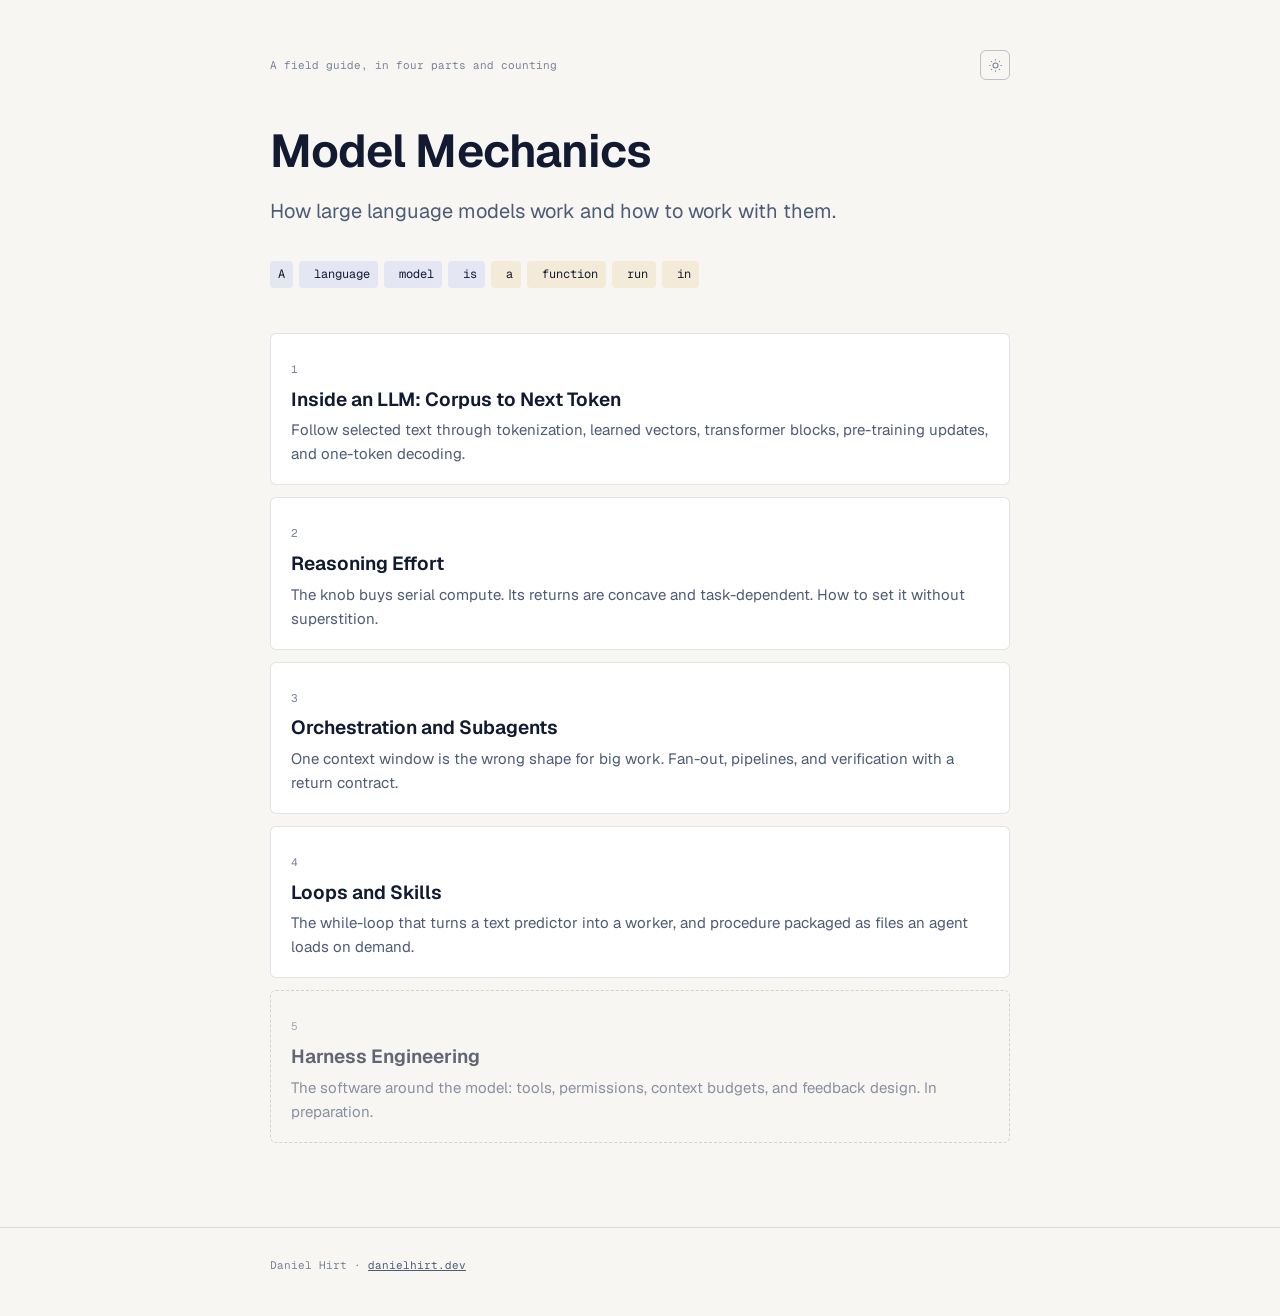
==== index.html @ 6f91107b "Model Mechanics: four animated LLM explainers and landing page Static site with self-contained HTML " ====
<!doctype html>
<html lang="en">
<head>
<meta charset="utf-8">
<meta name="viewport" content="width=device-width, initial-scale=1">
<title>Model Mechanics</title>
<link rel="icon" href="data:image/svg+xml,%3Csvg%20xmlns=%22http://www.w3.org/2000/svg%22%20viewBox=%220%200%2032%2032%22%3E%3Crect%20width=%2232%22%20height=%2232%22%20rx=%228%22%20fill=%22%230a1020%22/%3E%3Ccircle%20cx=%2210%22%20cy=%2216%22%20r=%223%22%20fill=%22%235d7cff%22/%3E%3Ccircle%20cx=%2218%22%20cy=%2210%22%20r=%223%22%20fill=%22%23ee755f%22/%3E%3Ccircle%20cx=%2222%22%20cy=%2221%22%20r=%223%22%20fill=%22%23efb44d%22/%3E%3Cpath%20d=%22M12%2015L16%2012M19%2013L21%2018M13%2018L19%2020%22%20stroke=%22%23f7f5ef%22%20stroke-width=%221.5%22/%3E%3C/svg%3E">
<meta name="description" content="A field guide to working with large language models. Animated explainers on transformers, reasoning effort, orchestration, and agent loops.">
<style>
@font-face { font-family: "Geist"; src: url("fonts/Geist-Variable.woff2") format("woff2"); font-weight: 100 900; font-style: normal; font-display: swap; }
@font-face { font-family: "Geist"; src: url("fonts/Geist-VariableItalic.woff2") format("woff2"); font-weight: 100 900; font-style: italic; font-display: swap; }
@font-face { font-family: "Geist Mono"; src: url("fonts/GeistMono-Variable.woff2") format("woff2"); font-weight: 100 900; font-style: normal; font-display: swap; }

:root,
[data-theme="light"] {
  --page: #f7f6f2;
  --surface: #ffffff;
  --ink: #111a31;
  --ink-body: #2b3550;
  --ink-soft: #4e5b76;
  --ink-faint: #78839a;
  --line: rgba(17, 26, 49, 0.12);
  --line-strong: rgba(17, 26, 49, 0.24);
  --accent: #4e6ff2;
  --accent-soft: rgba(78, 111, 242, 0.11);
  --gold-soft: rgba(217, 152, 45, 0.13);
}

[data-theme="dark"] {
  --page: #0d1322;
  --surface: #161f34;
  --ink: #f4f4ef;
  --ink-body: #ced3e2;
  --ink-soft: #b2bace;
  --ink-faint: #8792aa;
  --line: rgba(234, 239, 255, 0.10);
  --line-strong: rgba(234, 239, 255, 0.20);
  --accent: #7f98ff;
  --accent-soft: rgba(127, 152, 255, 0.13);
  --gold-soft: rgba(240, 182, 77, 0.13);
}

@media (prefers-color-scheme: dark) {
  :root:not([data-theme]) {
    --page: #0d1322;
    --surface: #161f34;
    --ink: #f4f4ef;
    --ink-body: #ced3e2;
    --ink-soft: #b2bace;
    --ink-faint: #8792aa;
    --line: rgba(234, 239, 255, 0.10);
    --line-strong: rgba(234, 239, 255, 0.20);
    --accent: #7f98ff;
    --accent-soft: rgba(127, 152, 255, 0.13);
    --gold-soft: rgba(240, 182, 77, 0.13);
  }
}

* { box-sizing: border-box; }

body {
  margin: 0;
  min-width: 320px;
  background: var(--page);
  color: var(--ink-body);
  font-family: "Geist", "Avenir Next", sans-serif;
  font-size: 18px;
  line-height: 1.7;
  text-rendering: optimizeLegibility;
}

.col { width: min(740px, calc(100% - 48px)); margin: 0 auto; }

header.masthead { padding: 50px 0 0; }

.mast-row {
  display: flex;
  align-items: center;
  gap: 12px;
  margin-bottom: 46px;
  color: var(--ink-faint);
  font-family: "Geist Mono", monospace;
  font-size: 11px;
}

.theme-toggle {
  width: 30px;
  height: 30px;
  margin-left: auto;
  display: grid;
  place-items: center;
  border: 1px solid var(--line-strong);
  border-radius: 6px;
  background: transparent;
  color: inherit;
  cursor: pointer;
  transition: border-color 160ms ease;
}

.theme-toggle:hover { border-color: var(--accent); }

.theme-toggle svg { width: 15px; height: 15px; fill: none; stroke: currentColor; stroke-width: 1.8; }

h1 {
  margin: 0;
  color: var(--ink);
  font-size: clamp(34px, 5vw, 46px);
  font-weight: 640;
  line-height: 1.12;
  letter-spacing: -0.02em;
}

.dek {
  max-width: 62ch;
  margin: 18px 0 0;
  color: var(--ink-soft);
  font-size: 20px;
  line-height: 1.58;
}

#strip { display: flex; flex-wrap: wrap; gap: 6px; margin: 34px 0 0; min-height: 2rem; align-items: flex-start; }

.chip {
  display: inline-block;
  font-family: "Geist Mono", monospace;
  font-size: 12px;
  padding: 3px 8px;
  border-radius: 4px;
  background: var(--accent-soft);
  color: var(--ink);
  white-space: pre;
}

.chip.warm { background: var(--gold-soft); }

main { padding: 40px 0 0; }

.toc { display: flex; flex-direction: column; gap: 12px; margin: 0; padding: 0; list-style: none; }

.toc a.card {
  display: block;
  text-decoration: none;
  color: inherit;
  background: var(--surface);
  border: 1px solid var(--line);
  border-radius: 6px;
  padding: 18px 20px;
  transition: border-color 0.25s;
}

.toc a.card:hover { border-color: var(--accent); }
.toc a.card:focus-visible { outline: 2px solid var(--accent); outline-offset: 2px; }

.card-no { font-family: "Geist Mono", monospace; font-size: 11px; color: var(--ink-faint); }

.card h2 { font-size: 19px; font-weight: 630; color: var(--ink); margin: 5px 0 6px; line-height: 1.3; }

.card p { margin: 0; color: var(--ink-soft); font-size: 15px; line-height: 1.6; }

.card.pending {
  opacity: 0.65;
  background: none;
  padding: 18px 20px;
  border: 1px dashed var(--line-strong);
  border-radius: 6px;
}

footer.site {
  margin: 84px 0 0;
  border-top: 1px solid var(--line);
  padding: 28px 0 42px;
  font-family: "Geist Mono", monospace;
  font-size: 11px;
  color: var(--ink-faint);
}

footer.site a { color: var(--ink-soft); }
footer.site a:hover { color: var(--accent); }

:focus-visible { outline: 2px solid var(--accent); outline-offset: 3px; }

@media (max-width: 680px) {
  body { font-size: 17px; }
  .col { width: min(740px, calc(100% - 32px)); }
  header.masthead { padding-top: 28px; }
  .mast-row { margin-bottom: 34px; }
  h1 { font-size: clamp(30px, 9vw, 36px); }
  .dek { font-size: 18px; }
}

@media (prefers-reduced-motion: reduce) { * { transition-duration: 0.01ms !important; animation-duration: 0.01ms !important; } }
</style>
</head>
<body>

<header class="masthead">
  <div class="col">
    <div class="mast-row">
      <span>A field guide, in four parts and counting</span>
      <button class="theme-toggle" id="theme-toggle" type="button" aria-label="Toggle color theme">
        <svg viewBox="0 0 24 24" aria-hidden="true"><circle cx="12" cy="12" r="4"></circle><path d="M12 2v2M12 20v2M4.9 4.9l1.4 1.4M17.7 17.7l1.4 1.4M2 12h2M20 12h2M4.9 19.1l1.4-1.4M17.7 6.3l1.4-1.4"></path></svg>
      </button>
    </div>
    <h1>Model Mechanics</h1>
    <p class="dek">How large language models work and how to work with them.</p>
    <div id="strip" aria-hidden="true"></div>
  </div>
</header>

<main>
  <div class="col">
    <ol class="toc">
      <li>
        <a class="card" href="articles/how-llms-work.html">
          <span class="card-no">1</span>
          <h2>Inside an LLM: Corpus to Next Token</h2>
          <p>Follow selected text through tokenization, learned vectors, transformer blocks, pre-training updates, and one-token decoding.</p>
        </a>
      </li>
      <li>
        <a class="card" href="articles/effort-levels.html">
          <span class="card-no">2</span>
          <h2>Reasoning Effort</h2>
          <p>The knob buys serial compute. Its returns are concave and task-dependent. How to set it without superstition.</p>
        </a>
      </li>
      <li>
        <a class="card" href="articles/orchestration-and-subagents.html">
          <span class="card-no">3</span>
          <h2>Orchestration and Subagents</h2>
          <p>One context window is the wrong shape for big work. Fan-out, pipelines, and verification with a return contract.</p>
        </a>
      </li>
      <li>
        <a class="card" href="articles/loops-and-skills.html">
          <span class="card-no">4</span>
          <h2>Loops and Skills</h2>
          <p>The while-loop that turns a text predictor into a worker, and procedure packaged as files an agent loads on demand.</p>
        </a>
      </li>
      <li>
        <div class="card pending">
          <span class="card-no">5</span>
          <h2>Harness Engineering</h2>
          <p>The software around the model: tools, permissions, context budgets, and feedback design. In preparation.</p>
        </div>
      </li>
    </ol>
  </div>
</main>

<footer class="site">
  <div class="col">
    <span>Daniel Hirt · <a href="https://danielhirt.dev">danielhirt.dev</a></span>
  </div>
</footer>

<script>
(function () {
  var root = document.documentElement;
  var toggle = document.getElementById('theme-toggle');
  var saved = null;
  try { saved = localStorage.getItem('model-mechanics-theme'); } catch (error) {}
  if (saved === 'light' || saved === 'dark') root.setAttribute('data-theme', saved);
  toggle.addEventListener('click', function () {
    var current = root.getAttribute('data-theme');
    if (!current) current = window.matchMedia('(prefers-color-scheme: dark)').matches ? 'dark' : 'light';
    var next = current === 'dark' ? 'light' : 'dark';
    root.setAttribute('data-theme', next);
    try { localStorage.setItem('model-mechanics-theme', next); } catch (error) {}
  });
})();
</script>
<script>
(function () {
'use strict';
if (window.matchMedia('(prefers-reduced-motion: reduce)').matches) {
  var strip = document.getElementById('strip');
  ['A', ' language', ' model', ' is', ' a', ' function', ' run', ' in', ' a', ' loop', '.'].forEach(function (w, i) {
    var s = document.createElement('span');
    s.className = 'chip' + (i > 5 ? ' warm' : '');
    s.textContent = w;
    strip.appendChild(s);
  });
  return;
}
var PROMPT = ['A', ' language', ' model', ' is'];
var GEN = [' a', ' function', ' run', ' in', ' a', ' loop', '.'];
var strip = document.getElementById('strip');
function reset() {
  strip.innerHTML = '';
  PROMPT.forEach(function (w) {
    var s = document.createElement('span');
    s.className = 'chip';
    s.textContent = w;
    strip.appendChild(s);
  });
}
function emit(i) {
  if (i >= GEN.length) { setTimeout(function () { reset(); emit(0); }, 3200); return; }
  var s = document.createElement('span');
  s.className = 'chip warm';
  s.textContent = GEN[i];
  strip.appendChild(s);
  setTimeout(function () { emit(i + 1); }, 420);
}
reset();
emit(0);
})();
</script>
</body>
</html>
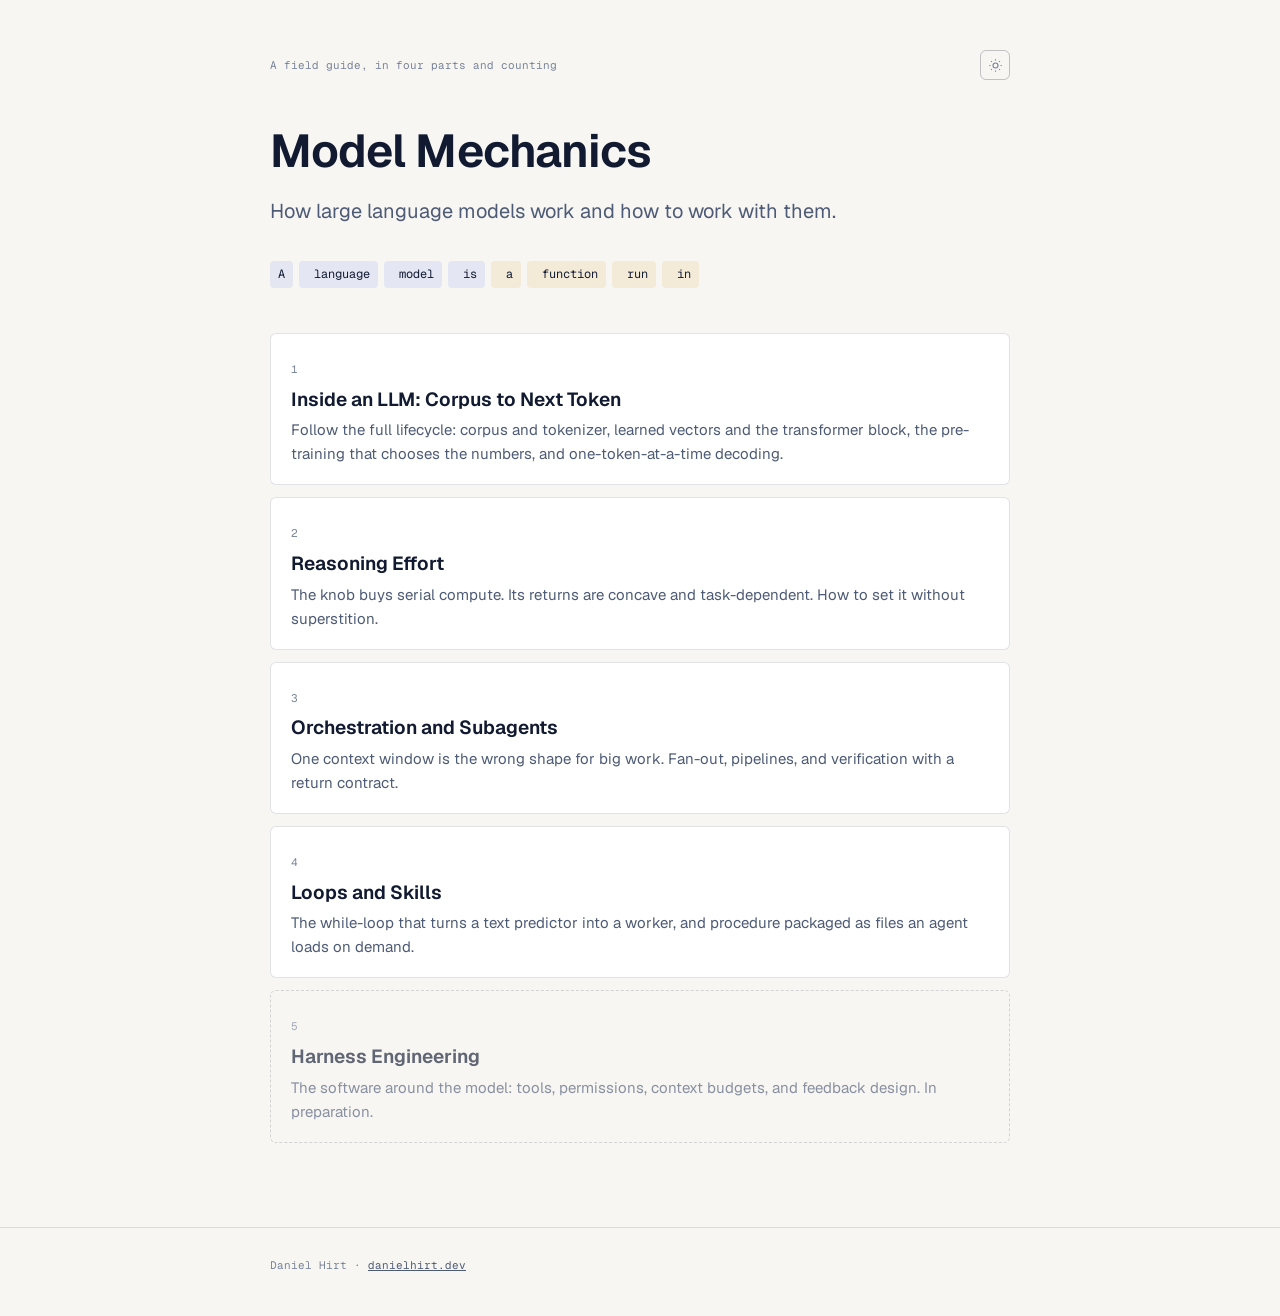
==== commit 82b53961: "Rebuild flagship with pixel/voxel scene engine, lifecycle-first order" ====
--- a/index.html
+++ b/index.html
@@ -214,7 +214,7 @@
         <a class="card" href="articles/how-llms-work.html">
           <span class="card-no">1</span>
           <h2>Inside an LLM: Corpus to Next Token</h2>
-          <p>Follow selected text through tokenization, learned vectors, transformer blocks, pre-training updates, and one-token decoding.</p>
+          <p>Follow the full lifecycle: corpus and tokenizer, learned vectors and the transformer block, the pre-training that chooses the numbers, and one-token-at-a-time decoding.</p>
         </a>
       </li>
       <li>
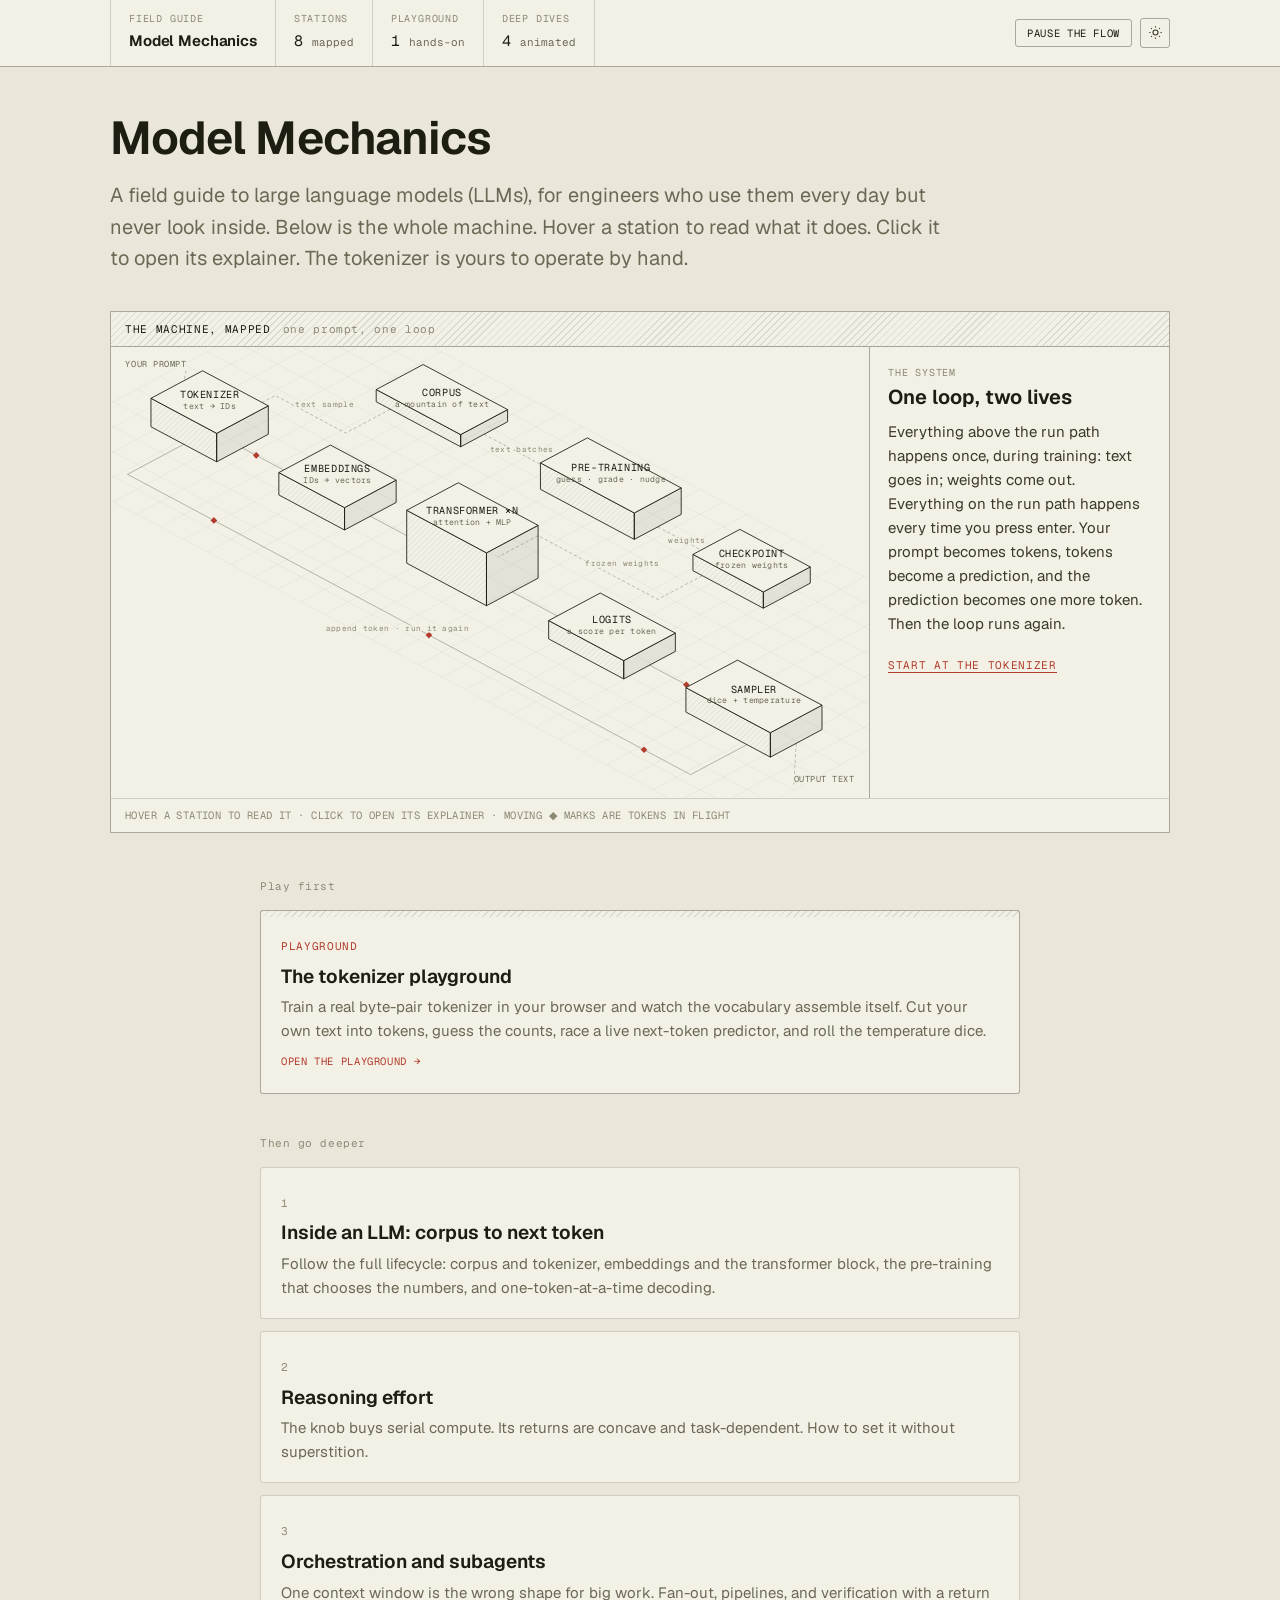
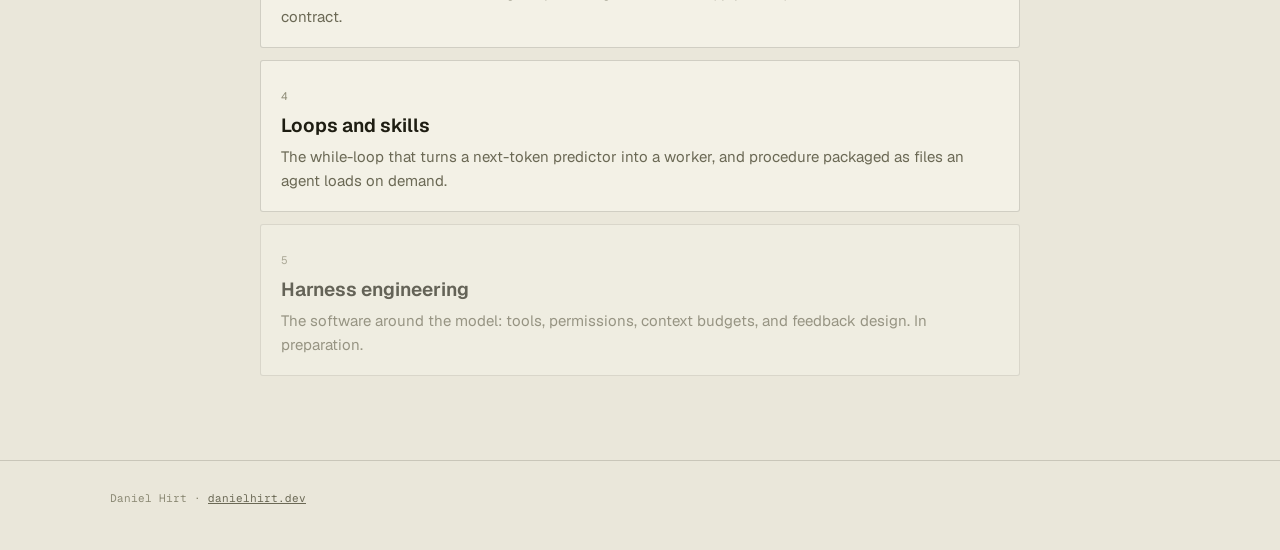
==== commit 6591d43a: "rework and token game" ====
--- a/index.html
+++ b/index.html
@@ -4,8 +4,8 @@
 <meta charset="utf-8">
 <meta name="viewport" content="width=device-width, initial-scale=1">
 <title>Model Mechanics</title>
-<link rel="icon" href="data:image/svg+xml,%3Csvg%20xmlns=%22http://www.w3.org/2000/svg%22%20viewBox=%220%200%2032%2032%22%3E%3Crect%20width=%2232%22%20height=%2232%22%20rx=%228%22%20fill=%22%230a1020%22/%3E%3Ccircle%20cx=%2210%22%20cy=%2216%22%20r=%223%22%20fill=%22%235d7cff%22/%3E%3Ccircle%20cx=%2218%22%20cy=%2210%22%20r=%223%22%20fill=%22%23ee755f%22/%3E%3Ccircle%20cx=%2222%22%20cy=%2221%22%20r=%223%22%20fill=%22%23efb44d%22/%3E%3Cpath%20d=%22M12%2015L16%2012M19%2013L21%2018M13%2018L19%2020%22%20stroke=%22%23f7f5ef%22%20stroke-width=%221.5%22/%3E%3C/svg%3E">
-<meta name="description" content="A field guide to working with large language models. Animated explainers on transformers, reasoning effort, orchestration, and agent loops.">
+<link rel="icon" href="data:image/svg+xml,%3Csvg%20xmlns=%22http://www.w3.org/2000/svg%22%20viewBox=%220%200%2032%2032%22%3E%3Crect%20width=%2232%22%20height=%2232%22%20fill=%22%23eae7da%22/%3E%3Crect%20x=%221%22%20y=%221%22%20width=%2230%22%20height=%2230%22%20fill=%22none%22%20stroke=%22%231e1d12%22%20stroke-width=%222%22/%3E%3Crect%20x=%226%22%20y=%2218%22%20width=%228%22%20height=%228%22%20fill=%22%233b55c4%22/%3E%3Crect%20x=%2218%22%20y=%2218%22%20width=%228%22%20height=%228%22%20fill=%22%23a8801c%22/%3E%3Cpath%20d=%22M16%206l5%205-5%205-5-5z%22%20fill=%22%23b23b2b%22/%3E%3C/svg%3E">
+<meta name="description" content="A field guide to large language models: an interactive map of the machine, a hands-on tokenizer playground, and animated deep dives on transformers, reasoning effort, orchestration, and agent loops.">
 <style>
 @font-face { font-family: "Geist"; src: url("fonts/Geist-Variable.woff2") format("woff2"); font-weight: 100 900; font-style: normal; font-display: swap; }
 @font-face { font-family: "Geist"; src: url("fonts/Geist-VariableItalic.woff2") format("woff2"); font-weight: 100 900; font-style: italic; font-display: swap; }
@@ -13,46 +13,61 @@
 
 :root,
 [data-theme="light"] {
-  --page: #f7f6f2;
-  --surface: #ffffff;
-  --ink: #111a31;
-  --ink-body: #2b3550;
-  --ink-soft: #4e5b76;
-  --ink-faint: #78839a;
-  --line: rgba(17, 26, 49, 0.12);
-  --line-strong: rgba(17, 26, 49, 0.24);
-  --accent: #4e6ff2;
-  --accent-soft: rgba(78, 111, 242, 0.11);
-  --gold-soft: rgba(217, 152, 45, 0.13);
+  --page: #eae7da;
+  --surface: #f3f1e6;
+  --ink: #1e1d12;
+  --ink-body: #3b392a;
+  --ink-soft: #6b6955;
+  --ink-faint: #8c8a75;
+  --line: rgba(30, 29, 18, 0.16);
+  --line-strong: rgba(30, 29, 18, 0.34);
+  --accent: #b23b2b;
+  --accent-soft: rgba(178, 59, 43, 0.10);
+  --cobalt: #3b55c4;
+  --gold: #a8801c;
+  --gold-soft: rgba(168, 128, 28, 0.14);
+  --hatch: rgba(30, 29, 18, 0.10);
+  --face-shade: rgba(30, 29, 18, 0.07);
+  --grid-line: rgba(30, 29, 18, 0.05);
 }
 
 [data-theme="dark"] {
-  --page: #0d1322;
-  --surface: #161f34;
-  --ink: #f4f4ef;
-  --ink-body: #ced3e2;
-  --ink-soft: #b2bace;
-  --ink-faint: #8792aa;
-  --line: rgba(234, 239, 255, 0.10);
-  --line-strong: rgba(234, 239, 255, 0.20);
-  --accent: #7f98ff;
-  --accent-soft: rgba(127, 152, 255, 0.13);
-  --gold-soft: rgba(240, 182, 77, 0.13);
+  --page: #14130d;
+  --surface: #1d1c14;
+  --ink: #ece9d8;
+  --ink-body: #cdcab6;
+  --ink-soft: #a3a08b;
+  --ink-faint: #7f7d69;
+  --line: rgba(236, 233, 216, 0.13);
+  --line-strong: rgba(236, 233, 216, 0.30);
+  --accent: #e06a50;
+  --accent-soft: rgba(224, 106, 80, 0.13);
+  --cobalt: #8fa2ff;
+  --gold: #d9a83c;
+  --gold-soft: rgba(217, 168, 60, 0.14);
+  --hatch: rgba(236, 233, 216, 0.10);
+  --face-shade: rgba(0, 0, 0, 0.22);
+  --grid-line: rgba(236, 233, 216, 0.05);
 }
 
 @media (prefers-color-scheme: dark) {
   :root:not([data-theme]) {
-    --page: #0d1322;
-    --surface: #161f34;
-    --ink: #f4f4ef;
-    --ink-body: #ced3e2;
-    --ink-soft: #b2bace;
-    --ink-faint: #8792aa;
-    --line: rgba(234, 239, 255, 0.10);
-    --line-strong: rgba(234, 239, 255, 0.20);
-    --accent: #7f98ff;
-    --accent-soft: rgba(127, 152, 255, 0.13);
-    --gold-soft: rgba(240, 182, 77, 0.13);
+    --page: #14130d;
+    --surface: #1d1c14;
+    --ink: #ece9d8;
+    --ink-body: #cdcab6;
+    --ink-soft: #a3a08b;
+    --ink-faint: #7f7d69;
+    --line: rgba(236, 233, 216, 0.13);
+    --line-strong: rgba(236, 233, 216, 0.30);
+    --accent: #e06a50;
+    --accent-soft: rgba(224, 106, 80, 0.13);
+    --cobalt: #8fa2ff;
+    --gold: #d9a83c;
+    --gold-soft: rgba(217, 168, 60, 0.14);
+    --hatch: rgba(236, 233, 216, 0.10);
+    --face-shade: rgba(0, 0, 0, 0.22);
+    --grid-line: rgba(236, 233, 216, 0.05);
   }
 }
 
@@ -69,37 +84,71 @@
   text-rendering: optimizeLegibility;
 }
 
-.col { width: min(740px, calc(100% - 48px)); margin: 0 auto; }
-
-header.masthead { padding: 50px 0 0; }
-
-.mast-row {
+.col { width: min(1060px, calc(100% - 48px)); margin: 0 auto; }
+.col-narrow { width: min(760px, calc(100% - 48px)); margin: 0 auto; }
+
+/* Atlas topbar */
+.topbar {
+  border-bottom: 1px solid var(--line-strong);
+  background: var(--surface);
+}
+
+.topbar-inner {
   display: flex;
-  align-items: center;
-  gap: 12px;
-  margin-bottom: 46px;
-  color: var(--ink-faint);
-  font-family: "Geist Mono", monospace;
-  font-size: 11px;
-}
+  flex-wrap: wrap;
+  align-items: stretch;
+  width: min(1060px, 100%);
+  margin: 0 auto;
+}
+
+.top-cell {
+  padding: 10px 18px 12px;
+  border-right: 1px solid var(--line);
+  font-family: "Geist Mono", monospace;
+}
+
+.top-cell .k { display: block; font-size: 10px; letter-spacing: 0.08em; text-transform: uppercase; color: var(--ink-faint); }
+.top-cell .v { display: block; margin-top: 1px; font-size: 15px; color: var(--ink); }
+.top-cell .v small { font-size: 11px; color: var(--ink-soft); }
+
+.top-cell.brand-cell { border-left: 1px solid var(--line); }
+.brand-cell .v { font-family: "Geist", sans-serif; font-weight: 640; letter-spacing: -0.01em; }
+
+.top-actions { margin-left: auto; display: flex; align-items: center; gap: 8px; padding: 8px 0 8px 12px; }
+
+.btn {
+  font-family: "Geist Mono", monospace;
+  font-size: 10.5px;
+  letter-spacing: 0.06em;
+  text-transform: uppercase;
+  color: var(--ink);
+  background: transparent;
+  border: 1px solid var(--line-strong);
+  border-radius: 3px;
+  padding: 6px 11px;
+  cursor: pointer;
+  transition: background 120ms ease, color 120ms ease;
+}
+
+.btn:hover { background: var(--ink); color: var(--page); }
+.btn[aria-pressed="true"] { background: var(--ink); color: var(--page); }
 
 .theme-toggle {
   width: 30px;
   height: 30px;
-  margin-left: auto;
   display: grid;
   place-items: center;
   border: 1px solid var(--line-strong);
-  border-radius: 6px;
+  border-radius: 3px;
   background: transparent;
   color: inherit;
   cursor: pointer;
-  transition: border-color 160ms ease;
 }
 
 .theme-toggle:hover { border-color: var(--accent); }
-
 .theme-toggle svg { width: 15px; height: 15px; fill: none; stroke: currentColor; stroke-width: 1.8; }
+
+header.masthead { padding: 46px 0 0; }
 
 h1 {
   margin: 0;
@@ -111,39 +160,116 @@
 }
 
 .dek {
-  max-width: 62ch;
-  margin: 18px 0 0;
+  max-width: 64ch;
+  margin: 16px 0 0;
   color: var(--ink-soft);
   font-size: 20px;
   line-height: 1.58;
 }
 
-#strip { display: flex; flex-wrap: wrap; gap: 6px; margin: 34px 0 0; min-height: 2rem; align-items: flex-start; }
-
-.chip {
-  display: inline-block;
-  font-family: "Geist Mono", monospace;
-  font-size: 12px;
-  padding: 3px 8px;
-  border-radius: 4px;
-  background: var(--accent-soft);
+/* The map board */
+.atlas {
+  margin: 36px 0 0;
+  border: 1px solid var(--line-strong);
+  background: var(--surface);
+}
+
+.atlas-head {
+  display: flex;
+  align-items: center;
+  gap: 12px;
+  padding: 8px 14px;
+  border-bottom: 1px solid var(--line-strong);
+  background: repeating-linear-gradient(-45deg, transparent 0 4px, var(--hatch) 4px 5px);
+  font-family: "Geist Mono", monospace;
+  font-size: 11px;
+  letter-spacing: 0.06em;
   color: var(--ink);
-  white-space: pre;
-}
-
-.chip.warm { background: var(--gold-soft); }
-
-main { padding: 40px 0 0; }
+}
+
+.atlas-head .tag { color: var(--ink-faint); }
+
+.atlas-grid { display: grid; grid-template-columns: minmax(0, 1fr) 300px; }
+
+.map-scroll { overflow-x: auto; }
+
+#map { display: block; width: 100%; min-width: 680px; height: auto; }
+
+.side-panel {
+  border-left: 1px solid var(--line-strong);
+  padding: 18px 18px 16px;
+  min-height: 300px;
+}
+
+.side-panel .kicker {
+  margin: 0 0 4px;
+  font-family: "Geist Mono", monospace;
+  font-size: 10px;
+  letter-spacing: 0.08em;
+  text-transform: uppercase;
+  color: var(--ink-faint);
+}
+
+.side-panel h2 { margin: 0 0 10px; color: var(--ink); font-size: 20px; font-weight: 640; line-height: 1.25; }
+.side-panel p { margin: 0 0 12px; font-size: 15px; line-height: 1.6; color: var(--ink-body); }
+
+.side-panel .open-link {
+  font-family: "Geist Mono", monospace;
+  font-size: 11px;
+  letter-spacing: 0.06em;
+  text-transform: uppercase;
+  color: var(--accent);
+  text-decoration: none;
+  border-bottom: 1px solid currentColor;
+}
+
+.side-panel .open-link:hover { color: var(--ink); }
+
+.atlas-foot {
+  padding: 8px 14px;
+  border-top: 1px solid var(--line);
+  font-family: "Geist Mono", monospace;
+  font-size: 10.5px;
+  letter-spacing: 0.04em;
+  color: var(--ink-faint);
+}
+
+/* SVG map pieces */
+.blk { cursor: pointer; }
+.blk .face-top { fill: var(--surface); stroke: var(--ink); stroke-width: 1.1; }
+.blk .face-left { fill: url(#hatch-pat); stroke: var(--ink); stroke-width: 1.1; }
+.blk .face-right { fill: var(--face-shade); stroke: var(--ink); stroke-width: 1.1; }
+.blk.hot .face-top, .blk:hover .face-top, a:focus-visible .blk .face-top { fill: var(--gold-soft); }
+.blk .blk-name { font-family: "Geist Mono", monospace; font-size: 13px; letter-spacing: 0.06em; fill: var(--ink); text-anchor: middle; }
+.blk .blk-sub { font-family: "Geist Mono", monospace; font-size: 10.5px; letter-spacing: 0.03em; fill: var(--ink-soft); text-anchor: middle; }
+
+.edge { stroke: var(--line-strong); stroke-width: 1.1; fill: none; }
+.edge.dashed { stroke-dasharray: 4 3; stroke-width: 1; }
+.edge-label { font-family: "Geist Mono", monospace; font-size: 10px; letter-spacing: 0.04em; fill: var(--ink-faint); paint-order: stroke; stroke: var(--surface); stroke-width: 4px; stroke-linejoin: round; }
+.ext-label { font-family: "Geist Mono", monospace; font-size: 11px; letter-spacing: 0.06em; fill: var(--ink-soft); paint-order: stroke; stroke: var(--surface); stroke-width: 4px; stroke-linejoin: round; }
+.flow-dot { fill: var(--accent); }
+.grid-line { stroke: var(--grid-line); stroke-width: 1; }
+
+/* Cards */
+main { padding: 44px 0 0; }
+
+.section-kicker {
+  margin: 0 0 14px;
+  font-family: "Geist Mono", monospace;
+  font-size: 11px;
+  letter-spacing: 0.05em;
+  color: var(--ink-faint);
+}
 
 .toc { display: flex; flex-direction: column; gap: 12px; margin: 0; padding: 0; list-style: none; }
 
-.toc a.card {
+.toc a.card, .toc .card.pending {
   display: block;
   text-decoration: none;
   color: inherit;
   background: var(--surface);
   border: 1px solid var(--line);
-  border-radius: 6px;
+  border-radius: 3px;
   padding: 18px 20px;
   transition: border-color 0.25s;
 }
@@ -151,18 +277,41 @@
 .toc a.card:hover { border-color: var(--accent); }
 .toc a.card:focus-visible { outline: 2px solid var(--accent); outline-offset: 2px; }
 
-.card-no { font-family: "Geist Mono", monospace; font-size: 11px; color: var(--ink-faint); }
+.card-no { font-family: "Geist Mono", monospace; font-size: 11px; color: var(--ink-faint); letter-spacing: 0.06em; }
 
 .card h2 { font-size: 19px; font-weight: 630; color: var(--ink); margin: 5px 0 6px; line-height: 1.3; }
 
 .card p { margin: 0; color: var(--ink-soft); font-size: 15px; line-height: 1.6; }
+
+a.card.featured {
+  border: 1px solid var(--line-strong);
+  position: relative;
+}
+
+a.card.featured::before {
+  content: "";
+  position: absolute;
+  inset: 0 0 auto 0;
+  height: 6px;
+  background: repeating-linear-gradient(-45deg, transparent 0 4px, var(--hatch) 4px 5px);
+}
+
+a.card.featured .card-no { color: var(--accent); }
+
+.card .go {
+  display: inline-block;
+  margin-top: 10px;
+  font-family: "Geist Mono", monospace;
+  font-size: 10.5px;
+  letter-spacing: 0.06em;
+  text-transform: uppercase;
+  color: var(--accent);
+}
 
 .card.pending {
   opacity: 0.65;
   background: none;
-  padding: 18px 20px;
   border: 1px dashed var(--line-strong);
-  border-radius: 6px;
 }
 
 footer.site {
@@ -179,13 +328,19 @@
 
 :focus-visible { outline: 2px solid var(--accent); outline-offset: 3px; }
 
+@media (max-width: 940px) {
+  .atlas-grid { grid-template-columns: 1fr; }
+  .side-panel { border-left: 0; border-top: 1px solid var(--line-strong); min-height: 0; }
+}
+
 @media (max-width: 680px) {
   body { font-size: 17px; }
-  .col { width: min(740px, calc(100% - 32px)); }
-  header.masthead { padding-top: 28px; }
-  .mast-row { margin-bottom: 34px; }
+  .col, .col-narrow { width: calc(100% - 32px); }
+  header.masthead { padding-top: 30px; }
   h1 { font-size: clamp(30px, 9vw, 36px); }
   .dek { font-size: 18px; }
+  .top-cell { padding: 8px 12px 10px; }
+  .top-cell.hide-s { display: none; }
 }
 
 @media (prefers-reduced-motion: reduce) { * { transition-duration: 0.01ms !important; animation-duration: 0.01ms !important; } }
@@ -193,55 +348,99 @@
 </head>
 <body>
 
-<header class="masthead">
-  <div class="col">
-    <div class="mast-row">
-      <span>A field guide, in four parts and counting</span>
+<div class="topbar">
+  <div class="topbar-inner">
+    <div class="top-cell brand-cell"><span class="k">Field guide</span><span class="v">Model Mechanics</span></div>
+    <div class="top-cell"><span class="k">Stations</span><span class="v">8 <small>mapped</small></span></div>
+    <div class="top-cell hide-s"><span class="k">Playground</span><span class="v">1 <small>hands-on</small></span></div>
+    <div class="top-cell hide-s"><span class="k">Deep dives</span><span class="v">4 <small>animated</small></span></div>
+    <div class="top-actions">
+      <button class="btn" id="flow-toggle" type="button" aria-pressed="false">Pause the flow</button>
       <button class="theme-toggle" id="theme-toggle" type="button" aria-label="Toggle color theme">
         <svg viewBox="0 0 24 24" aria-hidden="true"><circle cx="12" cy="12" r="4"></circle><path d="M12 2v2M12 20v2M4.9 4.9l1.4 1.4M17.7 17.7l1.4 1.4M2 12h2M20 12h2M4.9 19.1l1.4-1.4M17.7 6.3l1.4-1.4"></path></svg>
       </button>
     </div>
+  </div>
+</div>
+
+<header class="masthead">
+  <div class="col">
     <h1>Model Mechanics</h1>
-    <p class="dek">How large language models work and how to work with them.</p>
-    <div id="strip" aria-hidden="true"></div>
+    <p class="dek">A field guide to large language models (LLMs), for engineers who use them every day but never look inside. Below is the whole machine. Hover a station to read what it does. Click it to open its explainer. The tokenizer is yours to operate by hand.</p>
+
+    <figure class="atlas" role="group" aria-label="Interactive map of a language model">
+      <div class="atlas-head"><span>THE MACHINE, MAPPED</span><span class="tag">one prompt, one loop</span></div>
+      <div class="atlas-grid">
+        <div class="map-scroll">
+          <svg id="map" xmlns="http://www.w3.org/2000/svg" role="img" aria-label="Isometric map: corpus, pre-training, and checkpoint above; tokenizer, embeddings, transformer, logits, and sampler on the run path, with a loop back from sampler to tokenizer">
+            <defs>
+              <pattern id="hatch-pat" width="5" height="5" patternTransform="rotate(45)" patternUnits="userSpaceOnUse">
+                <rect width="5" height="5" fill="var(--surface)"></rect>
+                <line x1="0" y1="0" x2="0" y2="5" stroke="var(--hatch)" stroke-width="1.6"></line>
+              </pattern>
+            </defs>
+          </svg>
+        </div>
+        <aside class="side-panel" id="panel" aria-live="polite">
+          <p class="kicker" id="panel-kicker">The system</p>
+          <h2 id="panel-title">One loop, two lives</h2>
+          <p id="panel-body">Everything above the run path happens once, during training: text goes in; weights come out. Everything on the run path happens every time you press enter. Your prompt becomes tokens, tokens become a prediction, and the prediction becomes one more token. Then the loop runs again.</p>
+          <a class="open-link" id="panel-link" href="articles/tokenizer.html">Start at the tokenizer</a>
+        </aside>
+      </div>
+      <div class="atlas-foot">HOVER A STATION TO READ IT · CLICK TO OPEN ITS EXPLAINER · MOVING ◆ MARKS ARE TOKENS IN FLIGHT</div>
+    </figure>
   </div>
 </header>
 
 <main>
-  <div class="col">
+  <div class="col-narrow">
+    <p class="section-kicker">Play first</p>
+    <ol class="toc" style="margin-bottom:40px">
+      <li>
+        <a class="card featured" href="articles/tokenizer.html">
+          <span class="card-no">PLAYGROUND</span>
+          <h2>The tokenizer playground</h2>
+          <p>Train a real byte-pair tokenizer in your browser and watch the vocabulary assemble itself. Cut your own text into tokens, guess the counts, race a live next-token predictor, and roll the temperature dice.</p>
+          <span class="go">Open the playground →</span>
+        </a>
+      </li>
+    </ol>
+
+    <p class="section-kicker">Then go deeper</p>
     <ol class="toc">
       <li>
         <a class="card" href="articles/how-llms-work.html">
           <span class="card-no">1</span>
-          <h2>Inside an LLM: Corpus to Next Token</h2>
-          <p>Follow the full lifecycle: corpus and tokenizer, learned vectors and the transformer block, the pre-training that chooses the numbers, and one-token-at-a-time decoding.</p>
+          <h2>Inside an LLM: corpus to next token</h2>
+          <p>Follow the full lifecycle: corpus and tokenizer, embeddings and the transformer block, the pre-training that chooses the numbers, and one-token-at-a-time decoding.</p>
         </a>
       </li>
       <li>
         <a class="card" href="articles/effort-levels.html">
           <span class="card-no">2</span>
-          <h2>Reasoning Effort</h2>
+          <h2>Reasoning effort</h2>
           <p>The knob buys serial compute. Its returns are concave and task-dependent. How to set it without superstition.</p>
         </a>
       </li>
       <li>
         <a class="card" href="articles/orchestration-and-subagents.html">
           <span class="card-no">3</span>
-          <h2>Orchestration and Subagents</h2>
+          <h2>Orchestration and subagents</h2>
           <p>One context window is the wrong shape for big work. Fan-out, pipelines, and verification with a return contract.</p>
         </a>
       </li>
       <li>
         <a class="card" href="articles/loops-and-skills.html">
           <span class="card-no">4</span>
-          <h2>Loops and Skills</h2>
-          <p>The while-loop that turns a text predictor into a worker, and procedure packaged as files an agent loads on demand.</p>
+          <h2>Loops and skills</h2>
+          <p>The while-loop that turns a next-token predictor into a worker, and procedure packaged as files an agent loads on demand.</p>
         </a>
       </li>
       <li>
         <div class="card pending">
           <span class="card-no">5</span>
-          <h2>Harness Engineering</h2>
+          <h2>Harness engineering</h2>
           <p>The software around the model: tools, permissions, context budgets, and feedback design. In preparation.</p>
         </div>
       </li>
@@ -274,38 +473,206 @@
 <script>
 (function () {
 'use strict';
-if (window.matchMedia('(prefers-reduced-motion: reduce)').matches) {
-  var strip = document.getElementById('strip');
-  ['A', ' language', ' model', ' is', ' a', ' function', ' run', ' in', ' a', ' loop', '.'].forEach(function (w, i) {
-    var s = document.createElement('span');
-    s.className = 'chip' + (i > 5 ? ' warm' : '');
-    s.textContent = w;
-    strip.appendChild(s);
-  });
-  return;
-}
-var PROMPT = ['A', ' language', ' model', ' is'];
-var GEN = [' a', ' function', ' run', ' in', ' a', ' loop', '.'];
-var strip = document.getElementById('strip');
-function reset() {
-  strip.innerHTML = '';
-  PROMPT.forEach(function (w) {
-    var s = document.createElement('span');
-    s.className = 'chip';
-    s.textContent = w;
-    strip.appendChild(s);
-  });
-}
-function emit(i) {
-  if (i >= GEN.length) { setTimeout(function () { reset(); emit(0); }, 3200); return; }
-  var s = document.createElement('span');
-  s.className = 'chip warm';
-  s.textContent = GEN[i];
-  strip.appendChild(s);
-  setTimeout(function () { emit(i + 1); }, 420);
-}
-reset();
-emit(0);
+
+var SVG = "http://www.w3.org/2000/svg";
+var K1 = 30, K2 = 16, K3 = 26;
+
+function px(gx, gy, h) { return (gx - gy) * K1; }
+function py(gx, gy, h) { return (gx + gy) * K2 - (h || 0) * K3; }
+function pt(gx, gy, h) { return px(gx, gy, h) + "," + py(gx, gy, h); }
+
+var STATIONS = [
+  { id: "corpus", name: "CORPUS", sub: "a mountain of text", gx: 4.6, gy: 0.4, w: 3.6, d: 2, h: 0.6,
+    kicker: "Build lane · station A", title: "The corpus",
+    body: "Billions of pages of raw text. No one labels it by hand. The text itself is the teacher, because every position in it hides a next token to guess.",
+    link: "articles/how-llms-work.html#corpus", linkLabel: "Read: the corpus" },
+  { id: "pretrain", name: "PRE-TRAINING", sub: "guess · grade · nudge", gx: 11.6, gy: 0.4, w: 4, d: 2, h: 1.3,
+    kicker: "Build lane · station B", title: "Pre-training",
+    body: "The guessing game at industrial scale: predict the next token, grade the guess, and nudge billions of weights a tiny step. Repeat for months of GPU time.",
+    link: "articles/how-llms-work.html#training", linkLabel: "Read: pre-training" },
+  { id: "checkpoint", name: "CHECKPOINT", sub: "frozen weights", gx: 18.1, gy: 0.4, w: 3, d: 2, h: 0.8,
+    kicker: "Build lane · station C", title: "The checkpoint",
+    body: "The finished weights in one large file. Everything the model will ever know sits frozen in these numbers before you type a single word. Inference only reads them.",
+    link: "articles/how-llms-work.html#overview", linkLabel: "Read: the lifecycle" },
+  { id: "tokenizer", name: "TOKENIZER", sub: "text → IDs", gx: 0.8, gy: 6, w: 2.8, d: 2.2, h: 1.4,
+    kicker: "Run path · station 1", title: "The tokenizer",
+    body: "The tokenizer cuts your text into tokens and looks up an integer ID for each. It learned its rules from data. No one designed it by hand. This is the station you can operate yourself.",
+    link: "articles/tokenizer.html", linkLabel: "Play: the tokenizer" },
+  { id: "embeddings", name: "EMBEDDINGS", sub: "IDs → vectors", gx: 6.25, gy: 6, w: 2.8, d: 2.2, h: 1.1,
+    kicker: "Run path · station 2", title: "Embeddings",
+    body: "Each token ID selects one row of a giant learned table: a vector of a few thousand numbers. From here on the model computes with geometry, not letters.",
+    link: "articles/how-llms-work.html#geometry", linkLabel: "Read: embeddings" },
+  { id: "transformer", name: "TRANSFORMER ×N", sub: "attention + MLP", gx: 11.7, gy: 6, w: 3.4, d: 2.2, h: 2.6,
+    kicker: "Run path · station 3", title: "The transformer stack",
+    body: "Dozens of identical layers. In each one, every position looks back at the tokens before it (attention), then thinks on its own (the multilayer perceptron, or MLP). This is where the checkpoint's weights do their work.",
+    link: "articles/how-llms-work.html#transformer", linkLabel: "Read: the transformer" },
+  { id: "logits", name: "LOGITS", sub: "a score per token", gx: 17.75, gy: 6, w: 3.2, d: 2.2, h: 0.9,
+    kicker: "Run path · station 4", title: "Logits",
+    body: "One raw score for every token in the vocabulary, tens of thousands of them. A softmax turns the scores into a probability distribution over what comes next.",
+    link: "articles/how-llms-work.html#generation", linkLabel: "Read: generation" },
+  { id: "sampler", name: "SAMPLER", sub: "dice + temperature", gx: 23.6, gy: 6, w: 3.6, d: 2.2, h: 1.2,
+    kicker: "Run path · station 5", title: "The sampler",
+    body: "The sampler rolls the dice on that distribution. Temperature reshapes the odds before the roll. The chosen token joins the context, and the whole run path executes again.",
+    link: "articles/tokenizer.html#sample", linkLabel: "Play: temperature and dice", loop: true }
+];
+
+var EDGES = [
+  { pts: [[8.2, 1.4], [11.6, 1.4]], dashed: true, label: "text batches", lx: 9.7, ly: 1.3 },
+  { pts: [[15.6, 1.4], [18.1, 1.4]], dashed: true, label: "weights", lx: 16.85, ly: 1.4 },
+  { pts: [[5.2, 2.4], [5.2, 4.3], [2.2, 4.3], [2.2, 6]], dashed: true, label: "text sample", lx: 3.7, ly: 3.7 },
+  { pts: [[18.5, 2.4], [18.5, 4.3], [13.4, 4.3], [13.4, 6]], dashed: true, label: "frozen weights", lx: 16.4, ly: 3.7 },
+  { pts: [[3.6, 7.1], [6.25, 7.1]] },
+  { pts: [[9.05, 7.1], [11.7, 7.1]] },
+  { pts: [[15.1, 7.1], [17.75, 7.1]] },
+  { pts: [[20.95, 7.1], [23.6, 7.1]] },
+  { pts: [[26.2, 8.2], [26.2, 10.6], [2.2, 10.6], [2.2, 8.2]], label: "append token · run it again", lx: 14.2, ly: 11.1 }
+];
+
+var CIRCUIT = [[2.2, 7.1], [26.2, 7.1], [26.2, 10.6], [2.2, 10.6], [2.2, 7.1]];
+
+var EXTERNALS = [
+  { text: "YOUR PROMPT", anchor: [0.8, 7.1], label: [-0.7, 5.2], align: "end" },
+  { text: "OUTPUT TEXT", anchor: [27.2, 7.1], label: [28.8, 8.8], align: "start" }
+];
+
+var svg = document.getElementById("map");
+
+function mk(tag, attrs, cls) {
+  var n = document.createElementNS(SVG, tag);
+  for (var k in attrs) n.setAttribute(k, attrs[k]);
+  if (cls) n.setAttribute("class", cls);
+  return n;
+}
+
+/* ground grid */
+var gridG = mk("g", {});
+for (var gi = -1; gi <= 29; gi += 1) {
+  gridG.appendChild(mk("line", { x1: px(gi, -1), y1: py(gi, -1), x2: px(gi, 12), y2: py(gi, 12) }, "grid-line"));
+}
+for (var gj = -1; gj <= 12; gj += 1) {
+  gridG.appendChild(mk("line", { x1: px(-1, gj), y1: py(-1, gj), x2: px(29, gj), y2: py(29, gj) }, "grid-line"));
+}
+svg.appendChild(gridG);
+
+/* edges (ground level, under blocks); labels go in a group drawn above blocks */
+var labelsG = mk("g", {});
+EDGES.forEach(function (e) {
+  var d = e.pts.map(function (p, i) { return (i ? "L" : "M") + pt(p[0], p[1], 0); }).join(" ");
+  svg.appendChild(mk("path", { d: d }, "edge" + (e.dashed ? " dashed" : "")));
+  if (e.label) {
+    var t = mk("text", { x: px(e.lx, e.ly), y: py(e.lx, e.ly), "text-anchor": "middle" }, "edge-label");
+    t.textContent = e.label;
+    labelsG.appendChild(t);
+  }
+});
+
+/* the animated circuit path (invisible, dots ride it) */
+var circuitPath = mk("path", { d: CIRCUIT.map(function (p, i) { return (i ? "L" : "M") + pt(p[0], p[1], 0); }).join(" "), fill: "none", stroke: "none" });
+svg.appendChild(circuitPath);
+
+var dotsG = mk("g", {});
+svg.appendChild(dotsG);
+
+/* externals */
+EXTERNALS.forEach(function (x) {
+  svg.appendChild(mk("path", { d: "M" + pt(x.label[0], x.label[1], 0) + " L" + pt(x.anchor[0], x.anchor[1], 0) }, "edge dashed"));
+  var t = mk("text", { x: px(x.label[0], x.label[1]), y: py(x.label[0], x.label[1]) - 4, "text-anchor": x.align }, "ext-label");
+  t.textContent = x.text;
+  svg.appendChild(t);
+});
+
+/* blocks, painter-sorted */
+var panel = {
+  kicker: document.getElementById("panel-kicker"),
+  title: document.getElementById("panel-title"),
+  body: document.getElementById("panel-body"),
+  link: document.getElementById("panel-link")
+};
+var defaultPanel = {
+  kicker: panel.kicker.textContent,
+  title: panel.title.textContent,
+  body: panel.body.textContent,
+  link: panel.link.getAttribute("href"),
+  linkLabel: panel.link.textContent
+};
+
+function setPanel(s) {
+  panel.kicker.textContent = s.kicker;
+  panel.title.textContent = s.title;
+  panel.body.textContent = s.body;
+  panel.link.setAttribute("href", s.link);
+  panel.link.textContent = s.linkLabel;
+}
+
+STATIONS.slice().sort(function (a, b) { return (a.gx + a.gy) - (b.gx + b.gy); }).forEach(function (s) {
+  var a = mk("a", { href: s.link });
+  var g = mk("g", {}, "blk");
+  var x0 = s.gx, y0 = s.gy, x1 = s.gx + s.w, y1 = s.gy + s.d, h = s.h;
+
+  g.appendChild(mk("polygon", { points: [pt(x0, y1, h), pt(x1, y1, h), pt(x1, y1, 0), pt(x0, y1, 0)].join(" ") }, "face-left"));
+  g.appendChild(mk("polygon", { points: [pt(x1, y0, h), pt(x1, y1, h), pt(x1, y1, 0), pt(x1, y0, 0)].join(" ") }, "face-right"));
+  g.appendChild(mk("polygon", { points: [pt(x0, y0, h), pt(x1, y0, h), pt(x1, y1, h), pt(x0, y1, h)].join(" ") }, "face-top"));
+
+  var cx = px((x0 + x1) / 2, (y0 + y1) / 2, h);
+  var cy = py((x0 + x1) / 2, (y0 + y1) / 2, h);
+  var name = mk("text", { x: cx, y: cy - 5 }, "blk-name");
+  name.textContent = s.name;
+  g.appendChild(name);
+  var sub = mk("text", { x: cx, y: cy + 9 }, "blk-sub");
+  sub.textContent = s.sub;
+  g.appendChild(sub);
+
+  a.appendChild(g);
+  a.addEventListener("mouseenter", function () { setPanel(s); g.classList.add("hot"); });
+  a.addEventListener("mouseleave", function () { g.classList.remove("hot"); });
+  a.addEventListener("focus", function () { setPanel(s); });
+  a.addEventListener("blur", function () { setPanel(defaultPanel); });
+  svg.appendChild(a);
+});
+
+svg.appendChild(labelsG);
+
+/* fit viewBox to content, ignoring the ground grid */
+gridG.style.display = "none";
+var bb = svg.getBBox();
+gridG.style.display = "";
+svg.setAttribute("viewBox", (bb.x - 16) + " " + (bb.y - 16) + " " + (bb.width + 32) + " " + (bb.height + 32));
+
+/* flow dots */
+var REDUCED = window.matchMedia("(prefers-reduced-motion: reduce)").matches;
+var totalLen = circuitPath.getTotalLength();
+var DOTS = 6;
+var dots = [];
+for (var i = 0; i < DOTS; i++) {
+  var d = mk("rect", { width: 6, height: 6 }, "flow-dot");
+  dotsG.appendChild(d);
+  dots.push(d);
+}
+var paused = false;
+var offset = 0;
+function place() {
+  for (var i = 0; i < DOTS; i++) {
+    var l = (offset + (i / DOTS) * totalLen) % totalLen;
+    var p = circuitPath.getPointAtLength(l);
+    dots[i].setAttribute("transform", "translate(" + p.x + "," + p.y + ") rotate(45) translate(-3,-3)");
+  }
+}
+var last = null;
+function tick(ts) {
+  if (last !== null && !paused) offset = (offset + (ts - last) * 0.045) % totalLen;
+  last = ts;
+  place();
+  if (!REDUCED) requestAnimationFrame(tick);
+}
+if (REDUCED) { place(); } else { requestAnimationFrame(tick); }
+
+var flowBtn = document.getElementById("flow-toggle");
+flowBtn.addEventListener("click", function () {
+  paused = !paused;
+  flowBtn.setAttribute("aria-pressed", String(paused));
+  flowBtn.textContent = paused ? "Resume the flow" : "Pause the flow";
+  if (REDUCED && !paused) { offset = (offset + 40) % totalLen; place(); paused = true; flowBtn.setAttribute("aria-pressed", "true"); flowBtn.textContent = "Resume the flow"; }
+});
 })();
 </script>
 </body>
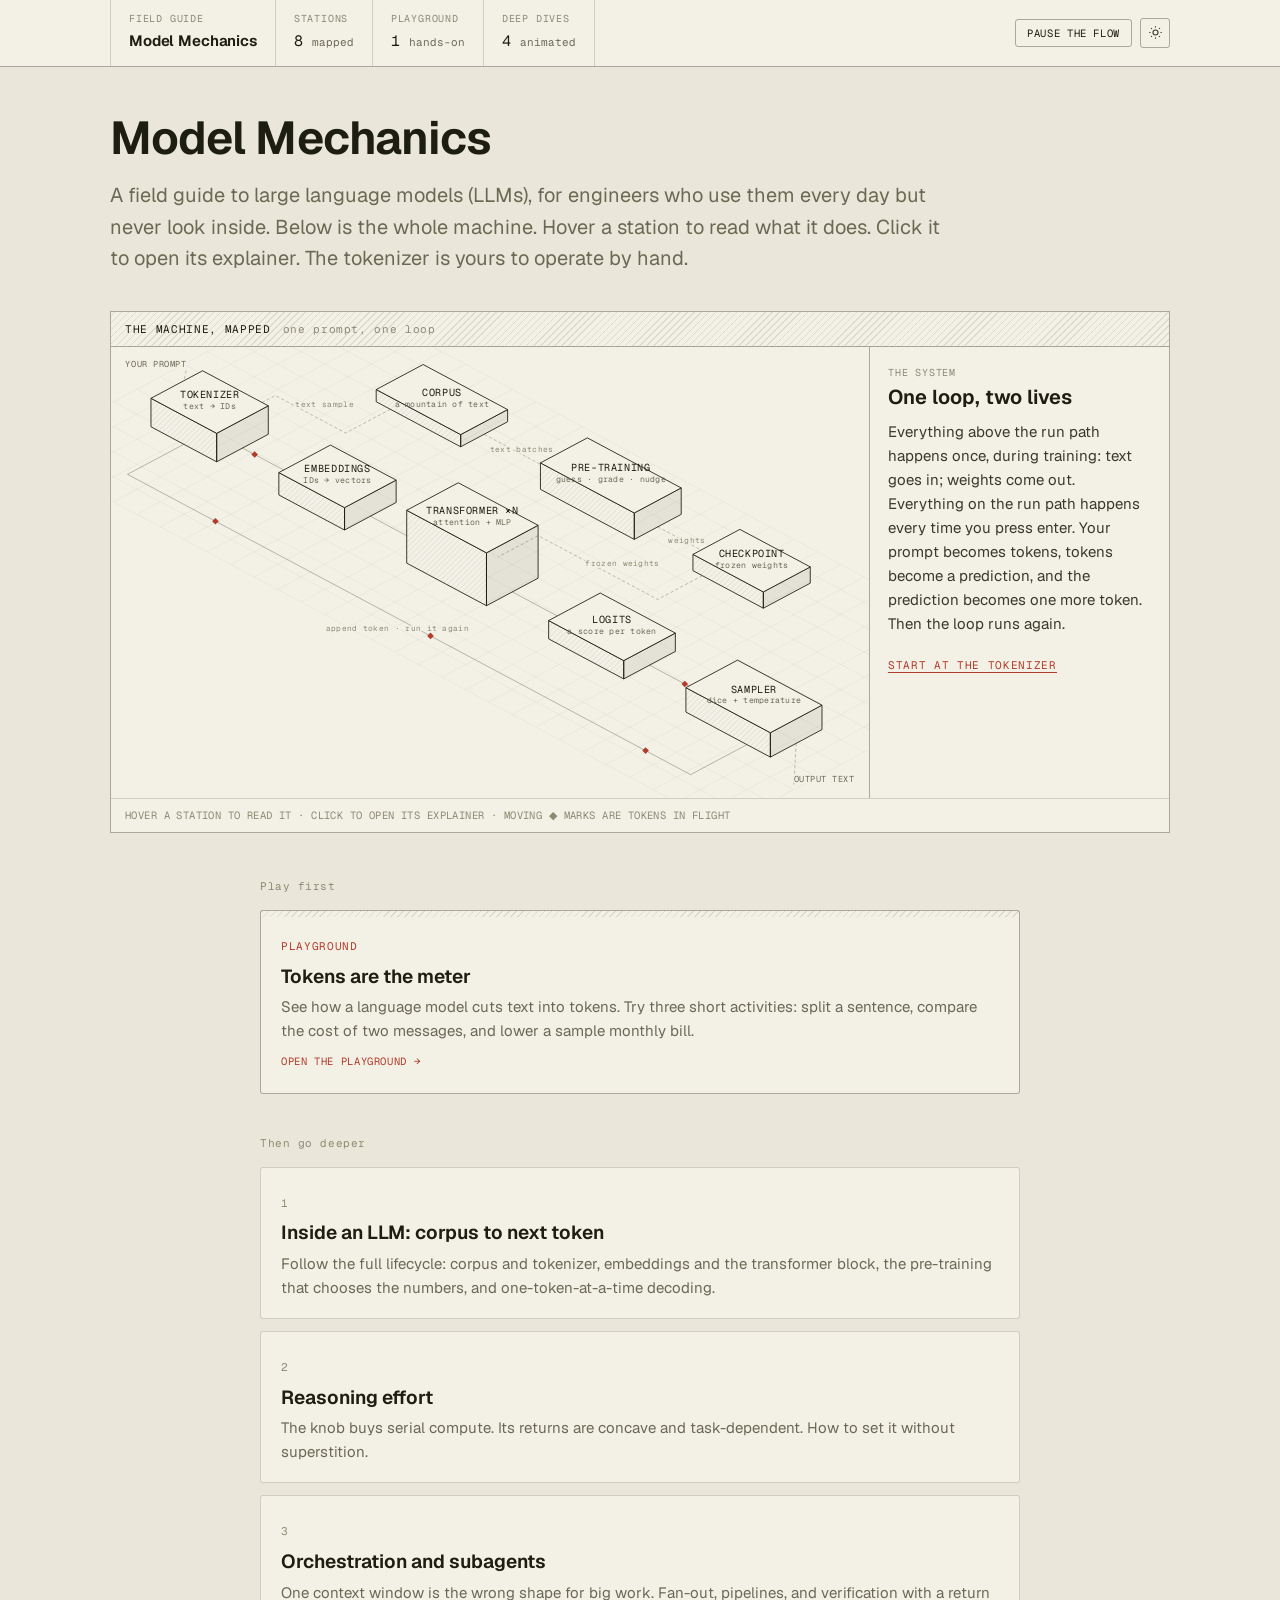
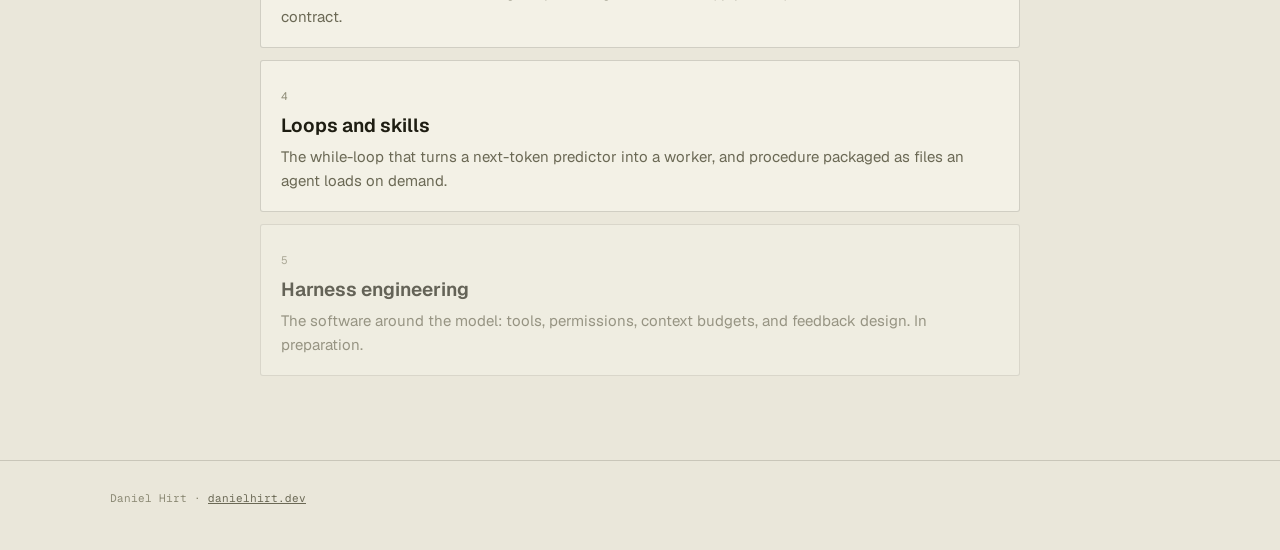
==== commit 4a7ef462: "Replace tokenizer playground with talk-friendly exercises" ====
--- a/index.html
+++ b/index.html
@@ -400,8 +400,8 @@
       <li>
         <a class="card featured" href="articles/tokenizer.html">
           <span class="card-no">PLAYGROUND</span>
-          <h2>The tokenizer playground</h2>
-          <p>Train a real byte-pair tokenizer in your browser and watch the vocabulary assemble itself. Cut your own text into tokens, guess the counts, race a live next-token predictor, and roll the temperature dice.</p>
+          <h2>Tokens are the meter</h2>
+          <p>See how a language model cuts text into tokens. Try three short activities: split a sentence, compare the cost of two messages, and lower a sample monthly bill.</p>
           <span class="go">Open the playground →</span>
         </a>
       </li>
@@ -513,7 +513,7 @@
   { id: "sampler", name: "SAMPLER", sub: "dice + temperature", gx: 23.6, gy: 6, w: 3.6, d: 2.2, h: 1.2,
     kicker: "Run path · station 5", title: "The sampler",
     body: "The sampler rolls the dice on that distribution. Temperature reshapes the odds before the roll. The chosen token joins the context, and the whole run path executes again.",
-    link: "articles/tokenizer.html#sample", linkLabel: "Play: temperature and dice", loop: true }
+    link: "articles/how-llms-work.html#generation", linkLabel: "Read: generation", loop: true }
 ];
 
 var EDGES = [
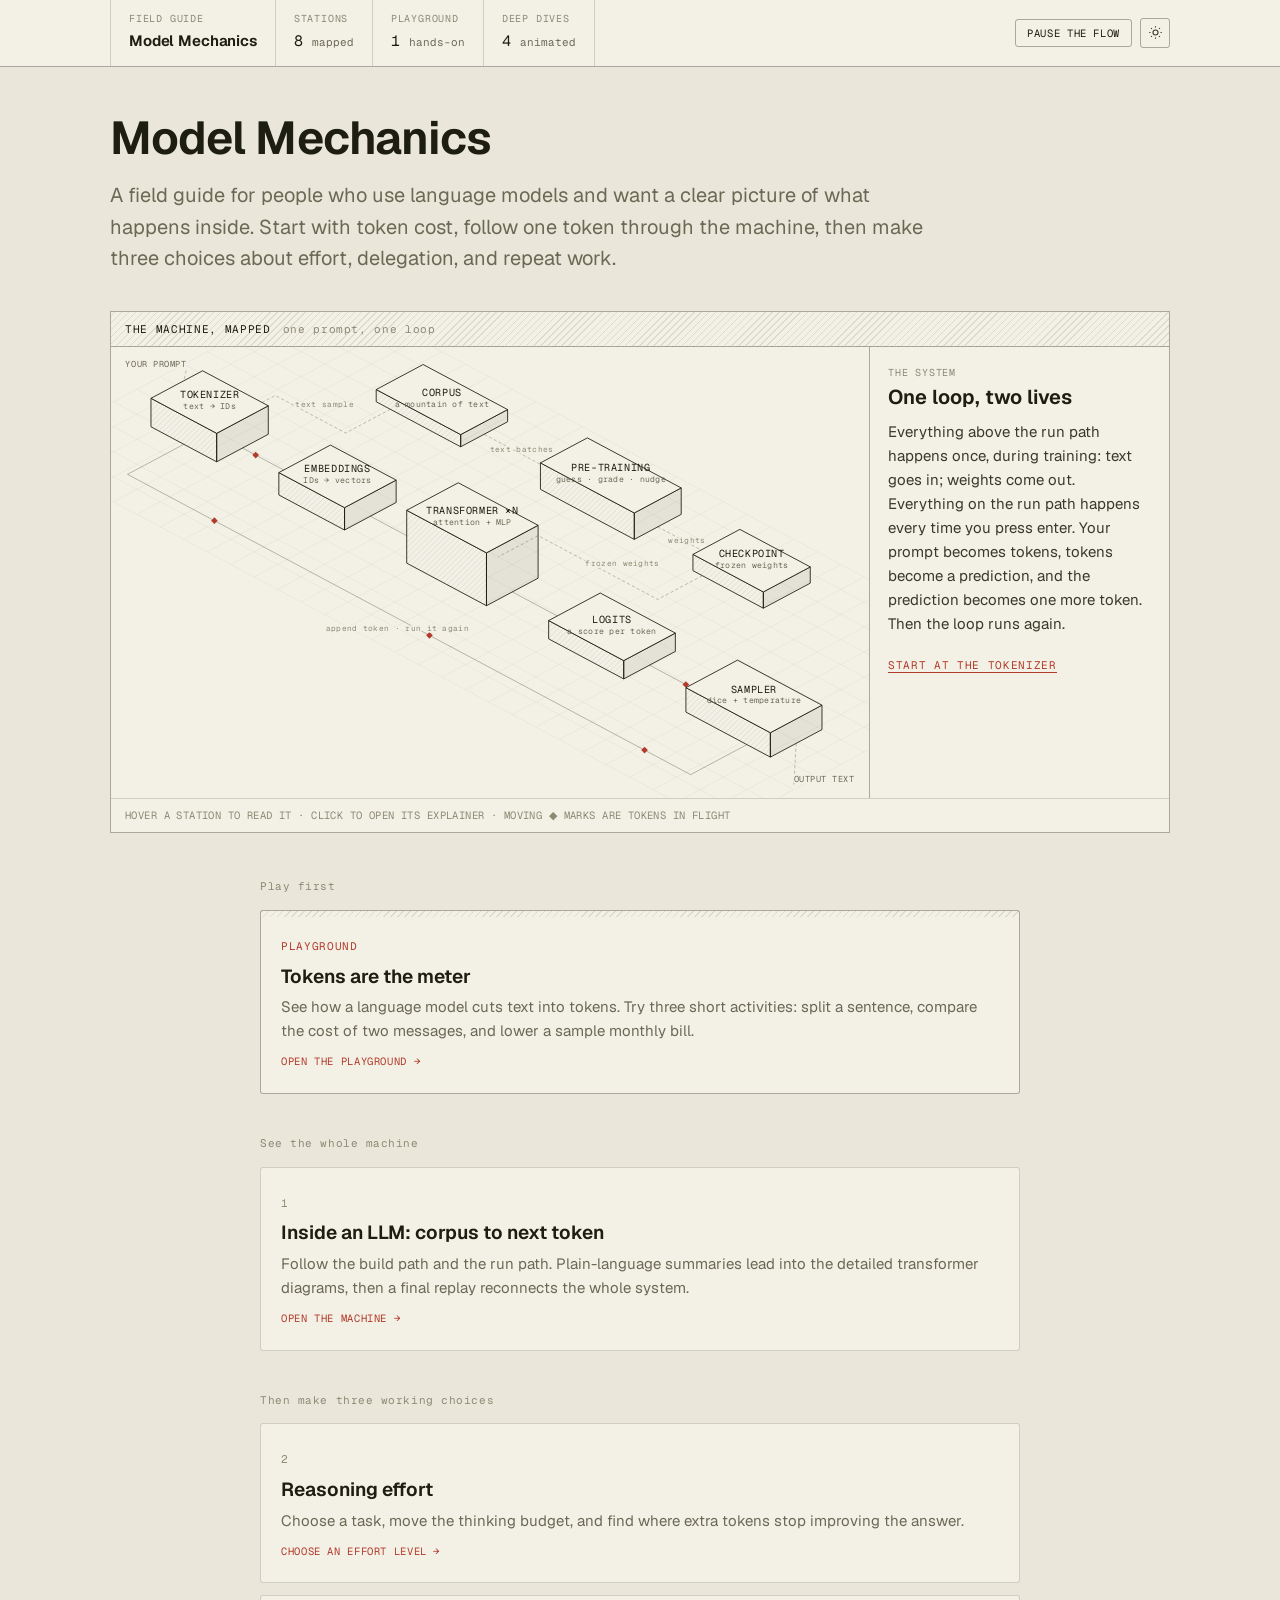
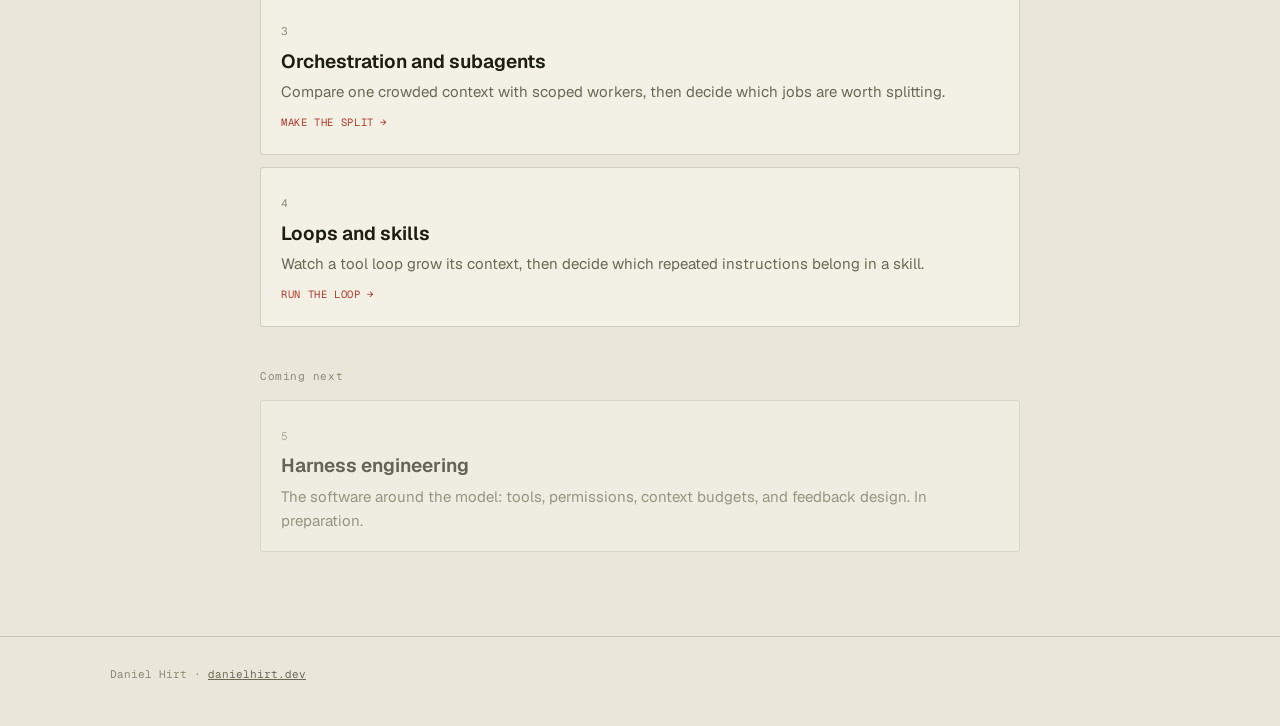
==== commit a3f7f29c: "Guide the full explainer learning path" ====
--- a/index.html
+++ b/index.html
@@ -262,6 +262,7 @@
 }
 
 .toc { display: flex; flex-direction: column; gap: 12px; margin: 0; padding: 0; list-style: none; }
+.toc + .section-kicker { margin-top: 40px; }
 
 .toc a.card, .toc .card.pending {
   display: block;
@@ -366,7 +367,7 @@
 <header class="masthead">
   <div class="col">
     <h1>Model Mechanics</h1>
-    <p class="dek">A field guide to large language models (LLMs), for engineers who use them every day but never look inside. Below is the whole machine. Hover a station to read what it does. Click it to open its explainer. The tokenizer is yours to operate by hand.</p>
+    <p class="dek">A field guide for people who use language models and want a clear picture of what happens inside. Start with token cost, follow one token through the machine, then make three choices about effort, delegation, and repeat work.</p>
 
     <figure class="atlas" role="group" aria-label="Interactive map of a language model">
       <div class="atlas-head"><span>THE MACHINE, MAPPED</span><span class="tag">one prompt, one loop</span></div>
@@ -396,7 +397,7 @@
 <main>
   <div class="col-narrow">
     <p class="section-kicker">Play first</p>
-    <ol class="toc" style="margin-bottom:40px">
+    <ol class="toc">
       <li>
         <a class="card featured" href="articles/tokenizer.html">
           <span class="card-no">PLAYGROUND</span>
@@ -407,36 +408,48 @@
       </li>
     </ol>
 
-    <p class="section-kicker">Then go deeper</p>
+    <p class="section-kicker">See the whole machine</p>
     <ol class="toc">
       <li>
         <a class="card" href="articles/how-llms-work.html">
           <span class="card-no">1</span>
           <h2>Inside an LLM: corpus to next token</h2>
-          <p>Follow the full lifecycle: corpus and tokenizer, embeddings and the transformer block, the pre-training that chooses the numbers, and one-token-at-a-time decoding.</p>
+          <p>Follow the build path and the run path. Plain-language summaries lead into the detailed transformer diagrams, then a final replay reconnects the whole system.</p>
+          <span class="go">Open the machine →</span>
         </a>
       </li>
+    </ol>
+
+    <p class="section-kicker">Then make three working choices</p>
+    <ol class="toc">
       <li>
         <a class="card" href="articles/effort-levels.html">
           <span class="card-no">2</span>
           <h2>Reasoning effort</h2>
-          <p>The knob buys serial compute. Its returns are concave and task-dependent. How to set it without superstition.</p>
+          <p>Choose a task, move the thinking budget, and find where extra tokens stop improving the answer.</p>
+          <span class="go">Choose an effort level →</span>
         </a>
       </li>
       <li>
         <a class="card" href="articles/orchestration-and-subagents.html">
           <span class="card-no">3</span>
           <h2>Orchestration and subagents</h2>
-          <p>One context window is the wrong shape for big work. Fan-out, pipelines, and verification with a return contract.</p>
+          <p>Compare one crowded context with scoped workers, then decide which jobs are worth splitting.</p>
+          <span class="go">Make the split →</span>
         </a>
       </li>
       <li>
         <a class="card" href="articles/loops-and-skills.html">
           <span class="card-no">4</span>
           <h2>Loops and skills</h2>
-          <p>The while-loop that turns a next-token predictor into a worker, and procedure packaged as files an agent loads on demand.</p>
+          <p>Watch a tool loop grow its context, then decide which repeated instructions belong in a skill.</p>
+          <span class="go">Run the loop →</span>
         </a>
       </li>
+    </ol>
+
+    <p class="section-kicker">Coming next</p>
+    <ol class="toc">
       <li>
         <div class="card pending">
           <span class="card-no">5</span>
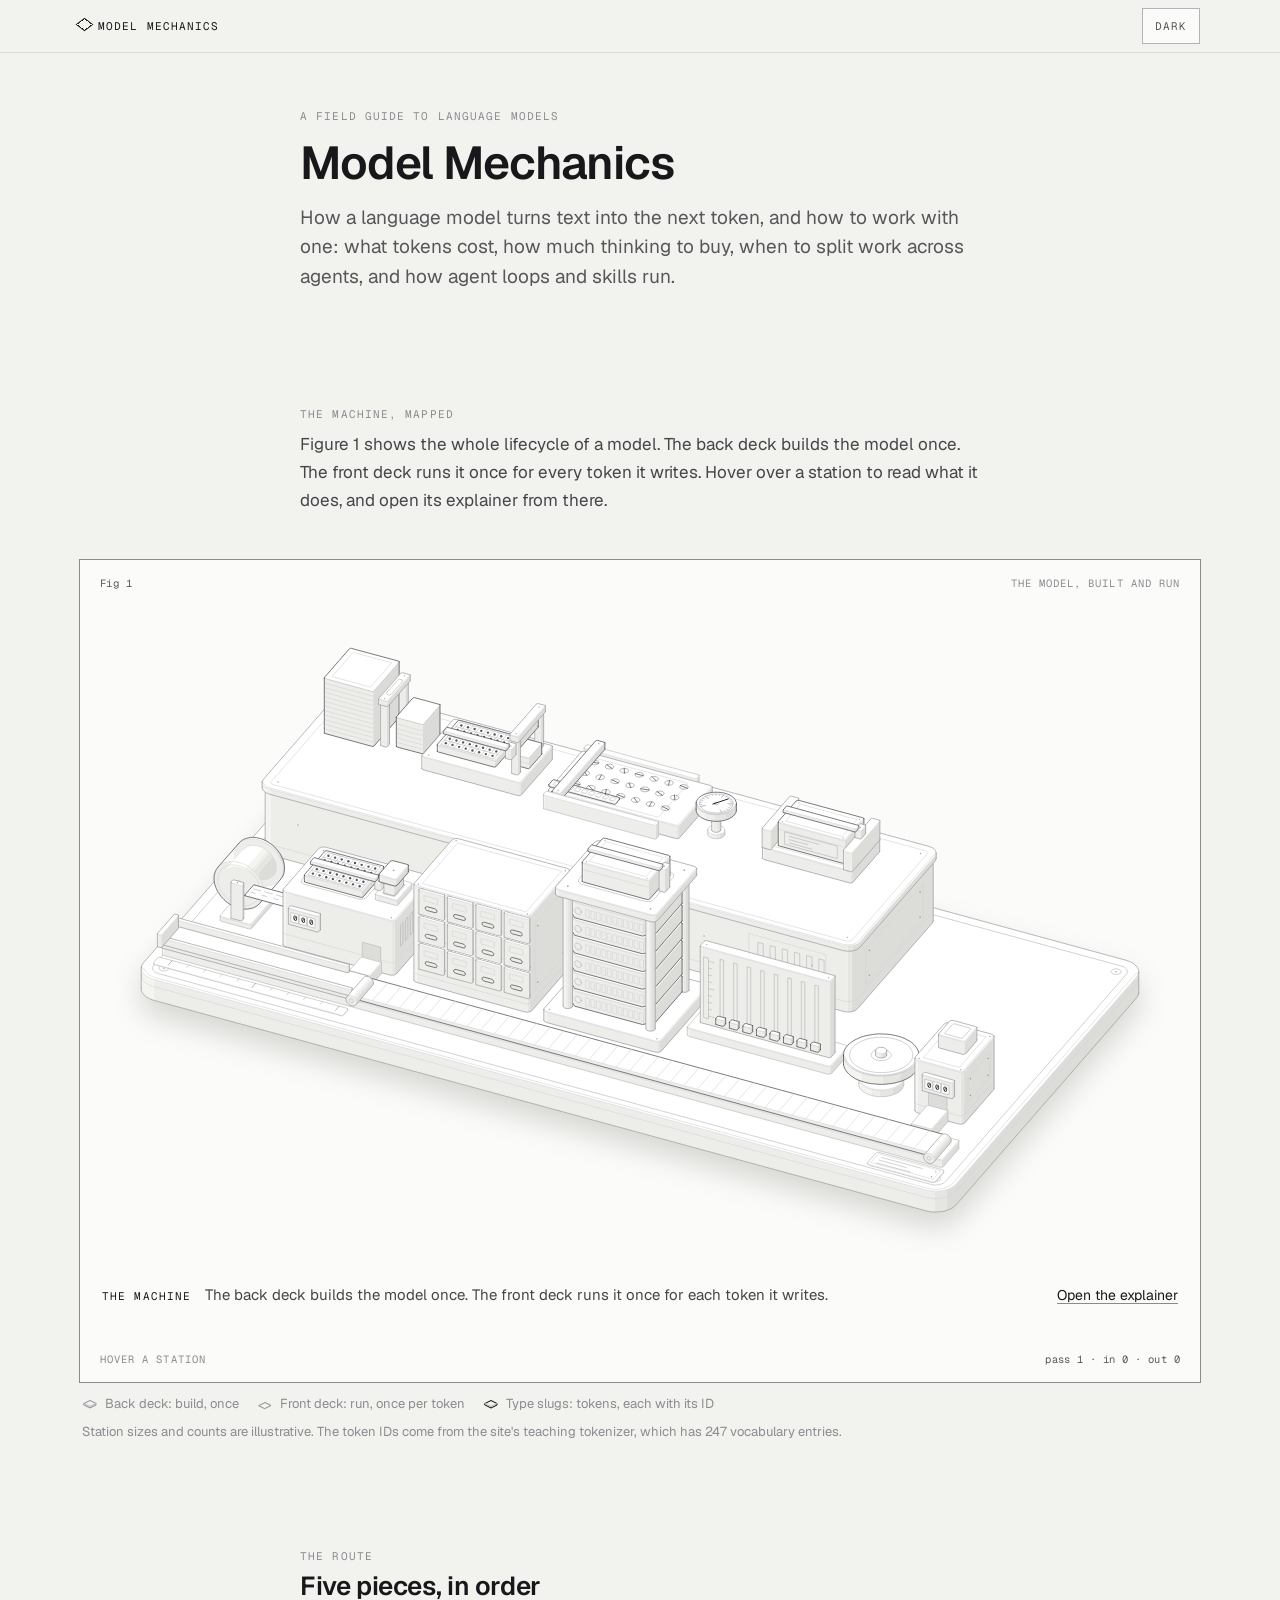
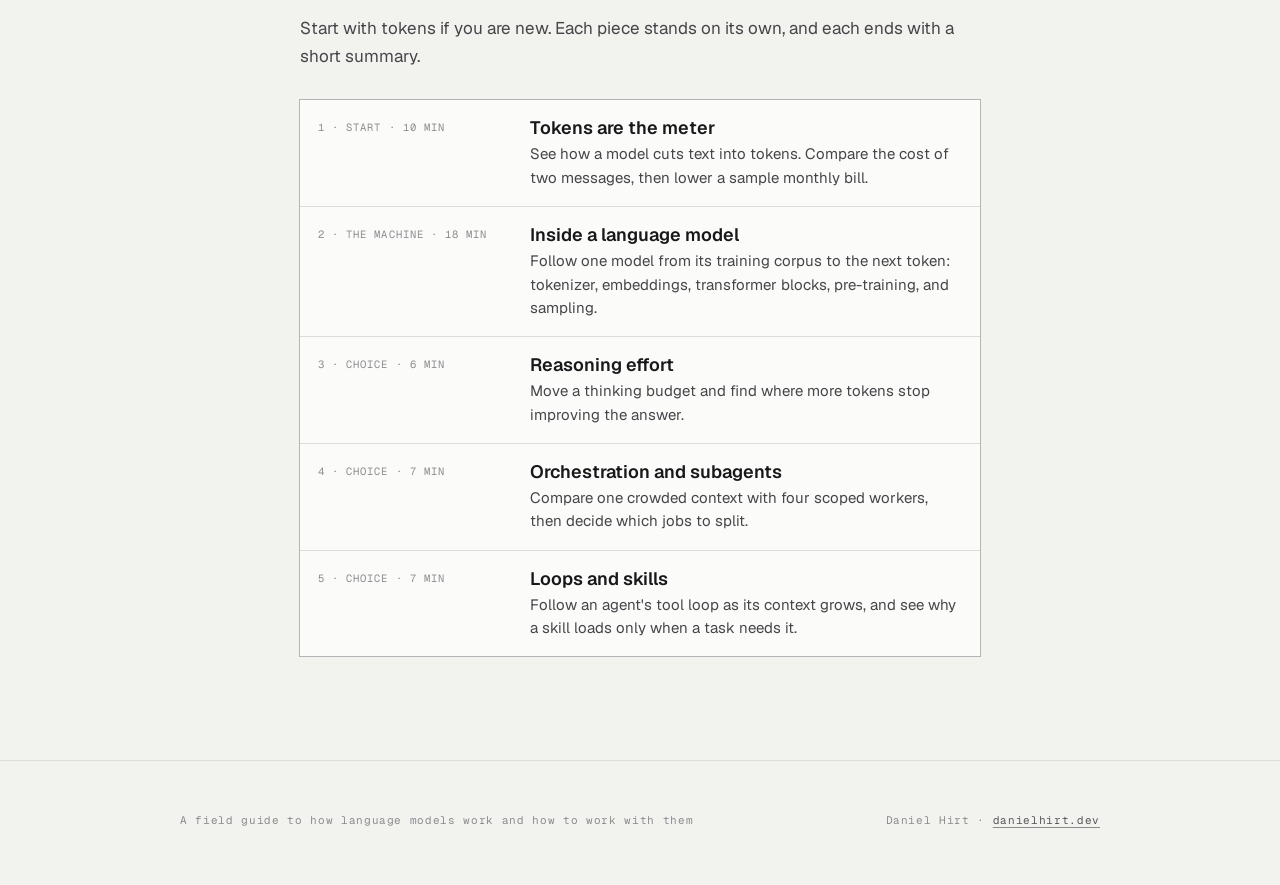
==== commit 1775e963: "Rework the site in the Anatomy design language Every figure is now an invented machine drawn with th" ====
--- a/index.html
+++ b/index.html
@@ -1,692 +1,2910 @@
 <!doctype html>
-<html lang="en">
+<html lang="en" class="iso" data-theme="light">
 <head>
 <meta charset="utf-8">
 <meta name="viewport" content="width=device-width, initial-scale=1">
 <title>Model Mechanics</title>
-<link rel="icon" href="data:image/svg+xml,%3Csvg%20xmlns=%22http://www.w3.org/2000/svg%22%20viewBox=%220%200%2032%2032%22%3E%3Crect%20width=%2232%22%20height=%2232%22%20fill=%22%23eae7da%22/%3E%3Crect%20x=%221%22%20y=%221%22%20width=%2230%22%20height=%2230%22%20fill=%22none%22%20stroke=%22%231e1d12%22%20stroke-width=%222%22/%3E%3Crect%20x=%226%22%20y=%2218%22%20width=%228%22%20height=%228%22%20fill=%22%233b55c4%22/%3E%3Crect%20x=%2218%22%20y=%2218%22%20width=%228%22%20height=%228%22%20fill=%22%23a8801c%22/%3E%3Cpath%20d=%22M16%206l5%205-5%205-5-5z%22%20fill=%22%23b23b2b%22/%3E%3C/svg%3E">
-<meta name="description" content="A field guide to large language models: an interactive map of the machine, a hands-on tokenizer playground, and animated deep dives on transformers, reasoning effort, orchestration, and agent loops.">
+<meta name="description" content="A field guide to language models: a working model of the whole machine, a hands-on token exercise, and interactive explainers on transformers, reasoning effort, orchestration, and agent loops.">
+<meta property="og:title" content="Model Mechanics">
+<meta property="og:description" content="A field guide to language models: a working model of the whole machine, a hands-on token exercise, and interactive explainers on transformers, reasoning effort, orchestration, and agent loops.">
+<meta name="theme-color" content="#f2f2ef" media="(prefers-color-scheme: light)">
+<meta name="theme-color" content="#0b0b0b" media="(prefers-color-scheme: dark)">
+<link rel="icon" href="data:image/svg+xml,%3Csvg%20xmlns%3D%22http%3A%2F%2Fwww.w3.org%2F2000%2Fsvg%22%20viewBox%3D%220%200%2032%2032%22%3E%3Crect%20width%3D%2232%22%20height%3D%2232%22%20fill%3D%22%23f2f2ef%22%2F%3E%3Cpath%20d%3D%22M16%204%2027%2010v12l-11%206-11-6V10z%22%20fill%3D%22%23fbfbfa%22%20stroke%3D%22%2318181a%22%20stroke-width%3D%221.6%22%20stroke-linejoin%3D%22round%22%2F%3E%3Cpath%20d%3D%22M5%2010l11%206%2011-6M16%2016v12%22%20fill%3D%22none%22%20stroke%3D%22%2318181a%22%20stroke-width%3D%221.6%22%20stroke-linejoin%3D%22round%22%2F%3E%3Cpath%20d%3D%22M16%2016%2027%2010v12l-11%206z%22%20fill%3D%22%23dcdcd9%22%2F%3E%3Cpath%20d%3D%22M16%2016%2027%2010v12l-11%206zM5%2010l11%206%2011-6M16%2016v12%22%20fill%3D%22none%22%20stroke%3D%22%2318181a%22%20stroke-width%3D%221.6%22%20stroke-linejoin%3D%22round%22%2F%3E%3C%2Fsvg%3E">
+<link rel="preload" href="fonts/Geist-Variable.woff2" as="font" type="font/woff2" crossorigin>
+<link rel="preload" href="fonts/GeistMono-Variable.woff2" as="font" type="font/woff2" crossorigin>
+<script>(function(){var d=document.documentElement,t=null;try{t=localStorage.getItem("model-mechanics-theme")}catch(e){}if(t!=="light"&&t!=="dark")t=matchMedia("(prefers-color-scheme: dark)").matches?"dark":"light";d.setAttribute("data-theme",t)})();</script>
 <style>
-@font-face { font-family: "Geist"; src: url("fonts/Geist-Variable.woff2") format("woff2"); font-weight: 100 900; font-style: normal; font-display: swap; }
-@font-face { font-family: "Geist"; src: url("fonts/Geist-VariableItalic.woff2") format("woff2"); font-weight: 100 900; font-style: italic; font-display: swap; }
-@font-face { font-family: "Geist Mono"; src: url("fonts/GeistMono-Variable.woff2") format("woff2"); font-weight: 100 900; font-style: normal; font-display: swap; }
-
-:root,
-[data-theme="light"] {
-  --page: #eae7da;
-  --surface: #f3f1e6;
-  --ink: #1e1d12;
-  --ink-body: #3b392a;
-  --ink-soft: #6b6955;
-  --ink-faint: #8c8a75;
-  --line: rgba(30, 29, 18, 0.16);
-  --line-strong: rgba(30, 29, 18, 0.34);
-  --accent: #b23b2b;
-  --accent-soft: rgba(178, 59, 43, 0.10);
-  --cobalt: #3b55c4;
-  --gold: #a8801c;
-  --gold-soft: rgba(168, 128, 28, 0.14);
-  --hatch: rgba(30, 29, 18, 0.10);
-  --face-shade: rgba(30, 29, 18, 0.07);
-  --grid-line: rgba(30, 29, 18, 0.05);
-}
-
-[data-theme="dark"] {
-  --page: #14130d;
-  --surface: #1d1c14;
-  --ink: #ece9d8;
-  --ink-body: #cdcab6;
-  --ink-soft: #a3a08b;
-  --ink-faint: #7f7d69;
-  --line: rgba(236, 233, 216, 0.13);
-  --line-strong: rgba(236, 233, 216, 0.30);
-  --accent: #e06a50;
-  --accent-soft: rgba(224, 106, 80, 0.13);
-  --cobalt: #8fa2ff;
-  --gold: #d9a83c;
-  --gold-soft: rgba(217, 168, 60, 0.14);
-  --hatch: rgba(236, 233, 216, 0.10);
-  --face-shade: rgba(0, 0, 0, 0.22);
-  --grid-line: rgba(236, 233, 216, 0.05);
-}
-
-@media (prefers-color-scheme: dark) {
-  :root:not([data-theme]) {
-    --page: #14130d;
-    --surface: #1d1c14;
-    --ink: #ece9d8;
-    --ink-body: #cdcab6;
-    --ink-soft: #a3a08b;
-    --ink-faint: #7f7d69;
-    --line: rgba(236, 233, 216, 0.13);
-    --line-strong: rgba(236, 233, 216, 0.30);
-    --accent: #e06a50;
-    --accent-soft: rgba(224, 106, 80, 0.13);
-    --cobalt: #8fa2ff;
-    --gold: #d9a83c;
-    --gold-soft: rgba(217, 168, 60, 0.14);
-    --hatch: rgba(236, 233, 216, 0.10);
-    --face-shade: rgba(0, 0, 0, 0.22);
-    --grid-line: rgba(236, 233, 216, 0.05);
-  }
-}
-
-* { box-sizing: border-box; }
-
-body {
-  margin: 0;
-  min-width: 320px;
-  background: var(--page);
-  color: var(--ink-body);
-  font-family: "Geist", "Avenir Next", sans-serif;
-  font-size: 18px;
-  line-height: 1.7;
-  text-rendering: optimizeLegibility;
-}
-
-.col { width: min(1060px, calc(100% - 48px)); margin: 0 auto; }
-.col-narrow { width: min(760px, calc(100% - 48px)); margin: 0 auto; }
-
-/* Atlas topbar */
-.topbar {
-  border-bottom: 1px solid var(--line-strong);
-  background: var(--surface);
-}
-
-.topbar-inner {
-  display: flex;
-  flex-wrap: wrap;
-  align-items: stretch;
-  width: min(1060px, 100%);
-  margin: 0 auto;
-}
-
-.top-cell {
-  padding: 10px 18px 12px;
-  border-right: 1px solid var(--line);
-  font-family: "Geist Mono", monospace;
-}
-
-.top-cell .k { display: block; font-size: 10px; letter-spacing: 0.08em; text-transform: uppercase; color: var(--ink-faint); }
-.top-cell .v { display: block; margin-top: 1px; font-size: 15px; color: var(--ink); }
-.top-cell .v small { font-size: 11px; color: var(--ink-soft); }
-
-.top-cell.brand-cell { border-left: 1px solid var(--line); }
-.brand-cell .v { font-family: "Geist", sans-serif; font-weight: 640; letter-spacing: -0.01em; }
-
-.top-actions { margin-left: auto; display: flex; align-items: center; gap: 8px; padding: 8px 0 8px 12px; }
-
-.btn {
-  font-family: "Geist Mono", monospace;
-  font-size: 10.5px;
-  letter-spacing: 0.06em;
-  text-transform: uppercase;
-  color: var(--ink);
-  background: transparent;
-  border: 1px solid var(--line-strong);
-  border-radius: 3px;
-  padding: 6px 11px;
-  cursor: pointer;
-  transition: background 120ms ease, color 120ms ease;
-}
-
-.btn:hover { background: var(--ink); color: var(--page); }
-.btn[aria-pressed="true"] { background: var(--ink); color: var(--page); }
-
-.theme-toggle {
-  width: 30px;
-  height: 30px;
-  display: grid;
-  place-items: center;
-  border: 1px solid var(--line-strong);
-  border-radius: 3px;
-  background: transparent;
-  color: inherit;
-  cursor: pointer;
-}
-
-.theme-toggle:hover { border-color: var(--accent); }
-.theme-toggle svg { width: 15px; height: 15px; fill: none; stroke: currentColor; stroke-width: 1.8; }
-
-header.masthead { padding: 46px 0 0; }
-
-h1 {
-  margin: 0;
-  color: var(--ink);
-  font-size: clamp(34px, 5vw, 46px);
-  font-weight: 640;
-  line-height: 1.12;
-  letter-spacing: -0.02em;
-}
-
-.dek {
-  max-width: 64ch;
-  margin: 16px 0 0;
-  color: var(--ink-soft);
-  font-size: 20px;
-  line-height: 1.58;
-}
-
-/* The map board */
-.atlas {
-  margin: 36px 0 0;
-  border: 1px solid var(--line-strong);
-  background: var(--surface);
-}
-
-.atlas-head {
-  display: flex;
-  align-items: center;
-  gap: 12px;
-  padding: 8px 14px;
-  border-bottom: 1px solid var(--line-strong);
-  background: repeating-linear-gradient(-45deg, transparent 0 4px, var(--hatch) 4px 5px);
-  font-family: "Geist Mono", monospace;
-  font-size: 11px;
-  letter-spacing: 0.06em;
-  color: var(--ink);
-}
-
-.atlas-head .tag { color: var(--ink-faint); }
-
-.atlas-grid { display: grid; grid-template-columns: minmax(0, 1fr) 300px; }
-
-.map-scroll { overflow-x: auto; }
-
-#map { display: block; width: 100%; min-width: 680px; height: auto; }
-
-.side-panel {
-  border-left: 1px solid var(--line-strong);
-  padding: 18px 18px 16px;
-  min-height: 300px;
-}
-
-.side-panel .kicker {
-  margin: 0 0 4px;
-  font-family: "Geist Mono", monospace;
-  font-size: 10px;
-  letter-spacing: 0.08em;
-  text-transform: uppercase;
-  color: var(--ink-faint);
-}
-
-.side-panel h2 { margin: 0 0 10px; color: var(--ink); font-size: 20px; font-weight: 640; line-height: 1.25; }
-.side-panel p { margin: 0 0 12px; font-size: 15px; line-height: 1.6; color: var(--ink-body); }
-
-.side-panel .open-link {
-  font-family: "Geist Mono", monospace;
-  font-size: 11px;
-  letter-spacing: 0.06em;
-  text-transform: uppercase;
-  color: var(--accent);
-  text-decoration: none;
-  border-bottom: 1px solid currentColor;
-}
-
-.side-panel .open-link:hover { color: var(--ink); }
-
-.atlas-foot {
-  padding: 8px 14px;
-  border-top: 1px solid var(--line);
-  font-family: "Geist Mono", monospace;
-  font-size: 10.5px;
-  letter-spacing: 0.04em;
-  color: var(--ink-faint);
-}
-
-/* SVG map pieces */
-.blk { cursor: pointer; }
-.blk .face-top { fill: var(--surface); stroke: var(--ink); stroke-width: 1.1; }
-.blk .face-left { fill: url(#hatch-pat); stroke: var(--ink); stroke-width: 1.1; }
-.blk .face-right { fill: var(--face-shade); stroke: var(--ink); stroke-width: 1.1; }
-.blk.hot .face-top, .blk:hover .face-top, a:focus-visible .blk .face-top { fill: var(--gold-soft); }
-.blk .blk-name { font-family: "Geist Mono", monospace; font-size: 13px; letter-spacing: 0.06em; fill: var(--ink); text-anchor: middle; }
-.blk .blk-sub { font-family: "Geist Mono", monospace; font-size: 10.5px; letter-spacing: 0.03em; fill: var(--ink-soft); text-anchor: middle; }
-
-.edge { stroke: var(--line-strong); stroke-width: 1.1; fill: none; }
-.edge.dashed { stroke-dasharray: 4 3; stroke-width: 1; }
-.edge-label { font-family: "Geist Mono", monospace; font-size: 10px; letter-spacing: 0.04em; fill: var(--ink-faint); paint-order: stroke; stroke: var(--surface); stroke-width: 4px; stroke-linejoin: round; }
-.ext-label { font-family: "Geist Mono", monospace; font-size: 11px; letter-spacing: 0.06em; fill: var(--ink-soft); paint-order: stroke; stroke: var(--surface); stroke-width: 4px; stroke-linejoin: round; }
-.flow-dot { fill: var(--accent); }
-.grid-line { stroke: var(--grid-line); stroke-width: 1; }
-
-/* Cards */
-main { padding: 44px 0 0; }
-
-.section-kicker {
-  margin: 0 0 14px;
-  font-family: "Geist Mono", monospace;
-  font-size: 11px;
-  letter-spacing: 0.05em;
-  color: var(--ink-faint);
-}
-
-.toc { display: flex; flex-direction: column; gap: 12px; margin: 0; padding: 0; list-style: none; }
-.toc + .section-kicker { margin-top: 40px; }
-
-.toc a.card, .toc .card.pending {
-  display: block;
-  text-decoration: none;
-  color: inherit;
-  background: var(--surface);
-  border: 1px solid var(--line);
-  border-radius: 3px;
-  padding: 18px 20px;
-  transition: border-color 0.25s;
-}
-
-.toc a.card:hover { border-color: var(--accent); }
-.toc a.card:focus-visible { outline: 2px solid var(--accent); outline-offset: 2px; }
-
-.card-no { font-family: "Geist Mono", monospace; font-size: 11px; color: var(--ink-faint); letter-spacing: 0.06em; }
-
-.card h2 { font-size: 19px; font-weight: 630; color: var(--ink); margin: 5px 0 6px; line-height: 1.3; }
-
-.card p { margin: 0; color: var(--ink-soft); font-size: 15px; line-height: 1.6; }
-
-a.card.featured {
-  border: 1px solid var(--line-strong);
-  position: relative;
-}
-
-a.card.featured::before {
-  content: "";
-  position: absolute;
-  inset: 0 0 auto 0;
-  height: 6px;
-  background: repeating-linear-gradient(-45deg, transparent 0 4px, var(--hatch) 4px 5px);
-}
-
-a.card.featured .card-no { color: var(--accent); }
-
-.card .go {
-  display: inline-block;
-  margin-top: 10px;
-  font-family: "Geist Mono", monospace;
-  font-size: 10.5px;
-  letter-spacing: 0.06em;
-  text-transform: uppercase;
-  color: var(--accent);
-}
-
-.card.pending {
-  opacity: 0.65;
-  background: none;
-  border: 1px dashed var(--line-strong);
-}
-
-footer.site {
-  margin: 84px 0 0;
-  border-top: 1px solid var(--line);
-  padding: 28px 0 42px;
-  font-family: "Geist Mono", monospace;
-  font-size: 11px;
-  color: var(--ink-faint);
-}
-
-footer.site a { color: var(--ink-soft); }
-footer.site a:hover { color: var(--accent); }
-
-:focus-visible { outline: 2px solid var(--accent); outline-offset: 3px; }
-
-@media (max-width: 940px) {
-  .atlas-grid { grid-template-columns: 1fr; }
-  .side-panel { border-left: 0; border-top: 1px solid var(--line-strong); min-height: 0; }
-}
-
-@media (max-width: 680px) {
-  body { font-size: 17px; }
-  .col, .col-narrow { width: calc(100% - 32px); }
-  header.masthead { padding-top: 30px; }
-  h1 { font-size: clamp(30px, 9vw, 36px); }
-  .dek { font-size: 18px; }
-  .top-cell { padding: 8px 12px 10px; }
-  .top-cell.hide-s { display: none; }
-}
-
-@media (prefers-reduced-motion: reduce) { * { transition-duration: 0.01ms !important; animation-duration: 0.01ms !important; } }
+.iso{
+  --anatomy-page:#0b0b0b;--anatomy-card:#131313;--anatomy-text:#a3a3a3;--anatomy-strong:#e6e6e6;--anatomy-muted:#6e6e6e;
+  --anatomy-paper:#131313;--anatomy-face:#1b1b1b;--anatomy-top:#1c1c1c;
+  --anatomy-shade-0:#0f0f0f;--anatomy-shade-1:#121212;--anatomy-shade-2:#151515;--anatomy-shade-3:#181818;
+  --anatomy-lit-top:#262626;--anatomy-lit-shade:#1d1d1d;
+  --anatomy-hi:#d4d4d4;--anatomy-mid:#6a6a6a;--anatomy-lo:#3e3e3e;--anatomy-faint:#2a2a2a;--anatomy-lit:#ffffff;
+  --anatomy-halo:#050505;--anatomy-halo-opacity:.9;--anatomy-dot:#e6e6e6;
+  --anatomy-red:#ff6b6b;--anatomy-green:#6be0a0;--anatomy-blue:#6b9bff;
+  --anatomy-weight:.6px;--anatomy-ease:cubic-bezier(.32,.72,0,1);
+  --anatomy-mono:ui-monospace,"SF Mono",Menlo,Consolas,monospace;
+  --anatomy-lift:inset 0 1px 0 0 #ffffff0a,inset 0 0 0 1px #ffffff06,0 0 0 1px #00000026,0 1px 1px -.5px #00000014,0 3px 3px -1.5px #00000014,0 6px 6px -3px #00000014,0 12px 12px -6px #00000014;
+}
+.iso[data-theme="light"]{
+  --anatomy-page:#f2f2ef;--anatomy-card:#fbfbfa;--anatomy-text:#57575a;--anatomy-strong:#18181a;--anatomy-muted:#8c8c90;
+  --anatomy-paper:#fbfbfa;--anatomy-face:#ffffff;--anatomy-top:#ffffff;
+  --anatomy-shade-0:#dcdcd9;--anatomy-shade-1:#e5e5e2;--anatomy-shade-2:#ededea;--anatomy-shade-3:#f4f4f1;
+  --anatomy-lit-top:#ffffff;--anatomy-lit-shade:#eeeeeb;
+  --anatomy-hi:#26262a;--anatomy-mid:#8a8a8f;--anatomy-lo:#b4b4b8;--anatomy-faint:#d4d4d6;--anatomy-lit:#000000;
+  --anatomy-halo:#8a8a80;--anatomy-halo-opacity:.32;--anatomy-dot:#3a3a3e;
+  --anatomy-red:#e5484d;--anatomy-green:#30a46c;--anatomy-blue:#3e63dd;
+  --anatomy-lift:inset 0 1px 0 0 #ffffff,0 0 0 1px #0000000f,0 1px 1px -.5px #0000000a,0 3px 3px -1.5px #0000000a,0 6px 6px -3px #0000000a,0 12px 12px -6px #0000000a;
+}
+.iso-svg{display:block;width:100%;height:auto;overflow:visible}
+.iso-svg path,.iso-svg circle{vector-effect:non-scaling-stroke}
+.iso-fill{fill:var(--anatomy-paper);stroke:none}
+.iso-solid[data-lit]>.iso-fill{fill:var(--anatomy-face)}
+.iso-shade,.iso-top{stroke:none}
+.iso-shade[data-shade="0"]{fill:var(--anatomy-shade-0)}
+.iso-shade[data-shade="1"]{fill:var(--anatomy-shade-1)}
+.iso-shade[data-shade="2"]{fill:var(--anatomy-shade-2)}
+.iso-shade[data-shade="3"]{fill:var(--anatomy-shade-3)}
+.iso-top{fill:var(--anatomy-top)}
+.iso-solid[data-lit]>.iso-top{fill:var(--anatomy-lit-top)}
+.iso-solid[data-lit]>.iso-shade{fill:var(--anatomy-lit-shade)}
+.iso-solid[data-seamless]>.iso-shade,.iso-solid[data-seamless]>.iso-top{stroke-width:.4;stroke-linejoin:round}
+.iso-solid[data-seamless]>.iso-shade[data-shade="0"]{stroke:var(--anatomy-shade-0)}
+.iso-solid[data-seamless]>.iso-shade[data-shade="1"]{stroke:var(--anatomy-shade-1)}
+.iso-solid[data-seamless]>.iso-shade[data-shade="2"]{stroke:var(--anatomy-shade-2)}
+.iso-solid[data-seamless]>.iso-shade[data-shade="3"]{stroke:var(--anatomy-shade-3)}
+.iso-solid[data-seamless]>.iso-top{stroke:var(--anatomy-top)}
+.iso-solid[data-seamless][data-lit]>.iso-top{stroke:var(--anatomy-lit-top)}
+.iso-solid[data-seamless][data-lit]>.iso-shade{stroke:var(--anatomy-lit-shade)}
+.iso-solid[data-lit]>.iso-edge{stroke:var(--anatomy-lit)}
+.iso-halo{fill:var(--anatomy-halo);stroke:none;filter:blur(9px);opacity:var(--anatomy-halo-opacity);transform:translateY(3px)}
+.iso-line{fill:none;stroke:var(--anatomy-lo);stroke-width:var(--anatomy-weight);stroke-linecap:round;stroke-linejoin:round}
+.iso-line[data-tone="hi"]{stroke:var(--anatomy-hi)}
+.iso-line[data-tone="mid"]{stroke:var(--anatomy-mid)}
+.iso-line[data-tone="lo"]{stroke:var(--anatomy-lo)}
+.iso-line[data-tone="faint"]{stroke:var(--anatomy-faint)}
+.iso-line[data-tone="lit"]{stroke:var(--anatomy-lit)}
+.iso-line[data-tone="red"]{stroke:var(--anatomy-red)}
+.iso-line[data-tone="green"]{stroke:var(--anatomy-green)}
+.iso-line[data-tone="blue"]{stroke:var(--anatomy-blue)}
+.iso-line[data-dotted]{stroke-dasharray:.01 3.5;stroke-width:1}
+.iso-line[data-dashed]{stroke-dasharray:3 3}
+.iso-line[data-flow]{stroke-dasharray:2 6}
+.iso-wire-end{fill:var(--anatomy-paper);stroke:var(--anatomy-lo);stroke-width:var(--anatomy-weight)}
+.iso-wire[data-tone="hi"] .iso-wire-end{stroke:var(--anatomy-hi)}
+.iso-wire[data-tone="mid"] .iso-wire-end{stroke:var(--anatomy-mid)}
+.iso-wire[data-tone="faint"] .iso-wire-end{stroke:var(--anatomy-faint)}
+.iso-wire[data-tone="lit"] .iso-wire-end{stroke:var(--anatomy-lit)}
+.iso-dots circle{fill:var(--anatomy-dot);stroke:none;opacity:.32}
+.iso-dots[data-tone="hi"] circle{opacity:.85}
+.iso-dots[data-tone="mid"] circle{opacity:.45}
+.iso-dots[data-tone="lo"] circle{opacity:.22}
+.iso-dots[data-tone="faint"] circle{opacity:.12}
+.iso-face-text{fill:var(--anatomy-mid);font-family:var(--anatomy-mono);letter-spacing:.04em}
+.iso-face-text[data-tone="hi"]{fill:var(--anatomy-hi)}
+.iso-face-text[data-tone="lo"]{fill:var(--anatomy-lo)}
+.iso-face-text[data-tone="faint"]{fill:var(--anatomy-faint)}
+.tb-body{fill:var(--anatomy-shade-2);stroke:none}
+.tb-shine{fill:var(--anatomy-top);stroke:none}
+.tb-shade{fill:var(--anatomy-shade-0);stroke:none}
+.tb-ring{fill:none;stroke:var(--anatomy-lo);stroke-width:.45;stroke-linecap:butt;stroke-linejoin:round}
+.tb-ring[data-tone="mid"]{stroke:var(--anatomy-mid)}
+.tb-ring[data-tone="faint"]{stroke:var(--anatomy-faint)}
+.tb-ring[data-tone="hi"]{stroke:var(--anatomy-hi)}
+@keyframes iso-flow{to{stroke-dashoffset:-32}}
+@keyframes iso-pulse{0%,100%{opacity:.18}12%{opacity:1}40%{opacity:.18}}
+.iso-line[data-flow]{animation:iso-flow 1600ms linear infinite}
+.iso-dots circle[data-pulse]{animation:iso-pulse 1600ms steps(1,end) infinite;animation-delay:var(--pulse-at,0ms)}
+.iso-figure{margin:32px 0 36px}
+.iso-plate{position:relative;padding:52px 24px;border-radius:0;background:var(--anatomy-card);box-shadow:0 0 0 1px var(--anatomy-mid);--anatomy-paper:var(--anatomy-card)}
+.iso-plate-corners{position:absolute;inset:18px 20px;pointer-events:none}
+.iso-plate-corner{position:absolute;color:var(--anatomy-muted);font-family:var(--anatomy-mono);font-size:10.5px;line-height:1;letter-spacing:.04em;white-space:nowrap}
+.iso-plate-corner[data-corner="fig"]{top:0;left:0;color:var(--anatomy-text)}
+.iso-plate-corner[data-corner="title"]{top:0;right:0;text-transform:uppercase;letter-spacing:.1em}
+.iso-plate-corner[data-corner="hint"]{bottom:0;left:0;text-transform:uppercase;letter-spacing:.1em}
+.iso-plate-corner[data-corner="readout"]{right:0;bottom:0;color:var(--anatomy-text);font-variant-numeric:tabular-nums}
+.iso-plate .iso-svg{margin:0 auto}
+.iso-legend{display:grid;gap:8px;margin-top:12px;color:var(--anatomy-muted);font-size:13px;line-height:1.55}
+.iso-keys{display:flex;flex-wrap:wrap;gap:6px 18px}
+.iso-key{display:inline-flex;align-items:center;gap:7px}
+.iso-swatch{width:16px;height:10px;flex:none;overflow:visible}
+.iso-swatch path{fill:none;stroke:var(--anatomy-hi);stroke-width:1;vector-effect:non-scaling-stroke;stroke-linejoin:round;stroke-linecap:round}
+.iso-swatch[data-mark="raised"] path,.iso-swatch[data-mark="flat"] path{stroke:var(--anatomy-mid)}
+.iso-swatch[data-mark="lit"] path{stroke:var(--anatomy-lit)}
+.iso-swatch[data-mark="dim"] path{stroke:var(--anatomy-lo)}
+.iso-swatch[data-mark="dotted"] path{stroke-dasharray:.01 3;stroke-width:1.4}
+.iso-swatch[data-mark="dashed"] path{stroke-dasharray:3 2.5}
+.iso-swatch[data-mark="red"] path{stroke:var(--anatomy-red)}
+.iso-swatch[data-mark="green"] path{stroke:var(--anatomy-green)}
+.iso-swatch[data-mark="blue"] path{stroke:var(--anatomy-blue)}
+.iso-swatch-crease{stroke:var(--anatomy-lo)!important}
+@media (max-width:560px){.iso-plate{padding:48px 12px 70px}.iso-plate-corner[data-corner="hint"]{bottom:18px}}
+@media (prefers-reduced-motion:reduce){.iso-line[data-flow],.iso-dots circle[data-pulse]{animation:none}}
+
+/* Model Mechanics site styles. Layered on ISO_CSS: every colour reads an --anatomy-* token,
+   so the page, the cards and the figures switch theme together. */
+@font-face{font-family:"Geist";src:url("fonts/Geist-Variable.woff2") format("woff2");font-weight:100 900;font-style:normal;font-display:swap}
+@font-face{font-family:"Geist";src:url("fonts/Geist-VariableItalic.woff2") format("woff2");font-weight:100 900;font-style:italic;font-display:swap}
+@font-face{font-family:"Geist Mono";src:url("fonts/GeistMono-Variable.woff2") format("woff2");font-weight:100 900;font-style:normal;font-display:swap}
+
+.iso{
+  --anatomy-mono:"Geist Mono",ui-monospace,"SF Mono",Menlo,Consolas,monospace;
+  --site-sans:"Geist",ui-sans-serif,system-ui,-apple-system,"Segoe UI",sans-serif;
+  --site-text:#b4b4b4;--site-rule:#262626;--site-rule-strong:#3e3e3e;--site-wash:#161616;--site-mark:#2a2a2a;
+  --site-text-width:680px;--site-wide-width:920px;--site-hero-width:1120px;
+}
+.iso[data-theme="light"]{
+  --site-text:#46464a;--site-rule:#dcdcda;--site-rule-strong:#b4b4b8;--site-wash:#f7f7f5;--site-mark:#e4e4e1;
+}
+html{color-scheme:dark}
+html[data-theme="light"]{color-scheme:light}
+*{box-sizing:border-box}
+html,body{margin:0}
+body{min-width:320px;background:var(--anatomy-page);color:var(--site-text);font:17px/1.65 var(--site-sans);-webkit-font-smoothing:antialiased;text-rendering:optimizeLegibility}
+::selection{background:var(--anatomy-strong);color:var(--anatomy-page)}
+a{color:var(--anatomy-strong);text-decoration:underline;text-decoration-color:var(--anatomy-mid);text-decoration-thickness:1px;text-underline-offset:3px}
+a:hover{text-decoration-color:var(--anatomy-strong)}
+:focus-visible{outline:1px solid var(--anatomy-muted);outline-offset:4px}
+.skip{position:absolute;left:16px;top:-48px;z-index:10;padding:6px 10px;background:var(--anatomy-card);box-shadow:0 0 0 1px var(--anatomy-mid);font:11px/1.2 var(--anatomy-mono);letter-spacing:.08em;text-transform:uppercase}
+.skip:focus{top:12px}
+.label,.kicker{font-family:var(--anatomy-mono);font-size:11px;line-height:1.3;letter-spacing:.1em;text-transform:uppercase;color:var(--anatomy-muted)}
+
+/* Mast */
+.mast{border-bottom:1px solid var(--site-rule);background:var(--anatomy-page)}
+.mast-inner{display:flex;align-items:center;gap:18px;width:min(var(--site-hero-width),100% - 32px);min-height:52px;margin:0 auto;font-family:var(--anatomy-mono);font-size:11px;letter-spacing:.1em;text-transform:uppercase}
+.mast-brand{color:var(--anatomy-strong);text-decoration:none;white-space:nowrap}
+.mast-brand::before{content:"";display:inline-block;width:9px;height:9px;margin-right:9px;box-shadow:0 0 0 1px var(--anatomy-strong);transform:translateY(-1px) rotate(45deg) skew(-8deg,-8deg)}
+.mast-crumb{color:var(--anatomy-muted);white-space:nowrap;overflow:hidden;text-overflow:ellipsis;min-width:0}
+.mast-theme{margin-left:auto}
+
+/* Buttons and inputs, shared by the mast, figures and exercises */
+.btn{display:inline-flex;align-items:center;justify-content:center;gap:8px;min-height:36px;padding:0 13px;border:0;border-radius:0;background:var(--anatomy-card);box-shadow:inset 0 0 0 1px var(--site-rule-strong);color:var(--anatomy-text);font:11px/1 var(--anatomy-mono);letter-spacing:.08em;text-transform:uppercase;cursor:pointer;touch-action:manipulation;transition:box-shadow .16s,color .16s,background .16s}
+.btn:hover{box-shadow:inset 0 0 0 1px var(--anatomy-mid);color:var(--anatomy-strong)}
+.btn[aria-pressed="true"],.btn[data-on]{box-shadow:inset 0 0 0 1px var(--anatomy-strong);color:var(--anatomy-strong);background:var(--anatomy-face)}
+.btn[aria-pressed="true"]::before,.btn[data-on]::before{content:"";width:5px;height:5px;background:var(--anatomy-strong)}
+.btn:disabled{opacity:.45;cursor:default}
+.btn-primary{background:var(--anatomy-strong);color:var(--anatomy-page);box-shadow:none}
+.btn-primary:hover{color:var(--anatomy-page);box-shadow:inset 0 0 0 1px var(--anatomy-strong);background:var(--anatomy-hi)}
+.field{display:block;width:100%;min-height:42px;padding:9px 12px;border:0;border-radius:0;background:var(--anatomy-card);box-shadow:inset 0 0 0 1px var(--site-rule-strong);color:var(--anatomy-strong);font:15px/1.4 var(--anatomy-mono)}
+.field:focus{outline:none;box-shadow:inset 0 0 0 1px var(--anatomy-strong)}
+textarea.field{resize:vertical;min-height:84px}
+.range{-webkit-appearance:none;appearance:none;width:100%;height:28px;margin:0;background:transparent;cursor:pointer;touch-action:pan-y}
+.range:focus{outline:none}
+.range::-webkit-slider-runnable-track{height:1px;background:var(--anatomy-mid)}
+.range::-moz-range-track{height:1px;background:var(--anatomy-mid)}
+.range::-webkit-slider-thumb{-webkit-appearance:none;width:13px;height:13px;margin-top:-6px;border:0;border-radius:0;background:var(--anatomy-card);box-shadow:inset 0 0 0 1px var(--anatomy-strong),0 0 0 3px var(--anatomy-card)}
+.range::-moz-range-thumb{width:13px;height:13px;border:0;border-radius:0;background:var(--anatomy-card);box-shadow:inset 0 0 0 1px var(--anatomy-strong),0 0 0 3px var(--anatomy-card)}
+.range:focus-visible::-webkit-slider-thumb{background:var(--anatomy-strong)}
+.range:focus-visible::-moz-range-thumb{background:var(--anatomy-strong)}
+
+/* Page grid: text column, wide column for figures, hero column for the map */
+.page{display:grid;grid-template-columns:[full-start] minmax(16px,1fr) [hero-start] minmax(0,calc((var(--site-hero-width) - var(--site-wide-width)) / 2)) [wide-start] minmax(0,calc((var(--site-wide-width) - var(--site-text-width)) / 2)) [text-start] min(var(--site-text-width),100% - 32px) [text-end] minmax(0,calc((var(--site-wide-width) - var(--site-text-width)) / 2)) [wide-end] minmax(0,calc((var(--site-hero-width) - var(--site-wide-width)) / 2)) [hero-end] minmax(16px,1fr) [full-end];padding:56px 0 24px}
+.page>*{grid-column:text}
+.page>.wide,.page>.iso-figure{grid-column:wide}
+.page>.hero{grid-column:hero}
+.page>.full{grid-column:full}
+
+/* Intro */
+.intro{margin-bottom:28px}
+.intro h1{margin:14px 0 14px;color:var(--anatomy-strong);font-size:clamp(34px,5.4vw,46px);line-height:1.08;font-weight:600;letter-spacing:-.025em;text-wrap:balance}
+.standfirst{margin:0;color:var(--anatomy-text);font-size:19px;line-height:1.55;text-wrap:pretty}
+.spec{display:grid;grid-template-columns:repeat(3,minmax(0,1fr));margin:30px 0 0;background:var(--anatomy-card);box-shadow:0 0 0 1px var(--site-rule-strong)}
+.spec>div{padding:14px 16px 15px;border-left:1px solid var(--site-rule)}
+.spec>div:first-child{border-left:0}
+.spec dt{font-family:var(--anatomy-mono);font-size:10.5px;letter-spacing:.1em;text-transform:uppercase;color:var(--anatomy-muted)}
+.spec dd{margin:5px 0 0;color:var(--anatomy-strong);font-size:15px;line-height:1.4}
+
+/* Prose */
+.page h2{margin:56px 0 12px;color:var(--anatomy-strong);font-size:26px;line-height:1.2;font-weight:600;letter-spacing:-.015em;text-wrap:balance;scroll-margin-top:24px}
+.page h3{margin:30px 0 6px;color:var(--anatomy-strong);font-size:18px;line-height:1.3;font-weight:600;letter-spacing:-.005em}
+.page p{margin:0 0 16px;text-wrap:pretty}
+.page ul,.page ol{margin:0 0 18px;padding-left:22px}
+.page li{margin:0 0 7px;padding-left:4px}
+.page li::marker{color:var(--anatomy-muted);font-family:var(--anatomy-mono);font-size:.82em}
+.page strong{color:var(--anatomy-strong);font-weight:600}
+.page code,.page kbd{padding:1px 5px;background:var(--site-mark);color:var(--anatomy-strong);font:.84em/1 var(--anatomy-mono)}
+.page sub,.page sup{font-size:.72em;line-height:0}
+.page .section-label{margin:72px 0 8px}
+.page .section-label+h2{margin-top:0}
+.page .steps{display:grid;grid-template-columns:repeat(4,minmax(0,1fr));gap:1px;margin:26px 0 14px;padding:0;list-style:none;background:var(--site-rule);box-shadow:0 0 0 1px var(--site-rule-strong)}
+.page .steps li{margin:0;padding:0;background:var(--anatomy-card)}
+.page .steps a{display:block;height:100%;padding:11px 13px 12px;color:var(--anatomy-strong);text-decoration:none;font-size:14.5px;line-height:1.4}
+.page .steps a:hover{background:var(--anatomy-face)}
+.page .steps b{display:block;margin-bottom:4px;font:10.5px/1.2 var(--anatomy-mono);letter-spacing:.1em;text-transform:uppercase;color:var(--anatomy-muted);font-weight:400}
+.one-line{margin:0 0 18px;padding:12px 16px;background:var(--anatomy-card);box-shadow:inset 2px 0 0 var(--anatomy-strong),0 0 0 1px var(--site-rule);color:var(--anatomy-strong);font-size:16px;line-height:1.55}
+.one-line .label{display:block;margin-bottom:3px}
+
+/* Notes, recall and asides */
+.note{margin:6px 0 22px;padding:14px 16px 15px;background:var(--anatomy-card);box-shadow:0 0 0 1px var(--site-rule-strong);font-size:15.5px;line-height:1.6}
+.note .label{display:block;margin-bottom:5px;color:var(--anatomy-strong)}
+.note p:last-child{margin-bottom:0}
+.recall{margin:48px 0 8px;padding:18px 20px 6px;background:var(--anatomy-card);box-shadow:0 0 0 1px var(--anatomy-mid)}
+.recall .label{display:block;margin-bottom:10px;color:var(--anatomy-strong)}
+.recall h2{margin:0 0 10px;font-size:20px}
+.recall ul{padding-left:20px}
+.fine{color:var(--anatomy-muted);font-size:14.5px;line-height:1.6}
+
+/* Try lines: the action and time before a figure */
+.try{display:grid;grid-template-columns:auto 1fr;gap:4px 14px;align-items:baseline;margin:26px 0 -14px;padding:0 0 12px;border-bottom:1px solid var(--site-rule)}
+.try .label{color:var(--anatomy-strong);white-space:nowrap}
+.try p{margin:0;font-size:15.5px;line-height:1.55}
+
+/* Figures: plates from the kit, with controls inside the card */
+.page>.iso-figure{margin:30px 0 34px}
+.iso-figure .iso-legend{padding:0 2px}
+.iso-caption{color:var(--anatomy-muted)}
+.iso-plate{padding:46px 22px 50px}
+.iso-stage{position:relative;touch-action:pan-y;outline:none}
+.iso-stage:focus-visible{outline:1px solid var(--anatomy-muted);outline-offset:6px}
+.fig-controls{display:flex;flex-wrap:wrap;align-items:center;gap:8px;margin:14px 0 0}
+.fig-controls .label{margin-right:4px}
+.fig-controls .spacer{flex:1}
+.fig-row{display:grid;grid-template-columns:auto 1fr auto;align-items:center;gap:12px;margin:12px 0 0}
+.fig-row output{font:12px/1 var(--anatomy-mono);color:var(--anatomy-strong);font-variant-numeric:tabular-nums;min-width:8ch;text-align:right}
+.fig-meter{display:grid;grid-template-columns:repeat(auto-fit,minmax(120px,1fr));gap:1px;margin:14px 0 0;background:var(--site-rule);box-shadow:0 0 0 1px var(--site-rule)}
+.fig-meter>div{padding:9px 12px 10px;background:var(--anatomy-card)}
+.fig-meter dt{font:10px/1.3 var(--anatomy-mono);letter-spacing:.1em;text-transform:uppercase;color:var(--anatomy-muted)}
+.fig-meter dd{margin:3px 0 0;color:var(--anatomy-strong);font:15px/1.3 var(--anatomy-mono);font-variant-numeric:tabular-nums}
+.fig-status{margin:12px 0 0;min-height:3.1em;color:var(--anatomy-strong);font-size:15px;line-height:1.55;text-wrap:pretty}
+.sr-only{position:absolute;width:1px;height:1px;margin:-1px;padding:0;overflow:hidden;clip:rect(0 0 0 0);white-space:nowrap;border:0}
+
+/* Formula and detail disclosures */
+details.more{margin:4px 0 20px;background:var(--anatomy-card);box-shadow:0 0 0 1px var(--site-rule)}
+details.more>summary{display:flex;align-items:center;gap:10px;min-height:40px;padding:0 14px;list-style:none;cursor:pointer;font:11px/1.2 var(--anatomy-mono);letter-spacing:.08em;text-transform:uppercase;color:var(--anatomy-text)}
+details.more>summary::-webkit-details-marker{display:none}
+details.more>summary::before{content:"+";width:10px;color:var(--anatomy-strong);font-size:14px;letter-spacing:0}
+details.more[open]>summary::before{content:"−"}
+details.more>summary:hover{color:var(--anatomy-strong)}
+details.more>.more-body{padding:4px 16px 4px;border-top:1px solid var(--site-rule)}
+details.more .more-body>:first-child{margin-top:12px}
+.formula{margin:10px 0 14px;padding:12px 14px;overflow-x:auto;background:var(--site-wash);box-shadow:inset 1px 0 0 var(--anatomy-mid);color:var(--anatomy-strong);font:15px/1.9 var(--anatomy-mono);white-space:nowrap}
+.formula .label{display:block;margin-bottom:2px;white-space:normal}
+pre.code{margin:10px 0 14px;padding:12px 14px;overflow-x:auto;background:var(--site-wash);box-shadow:inset 1px 0 0 var(--anatomy-mid);color:var(--anatomy-strong);font:13.5px/1.7 var(--anatomy-mono)}
+pre.code .c{color:var(--anatomy-muted)}
+
+/* Tables */
+.table-wrap{margin:8px 0 22px;overflow-x:auto}
+table{width:100%;border-collapse:collapse;font-size:15px;line-height:1.5}
+caption{padding:0 0 8px;text-align:left;color:var(--anatomy-strong);font-weight:600}
+th{padding:8px 12px 8px 0;border-bottom:1px solid var(--site-rule-strong);text-align:left;vertical-align:bottom;font:10.5px/1.3 var(--anatomy-mono);letter-spacing:.1em;text-transform:uppercase;color:var(--anatomy-muted);font-weight:400}
+td{padding:10px 12px 10px 0;border-bottom:1px solid var(--site-rule);vertical-align:top}
+td:first-child{color:var(--anatomy-strong);font-family:var(--anatomy-mono);font-size:13.5px;white-space:nowrap}
+
+/* Decision rounds */
+.rounds{margin:30px 0 34px;padding:46px 22px 22px;position:relative;background:var(--anatomy-card);box-shadow:0 0 0 1px var(--anatomy-mid)}
+.rounds-head{position:absolute;inset:18px 20px auto;display:flex;justify-content:space-between;gap:12px;font:10.5px/1 var(--anatomy-mono);letter-spacing:.1em;text-transform:uppercase;color:var(--anatomy-muted)}
+.rounds-head span:first-child{color:var(--anatomy-text);letter-spacing:.04em;text-transform:none}
+.rounds-q{margin:6px 0 16px;color:var(--anatomy-strong);font-size:19px;line-height:1.45}
+.rounds-choices{display:grid;grid-template-columns:repeat(auto-fit,minmax(200px,1fr));gap:8px}
+.rounds-choices .btn{min-height:46px;justify-content:flex-start;padding:0 14px;text-align:left}
+.rounds-reveal{margin:16px 0 0;padding:12px 14px;background:var(--site-wash);box-shadow:inset 2px 0 0 var(--anatomy-strong);font-size:15.5px;line-height:1.6}
+.rounds-reveal strong{display:block;margin-bottom:2px}
+.rounds-foot{display:flex;flex-wrap:wrap;justify-content:space-between;align-items:center;gap:10px;margin-top:16px}
+.rounds-score{font:11px/1 var(--anatomy-mono);letter-spacing:.08em;text-transform:uppercase;color:var(--anatomy-muted)}
+
+/* Patterns grid */
+.grid-2{display:grid;grid-template-columns:repeat(2,minmax(0,1fr));gap:1px;margin:10px 0 22px;background:var(--site-rule);box-shadow:0 0 0 1px var(--site-rule)}
+.grid-2>div{padding:14px 16px 4px;background:var(--anatomy-card)}
+.grid-2 h3{margin:0 0 6px;font-size:16px}
+.grid-2 p{font-size:15.5px}
+
+/* Landing route */
+.page .route-list{display:grid;gap:1px;margin:14px 0 8px;padding:0;list-style:none;background:var(--site-rule);box-shadow:0 0 0 1px var(--site-rule-strong)}
+.page .route-list li{margin:0;padding:0;background:var(--anatomy-card)}
+.page .route-list a{display:grid;grid-template-columns:190px 1fr;gap:2px 22px;padding:16px 18px 17px;color:var(--site-text);text-decoration:none}
+.page .route-list a:hover{background:var(--anatomy-face)}
+.page .route-list b{grid-row:span 2;padding-top:4px;font:10.5px/1.4 var(--anatomy-mono);letter-spacing:.1em;text-transform:uppercase;color:var(--anatomy-muted);font-weight:400}
+.page .route-list strong{color:var(--anatomy-strong);font-size:18px;line-height:1.35}
+.page .route-list span{font-size:15px;line-height:1.55}
+@media (max-width:640px){.page .route-list a{grid-template-columns:1fr}.page .route-list b{grid-row:auto;padding:0}}
+
+/* References */
+.page .refs{margin:0;padding:0;list-style:none}
+.page .refs li{display:grid;grid-template-columns:minmax(0,1fr);gap:2px;margin:0;padding:11px 0 12px;border-top:1px solid var(--site-rule)}
+.page .refs li::marker{content:none}
+.page .refs span{color:var(--anatomy-muted);font-size:14.5px;line-height:1.5}
+
+/* Footer route */
+.foot{margin-top:72px;border-top:1px solid var(--site-rule)}
+.foot-inner{width:min(var(--site-wide-width),100% - 32px);margin:0 auto;padding:30px 0 56px}
+.foot .label{display:block;margin-bottom:12px}
+.route{display:grid;grid-template-columns:repeat(5,minmax(0,1fr));gap:1px;margin:0;padding:0;list-style:none;background:var(--site-rule);box-shadow:0 0 0 1px var(--site-rule)}
+.route li{margin:0;padding:0;background:var(--anatomy-card)}
+.route a,.route span{display:block;height:100%;padding:12px 14px 14px;text-decoration:none;color:var(--anatomy-text);font-size:14px;line-height:1.4}
+.route b{display:block;margin-bottom:4px;font:10.5px/1.2 var(--anatomy-mono);letter-spacing:.1em;text-transform:uppercase;color:var(--anatomy-muted);font-weight:400}
+.route a:hover{background:var(--anatomy-face);color:var(--anatomy-strong)}
+.route [aria-current="page"]{background:var(--site-wash);color:var(--anatomy-strong)}
+.route [aria-current="page"] b{color:var(--anatomy-strong)}
+.foot-meta{display:flex;flex-wrap:wrap;justify-content:space-between;gap:10px;margin-top:22px;font:11px/1.4 var(--anatomy-mono);letter-spacing:.06em;color:var(--anatomy-muted)}
+.foot-meta a{color:var(--anatomy-text)}
+
+@media (max-width:760px){
+  body{font-size:16.5px}
+  .page{padding-top:40px}
+  .spec{grid-template-columns:1fr}
+  .spec>div{border-left:0;border-top:1px solid var(--site-rule)}
+  .spec>div:first-child{border-top:0}
+  .route{grid-template-columns:1fr}
+  .page .steps{grid-template-columns:repeat(2,minmax(0,1fr))}
+  .grid-2{grid-template-columns:1fr}
+  .mast-crumb{display:none}
+  .try{grid-template-columns:1fr}
+}
+@media (max-width:560px){
+  .iso-plate{padding:42px 10px 64px}
+  .rounds{padding:44px 14px 18px}
+}
+@media (prefers-reduced-motion:reduce){*{scroll-behavior:auto!important}.btn{transition:none}}
+
+
+[data-fig="machine-map"] .iso-stage{--mx-hi:var(--anatomy-hi);--mx-mid:var(--anatomy-mid);--mx-lo:var(--anatomy-lo);--mx-faint:var(--anatomy-faint);--mx-lit:var(--anatomy-lit);--mx-s3:var(--anatomy-shade-3);--mx-top:var(--anatomy-top)}
+[data-fig="machine-map"] [data-dim]{--anatomy-hi:var(--mx-mid);--anatomy-mid:var(--mx-lo);--anatomy-lo:var(--mx-faint);--anatomy-lit:var(--mx-mid);--anatomy-dot:var(--mx-lo)}
+[data-fig="machine-map"] [data-dim="2"]{--anatomy-hi:var(--mx-lo);--anatomy-mid:var(--mx-faint);--anatomy-lo:var(--mx-faint);--anatomy-lit:var(--mx-lo)}
+[data-fig="machine-map"] [data-on]{--anatomy-hi:var(--mx-lit);--anatomy-mid:var(--mx-hi);--anatomy-lo:var(--mx-mid)}
+[data-fig="machine-map"] .iso-line,[data-fig="machine-map"] .iso-edge{transition:stroke .3s var(--anatomy-ease)}
+[data-fig="machine-map"] [data-station]{cursor:default}
+[data-fig="machine-map"].mx-map [data-station]{cursor:pointer}
+[data-fig="machine-map"] .mx-hole{fill:var(--anatomy-shade-0);stroke:none}
+[data-fig="machine-map"] .mx-window{fill:var(--anatomy-paper);stroke:none}
+[data-fig="machine-map"] .mx-digit{fill:var(--anatomy-hi);font-family:var(--anatomy-mono);font-weight:500}
+[data-fig="machine-map"] .mx-card{fill:var(--anatomy-mid);stroke:none}
+[data-fig="machine-map"] .mx-lamp{fill:var(--anatomy-lit);stroke:none}
+[data-fig="machine-map"] .mx-ball{fill:var(--anatomy-shade-1);stroke:var(--anatomy-hi);stroke-width:.6px;vector-effect:non-scaling-stroke}
+[data-fig="machine-map"] .mx-shine{fill:var(--anatomy-top);stroke:none}
+[data-fig="machine-map"] .mx-slug>.iso-top{fill:var(--anatomy-lit)}
+[data-fig="machine-map"] .mx-slug>.iso-shade{fill:var(--anatomy-hi)}
+[data-fig="machine-map"] .mx-slug>.iso-fill{fill:var(--anatomy-hi)}
+[data-fig="machine-map"] .mx-slug>.iso-edge{stroke:var(--anatomy-lit)}
+[data-fig="machine-map"] .mx-slug>.iso-crease,[data-fig="machine-map"] .mx-slug>.iso-bevel{stroke:var(--anatomy-mid)}
+[data-fig="machine-map"] .mx-id{fill:var(--anatomy-paper);font-family:var(--anatomy-mono);font-weight:600;letter-spacing:0}
+[data-fig="machine-map"] .mx-note{display:grid;grid-template-columns:auto 1fr auto;gap:4px 14px;align-items:baseline;margin:14px 0 0;min-height:3.2em;font-size:15px;line-height:1.5}
+[data-fig="machine-map"] .mx-note .label{color:var(--anatomy-strong);white-space:nowrap}
+[data-fig="machine-map"] .mx-note a{white-space:nowrap;font-size:14px}
+[data-fig="machine-map"] .mx-phase{margin-left:auto}
+@media (max-width:640px){[data-fig="machine-map"] .mx-note{grid-template-columns:1fr}}
 </style>
 </head>
 <body>
-
-<div class="topbar">
-  <div class="topbar-inner">
-    <div class="top-cell brand-cell"><span class="k">Field guide</span><span class="v">Model Mechanics</span></div>
-    <div class="top-cell"><span class="k">Stations</span><span class="v">8 <small>mapped</small></span></div>
-    <div class="top-cell hide-s"><span class="k">Playground</span><span class="v">1 <small>hands-on</small></span></div>
-    <div class="top-cell hide-s"><span class="k">Deep dives</span><span class="v">4 <small>animated</small></span></div>
-    <div class="top-actions">
-      <button class="btn" id="flow-toggle" type="button" aria-pressed="false">Pause the flow</button>
-      <button class="theme-toggle" id="theme-toggle" type="button" aria-label="Toggle color theme">
-        <svg viewBox="0 0 24 24" aria-hidden="true"><circle cx="12" cy="12" r="4"></circle><path d="M12 2v2M12 20v2M4.9 4.9l1.4 1.4M17.7 17.7l1.4 1.4M2 12h2M20 12h2M4.9 19.1l1.4-1.4M17.7 6.3l1.4-1.4"></path></svg>
-      </button>
-    </div>
-  </div>
-</div>
-
-<header class="masthead">
-  <div class="col">
-    <h1>Model Mechanics</h1>
-    <p class="dek">A field guide for people who use language models and want a clear picture of what happens inside. Start with token cost, follow one token through the machine, then make three choices about effort, delegation, and repeat work.</p>
-
-    <figure class="atlas" role="group" aria-label="Interactive map of a language model">
-      <div class="atlas-head"><span>THE MACHINE, MAPPED</span><span class="tag">one prompt, one loop</span></div>
-      <div class="atlas-grid">
-        <div class="map-scroll">
-          <svg id="map" xmlns="http://www.w3.org/2000/svg" role="img" aria-label="Isometric map: corpus, pre-training, and checkpoint above; tokenizer, embeddings, transformer, logits, and sampler on the run path, with a loop back from sampler to tokenizer">
-            <defs>
-              <pattern id="hatch-pat" width="5" height="5" patternTransform="rotate(45)" patternUnits="userSpaceOnUse">
-                <rect width="5" height="5" fill="var(--surface)"></rect>
-                <line x1="0" y1="0" x2="0" y2="5" stroke="var(--hatch)" stroke-width="1.6"></line>
-              </pattern>
-            </defs>
-          </svg>
-        </div>
-        <aside class="side-panel" id="panel" aria-live="polite">
-          <p class="kicker" id="panel-kicker">The system</p>
-          <h2 id="panel-title">One loop, two lives</h2>
-          <p id="panel-body">Everything above the run path happens once, during training: text goes in; weights come out. Everything on the run path happens every time you press enter. Your prompt becomes tokens, tokens become a prediction, and the prediction becomes one more token. Then the loop runs again.</p>
-          <a class="open-link" id="panel-link" href="articles/tokenizer.html">Start at the tokenizer</a>
-        </aside>
-      </div>
-      <div class="atlas-foot">HOVER A STATION TO READ IT · CLICK TO OPEN ITS EXPLAINER · MOVING ◆ MARKS ARE TOKENS IN FLIGHT</div>
-    </figure>
-  </div>
+<a class="skip" href="#main">Skip to content</a>
+<header class="mast"><div class="mast-inner"><a class="mast-brand" href="index.html">Model Mechanics</a><button class="btn mast-theme" type="button" data-theme-toggle>Theme</button></div></header>
+<main id="main" class="page">
+<header class="intro">
+  <p class="kicker">A field guide to language models</p>
+  <h1>Model Mechanics</h1>
+  <p class="standfirst">How a language model turns text into the next token, and how to work with one: what tokens cost, how much thinking to buy, when to split work across agents, and how agent loops and skills run.</p>
 </header>
 
-<main>
-  <div class="col-narrow">
-    <p class="section-kicker">Play first</p>
-    <ol class="toc">
-      <li>
-        <a class="card featured" href="articles/tokenizer.html">
-          <span class="card-no">PLAYGROUND</span>
-          <h2>Tokens are the meter</h2>
-          <p>See how a language model cuts text into tokens. Try three short activities: split a sentence, compare the cost of two messages, and lower a sample monthly bill.</p>
-          <span class="go">Open the playground →</span>
-        </a>
-      </li>
-    </ol>
-
-    <p class="section-kicker">See the whole machine</p>
-    <ol class="toc">
-      <li>
-        <a class="card" href="articles/how-llms-work.html">
-          <span class="card-no">1</span>
-          <h2>Inside an LLM: corpus to next token</h2>
-          <p>Follow the build path and the run path. Plain-language summaries lead into the detailed transformer diagrams, then a final replay reconnects the whole system.</p>
-          <span class="go">Open the machine →</span>
-        </a>
-      </li>
-    </ol>
-
-    <p class="section-kicker">Then make three working choices</p>
-    <ol class="toc">
-      <li>
-        <a class="card" href="articles/effort-levels.html">
-          <span class="card-no">2</span>
-          <h2>Reasoning effort</h2>
-          <p>Choose a task, move the thinking budget, and find where extra tokens stop improving the answer.</p>
-          <span class="go">Choose an effort level →</span>
-        </a>
-      </li>
-      <li>
-        <a class="card" href="articles/orchestration-and-subagents.html">
-          <span class="card-no">3</span>
-          <h2>Orchestration and subagents</h2>
-          <p>Compare one crowded context with scoped workers, then decide which jobs are worth splitting.</p>
-          <span class="go">Make the split →</span>
-        </a>
-      </li>
-      <li>
-        <a class="card" href="articles/loops-and-skills.html">
-          <span class="card-no">4</span>
-          <h2>Loops and skills</h2>
-          <p>Watch a tool loop grow its context, then decide which repeated instructions belong in a skill.</p>
-          <span class="go">Run the loop →</span>
-        </a>
-      </li>
-    </ol>
-
-    <p class="section-kicker">Coming next</p>
-    <ol class="toc">
-      <li>
-        <div class="card pending">
-          <span class="card-no">5</span>
-          <h2>Harness engineering</h2>
-          <p>The software around the model: tools, permissions, context budgets, and feedback design. In preparation.</p>
-        </div>
-      </li>
-    </ol>
-  </div>
+<p class="label section-label">The machine, mapped</p>
+<p>Figure 1 shows the whole lifecycle of a model. The back deck builds the model once. The front deck runs it once for every token it writes. Hover over a station to read what it does, and open its explainer from there.</p>
+<figure class="iso-figure hero mx-map" data-fig="machine-map"><div class="iso-plate"><div class="iso-plate-corners" aria-hidden="true"><span class="iso-plate-corner" data-corner="fig">Fig 1</span><span class="iso-plate-corner" data-corner="title">The model, built and run</span><span class="iso-plate-corner" data-corner="hint">Hover a station</span><span class="iso-plate-corner" data-corner="readout" data-readout>pass 1 · in 0 · out 0</span></div><div class="iso-stage" tabindex="0" role="slider" aria-label="The machine, mapped. Arrow keys move between the eight stations. Enter opens the explainer for the station." aria-valuemin="1" aria-valuemax="8" aria-valuenow="1" aria-valuetext="No station chosen"><svg xmlns="http://www.w3.org/2000/svg" class="iso-svg" viewBox="0 0 680 420" role="img" aria-label="A workbench with two decks. On the raised back deck, the build line: a stack of corpus documents with a filter gate, a tokenizer that casts a type case, a training rig with a board of trim screws and a loss gauge, and a checkpoint cartridge in a cradle. On the front deck, the run line: a prompt tape feeds a tokenizer that cuts it into numbered type slugs, an embedding cabinet of drawers, a stack of six transformer units with a cache rack on each, a logits board of gauge columns, a sampler wheel and a caster. A conveyor carries each new slug back to the row of slugs that holds the context. A counter on the tokenizer counts input tokens and a counter on the caster counts output tokens."><defs><clipPath id="machine-map-exit"><path d="M123 260.4L164.7 212.5L176.1 215.6L176.1 225.4L134.4 273.2L123 270.1Z"/></clipPath><clipPath id="machine-map-outlet"><path d="M480.8 354L522.6 306.2L534 309.3L534 319L492.3 366.9L480.8 363.8Z"/></clipPath><clipPath id="machine-map-d0"><path d="M158.9 225.6L200.6 177.8L217.2 182.3L217.2 198.3L175.4 246.2L158.9 241.7Z"/></clipPath><clipPath id="machine-map-d1"><path d="M176.9 230.5L218.6 182.7L235.1 187.2L235.1 203.2L193.4 251.1L176.9 246.6Z"/></clipPath><clipPath id="machine-map-d2"><path d="M194.8 235.4L236.6 187.6L253.1 192.1L253.1 208.1L211.4 256L194.8 251.5Z"/></clipPath><clipPath id="machine-map-d3"><path d="M212.8 240.3L254.5 192.5L271.1 197L271.1 213.1L229.3 260.9L212.8 256.4Z"/></clipPath><clipPath id="machine-map-d4"><path d="M158.9 243L200.6 195.2L217.2 199.7L217.2 215.7L175.4 263.6L158.9 259Z"/></clipPath><clipPath id="machine-map-d5"><path d="M176.9 247.9L218.6 200.1L235.1 204.6L235.1 220.6L193.4 268.5L176.9 263.9Z"/></clipPath><clipPath id="machine-map-d6"><path d="M194.8 252.8L236.6 205L253.1 209.5L253.1 225.5L211.4 273.4L194.8 268.9Z"/></clipPath><clipPath id="machine-map-d7"><path d="M212.8 257.7L254.5 209.9L271.1 214.4L271.1 230.4L229.3 278.3L212.8 273.8Z"/></clipPath><clipPath id="machine-map-d8"><path d="M158.9 260.4L200.6 212.5L217.2 217L217.2 233.1L175.4 280.9L158.9 276.4Z"/></clipPath><clipPath id="machine-map-d9"><path d="M176.9 265.3L218.6 217.4L235.1 221.9L235.1 238L193.4 285.8L176.9 281.3Z"/></clipPath><clipPath id="machine-map-d10"><path d="M194.8 270.2L236.6 222.3L253.1 226.8L253.1 242.9L211.4 290.7L194.8 286.2Z"/></clipPath><clipPath id="machine-map-d11"><path d="M212.8 275.1L254.5 227.2L271.1 231.7L271.1 247.8L229.3 295.6L212.8 291.1Z"/></clipPath></defs><path class="iso-halo" d="M24.8 234.9L25.3 233.4L26.3 231.9L140.3 101.1L141.8 99.8L143.7 98.7L146 97.8L148.5 97.1L151.2 96.7L154 96.7L156.8 96.9L159.4 97.5L647.2 230.5L649.5 231.3L651.6 232.4L653.2 233.6L654.4 235.1L655.1 236.6L655.2 238.2L655.2 251.3L654.7 252.9L653.7 254.3L539.7 385.1L538.2 386.4L536.3 387.6L534 388.5L531.5 389.2L528.8 389.5L526 389.6L523.2 389.3L520.6 388.8L32.8 255.8L30.5 254.9L28.4 253.9L26.8 252.6L25.6 251.2L24.9 249.7L24.8 248.1Z"/><g class="iso-solid"><path class="iso-fill" d="M150.2 122.3L150.4 120.9L151.2 119.6L152.6 118.4L154.4 117.5L156.6 116.9L159.1 116.6L161.6 116.7L163.9 117.1L166 117.9L167.6 118.9L168.7 120.2L169.2 121.5L169.2 128.1L169.1 129.5L168.3 130.8L166.9 132L165.1 132.9L162.8 133.5L160.4 133.8L157.9 133.7L155.6 133.3L153.5 132.5L151.9 131.5L150.7 130.2L150.2 128.9Z"/><path class="iso-shade" data-shade="0" d="M168.3 130.8L166.9 132L166.9 125.4L168.3 124.2ZM166.9 132L165.1 132.9L165.1 126.3L166.9 125.4ZM169.2 128.1L169.1 129.5L169.1 122.9L169.2 121.5ZM169.1 129.5L168.3 130.8L168.3 124.2L169.1 122.9Z"/><path class="iso-shade" data-shade="1" d="M165.1 132.9L162.8 133.5L162.8 126.9L165.1 126.3ZM162.8 133.5L160.4 133.8L160.4 127.2L162.8 126.9Z"/><path class="iso-shade" data-shade="2" d="M160.4 133.8L157.9 133.7L157.9 127.1L160.4 127.2ZM157.9 133.7L155.6 133.3L155.6 126.7L157.9 127.1Z"/><path class="iso-shade" data-shade="3" d="M155.6 133.3L153.5 132.5L153.5 125.9L155.6 126.7ZM153.5 132.5L151.9 131.5L151.9 124.9L153.5 125.9ZM151.9 131.5L150.7 130.2L150.7 123.6L151.9 124.9ZM150.7 130.2L150.2 128.9L150.2 122.3L150.7 123.6Z"/><path class="iso-top" d="M168.3 124.2L166.9 125.4L165.1 126.3L162.8 126.9L160.4 127.2L157.9 127.1L155.6 126.7L153.5 125.9L151.9 124.9L150.7 123.6L150.2 122.3L150.4 120.9L151.2 119.6L152.6 118.4L154.4 117.5L156.6 116.9L159.1 116.6L161.6 116.7L163.9 117.1L166 117.9L167.6 118.9L168.7 120.2L169.2 121.5L169.1 122.9Z"/><path class="iso-line iso-crease" data-tone="faint" d="M169.2 121.5L169.1 122.9L168.3 124.2L166.9 125.4L165.1 126.3L162.8 126.9L160.4 127.2L157.9 127.1L155.6 126.7L153.5 125.9L151.9 124.9L150.7 123.6L150.2 122.3"/><path class="iso-line iso-bevel" data-tone="faint" d="M169.2 121.5L168.5 122.9L167.7 124.1L166.4 125.2L164.7 126L162.6 126.6L160.4 126.9L158 126.8L155.8 126.4L153.9 125.7L152.4 124.7L151.3 123.5L150.2 122.3"/><path class="iso-line iso-edge" data-tone="lo" d="M150.2 122.3L150.4 120.9L151.2 119.6L152.6 118.4L154.4 117.5L156.6 116.9L159.1 116.6L161.6 116.7L163.9 117.1L166 117.9L167.6 118.9L168.7 120.2L169.2 121.5M169.2 128.1L169.1 129.5L168.3 130.8L166.9 132L165.1 132.9L162.8 133.5L160.4 133.8L157.9 133.7L155.6 133.3L153.5 132.5L151.9 131.5L150.7 130.2L150.2 128.9M150.2 122.3L150.2 128.9M169.2 121.5L169.2 128.1"/></g><g class="iso-solid"><path class="iso-fill" d="M48.7 238.7L48.8 237.3L49.6 236L51 234.8L52.9 233.9L55.1 233.3L57.5 233L60 233.1L62.4 233.6L64.4 234.3L66.1 235.4L67.2 236.6L67.7 238L67.7 244.5L67.5 245.9L66.7 247.2L65.4 248.4L63.5 249.3L61.3 249.9L58.9 250.2L56.4 250.1L54 249.7L51.9 248.9L50.3 247.9L49.2 246.6L48.7 245.3Z"/><path class="iso-shade" data-shade="0" d="M66.7 247.2L65.4 248.4L65.4 241.8L66.7 240.7ZM65.4 248.4L63.5 249.3L63.5 242.7L65.4 241.8ZM67.7 244.5L67.5 245.9L67.5 239.4L67.7 238ZM67.5 245.9L66.7 247.2L66.7 240.7L67.5 239.4Z"/><path class="iso-shade" data-shade="1" d="M63.5 249.3L61.3 249.9L61.3 243.4L63.5 242.7ZM61.3 249.9L58.9 250.2L58.9 243.6L61.3 243.4Z"/><path class="iso-shade" data-shade="2" d="M58.9 250.2L56.4 250.1L56.4 243.6L58.9 243.6ZM56.4 250.1L54 249.7L54 243.1L56.4 243.6Z"/><path class="iso-shade" data-shade="3" d="M54 249.7L51.9 248.9L51.9 242.4L54 243.1ZM51.9 248.9L50.3 247.9L50.3 241.3L51.9 242.4ZM50.3 247.9L49.2 246.6L49.2 240.1L50.3 241.3ZM49.2 246.6L48.7 245.3L48.7 238.7L49.2 240.1Z"/><path class="iso-top" d="M66.7 240.7L65.4 241.8L63.5 242.7L61.3 243.4L58.9 243.6L56.4 243.6L54 243.1L51.9 242.4L50.3 241.3L49.2 240.1L48.7 238.7L48.8 237.3L49.6 236L51 234.8L52.9 233.9L55.1 233.3L57.5 233L60 233.1L62.4 233.6L64.4 234.3L66.1 235.4L67.2 236.6L67.7 238L67.5 239.4Z"/><path class="iso-line iso-crease" data-tone="faint" d="M67.7 238L67.5 239.4L66.7 240.7L65.4 241.8L63.5 242.7L61.3 243.4L58.9 243.6L56.4 243.6L54 243.1L51.9 242.4L50.3 241.3L49.2 240.1L48.7 238.7"/><path class="iso-line iso-bevel" data-tone="faint" d="M67.7 238L66.9 239.3L66.2 240.5L64.9 241.6L63.2 242.5L61.1 243L58.8 243.3L56.5 243.2L54.3 242.8L52.4 242.1L50.8 241.1L49.8 240L48.7 238.7"/><path class="iso-line iso-edge" data-tone="lo" d="M48.7 238.7L48.8 237.3L49.6 236L51 234.8L52.9 233.9L55.1 233.3L57.5 233L60 233.1L62.4 233.6L64.4 234.3L66.1 235.4L67.2 236.6L67.7 238M67.7 244.5L67.5 245.9L66.7 247.2L65.4 248.4L63.5 249.3L61.3 249.9L58.9 250.2L56.4 250.1L54 249.7L51.9 248.9L50.3 247.9L49.2 246.6L48.7 245.3M48.7 238.7L48.7 245.3M67.7 238L67.7 244.5"/></g><g class="iso-solid"><path class="iso-fill" d="M612.3 248.3L612.5 246.9L613.3 245.6L614.6 244.4L616.5 243.5L618.7 242.9L621.1 242.6L623.6 242.7L626 243.1L628.1 243.9L629.7 244.9L630.8 246.2L631.3 247.6L631.3 254.1L631.2 255.5L630.4 256.8L629 258L627.1 258.9L624.9 259.5L622.5 259.8L620 259.7L617.6 259.3L615.6 258.5L613.9 257.5L612.8 256.2L612.3 254.9Z"/><path class="iso-shade" data-shade="0" d="M630.4 256.8L629 258L629 251.4L630.4 250.3ZM629 258L627.1 258.9L627.1 252.3L629 251.4ZM631.3 254.1L631.2 255.5L631.2 248.9L631.3 247.6ZM631.2 255.5L630.4 256.8L630.4 250.3L631.2 248.9Z"/><path class="iso-shade" data-shade="1" d="M627.1 258.9L624.9 259.5L624.9 253L627.1 252.3ZM624.9 259.5L622.5 259.8L622.5 253.2L624.9 253Z"/><path class="iso-shade" data-shade="2" d="M622.5 259.8L620 259.7L620 253.2L622.5 253.2ZM620 259.7L617.6 259.3L617.6 252.7L620 253.2Z"/><path class="iso-shade" data-shade="3" d="M617.6 259.3L615.6 258.5L615.6 251.9L617.6 252.7ZM615.6 258.5L613.9 257.5L613.9 250.9L615.6 251.9ZM613.9 257.5L612.8 256.2L612.8 249.7L613.9 250.9ZM612.8 256.2L612.3 254.9L612.3 248.3L612.8 249.7Z"/><path class="iso-top" d="M630.4 250.3L629 251.4L627.1 252.3L624.9 253L622.5 253.2L620 253.2L617.6 252.7L615.6 251.9L613.9 250.9L612.8 249.7L612.3 248.3L612.5 246.9L613.3 245.6L614.6 244.4L616.5 243.5L618.7 242.9L621.1 242.6L623.6 242.7L626 243.1L628.1 243.9L629.7 244.9L630.8 246.2L631.3 247.6L631.2 248.9Z"/><path class="iso-line iso-crease" data-tone="faint" d="M631.3 247.6L631.2 248.9L630.4 250.3L629 251.4L627.1 252.3L624.9 253L622.5 253.2L620 253.2L617.6 252.7L615.6 251.9L613.9 250.9L612.8 249.7L612.3 248.3"/><path class="iso-line iso-bevel" data-tone="faint" d="M631.3 247.6L630.5 248.9L629.8 250.1L628.5 251.2L626.8 252L624.7 252.6L622.4 252.9L620.1 252.8L617.9 252.4L616 251.7L614.4 250.7L613.4 249.5L612.3 248.3"/><path class="iso-line iso-edge" data-tone="lo" d="M612.3 248.3L612.5 246.9L613.3 245.6L614.6 244.4L616.5 243.5L618.7 242.9L621.1 242.6L623.6 242.7L626 243.1L628.1 243.9L629.7 244.9L630.8 246.2L631.3 247.6M631.3 254.1L631.2 255.5L630.4 256.8L629 258L627.1 258.9L624.9 259.5L622.5 259.8L620 259.7L617.6 259.3L615.6 258.5L613.9 257.5L612.8 256.2L612.3 254.9M612.3 248.3L612.3 254.9M631.3 247.6L631.3 254.1"/></g><g class="iso-solid"><path class="iso-fill" d="M510.8 364.7L510.9 363.3L511.7 362L513.1 360.9L514.9 359.9L517.2 359.3L519.6 359L522.1 359.1L524.4 359.6L526.5 360.3L528.1 361.4L529.3 362.6L529.8 364L529.8 370.6L529.6 372L528.8 373.3L527.4 374.4L525.6 375.3L523.4 376L520.9 376.2L518.4 376.2L516.1 375.7L514 375L512.4 373.9L511.3 372.7L510.8 371.3Z"/><path class="iso-shade" data-shade="0" d="M528.8 373.3L527.4 374.4L527.4 367.9L528.8 366.7ZM527.4 374.4L525.6 375.3L525.6 368.8L527.4 367.9ZM529.8 370.6L529.6 372L529.6 365.4L529.8 364ZM529.6 372L528.8 373.3L528.8 366.7L529.6 365.4Z"/><path class="iso-shade" data-shade="1" d="M525.6 375.3L523.4 376L523.4 369.4L525.6 368.8ZM523.4 376L520.9 376.2L520.9 369.7L523.4 369.4Z"/><path class="iso-shade" data-shade="2" d="M520.9 376.2L518.4 376.2L518.4 369.6L520.9 369.7ZM518.4 376.2L516.1 375.7L516.1 369.1L518.4 369.6Z"/><path class="iso-shade" data-shade="3" d="M516.1 375.7L514 375L514 368.4L516.1 369.1ZM514 375L512.4 373.9L512.4 367.3L514 368.4ZM512.4 373.9L511.3 372.7L511.3 366.1L512.4 367.3ZM511.3 372.7L510.8 371.3L510.8 364.7L511.3 366.1Z"/><path class="iso-top" d="M528.8 366.7L527.4 367.9L525.6 368.8L523.4 369.4L520.9 369.7L518.4 369.6L516.1 369.1L514 368.4L512.4 367.3L511.3 366.1L510.8 364.7L510.9 363.3L511.7 362L513.1 360.9L514.9 359.9L517.2 359.3L519.6 359L522.1 359.1L524.4 359.6L526.5 360.3L528.1 361.4L529.3 362.6L529.8 364L529.6 365.4Z"/><path class="iso-line iso-crease" data-tone="faint" d="M529.8 364L529.6 365.4L528.8 366.7L527.4 367.9L525.6 368.8L523.4 369.4L520.9 369.7L518.4 369.6L516.1 369.1L514 368.4L512.4 367.3L511.3 366.1L510.8 364.7"/><path class="iso-line iso-bevel" data-tone="faint" d="M529.8 364L529 365.3L528.2 366.5L527 367.6L525.2 368.5L523.1 369.1L520.9 369.3L518.6 369.2L516.4 368.8L514.4 368.1L512.9 367.1L511.9 366L510.8 364.7"/><path class="iso-line iso-edge" data-tone="lo" d="M510.8 364.7L510.9 363.3L511.7 362L513.1 360.9L514.9 359.9L517.2 359.3L519.6 359L522.1 359.1L524.4 359.6L526.5 360.3L528.1 361.4L529.3 362.6L529.8 364M529.8 370.6L529.6 372L528.8 373.3L527.4 374.4L525.6 375.3L523.4 376L520.9 376.2L518.4 376.2L516.1 375.7L514 375L512.4 373.9L511.3 372.7L510.8 371.3M510.8 364.7L510.8 371.3M529.8 364L529.8 370.6"/></g><g class="iso-solid"><path class="iso-fill" d="M24.8 228.4L25.3 226.8L26.3 225.4L140.3 94.6L141.8 93.2L143.7 92.1L146 91.2L148.5 90.5L151.2 90.2L154 90.1L156.8 90.3L159.4 90.9L647.2 223.9L649.5 224.7L651.6 225.8L653.2 227.1L654.4 228.5L655.1 230L655.2 231.6L655.2 244.7L654.7 246.3L653.7 247.8L539.7 378.5L538.2 379.9L536.3 381L534 381.9L531.5 382.6L528.8 382.9L526 383L523.2 382.8L520.6 382.2L32.8 249.2L30.5 248.4L28.4 247.3L26.8 246L25.6 244.6L24.9 243.1L24.8 241.5Z"/><path class="iso-shade" data-shade="0" d="M655.2 244.7L654.7 246.3L654.7 233.1L655.2 231.6ZM654.7 246.3L653.7 247.8L653.7 234.6L654.7 233.1ZM653.7 247.8L539.7 378.5L539.7 365.4L653.7 234.6ZM539.7 378.5L538.2 379.9L538.2 366.7L539.7 365.4ZM538.2 379.9L536.3 381L536.3 367.9L538.2 366.7ZM536.3 381L534 381.9L534 368.8L536.3 367.9Z"/><path class="iso-shade" data-shade="1" d="M534 381.9L531.5 382.6L531.5 369.4L534 368.8ZM531.5 382.6L528.8 382.9L528.8 369.8L531.5 369.4ZM528.8 382.9L526 383L526 369.9L528.8 369.8Z"/><path class="iso-shade" data-shade="2" d="M526 383L523.2 382.8L523.2 369.6L526 369.9ZM523.2 382.8L520.6 382.2L520.6 369.1L523.2 369.6ZM520.6 382.2L32.8 249.2L32.8 236L520.6 369.1Z"/><path class="iso-shade" data-shade="3" d="M32.8 249.2L30.5 248.4L30.5 235.2L32.8 236ZM30.5 248.4L28.4 247.3L28.4 234.2L30.5 235.2ZM28.4 247.3L26.8 246L26.8 232.9L28.4 234.2ZM26.8 246L25.6 244.6L25.6 231.5L26.8 232.9ZM25.6 244.6L24.9 243.1L24.9 229.9L25.6 231.5ZM24.9 243.1L24.8 241.5L24.8 228.4L24.9 229.9Z"/><path class="iso-top" d="M647.2 223.9L649.5 224.7L651.6 225.8L653.2 227.1L654.4 228.5L655.1 230L655.2 231.6L654.7 233.1L653.7 234.6L539.7 365.4L538.2 366.7L536.3 367.9L534 368.8L531.5 369.4L528.8 369.8L526 369.9L523.2 369.6L520.6 369.1L32.8 236L30.5 235.2L28.4 234.2L26.8 232.9L25.6 231.5L24.9 229.9L24.8 228.4L25.3 226.8L26.3 225.4L140.3 94.6L141.8 93.2L143.7 92.1L146 91.2L148.5 90.5L151.2 90.2L154 90.1L156.8 90.3L159.4 90.9Z"/><path class="iso-line iso-crease" data-tone="faint" d="M655.2 231.6L654.7 233.1L653.7 234.6L539.7 365.4L538.2 366.7L536.3 367.9L534 368.8L531.5 369.4L528.8 369.8L526 369.9L523.2 369.6L520.6 369.1L32.8 236L30.5 235.2L28.4 234.2L26.8 232.9L25.6 231.5L24.9 229.9L24.8 228.4"/><path class="iso-line iso-bevel" data-tone="faint" d="M655.2 231.6L652.6 232.8L651.7 234.1L537.7 364.8L536.4 366L534.8 366.9L532.9 367.7L530.8 368.3L528.5 368.6L526.1 368.6L523.8 368.4L521.4 367.9L33.9 234.9L31.8 234.2L30.1 233.3L28.7 232.3L27.7 231.1L27.1 229.8L24.8 228.4"/><path class="iso-line" data-tone="faint" d="M655.2 236.2L654.7 237.7L653.7 239.2L539.7 370L538.2 371.3L536.3 372.5L534 373.4L531.5 374L528.8 374.4L526 374.5L523.2 374.2L520.6 373.7L32.8 240.6L30.5 239.8L28.4 238.8L26.8 237.5L25.6 236.1L24.9 234.5L24.8 233"/><path class="iso-line iso-edge" data-tone="mid" d="M24.8 228.4L25.3 226.8L26.3 225.4L140.3 94.6L141.8 93.2L143.7 92.1L146 91.2L148.5 90.5L151.2 90.2L154 90.1L156.8 90.3L159.4 90.9L647.2 223.9L649.5 224.7L651.6 225.8L653.2 227.1L654.4 228.5L655.1 230L655.2 231.6M655.2 244.7L654.7 246.3L653.7 247.8L539.7 378.5L538.2 379.9L536.3 381L534 381.9L531.5 382.6L528.8 382.9L526 383L523.2 382.8L520.6 382.2L32.8 249.2L30.5 248.4L28.4 247.3L26.8 246L25.6 244.6L24.9 243.1L24.8 241.5M655.2 231.6L655.2 244.7M24.8 228.4L24.8 241.5"/></g><path class="iso-line" data-tone="lo" d="M644 227.5L645.2 227.9L646.3 228.4L647.1 229.1L647.7 229.8L648 230.6L648 231.3L647.8 232.1L647.3 232.8L533.2 363.6L532.5 364.3L531.6 364.9L530.4 365.3L529.2 365.7L527.8 365.8L526.4 365.9L525 365.7L523.7 365.5L36 232.4L34.8 232L33.7 231.5L32.9 230.9L32.3 230.2L32 229.4L32 228.6L32.2 227.8L32.7 227.1L146.8 96.3L147.5 95.7L148.4 95.1L149.6 94.6L150.8 94.3L152.2 94.1L153.6 94.1L155 94.2L156.3 94.5Z"/><path class="iso-line" data-tone="lo" d="M156 98.8L155.3 99.4L154.2 99.7L153 99.8L151.8 99.7L150.8 99.2L150.2 98.6L150 98L150.3 97.3L151.1 96.7L152.1 96.4L153.4 96.3L154.6 96.5L155.5 96.9L156.2 97.5L156.3 98.2ZM643.8 231.9L643 232.4L641.9 232.8L640.7 232.9L639.5 232.7L638.5 232.3L637.9 231.7L637.7 231L638.1 230.3L638.8 229.8L639.9 229.4L641.1 229.3L642.3 229.5L643.3 229.9L643.9 230.5L644.1 231.2ZM41.9 229.6L41.2 230.2L40.1 230.5L38.9 230.6L37.7 230.5L36.7 230L36.1 229.4L35.9 228.8L36.2 228.1L37 227.5L38.1 227.2L39.3 227.1L40.5 227.3L41.5 227.7L42.1 228.3L42.3 229ZM529.7 362.7L528.9 363.2L527.9 363.6L526.6 363.7L525.4 363.5L524.5 363.1L523.8 362.5L523.7 361.8L524 361.1L524.7 360.6L525.8 360.2L527 360.1L528.2 360.3L529.2 360.7L529.8 361.3L530 362Z"/><g class="iso-dots" data-tone="mid"><circle cx="153.2" cy="98.1" r="0.5"/><circle cx="640.9" cy="231.1" r="0.5"/><circle cx="39.1" cy="228.9" r="0.5"/><circle cx="526.8" cy="361.9" r="0.5"/></g><g class="iso-solid"><path class="iso-fill" d="M483.9 351.7L484.1 351.3L489 345.7L489.5 345.3L490.3 345.2L491.1 345.3L531 356.2L531.6 356.5L531.9 356.9L531.9 357.8L531.7 358.3L526.9 363.9L526.3 364.2L525.6 364.4L524.7 364.3L484.8 353.4L484.2 353.1L483.9 352.6Z"/><path class="iso-shade" data-shade="0" d="M531.9 357.8L531.7 358.3L531.7 357.4L531.9 356.9ZM531.7 358.3L526.9 363.9L526.9 362.9L531.7 357.4ZM526.9 363.9L526.3 364.2L526.3 363.3L526.9 362.9Z"/><path class="iso-shade" data-shade="1" d="M526.3 364.2L525.6 364.4L525.6 363.4L526.3 363.3Z"/><path class="iso-shade" data-shade="2" d="M525.6 364.4L524.7 364.3L524.7 363.4L525.6 363.4ZM524.7 364.3L484.8 353.4L484.8 352.5L524.7 363.4Z"/><path class="iso-shade" data-shade="3" d="M484.8 353.4L484.2 353.1L484.2 352.2L484.8 352.5ZM484.2 353.1L483.9 352.6L483.9 351.7L484.2 352.2Z"/><path class="iso-top" d="M531 356.2L531.6 356.5L531.9 356.9L531.7 357.4L526.9 362.9L526.3 363.3L525.6 363.4L524.7 363.4L484.8 352.5L484.2 352.2L483.9 351.7L484.1 351.3L489 345.7L489.5 345.3L490.3 345.2L491.1 345.3Z"/><path class="iso-line iso-edge" data-tone="lo" d="M483.9 351.7L484.1 351.3L489 345.7L489.5 345.3L490.3 345.2L491.1 345.3L531 356.2L531.6 356.5L531.9 356.9M531.9 357.8L531.7 358.3L526.9 363.9L526.3 364.2L525.6 364.4L524.7 364.3L484.8 353.4L484.2 353.1L483.9 352.6M531.9 356.9L531.9 357.8M483.9 351.7L483.9 352.6"/></g><path class="iso-line" data-tone="faint" d="M529.9 357.1L525.3 362.3L485.9 351.6L490.5 346.3Z"/><path class="iso-line" data-tone="lo" data-free="" d="M492.7 348.5L518.4 355.5M491.2 350.2L508.3 354.9M489.6 352L511 357.8"/><g class="iso-dots" data-tone="mid"><circle cx="526.9" cy="357.6" r="0.4"/><circle cx="524.3" cy="360.7" r="0.4"/></g><g data-part="back"><g class="iso-solid"><path class="iso-fill" d="M103.1 114.6L103.7 113.2L151 59L152.5 57.9L154.7 57.2L157.1 57L159.5 57.4L521.8 156.2L523.7 157L525 158.2L525.3 159.6L525.3 199L524.7 200.4L477.4 254.6L475.9 255.7L473.8 256.4L471.3 256.6L468.9 256.3L106.7 157.5L104.7 156.6L103.5 155.4L103.1 154Z"/><path class="iso-shade" data-shade="0" d="M525.3 199L524.7 200.4L524.7 160.9L525.3 159.6ZM524.7 200.4L477.4 254.6L477.4 215.2L524.7 160.9ZM477.4 254.6L475.9 255.7L475.9 216.3L477.4 215.2ZM475.9 255.7L473.8 256.4L473.8 217L475.9 216.3Z"/><path class="iso-shade" data-shade="1" d="M473.8 256.4L471.3 256.6L471.3 217.1L473.8 217Z"/><path class="iso-shade" data-shade="2" d="M471.3 256.6L468.9 256.3L468.9 216.8L471.3 217.1ZM468.9 256.3L106.7 157.5L106.7 118L468.9 216.8Z"/><path class="iso-shade" data-shade="3" d="M106.7 157.5L104.7 156.6L104.7 117.2L106.7 118ZM104.7 156.6L103.5 155.4L103.5 116L104.7 117.2ZM103.5 155.4L103.1 154L103.1 114.6L103.5 116Z"/><path class="iso-top" d="M521.8 156.2L523.7 157L525 158.2L525.3 159.6L524.7 160.9L477.4 215.2L475.9 216.3L473.8 217L471.3 217.1L468.9 216.8L106.7 118L104.7 117.2L103.5 116L103.1 114.6L103.7 113.2L151 59L152.5 57.9L154.7 57.2L157.1 57L159.5 57.4Z"/><path class="iso-line iso-crease" data-tone="faint" d="M525.3 159.6L524.7 160.9L477.4 215.2L475.9 216.3L473.8 217L471.3 217.1L468.9 216.8L106.7 118L104.7 117.2L103.5 116L103.1 114.6"/><path class="iso-line iso-bevel" data-tone="faint" d="M525.3 159.6L523.8 160.7L476.6 214.9L475.3 215.9L473.4 216.4L471.4 216.6L469.2 216.3L107.2 117.5L105.4 116.8L104.4 115.8L103.1 114.6"/><path class="iso-line" data-tone="faint" d="M525.3 192.5L524.7 193.8L477.4 248L475.9 249.1L473.8 249.8L471.3 250L468.9 249.7L106.7 150.9L104.7 150L103.5 148.8L103.1 147.5"/><path class="iso-line iso-edge" data-tone="mid" d="M103.1 114.6L103.7 113.2L151 59L152.5 57.9L154.7 57.2L157.1 57L159.5 57.4L521.8 156.2L523.7 157L525 158.2L525.3 159.6M525.3 199L524.7 200.4L477.4 254.6L475.9 255.7L473.8 256.4L471.3 256.6L468.9 256.3L106.7 157.5L104.7 156.6L103.5 155.4L103.1 154M525.3 159.6L525.3 199M103.1 114.6L103.1 154"/></g><g class="iso-solid"><path class="iso-fill" d="M101.2 111.2L102 109.5L149.3 55.3L151.3 53.8L154.1 52.9L157.3 52.7L160.4 53.1L522.6 151.9L525.2 153L526.8 154.6L527.2 156.4L527.2 159.6L526.4 161.4L479.1 215.6L477.2 217.1L474.4 218L471.2 218.2L468.1 217.7L105.8 118.9L103.3 117.9L101.7 116.3L101.2 114.5Z"/><path class="iso-shade" data-shade="0" d="M527.2 159.6L526.4 161.4L526.4 158.1L527.2 156.4ZM526.4 161.4L479.1 215.6L479.1 212.3L526.4 158.1ZM479.1 215.6L477.2 217.1L477.2 213.8L479.1 212.3ZM477.2 217.1L474.4 218L474.4 214.7L477.2 213.8Z"/><path class="iso-shade" data-shade="1" d="M474.4 218L471.2 218.2L471.2 214.9L474.4 214.7Z"/><path class="iso-shade" data-shade="2" d="M471.2 218.2L468.1 217.7L468.1 214.5L471.2 214.9ZM468.1 217.7L105.8 118.9L105.8 115.7L468.1 214.5Z"/><path class="iso-shade" data-shade="3" d="M105.8 118.9L103.3 117.9L103.3 114.6L105.8 115.7ZM103.3 117.9L101.7 116.3L101.7 113L103.3 114.6ZM101.7 116.3L101.2 114.5L101.2 111.2L101.7 113Z"/><path class="iso-top" d="M522.6 151.9L525.2 153L526.8 154.6L527.2 156.4L526.4 158.1L479.1 212.3L477.2 213.8L474.4 214.7L471.2 214.9L468.1 214.5L105.8 115.7L103.3 114.6L101.7 113L101.2 111.2L102 109.5L149.3 55.3L151.3 53.8L154.1 52.9L157.3 52.7L160.4 53.1Z"/><path class="iso-line iso-crease" data-tone="faint" d="M527.2 156.4L526.4 158.1L479.1 212.3L477.2 213.8L474.4 214.7L471.2 214.9L468.1 214.5L105.8 115.7L103.3 114.6L101.7 113L101.2 111.2"/><path class="iso-line iso-bevel" data-tone="faint" d="M527.2 156.4L525.2 157.9L478 212L476.3 213.2L474 214L471.3 214.2L468.5 213.8L106.5 115.1L104.2 114.1L102.9 112.8L101.2 111.2"/><path class="iso-line iso-edge" data-tone="mid" d="M101.2 111.2L102 109.5L149.3 55.3L151.3 53.8L154.1 52.9L157.3 52.7L160.4 53.1L522.6 151.9L525.2 153L526.8 154.6L527.2 156.4M527.2 159.6L526.4 161.4L479.1 215.6L477.2 217.1L474.4 218L471.2 218.2L468.1 217.7L105.8 118.9L103.3 117.9L101.7 116.3L101.2 114.5M527.2 156.4L527.2 159.6M101.2 111.2L101.2 114.5"/></g><path class="iso-line" data-tone="faint" d="M520.2 154.7L521 155.1L521.5 155.6L521.7 156.2L521.4 156.7L474.1 211L473.5 211.4L472.6 211.7L471.5 211.8L470.5 211.7L108.3 112.9L107.4 112.5L106.9 112L106.8 111.4L107 110.9L154.3 56.6L155 56.2L155.9 55.9L156.9 55.8L157.9 55.9Z"/><g class="iso-dots" data-tone="mid"><circle cx="157.3" cy="58.2" r="0.45"/><circle cx="517.3" cy="156.4" r="0.45"/><circle cx="111.2" cy="111.2" r="0.45"/><circle cx="471.1" cy="209.4" r="0.45"/></g><g class="iso-dots" data-tone="mid"><circle cx="123.8" cy="138.4" r="0.45"/><circle cx="209.4" cy="161.8" r="0.45"/><circle cx="294.9" cy="185.1" r="0.45"/><circle cx="380.5" cy="208.5" r="0.45"/><circle cx="448.9" cy="227.1" r="0.45"/></g><g transform="matrix(1.426 0.389 0 1.315 537.361 274.92)"><path class="iso-line" data-tone="faint" d="M-90 -25h34v17h-34Z"/><path class="iso-line" data-tone="lo" d="M-86 -22h2.2v11h-2.2ZM-80.6 -22h2.2v11h-2.2ZM-75.2 -22h2.2v11h-2.2ZM-69.8 -22h2.2v11h-2.2ZM-64.4 -22h2.2v11h-2.2ZM-59 -22h2.2v11h-2.2Z"/></g><g transform="matrix(0.696 -0.797 0 1.315 482.959 248.236)"><path class="iso-line" data-tone="faint" d="M0 -24h52v17h-52Z"/></g><g class="iso-dots" data-tone="mid"><circle cx="485" cy="233.3" r="0.45"/><circle cx="517" cy="196.7" r="0.45"/><circle cx="485" cy="217.6" r="0.45"/><circle cx="517" cy="180.9" r="0.45"/></g><g data-station="corpus"><g class="iso-solid"><path class="iso-fill" d="M140.5 45.6L140.5 45.2L156.4 27L156.9 26.7L157.7 26.8L187.3 34.8L187.8 35.2L187.8 69.9L187.8 70.3L171.9 88.5L171.4 88.7L170.6 88.7L141 80.6L140.5 80.3Z"/><path class="iso-shade" data-shade="0" d="M187.8 69.9L187.8 70.3L187.8 35.6L187.8 35.2ZM187.8 70.3L171.9 88.5L171.9 53.7L187.8 35.6ZM171.9 88.5L171.4 88.7L171.4 54L171.9 53.7Z"/><path class="iso-shade" data-shade="2" d="M171.4 88.7L170.6 88.7L170.6 54L171.4 54ZM170.6 88.7L141 80.6L141 45.9L170.6 54Z"/><path class="iso-shade" data-shade="3" d="M141 80.6L140.5 80.3L140.5 45.6L141 45.9Z"/><path class="iso-top" d="M187.3 34.8L187.8 35.2L187.8 35.6L171.9 53.7L171.4 54L170.6 54L141 45.9L140.5 45.6L140.5 45.2L156.4 27L156.9 26.7L157.7 26.8Z"/><path class="iso-line iso-crease" data-tone="lo" d="M187.8 35.2L187.8 35.6L171.9 53.7L171.4 54L170.6 54L141 45.9L140.5 45.6"/><path class="iso-line" data-tone="faint" d="M187.8 67L187.8 67.4L171.9 85.6L171.4 85.8L170.6 85.8L141 77.7L140.5 77.4M187.8 64.1L187.8 64.5L171.9 82.7L171.4 83L170.6 82.9L141 74.8L140.5 74.5M187.8 61.2L187.8 61.6L171.9 79.8L171.4 80.1L170.6 80L141 71.9L140.5 71.6M187.8 58.3L187.8 58.7L171.9 76.9L171.4 77.2L170.6 77.1L141 69L140.5 68.7M187.8 55.4L187.8 55.8L171.9 74L171.4 74.3L170.6 74.2L141 66.2L140.5 65.8M187.8 52.5L187.8 52.9L171.9 71.1L171.4 71.4L170.6 71.4L141 63.3L140.5 63M187.8 49.6L187.8 50L171.9 68.2L171.4 68.5L170.6 68.5L141 60.4L140.5 60.1M187.8 46.7L187.8 47.1L171.9 65.3L171.4 65.6L170.6 65.6L141 57.5L140.5 57.2M187.8 43.8L187.8 44.2L171.9 62.4L171.4 62.7L170.6 62.7L141 54.6L140.5 54.3M187.8 40.9L187.8 41.3L171.9 59.5L171.4 59.8L170.6 59.8L141 51.7L140.5 51.4M187.8 38L187.8 38.5L171.9 56.6L171.4 56.9L170.6 56.9L141 48.8L140.5 48.5"/><path class="iso-line iso-edge" data-tone="hi" d="M140.5 45.6L140.5 45.2L156.4 27L156.9 26.7L157.7 26.8L187.3 34.8L187.8 35.2M187.8 69.9L187.8 70.3L171.9 88.5L171.4 88.7L170.6 88.7L141 80.6L140.5 80.3M187.8 35.2L187.8 69.9M140.5 45.6L140.5 80.3"/></g><path class="iso-line" data-tone="faint" d="M182.9 36.1L169.7 51.3L145.4 44.6L158.6 29.5Z"/><g class="iso-solid"><path class="iso-fill" d="M187.9 48.2L188 47.8L189.2 46.4L189.8 46.1L190.5 46.1L193.1 46.8L193.6 47.1L193.6 73.4L193.5 73.8L192.3 75.3L191.7 75.5L191 75.5L188.4 74.8L187.9 74.5Z"/><path class="iso-shade" data-shade="0" d="M193.6 73.4L193.5 73.8L193.5 47.5L193.6 47.1ZM193.5 73.8L192.3 75.3L192.3 49L193.5 47.5ZM192.3 75.3L191.7 75.5L191.7 49.2L192.3 49Z"/><path class="iso-shade" data-shade="2" d="M191.7 75.5L191 75.5L191 49.2L191.7 49.2ZM191 75.5L188.4 74.8L188.4 48.5L191 49.2Z"/><path class="iso-shade" data-shade="3" d="M188.4 74.8L187.9 74.5L187.9 48.2L188.4 48.5Z"/><path class="iso-top" d="M193.1 46.8L193.6 47.1L193.5 47.5L192.3 49L191.7 49.2L191 49.2L188.4 48.5L187.9 48.2L188 47.8L189.2 46.4L189.8 46.1L190.5 46.1Z"/><path class="iso-line iso-crease" data-tone="faint" d="M193.6 47.1L193.5 47.5L192.3 49L191.7 49.2L191 49.2L188.4 48.5L187.9 48.2"/><path class="iso-line iso-edge" data-tone="mid" d="M187.9 48.2L188 47.8L189.2 46.4L189.8 46.1L190.5 46.1L193.1 46.8L193.6 47.1M193.6 73.4L193.5 73.8L192.3 75.3L191.7 75.5L191 75.5L188.4 74.8L187.9 74.5M193.6 47.1L193.6 73.4M187.9 48.2L187.9 74.5"/></g><g data-part="selected"><g class="iso-solid"><path class="iso-fill" d="M186 82.2L186 81.9L196.5 69.9L196.9 69.7L197.5 69.7L213.2 74L213.6 74.3L213.6 80.8L213.6 81.2L203.2 93.1L202.7 93.4L202.1 93.3L186.4 89.1L186 88.8Z"/><path class="iso-shade" data-shade="0" d="M213.6 80.8L213.6 81.2L213.6 74.6L213.6 74.3ZM213.6 81.2L203.2 93.1L203.2 86.6L213.6 74.6ZM203.2 93.1L202.7 93.4L202.7 86.8L203.2 86.6Z"/><path class="iso-shade" data-shade="2" d="M202.7 93.4L202.1 93.3L202.1 86.8L202.7 86.8ZM202.1 93.3L186.4 89.1L186.4 82.5L202.1 86.8Z"/><path class="iso-shade" data-shade="3" d="M186.4 89.1L186 88.8L186 82.2L186.4 82.5Z"/><path class="iso-top" d="M213.2 74L213.6 74.3L213.6 74.6L203.2 86.6L202.7 86.8L202.1 86.8L186.4 82.5L186 82.2L186 81.9L196.5 69.9L196.9 69.7L197.5 69.7Z"/><path class="iso-line iso-crease" data-tone="lo" d="M213.6 74.3L213.6 74.6L203.2 86.6L202.7 86.8L202.1 86.8L186.4 82.5L186 82.2"/><path class="iso-line" data-tone="faint" d="M213.6 77.9L213.6 78.3L203.2 90.2L202.7 90.5L202.1 90.4L186.4 86.2L186 85.9"/><path class="iso-line iso-edge" data-tone="hi" d="M186 82.2L186 81.9L196.5 69.9L196.9 69.7L197.5 69.7L213.2 74L213.6 74.3M213.6 80.8L213.6 81.2L203.2 93.1L202.7 93.4L202.1 93.3L186.4 89.1L186 88.8M213.6 74.3L213.6 80.8M186 82.2L186 88.8"/></g></g><g data-part="sheet" style="opacity:0"><g class="iso-solid"><path class="iso-fill" d="M148.8 43L159.5 30.7L160.2 30.6L179.3 35.8L179.5 36.2L179.5 37L168.8 49.2L168.2 49.4L149 44.1L148.8 43.8Z"/><path class="iso-shade" data-shade="0" d="M179.5 37L168.8 49.2L168.8 48.4L179.5 36.2Z"/><path class="iso-shade" data-shade="1" d="M168.8 49.2L168.2 49.4L168.2 48.6L168.8 48.4Z"/><path class="iso-shade" data-shade="2" d="M168.2 49.4L149 44.1L149 43.4L168.2 48.6Z"/><path class="iso-shade" data-shade="3" d="M149 44.1L148.8 43.8L148.8 43L149 43.4Z"/><path class="iso-top" d="M179.3 35.8L179.5 36.2L168.8 48.4L168.2 48.6L149 43.4L148.8 43L159.5 30.7L160.2 30.6Z"/><path class="iso-line iso-edge" data-tone="hi" d="M148.8 43L159.5 30.7L160.2 30.6L179.3 35.8L179.5 36.2M179.5 37L168.8 49.2L168.2 49.4L149 44.1L148.8 43.8M179.5 36.2L179.5 37M148.8 43L148.8 43.8"/></g></g><g class="iso-solid"><path class="iso-fill" d="M176.1 61.8L176.2 61.3L177.4 59.9L178 59.6L178.7 59.7L181.3 60.4L181.7 60.7L181.7 87L181.7 87.4L180.4 88.8L179.9 89.1L179.2 89.1L176.6 88.4L176.1 88.1Z"/><path class="iso-shade" data-shade="0" d="M181.7 87L181.7 87.4L181.7 61.1L181.7 60.7ZM181.7 87.4L180.4 88.8L180.4 62.5L181.7 61.1ZM180.4 88.8L179.9 89.1L179.9 62.8L180.4 62.5Z"/><path class="iso-shade" data-shade="2" d="M179.9 89.1L179.2 89.1L179.2 62.8L179.9 62.8ZM179.2 89.1L176.6 88.4L176.6 62.1L179.2 62.8Z"/><path class="iso-shade" data-shade="3" d="M176.6 88.4L176.1 88.1L176.1 61.8L176.6 62.1Z"/><path class="iso-top" d="M181.3 60.4L181.7 60.7L181.7 61.1L180.4 62.5L179.9 62.8L179.2 62.8L176.6 62.1L176.1 61.8L176.2 61.3L177.4 59.9L178 59.6L178.7 59.7Z"/><path class="iso-line iso-crease" data-tone="faint" d="M181.7 60.7L181.7 61.1L180.4 62.5L179.9 62.8L179.2 62.8L176.6 62.1L176.1 61.8"/><path class="iso-line iso-edge" data-tone="mid" d="M176.1 61.8L176.2 61.3L177.4 59.9L178 59.6L178.7 59.7L181.3 60.4L181.7 60.7M181.7 87L181.7 87.4L180.4 88.8L179.9 89.1L179.2 89.1L176.6 88.4L176.1 88.1M181.7 60.7L181.7 87M176.1 61.8L176.1 88.1"/></g><g class="iso-solid"><path class="iso-fill" d="M174.8 58.8L174.9 58.4L188.8 42.5L189.3 42.2L190.1 42.2L194.4 43.4L194.8 43.7L194.8 46.9L194.8 47.3L180.9 63.2L180.3 63.5L179.6 63.5L175.3 62.3L174.8 62Z"/><path class="iso-shade" data-shade="0" d="M194.8 46.9L194.8 47.3L194.8 44.1L194.8 43.7ZM194.8 47.3L180.9 63.2L180.9 60.1L194.8 44.1ZM180.9 63.2L180.3 63.5L180.3 60.3L180.9 60.1Z"/><path class="iso-shade" data-shade="2" d="M180.3 63.5L179.6 63.5L179.6 60.3L180.3 60.3ZM179.6 63.5L175.3 62.3L175.3 59.1L179.6 60.3Z"/><path class="iso-shade" data-shade="3" d="M175.3 62.3L174.8 62L174.8 58.8L175.3 59.1Z"/><path class="iso-top" d="M194.4 43.4L194.8 43.7L194.8 44.1L180.9 60.1L180.3 60.3L179.6 60.3L175.3 59.1L174.8 58.8L174.9 58.4L188.8 42.5L189.3 42.2L190.1 42.2Z"/><path class="iso-line iso-crease" data-tone="faint" d="M194.8 43.7L194.8 44.1L180.9 60.1L180.3 60.3L179.6 60.3L175.3 59.1L174.8 58.8"/><path class="iso-line iso-bevel" data-tone="faint" d="M194.8 43.7L194.3 44L180.5 59.9L180.2 60.1L179.7 60.1L175.6 58.9L174.8 58.8"/><path class="iso-line iso-edge" data-tone="mid" d="M174.8 58.8L174.9 58.4L188.8 42.5L189.3 42.2L190.1 42.2L194.4 43.4L194.8 43.7M194.8 46.9L194.8 47.3L180.9 63.2L180.3 63.5L179.6 63.5L175.3 62.3L174.8 62M194.8 43.7L194.8 46.9M174.8 58.8L174.8 62"/></g><path class="iso-line" data-tone="lo" d="M189.2 46.5L189.8 46.8L190 47.3L189.9 47.7L182.9 55.7L182.4 56L181.6 56.2L180.8 56.1L180.5 56L179.9 55.7L179.6 55.3L179.8 54.8L186.8 46.9L187.3 46.5L188.1 46.4L188.9 46.5Z"/><g class="iso-dots" data-tone="mid"><circle cx="191.1" cy="44.1" r="0.4"/><circle cx="178.6" cy="58.5" r="0.4"/></g></g><g data-station="tokenizer"><g class="iso-solid"><path class="iso-fill" d="M202.1 94.8L202.3 94.4L221.7 72L222.3 71.7L223 71.6L223.8 71.6L283.7 88L284.4 88.3L284.6 88.7L284.6 96.6L284.5 97.1L265 119.4L264.5 119.7L263.7 119.9L262.9 119.8L203 103.5L202.4 103.2L202.1 102.7Z"/><path class="iso-shade" data-shade="0" d="M284.6 96.6L284.5 97.1L284.5 89.2L284.6 88.7ZM284.5 97.1L265 119.4L265 111.5L284.5 89.2ZM265 119.4L264.5 119.7L264.5 111.8L265 111.5Z"/><path class="iso-shade" data-shade="1" d="M264.5 119.7L263.7 119.9L263.7 112L264.5 111.8Z"/><path class="iso-shade" data-shade="2" d="M263.7 119.9L262.9 119.8L262.9 111.9L263.7 112ZM262.9 119.8L203 103.5L203 95.6L262.9 111.9Z"/><path class="iso-shade" data-shade="3" d="M203 103.5L202.4 103.2L202.4 95.3L203 95.6ZM202.4 103.2L202.1 102.7L202.1 94.8L202.4 95.3Z"/><path class="iso-top" d="M283.7 88L284.4 88.3L284.6 88.7L284.5 89.2L265 111.5L264.5 111.8L263.7 112L262.9 111.9L203 95.6L202.4 95.3L202.1 94.8L202.3 94.4L221.7 72L222.3 71.7L223 71.6L223.8 71.6Z"/><path class="iso-line iso-crease" data-tone="faint" d="M284.6 88.7L284.5 89.2L265 111.5L264.5 111.8L263.7 112L262.9 111.9L203 95.6L202.4 95.3L202.1 94.8"/><path class="iso-line iso-bevel" data-tone="faint" d="M284.6 88.7L283.7 89L264.3 111.2L264 111.5L263.6 111.5L263.1 111.5L203.4 95.2L203 95L202.1 94.8"/><path class="iso-line iso-edge" data-tone="mid" d="M202.1 94.8L202.3 94.4L221.7 72L222.3 71.7L223 71.6L223.8 71.6L283.7 88L284.4 88.3L284.6 88.7M284.6 96.6L284.5 97.1L265 119.4L264.5 119.7L263.7 119.9L262.9 119.8L203 103.5L202.4 103.2L202.1 102.7M284.6 88.7L284.6 96.6M202.1 94.8L202.1 102.7"/></g><g class="iso-dots" data-tone="mid"><circle cx="224.2" cy="74.1" r="0.45"/><circle cx="206.6" cy="94.2" r="0.45"/></g><g class="iso-solid"><path class="iso-fill" d="M211.9 87.9L212 87.4L224.8 72.7L225.5 72.3L226.5 72.4L261.3 81.9L261.9 82.3L261.9 86.2L261.9 86.7L249.1 101.4L248.3 101.8L247.4 101.7L212.6 92.3L211.9 91.9Z"/><path class="iso-shade" data-shade="0" d="M261.9 86.2L261.9 86.7L261.9 82.8L261.9 82.3ZM261.9 86.7L249.1 101.4L249.1 97.5L261.9 82.8ZM249.1 101.4L248.3 101.8L248.3 97.8L249.1 97.5Z"/><path class="iso-shade" data-shade="2" d="M248.3 101.8L247.4 101.7L247.4 97.8L248.3 97.8ZM247.4 101.7L212.6 92.3L212.6 88.3L247.4 97.8Z"/><path class="iso-shade" data-shade="3" d="M212.6 92.3L211.9 91.9L211.9 87.9L212.6 88.3Z"/><path class="iso-top" d="M261.3 81.9L261.9 82.3L261.9 82.8L249.1 97.5L248.3 97.8L247.4 97.8L212.6 88.3L211.9 87.9L212 87.4L224.8 72.7L225.5 72.3L226.5 72.4Z"/><path class="iso-line iso-crease" data-tone="faint" d="M261.9 82.3L261.9 82.8L249.1 97.5L248.3 97.8L247.4 97.8L212.6 88.3L211.9 87.9"/><path class="iso-line iso-bevel" data-tone="faint" d="M261.9 82.3L261.3 82.7L248.6 97.3L248.1 97.5L247.5 97.5L213 88L211.9 87.9"/><path class="iso-line" data-tone="lo" d="M230.4 74.6L218.2 88.7M234.6 75.8L222.4 89.8M238.8 76.9L226.6 91M243.1 78.1L230.8 92.1M247.3 79.2L235 93.2M251.5 80.4L239.2 94.4M255.7 81.5L243.4 95.5M223.8 76.3L257.4 85.5M221.3 79.1L255 88.3M218.9 81.9L252.5 91.1M216.4 84.7L250.1 93.9M259.9 82.7L247.6 96.7L214 87.5L226.2 73.5Z"/><path class="iso-line iso-edge" data-tone="hi" d="M211.9 87.9L212 87.4L224.8 72.7L225.5 72.3L226.5 72.4L261.3 81.9L261.9 82.3M261.9 86.2L261.9 86.7L249.1 101.4L248.3 101.8L247.4 101.7L212.6 92.3L211.9 91.9M261.9 82.3L261.9 86.2M211.9 87.9L211.9 91.9"/></g><g class="iso-solid"><path class="iso-fill" d="M273.5 67.9L273.5 67.5L274.8 66.1L275.3 65.8L276.1 65.8L278.6 66.5L279.1 66.8L279.1 87.9L279.1 88.3L277.8 89.7L277.3 90L276.5 90L274 89.3L273.5 89Z"/><path class="iso-shade" data-shade="0" d="M279.1 87.9L279.1 88.3L279.1 67.2L279.1 66.8ZM279.1 88.3L277.8 89.7L277.8 68.7L279.1 67.2ZM277.8 89.7L277.3 90L277.3 68.9L277.8 68.7Z"/><path class="iso-shade" data-shade="2" d="M277.3 90L276.5 90L276.5 68.9L277.3 68.9ZM276.5 90L274 89.3L274 68.2L276.5 68.9Z"/><path class="iso-shade" data-shade="3" d="M274 89.3L273.5 89L273.5 67.9L274 68.2Z"/><path class="iso-top" d="M278.6 66.5L279.1 66.8L279.1 67.2L277.8 68.7L277.3 68.9L276.5 68.9L274 68.2L273.5 67.9L273.5 67.5L274.8 66.1L275.3 65.8L276.1 65.8Z"/><path class="iso-line iso-crease" data-tone="faint" d="M279.1 66.8L279.1 67.2L277.8 68.7L277.3 68.9L276.5 68.9L274 68.2L273.5 67.9"/><path class="iso-line iso-edge" data-tone="mid" d="M273.5 67.9L273.5 67.5L274.8 66.1L275.3 65.8L276.1 65.8L278.6 66.5L279.1 66.8M279.1 87.9L279.1 88.3L277.8 89.7L277.3 90L276.5 90L274 89.3L273.5 89M279.1 66.8L279.1 87.9M273.5 67.9L273.5 89"/></g><g class="iso-solid"><path class="iso-fill" d="M260.1 93.6L260.1 93.3L267.9 84.4L268.3 84.2L268.8 84.2L277.6 86.6L277.9 86.8L277.9 93.4L277.9 93.7L270.1 102.6L269.7 102.8L269.2 102.8L260.4 100.4L260.1 100.2Z"/><path class="iso-shade" data-shade="0" d="M277.9 93.4L277.9 93.7L277.9 87.1L277.9 86.8ZM277.9 93.7L270.1 102.6L270.1 96L277.9 87.1ZM270.1 102.6L269.7 102.8L269.7 96.2L270.1 96Z"/><path class="iso-shade" data-shade="2" d="M269.7 102.8L269.2 102.8L269.2 96.2L269.7 96.2ZM269.2 102.8L260.4 100.4L260.4 93.8L269.2 96.2Z"/><path class="iso-shade" data-shade="3" d="M260.4 100.4L260.1 100.2L260.1 93.6L260.4 93.8Z"/><path class="iso-top" d="M277.6 86.6L277.9 86.8L277.9 87.1L270.1 96L269.7 96.2L269.2 96.2L260.4 93.8L260.1 93.6L260.1 93.3L267.9 84.4L268.3 84.2L268.8 84.2Z"/><path class="iso-line iso-crease" data-tone="lo" d="M277.9 86.8L277.9 87.1L270.1 96L269.7 96.2L269.2 96.2L260.4 93.8L260.1 93.6"/><path class="iso-line" data-tone="faint" d="M277.9 90.1L277.9 90.4L270.1 99.3L269.7 99.5L269.2 99.5L260.4 97.1L260.1 96.9"/><path class="iso-line iso-edge" data-tone="hi" d="M260.1 93.6L260.1 93.3L267.9 84.4L268.3 84.2L268.8 84.2L277.6 86.6L277.9 86.8M277.9 93.4L277.9 93.7L270.1 102.6L269.7 102.8L269.2 102.8L260.4 100.4L260.1 100.2M277.9 86.8L277.9 93.4M260.1 93.6L260.1 100.2"/></g><g data-part="sorts"></g><g data-part="blade"><g class="iso-solid"><path class="iso-fill" d="M262.3 84.6L262.3 84.2L274 70.8L274.5 70.5L275.3 70.5L275.7 70.8L275.7 76.1L275.7 76.5L264 89.9L263.5 90.2L262.7 90.2L262.3 89.8Z"/><path class="iso-shade" data-shade="0" d="M275.7 76.1L275.7 76.5L275.7 71.2L275.7 70.8ZM275.7 76.5L264 89.9L264 84.6L275.7 71.2ZM264 89.9L263.5 90.2L263.5 84.9L264 84.6Z"/><path class="iso-shade" data-shade="2" d="M263.5 90.2L262.7 90.2L262.7 84.9L263.5 84.9Z"/><path class="iso-shade" data-shade="3" d="M262.7 90.2L262.3 89.8L262.3 84.6L262.7 84.9Z"/><path class="iso-top" d="M275.3 70.5L275.7 70.8L275.7 71.2L264 84.6L263.5 84.9L262.7 84.9L262.7 84.9L262.3 84.6L262.3 84.2L274 70.8L274.5 70.5L275.3 70.5Z"/><path class="iso-line iso-crease" data-tone="faint" d="M275.7 70.8L275.7 71.2L264 84.6L263.5 84.9L262.7 84.9M262.7 84.9L262.3 84.6"/><path class="iso-line iso-edge" data-tone="hi" d="M262.7 84.9L262.7 84.9M262.3 84.6L262.3 84.2L274 70.8L274.5 70.5L275.3 70.5L275.3 70.5L275.7 70.8M275.7 76.1L275.7 76.5L264 89.9L263.5 90.2L262.7 90.2M262.7 90.2L262.3 89.8M275.7 70.8L275.7 76.1M262.7 84.9L262.7 90.2M262.7 84.9L262.7 90.2M262.3 84.6L262.3 89.8"/></g></g><g class="iso-solid"><path class="iso-fill" d="M258.9 84.7L258.9 84.2L260.2 82.8L260.7 82.5L261.5 82.6L264 83.3L264.5 83.6L264.5 104.6L264.5 105L263.2 106.5L262.7 106.7L261.9 106.7L259.4 106L258.9 105.7Z"/><path class="iso-shade" data-shade="0" d="M264.5 104.6L264.5 105L264.5 84L264.5 83.6ZM264.5 105L263.2 106.5L263.2 85.4L264.5 84ZM263.2 106.5L262.7 106.7L262.7 85.7L263.2 85.4Z"/><path class="iso-shade" data-shade="2" d="M262.7 106.7L261.9 106.7L261.9 85.7L262.7 85.7ZM261.9 106.7L259.4 106L259.4 85L261.9 85.7Z"/><path class="iso-shade" data-shade="3" d="M259.4 106L258.9 105.7L258.9 84.7L259.4 85Z"/><path class="iso-top" d="M264 83.3L264.5 83.6L264.5 84L263.2 85.4L262.7 85.7L261.9 85.7L259.4 85L258.9 84.7L258.9 84.2L260.2 82.8L260.7 82.5L261.5 82.6Z"/><path class="iso-line iso-crease" data-tone="faint" d="M264.5 83.6L264.5 84L263.2 85.4L262.7 85.7L261.9 85.7L259.4 85L258.9 84.7"/><path class="iso-line iso-edge" data-tone="mid" d="M258.9 84.7L258.9 84.2L260.2 82.8L260.7 82.5L261.5 82.6L264 83.3L264.5 83.6M264.5 104.6L264.5 105L263.2 106.5L262.7 106.7L261.9 106.7L259.4 106L258.9 105.7M264.5 83.6L264.5 104.6M258.9 84.7L258.9 105.7"/></g><g class="iso-solid"><path class="iso-fill" d="M257.8 81.5L257.8 81.1L274.5 62L275 61.7L275.8 61.7L279.8 62.8L280.2 63.1L280.2 66.5L280.2 66.9L263.5 86.1L263 86.4L262.2 86.3L258.2 85.2L257.8 84.9Z"/><path class="iso-shade" data-shade="0" d="M280.2 66.5L280.2 66.9L280.2 63.5L280.2 63.1ZM280.2 66.9L263.5 86.1L263.5 82.7L280.2 63.5ZM263.5 86.1L263 86.4L263 82.9L263.5 82.7Z"/><path class="iso-shade" data-shade="2" d="M263 86.4L262.2 86.3L262.2 82.9L263 82.9ZM262.2 86.3L258.2 85.2L258.2 81.8L262.2 82.9Z"/><path class="iso-shade" data-shade="3" d="M258.2 85.2L257.8 84.9L257.8 81.5L258.2 81.8Z"/><path class="iso-top" d="M279.8 62.8L280.2 63.1L280.2 63.5L263.5 82.7L263 82.9L262.2 82.9L258.2 81.8L257.8 81.5L257.8 81.1L274.5 62L275 61.7L275.8 61.7Z"/><path class="iso-line iso-crease" data-tone="faint" d="M280.2 63.1L280.2 63.5L263.5 82.7L263 82.9L262.2 82.9L258.2 81.8L257.8 81.5"/><path class="iso-line iso-bevel" data-tone="faint" d="M280.2 63.1L279.7 63.5L263.1 82.5L262.8 82.7L262.4 82.7L258.5 81.6L257.8 81.5"/><path class="iso-line iso-edge" data-tone="mid" d="M257.8 81.5L257.8 81.1L274.5 62L275 61.7L275.8 61.7L279.8 62.8L280.2 63.1M280.2 66.5L280.2 66.9L263.5 86.1L263 86.4L262.2 86.3L258.2 85.2L257.8 84.9M280.2 63.1L280.2 66.5M257.8 81.5L257.8 84.9"/></g><g class="iso-dots" data-tone="mid"><circle cx="276.3" cy="63.9" r="0.4"/><circle cx="261.7" cy="80.7" r="0.4"/></g><g class="iso-solid"><path class="iso-fill" d="M255 89.9L255 89.5L257.6 86.5L258.1 86.3L258.7 86.3L261.3 87L261.7 87.2L261.7 93.6L261.6 93.9L259 96.9L258.5 97.1L257.9 97.1L255.4 96.4L255 96.2Z"/><path class="iso-shade" data-shade="0" d="M261.7 93.6L261.6 93.9L261.6 87.6L261.7 87.2ZM261.6 93.9L259 96.9L259 90.6L261.6 87.6ZM259 96.9L258.5 97.1L258.5 90.8L259 90.6Z"/><path class="iso-shade" data-shade="2" d="M258.5 97.1L257.9 97.1L257.9 90.8L258.5 90.8ZM257.9 97.1L255.4 96.4L255.4 90.1L257.9 90.8Z"/><path class="iso-shade" data-shade="3" d="M255.4 96.4L255 96.2L255 89.9L255.4 90.1Z"/><path class="iso-top" d="M261.3 87L261.7 87.2L261.6 87.6L259 90.6L258.5 90.8L257.9 90.8L255.4 90.1L255 89.9L255 89.5L257.6 86.5L258.1 86.3L258.7 86.3Z"/><path class="iso-line iso-crease" data-tone="faint" d="M261.7 87.2L261.6 87.6L259 90.6L258.5 90.8L257.9 90.8L255.4 90.1L255 89.9"/><path class="iso-line iso-edge" data-tone="mid" d="M255 89.9L255 89.5L257.6 86.5L258.1 86.3L258.7 86.3L261.3 87L261.7 87.2M261.7 93.6L261.6 93.9L259 96.9L258.5 97.1L257.9 97.1L255.4 96.4L255 96.2M261.7 87.2L261.7 93.6M255 89.9L255 96.2"/></g><g class="iso-dots" data-tone="mid"><circle cx="258.3" cy="88.5" r="0.45"/></g><g data-part="hasp-case"><g class="iso-solid"><path class="iso-fill" d="M215.9 79L218 76.6L257.4 87.3L257.4 89.2L255.3 91.6L215.9 80.8Z"/><path class="iso-shade" data-shade="0" d="M257.4 89.2L255.3 91.6L255.3 89.7L257.4 87.3Z"/><path class="iso-shade" data-shade="2" d="M255.3 91.6L255.3 89.7L215.9 79L215.9 80.8Z"/><path class="iso-top" d="M255.3 89.7L257.4 87.3L218 76.6L215.9 79Z"/><path class="iso-line iso-crease" data-tone="faint" d="M255.3 91.6L255.3 89.7M255.3 89.7L215.9 79M255.3 89.7L257.4 87.3"/><path class="iso-line iso-edge" data-tone="hi" d="M215.9 79L218 76.6L257.4 87.3L257.4 89.2L255.3 91.6L215.9 80.8Z"/></g></g></g><g data-station="training"><g class="iso-solid"><path class="iso-fill" d="M304.7 89.8L304.8 89.4L306 87.9L306.6 87.7L307.3 87.7L376.9 106.7L377.4 107L377.4 115.7L377.3 116.1L376.1 117.5L375.6 117.8L374.8 117.7L305.2 98.8L304.7 98.5Z"/><path class="iso-shade" data-shade="0" d="M377.4 115.7L377.3 116.1L377.3 107.4L377.4 107ZM377.3 116.1L376.1 117.5L376.1 108.8L377.3 107.4ZM376.1 117.5L375.6 117.8L375.6 109.1L376.1 108.8Z"/><path class="iso-shade" data-shade="2" d="M375.6 117.8L374.8 117.7L374.8 109.1L375.6 109.1ZM374.8 117.7L305.2 98.8L305.2 90.1L374.8 109.1Z"/><path class="iso-shade" data-shade="3" d="M305.2 98.8L304.7 98.5L304.7 89.8L305.2 90.1Z"/><path class="iso-top" d="M376.9 106.7L377.4 107L377.3 107.4L376.1 108.8L375.6 109.1L374.8 109.1L305.2 90.1L304.7 89.8L304.8 89.4L306 87.9L306.6 87.7L307.3 87.7Z"/><path class="iso-line iso-crease" data-tone="faint" d="M377.4 107L377.3 107.4L376.1 108.8L375.6 109.1L374.8 109.1L305.2 90.1L304.7 89.8"/><path class="iso-line iso-edge" data-tone="lo" d="M304.7 89.8L304.8 89.4L306 87.9L306.6 87.7L307.3 87.7L376.9 106.7L377.4 107M377.4 115.7L377.3 116.1L376.1 117.5L375.6 117.8L374.8 117.7L305.2 98.8L304.7 98.5M377.4 107L377.4 115.7M304.7 89.8L304.7 98.5"/></g><g class="iso-solid"><path class="iso-fill" d="M282.1 116.5L282.3 116L302.8 92.4L303.5 92L304.4 91.8L305.4 91.9L384.7 113.5L385.4 113.9L385.7 114.4L385.7 122.3L385.6 122.8L365 146.5L364.3 146.9L363.4 147L362.4 146.9L283.1 125.3L282.4 125L282.1 124.4Z"/><path class="iso-shade" data-shade="0" d="M385.7 122.3L385.6 122.8L385.6 115L385.7 114.4ZM385.6 122.8L365 146.5L365 138.6L385.6 115ZM365 146.5L364.3 146.9L364.3 139L365 138.6Z"/><path class="iso-shade" data-shade="1" d="M364.3 146.9L363.4 147L363.4 139.2L364.3 139Z"/><path class="iso-shade" data-shade="2" d="M363.4 147L362.4 146.9L362.4 139.1L363.4 139.2ZM362.4 146.9L283.1 125.3L283.1 117.4L362.4 139.1Z"/><path class="iso-shade" data-shade="3" d="M283.1 125.3L282.4 125L282.4 117.1L283.1 117.4ZM282.4 125L282.1 124.4L282.1 116.5L282.4 117.1Z"/><path class="iso-top" d="M384.7 113.5L385.4 113.9L385.7 114.4L385.6 115L365 138.6L364.3 139L363.4 139.2L362.4 139.1L283.1 117.4L282.4 117.1L282.1 116.5L282.3 116L302.8 92.4L303.5 92L304.4 91.8L305.4 91.9Z"/><path class="iso-line iso-crease" data-tone="faint" d="M385.7 114.4L385.6 115L365 138.6L364.3 139L363.4 139.2L362.4 139.1L283.1 117.4L282.4 117.1L282.1 116.5"/><path class="iso-line iso-bevel" data-tone="faint" d="M385.7 114.4L384.7 114.8L364.2 138.3L363.8 138.5L363.3 138.6L362.7 138.5L283.7 117L283.2 116.8L282.1 116.5"/><path class="iso-line iso-edge" data-tone="mid" d="M282.1 116.5L282.3 116L302.8 92.4L303.5 92L304.4 91.8L305.4 91.9L384.7 113.5L385.4 113.9L385.7 114.4M385.7 122.3L385.6 122.8L365 146.5L364.3 146.9L363.4 147L362.4 146.9L283.1 125.3L282.4 125L282.1 124.4M385.7 114.4L385.7 122.3M282.1 116.5L282.1 124.4"/></g><path class="iso-line" data-tone="faint" d="M369 111.7L369.6 112L369.9 112.4L369.7 112.9L352.3 132.8L351.8 133.2L351 133.3L350.2 133.2L288.9 116.5L288.2 116.2L288 115.8L288.1 115.3L305.5 95.4L306.1 95L306.8 94.9L307.6 95Z"/><path class="iso-line" data-tone="mid" d="M313.7 99.6L312.9 100.1L311.8 100.4L310.6 100.4L309.6 100.1L308.8 99.6L308.6 98.9L308.8 98.3L309.6 97.8L310.7 97.5L311.9 97.5L313 97.8L313.7 98.3L314 98.9ZM323.1 102.2L322.3 102.7L321.3 103L320.1 103L319 102.7L318.2 102.2L318 101.5L318.2 100.8L319 100.3L320.1 100L321.3 100L322.4 100.3L323.1 100.9L323.4 101.5ZM332.5 104.7L331.8 105.3L330.7 105.5L329.5 105.5L328.4 105.2L327.6 104.7L327.4 104.1L327.7 103.4L328.4 102.9L329.5 102.6L330.7 102.6L331.8 102.9L332.5 103.4L332.8 104.1ZM341.9 107.3L341.2 107.8L340.1 108.1L338.9 108.1L337.8 107.8L337.1 107.3L336.8 106.6L337.1 106L337.8 105.5L338.9 105.2L340.1 105.2L341.2 105.5L341.9 106L342.2 106.6ZM351.3 109.9L350.6 110.4L349.5 110.7L348.3 110.7L347.2 110.4L346.5 109.9L346.2 109.2L346.5 108.5L347.2 108L348.3 107.7L349.5 107.7L350.6 108L351.3 108.6L351.6 109.2ZM360.7 112.4L360 113L358.9 113.2L357.7 113.2L356.6 112.9L355.9 112.4L355.6 111.8L355.9 111.1L356.7 110.6L357.7 110.3L358.9 110.3L360 110.6L360.8 111.1L361 111.8ZM370.2 115L369.4 115.5L368.3 115.8L367.1 115.8L366 115.5L365.3 115L365 114.3L365.3 113.7L366.1 113.2L367.1 112.9L368.3 112.9L369.4 113.2L370.2 113.7L370.4 114.3ZM307.8 106.3L307.1 106.8L306 107.1L304.8 107.1L303.7 106.8L303 106.3L302.7 105.6L303 105L303.7 104.5L304.8 104.2L306 104.2L307.1 104.5L307.9 105L308.1 105.6ZM317.3 108.9L316.5 109.4L315.4 109.7L314.2 109.7L313.1 109.4L312.4 108.8L312.1 108.2L312.4 107.5L313.2 107L314.2 106.7L315.4 106.7L316.5 107L317.3 107.6L317.5 108.2ZM326.7 111.4L325.9 112L324.8 112.2L323.6 112.2L322.6 111.9L321.8 111.4L321.5 110.8L321.8 110.1L322.6 109.6L323.7 109.3L324.9 109.3L325.9 109.6L326.7 110.1L326.9 110.8ZM336.1 114L335.3 114.5L334.2 114.8L333 114.8L332 114.5L331.2 114L331 113.3L331.2 112.7L332 112.2L333.1 111.9L334.3 111.9L335.3 112.2L336.1 112.7L336.4 113.3ZM345.5 116.6L344.7 117.1L343.7 117.4L342.5 117.4L341.4 117.1L340.6 116.6L340.4 115.9L340.6 115.2L341.4 114.7L342.5 114.4L343.7 114.4L344.8 114.7L345.5 115.3L345.8 115.9ZM354.9 119.1L354.2 119.7L353.1 119.9L351.9 119.9L350.8 119.6L350 119.1L349.8 118.5L350.1 117.8L350.8 117.3L351.9 117L353.1 117L354.2 117.3L354.9 117.8L355.2 118.5ZM364.3 121.7L363.6 122.2L362.5 122.5L361.3 122.5L360.2 122.2L359.5 121.7L359.2 121L359.5 120.4L360.2 119.9L361.3 119.6L362.5 119.6L363.6 119.9L364.3 120.4L364.6 121ZM302 113L301.2 113.5L300.2 113.8L299 113.8L297.9 113.5L297.1 113L296.9 112.3L297.2 111.7L297.9 111.1L299 110.9L300.2 110.9L301.3 111.2L302 111.7L302.3 112.3ZM311.4 115.6L310.7 116.1L309.6 116.4L308.4 116.4L307.3 116.1L306.6 115.5L306.3 114.9L306.6 114.2L307.3 113.7L308.4 113.4L309.6 113.4L310.7 113.7L311.4 114.3L311.7 114.9ZM320.8 118.1L320.1 118.7L319 118.9L317.8 118.9L316.7 118.6L316 118.1L315.7 117.5L316 116.8L316.7 116.3L317.8 116L319 116L320.1 116.3L320.8 116.8L321.1 117.5ZM330.2 120.7L329.5 121.2L328.4 121.5L327.2 121.5L326.1 121.2L325.4 120.7L325.1 120L325.4 119.4L326.1 118.9L327.2 118.6L328.4 118.6L329.5 118.9L330.2 119.4L330.5 120ZM339.6 123.3L338.9 123.8L337.8 124.1L336.6 124.1L335.5 123.8L334.8 123.2L334.5 122.6L334.8 121.9L335.6 121.4L336.6 121.1L337.8 121.1L338.9 121.4L339.7 122L339.9 122.6ZM349.1 125.8L348.3 126.4L347.2 126.6L346 126.6L344.9 126.3L344.2 125.8L343.9 125.2L344.2 124.5L345 124L346.1 123.7L347.3 123.7L348.3 124L349.1 124.5L349.3 125.2ZM358.5 128.4L357.7 128.9L356.6 129.2L355.4 129.2L354.4 128.9L353.6 128.4L353.4 127.7L353.6 127.1L354.4 126.6L355.5 126.3L356.7 126.3L357.7 126.6L358.5 127.1L358.7 127.7Z"/><g data-part="strip"><g class="iso-solid"><path class="iso-fill" d="M214 94.1L216.5 91.2L217.1 91.1L258.3 102.3L258.5 102.7L258.5 103.7L256 106.6L255.4 106.7L214.2 95.5L214 95.1Z"/><path class="iso-shade" data-shade="0" d="M258.5 103.7L256 106.6L256 105.5L258.5 102.7Z"/><path class="iso-shade" data-shade="1" d="M256 106.6L255.4 106.7L255.4 105.7L256 105.5Z"/><path class="iso-shade" data-shade="2" d="M255.4 106.7L214.2 95.5L214.2 94.4L255.4 105.7Z"/><path class="iso-shade" data-shade="3" d="M214.2 95.5L214 95.1L214 94.1L214.2 94.4Z"/><path class="iso-top" d="M258.3 102.3L258.5 102.7L256 105.5L255.4 105.7L214.2 94.4L214 94.1L216.5 91.2L217.1 91.1Z"/><path class="iso-line" data-tone="lo" d="M220.8 93.1L221 93.3L219.6 94.9L219.2 95L216.9 94.4L216.7 94.1L218.1 92.5L218.6 92.4ZM225.3 94.3L225.4 94.5L224 96.1L223.6 96.2L221.3 95.6L221.2 95.3L222.6 93.7L223 93.6ZM229.7 95.5L229.8 95.7L228.4 97.3L228 97.4L225.7 96.8L225.6 96.5L227 94.9L227.4 94.9ZM234.1 96.7L234.2 96.9L232.9 98.5L232.4 98.6L230.2 98L230 97.7L231.4 96.1L231.8 96.1ZM238.5 97.9L238.7 98.1L237.3 99.7L236.9 99.8L234.6 99.2L234.4 98.9L235.8 97.3L236.2 97.3ZM242.9 99.1L243.1 99.3L241.7 100.9L241.3 101L239 100.4L238.8 100.1L240.2 98.6L240.7 98.5ZM247.4 100.3L247.5 100.5L246.1 102.1L245.7 102.2L243.4 101.6L243.3 101.4L244.7 99.8L245.1 99.7ZM251.8 101.5L251.9 101.7L250.5 103.3L250.1 103.4L247.8 102.8L247.7 102.6L249.1 101L249.5 100.9ZM256.2 102.7L256.4 102.9L255 104.5L254.5 104.6L252.3 104L252.1 103.8L253.5 102.2L253.9 102.1Z"/><path class="iso-line iso-edge" data-tone="hi" d="M214 94.1L216.5 91.2L217.1 91.1L258.3 102.3L258.5 102.7M258.5 103.7L256 106.6L255.4 106.7L214.2 95.5L214 95.1M258.5 102.7L258.5 103.7M214 94.1L214 95.1"/></g></g><g data-part="slots"><path class="iso-line" data-tone="hi" d="M309.9 97.6L312.6 100.2M319.3 100.2L322 102.8M328.8 102.8L331.4 105.4M338.2 105.3L340.8 107.9M347.6 107.9L350.2 110.5M357 110.5L359.7 113.1M366.4 113L369.1 115.6M304.1 104.3L306.8 106.9M313.5 106.9L316.2 109.5M322.9 109.5L325.6 112.1M332.3 112L335 114.6M341.7 114.6L344.4 117.2M351.1 117.2L353.8 119.8M360.6 119.7L363.2 122.3M298.2 111L300.9 113.6M307.7 113.6L310.3 116.2M317.1 116.2L319.7 118.8M326.5 118.7L329.1 121.3M335.9 121.3L338.6 123.9M345.3 123.9L348 126.5M354.7 126.4L357.4 129"/></g><g data-part="bridge"><g class="iso-solid"><path class="iso-fill" d="M284.4 117.2L284.5 116.8L312 85.2L312.6 85L313.3 85L317.3 86.1L317.8 86.4L317.8 90.3L317.7 90.7L290.2 122.3L289.6 122.6L288.9 122.6L284.9 121.5L284.4 121.2Z"/><path class="iso-shade" data-shade="0" d="M317.8 90.3L317.7 90.7L317.7 86.8L317.8 86.4ZM317.7 90.7L290.2 122.3L290.2 118.4L317.7 86.8ZM290.2 122.3L289.6 122.6L289.6 118.6L290.2 118.4Z"/><path class="iso-shade" data-shade="2" d="M289.6 122.6L288.9 122.6L288.9 118.6L289.6 118.6ZM288.9 122.6L284.9 121.5L284.9 117.5L288.9 118.6Z"/><path class="iso-shade" data-shade="3" d="M284.9 121.5L284.4 121.2L284.4 117.2L284.9 117.5Z"/><path class="iso-top" d="M317.3 86.1L317.8 86.4L317.7 86.8L290.2 118.4L289.6 118.6L288.9 118.6L284.9 117.5L284.4 117.2L284.5 116.8L312 85.2L312.6 85L313.3 85Z"/><path class="iso-line iso-crease" data-tone="faint" d="M317.8 86.4L317.7 86.8L290.2 118.4L289.6 118.6L288.9 118.6L284.9 117.5L284.4 117.2"/><path class="iso-line iso-bevel" data-tone="faint" d="M317.8 86.4L317.3 86.7L289.8 118.2L289.5 118.4L289 118.4L285.2 117.3L284.4 117.2"/><path class="iso-line iso-edge" data-tone="hi" d="M284.4 117.2L284.5 116.8L312 85.2L312.6 85L313.3 85L317.3 86.1L317.8 86.4M317.8 90.3L317.7 90.7L290.2 122.3L289.6 122.6L288.9 122.6L284.9 121.5L284.4 121.2M317.8 86.4L317.8 90.3M284.4 117.2L284.4 121.2"/></g><g class="iso-dots" data-tone="mid"><circle cx="314" cy="87" r="0.45"/><circle cx="288.2" cy="116.6" r="0.45"/></g></g><g class="iso-solid"><path class="iso-fill" d="M279 119.3L279.1 118.9L280.3 117.4L280.9 117.2L281.6 117.2L351.2 136.2L351.7 136.5L351.7 145.2L351.6 145.6L350.4 147L349.8 147.3L349.1 147.3L279.5 128.3L279 128Z"/><path class="iso-shade" data-shade="0" d="M351.7 145.2L351.6 145.6L351.6 136.9L351.7 136.5ZM351.6 145.6L350.4 147L350.4 138.3L351.6 136.9ZM350.4 147L349.8 147.3L349.8 138.6L350.4 138.3Z"/><path class="iso-shade" data-shade="2" d="M349.8 147.3L349.1 147.3L349.1 138.6L349.8 138.6ZM349.1 147.3L279.5 128.3L279.5 119.6L349.1 138.6Z"/><path class="iso-shade" data-shade="3" d="M279.5 128.3L279 128L279 119.3L279.5 119.6Z"/><path class="iso-top" d="M351.2 136.2L351.7 136.5L351.6 136.9L350.4 138.3L349.8 138.6L349.1 138.6L279.5 119.6L279 119.3L279.1 118.9L280.3 117.4L280.9 117.2L281.6 117.2Z"/><path class="iso-line iso-crease" data-tone="faint" d="M351.7 136.5L351.6 136.9L350.4 138.3L349.8 138.6L349.1 138.6L279.5 119.6L279 119.3"/><path class="iso-line iso-edge" data-tone="lo" d="M279 119.3L279.1 118.9L280.3 117.4L280.9 117.2L281.6 117.2L351.2 136.2L351.7 136.5M351.7 145.2L351.6 145.6L350.4 147L349.8 147.3L349.1 147.3L279.5 128.3L279 128M351.7 136.5L351.7 145.2M279 119.3L279 128"/></g><g class="iso-solid"><path class="iso-fill" d="M382.8 141.2L383.4 140.1L384.5 139.3L386 138.7L387.8 138.5L389.7 138.6L391.4 139L392.7 139.8L393.4 140.7L393.6 141.8L393.6 144.4L393.1 145.4L392 146.3L390.4 146.9L388.6 147.1L386.7 147L385 146.5L383.7 145.8L383 144.8L382.8 143.8Z"/><path class="iso-shade" data-shade="0" d="M393.1 145.4L392 146.3L392 143.6L393.1 142.8ZM392 146.3L390.4 146.9L390.4 144.2L392 143.6ZM393.6 144.4L393.1 145.4L393.1 142.8L393.6 141.8Z"/><path class="iso-shade" data-shade="1" d="M390.4 146.9L388.6 147.1L388.6 144.5L390.4 144.2Z"/><path class="iso-shade" data-shade="2" d="M388.6 147.1L386.7 147L386.7 144.4L388.6 144.5ZM386.7 147L385 146.5L385 143.9L386.7 144.4Z"/><path class="iso-shade" data-shade="3" d="M385 146.5L383.7 145.8L383.7 143.2L385 143.9ZM383.7 145.8L383 144.8L383 142.2L383.7 143.2ZM383 144.8L382.8 143.8L382.8 141.2L383 142.2Z"/><path class="iso-top" d="M393.1 142.8L392 143.6L390.4 144.2L388.6 144.5L386.7 144.4L385 143.9L383.7 143.2L383 142.2L382.8 141.2L383.4 140.1L384.5 139.3L386 138.7L387.8 138.5L389.7 138.6L391.4 139L392.7 139.8L393.4 140.7L393.6 141.8Z"/><path class="iso-line iso-crease" data-tone="faint" d="M393.6 141.8L393.1 142.8L392 143.6L390.4 144.2L388.6 144.5L386.7 144.4L385 143.9L383.7 143.2L383 142.2L382.8 141.2"/><path class="iso-line iso-edge" data-tone="lo" d="M382.8 141.2L383.4 140.1L384.5 139.3L386 138.7L387.8 138.5L389.7 138.6L391.4 139L392.7 139.8L393.4 140.7L393.6 141.8M393.6 144.4L393.1 145.4L392 146.3L390.4 146.9L388.6 147.1L386.7 147L385 146.5L383.7 145.8L383 144.8L382.8 143.8M382.8 141.2L382.8 143.8M393.6 141.8L393.6 144.4"/></g><g class="iso-solid"><path class="iso-fill" d="M385.3 129L385.6 128.3L386.4 127.7L387.6 127.4L388.9 127.4L390 127.7L390.8 128.3L391.1 129L391.1 141.5L390.8 142.2L390 142.7L388.8 143L387.6 143L386.4 142.7L385.6 142.2L385.3 141.5Z"/><path class="iso-shade" data-shade="0" d="M390.8 142.2L390 142.7L390 130.2L390.8 129.7ZM391.1 141.5L390.8 142.2L390.8 129.7L391.1 129Z"/><path class="iso-shade" data-shade="1" d="M390 142.7L388.8 143L388.8 130.5L390 130.2Z"/><path class="iso-shade" data-shade="2" d="M388.8 143L387.6 143L387.6 130.5L388.8 130.5ZM387.6 143L386.4 142.7L386.4 130.2L387.6 130.5Z"/><path class="iso-shade" data-shade="3" d="M386.4 142.7L385.6 142.2L385.6 129.7L386.4 130.2ZM385.6 142.2L385.3 141.5L385.3 129L385.6 129.7Z"/><path class="iso-top" d="M390.8 129.7L390 130.2L388.8 130.5L387.6 130.5L386.4 130.2L385.6 129.7L385.3 129L385.6 128.3L386.4 127.7L387.6 127.4L388.9 127.4L390 127.7L390.8 128.3L391.1 129Z"/><path class="iso-line iso-crease" data-tone="faint" d="M391.1 129L390.8 129.7L390 130.2L388.8 130.5L387.6 130.5L386.4 130.2L385.6 129.7L385.3 129"/><path class="iso-line iso-edge" data-tone="mid" d="M385.3 129L385.6 128.3L386.4 127.7L387.6 127.4L388.9 127.4L390 127.7L390.8 128.3L391.1 129M391.1 141.5L390.8 142.2L390 142.7L388.8 143L387.6 143L386.4 142.7L385.6 142.2L385.3 141.5M385.3 129L385.3 141.5M391.1 129L391.1 141.5"/></g><g class="iso-solid"><path class="iso-fill" d="M375.5 124.3L375.7 123.4L376.2 122.5L376.8 121.7L377.6 120.8L378.6 120.1L379.8 119.4L381.1 118.9L382.5 118.4L384.1 118.1L385.7 117.8L387.3 117.7L389 117.7L390.6 117.8L392.2 118L393.8 118.4L395.2 118.8L396.5 119.4L397.7 120.1L398.7 120.8L399.6 121.6L400.2 122.5L400.6 123.4L400.9 124.3L400.9 125.2L400.9 129.4L400.7 130.3L400.2 131.2L399.6 132.1L398.8 132.9L397.8 133.6L396.6 134.3L395.3 134.9L393.9 135.3L392.3 135.7L390.7 135.9L389.1 136.1L387.4 136.1L385.8 135.9L384.2 135.7L382.6 135.4L381.2 134.9L379.9 134.3L378.7 133.7L377.7 132.9L376.8 132.1L376.2 131.3L375.8 130.4L375.5 129.5L375.5 128.5Z"/><path class="iso-shade" data-shade="0" d="M399.6 132.1L398.8 132.9L398.8 128.7L399.6 127.9ZM398.8 132.9L397.8 133.6L397.8 129.4L398.8 128.7ZM397.8 133.6L396.6 134.3L396.6 130.1L397.8 129.4ZM396.6 134.3L395.3 134.9L395.3 130.7L396.6 130.1ZM395.3 134.9L393.9 135.3L393.9 131.1L395.3 130.7ZM400.9 129.4L400.7 130.3L400.7 126.1L400.9 125.2ZM400.7 130.3L400.2 131.2L400.2 127L400.7 126.1ZM400.2 131.2L399.6 132.1L399.6 127.9L400.2 127Z"/><path class="iso-shade" data-shade="1" d="M393.9 135.3L392.3 135.7L392.3 131.5L393.9 131.1ZM392.3 135.7L390.7 135.9L390.7 131.7L392.3 131.5ZM390.7 135.9L389.1 136.1L389.1 131.8L390.7 131.7ZM389.1 136.1L387.4 136.1L387.4 131.9L389.1 131.8Z"/><path class="iso-shade" data-shade="2" d="M387.4 136.1L385.8 135.9L385.8 131.7L387.4 131.9ZM385.8 135.9L384.2 135.7L384.2 131.5L385.8 131.7ZM384.2 135.7L382.6 135.4L382.6 131.1L384.2 131.5ZM382.6 135.4L381.2 134.9L381.2 130.7L382.6 131.1Z"/><path class="iso-shade" data-shade="3" d="M381.2 134.9L379.9 134.3L379.9 130.1L381.2 130.7ZM379.9 134.3L378.7 133.7L378.7 129.5L379.9 130.1ZM378.7 133.7L377.7 132.9L377.7 128.7L378.7 129.5ZM377.7 132.9L376.8 132.1L376.8 127.9L377.7 128.7ZM376.8 132.1L376.2 131.3L376.2 127.1L376.8 127.9ZM376.2 131.3L375.8 130.4L375.8 126.2L376.2 127.1ZM375.8 130.4L375.5 129.5L375.5 125.3L375.8 126.2ZM375.5 129.5L375.5 128.5L375.5 124.3L375.5 125.3Z"/><path class="iso-top" d="M399.6 127.9L398.8 128.7L397.8 129.4L396.6 130.1L395.3 130.7L393.9 131.1L392.3 131.5L390.7 131.7L389.1 131.8L387.4 131.9L385.8 131.7L384.2 131.5L382.6 131.1L381.2 130.7L379.9 130.1L378.7 129.5L377.7 128.7L376.8 127.9L376.2 127.1L375.8 126.2L375.5 125.3L375.5 124.3L375.7 123.4L376.2 122.5L376.8 121.7L377.6 120.8L378.6 120.1L379.8 119.4L381.1 118.9L382.5 118.4L384.1 118.1L385.7 117.8L387.3 117.7L389 117.7L390.6 117.8L392.2 118L393.8 118.4L395.2 118.8L396.5 119.4L397.7 120.1L398.7 120.8L399.6 121.6L400.2 122.5L400.6 123.4L400.9 124.3L400.9 125.2L400.7 126.1L400.2 127Z"/><path class="iso-line iso-crease" data-tone="lo" d="M400.9 125.2L400.7 126.1L400.2 127L399.6 127.9L398.8 128.7L397.8 129.4L396.6 130.1L395.3 130.7L393.9 131.1L392.3 131.5L390.7 131.7L389.1 131.8L387.4 131.9L385.8 131.7L384.2 131.5L382.6 131.1L381.2 130.7L379.9 130.1L378.7 129.5L377.7 128.7L376.8 127.9L376.2 127.1L375.8 126.2L375.5 125.3L375.5 124.3"/><path class="iso-line iso-bevel" data-tone="lo" d="M400.9 125.2L399.9 126L399.5 126.9L398.9 127.7L398.1 128.4L397.2 129.1L396.1 129.7L394.9 130.3L393.5 130.7L392.1 131.1L390.6 131.3L389 131.4L387.5 131.4L385.9 131.3L384.4 131.1L383 130.7L381.6 130.3L380.4 129.8L379.3 129.2L378.3 128.5L377.6 127.7L377 126.9L376.5 126.1L376.3 125.2L375.5 124.3"/><path class="iso-line iso-edge" data-tone="hi" d="M375.5 124.3L375.7 123.4L376.2 122.5L376.8 121.7L377.6 120.8L378.6 120.1L379.8 119.4L381.1 118.9L382.5 118.4L384.1 118.1L385.7 117.8L387.3 117.7L389 117.7L390.6 117.8L392.2 118L393.8 118.4L395.2 118.8L396.5 119.4L397.7 120.1L398.7 120.8L399.6 121.6L400.2 122.5L400.6 123.4L400.9 124.3L400.9 125.2M400.9 129.4L400.7 130.3L400.2 131.2L399.6 132.1L398.8 132.9L397.8 133.6L396.6 134.3L395.3 134.9L393.9 135.3L392.3 135.7L390.7 135.9L389.1 136.1L387.4 136.1L385.8 135.9L384.2 135.7L382.6 135.4L381.2 134.9L379.9 134.3L378.7 133.7L377.7 132.9L376.8 132.1L376.2 131.3L375.8 130.4L375.5 129.5L375.5 128.5M375.5 124.3L375.5 128.5M400.9 125.2L400.9 129.4"/></g><path class="iso-line" data-tone="lo" d="M397.8 127.4L397.1 128L396.2 128.7L395.2 129.2L394.1 129.7L392.9 130.1L391.7 130.4L390.3 130.6L388.9 130.7L387.6 130.7L386.2 130.6L384.8 130.4L383.5 130.1L382.3 129.7L381.2 129.3L380.2 128.7L379.4 128.1L378.7 127.4L378.2 126.7L377.8 126L377.6 125.2L377.6 124.4L377.8 123.6L378.1 122.9L378.6 122.2L379.3 121.5L380.2 120.9L381.2 120.3L382.3 119.8L383.5 119.4L384.7 119.1L386.1 118.9L387.5 118.8L388.9 118.8L390.2 118.9L391.6 119.1L392.9 119.4L394.1 119.8L395.2 120.3L396.2 120.8L397 121.4L397.7 122.1L398.3 122.8L398.6 123.6L398.8 124.4L398.8 125.1L398.6 125.9L398.3 126.7Z"/><path class="iso-line" data-tone="lo" d="M379.2 125.3L377.6 125.3M379.2 124.1L377.7 123.9M379.8 122.9L378.3 122.6M380.8 121.9L379.5 121.4M384 120.3L383.2 119.5M385.9 119.9L385.5 119M388 119.7L388 118.8M390.2 119.8L390.5 119M394 120.9L395 120.2M395.4 121.7L396.7 121.2M396.5 122.7L398 122.4M397.1 123.9L398.7 123.7M396.9 126.2L398.4 126.5M396 127.3L397.4 127.8M394.7 128.3L395.9 128.9M393.1 129L393.9 129.8"/><path class="iso-line" data-tone="mid" d="M381.2 126.1L378.2 126.7M383.3 121.6L381.2 120.3M391.5 121L392.9 119.4M395.6 125L398.8 125.1M390.6 128.7L391.7 130.4"/><path class="iso-line" data-tone="mid" d="M389.5 125.1L389 125.4L388.3 125.6L387.6 125.5L387 125.2L386.8 124.8L386.9 124.4L387.4 124.1L388.1 124L388.8 124L389.4 124.3L389.6 124.7Z"/><path data-part="needle" class="iso-line" data-tone="hi" data-free="start" d="M389.4 125.8L384 120.1" style="stroke-width:1"/></g><g data-station="checkpoint"><g class="iso-solid"><path class="iso-fill" d="M417.4 152.2L417.6 151.8L434.3 132.6L434.8 132.3L435.6 132.1L436.4 132.2L490.6 147L491.2 147.3L491.5 147.8L491.5 155L491.3 155.4L474.6 174.6L474.1 174.9L473.3 175.1L472.5 175L418.3 160.2L417.7 159.9L417.4 159.5Z"/><path class="iso-shade" data-shade="0" d="M491.5 155L491.3 155.4L491.3 148.2L491.5 147.8ZM491.3 155.4L474.6 174.6L474.6 167.3L491.3 148.2ZM474.6 174.6L474.1 174.9L474.1 167.7L474.6 167.3Z"/><path class="iso-shade" data-shade="1" d="M474.1 174.9L473.3 175.1L473.3 167.8L474.1 167.7Z"/><path class="iso-shade" data-shade="2" d="M473.3 175.1L472.5 175L472.5 167.8L473.3 167.8ZM472.5 175L418.3 160.2L418.3 153L472.5 167.8Z"/><path class="iso-shade" data-shade="3" d="M418.3 160.2L417.7 159.9L417.7 152.7L418.3 153ZM417.7 159.9L417.4 159.5L417.4 152.2L417.7 152.7Z"/><path class="iso-top" d="M490.6 147L491.2 147.3L491.5 147.8L491.3 148.2L474.6 167.3L474.1 167.7L473.3 167.8L472.5 167.8L418.3 153L417.7 152.7L417.4 152.2L417.6 151.8L434.3 132.6L434.8 132.3L435.6 132.1L436.4 132.2Z"/><path class="iso-line iso-crease" data-tone="faint" d="M491.5 147.8L491.3 148.2L474.6 167.3L474.1 167.7L473.3 167.8L472.5 167.8L418.3 153L417.7 152.7L417.4 152.2"/><path class="iso-line iso-bevel" data-tone="faint" d="M491.5 147.8L490.5 148.1L473.9 167.1L473.6 167.3L473.2 167.4L472.7 167.3L418.7 152.6L418.3 152.4L417.4 152.2"/><path class="iso-line iso-edge" data-tone="mid" d="M417.4 152.2L417.6 151.8L434.3 132.6L434.8 132.3L435.6 132.1L436.4 132.2L490.6 147L491.2 147.3L491.5 147.8M491.5 155L491.3 155.4L474.6 174.6L474.1 174.9L473.3 175.1L472.5 175L418.3 160.2L417.7 159.9L417.4 159.5M491.5 147.8L491.5 155M417.4 152.2L417.4 159.5"/></g><path class="iso-line" data-tone="faint" d="M485.6 148.6L471.7 164.6L423.2 151.4L437.1 135.4Z"/><g class="iso-solid"><path class="iso-fill" d="M417.2 140.7L417.3 140.3L434.5 120.5L435.1 120.2L435.8 120.2L439.8 121.3L440.3 121.6L440.3 133.5L440.2 133.9L423 153.7L422.4 153.9L421.7 153.9L417.7 152.8L417.2 152.5Z"/><path class="iso-shade" data-shade="0" d="M440.3 133.5L440.2 133.9L440.2 122L440.3 121.6ZM440.2 133.9L423 153.7L423 141.8L440.2 122ZM423 153.7L422.4 153.9L422.4 142.1L423 141.8Z"/><path class="iso-shade" data-shade="2" d="M422.4 153.9L421.7 153.9L421.7 142.1L422.4 142.1ZM421.7 153.9L417.7 152.8L417.7 141L421.7 142.1Z"/><path class="iso-shade" data-shade="3" d="M417.7 152.8L417.2 152.5L417.2 140.7L417.7 141Z"/><path class="iso-top" d="M439.8 121.3L440.3 121.6L440.2 122L423 141.8L422.4 142.1L421.7 142.1L417.7 141L417.2 140.7L417.3 140.3L434.5 120.5L435.1 120.2L435.8 120.2Z"/><path class="iso-line iso-crease" data-tone="faint" d="M440.3 121.6L440.2 122L423 141.8L422.4 142.1L421.7 142.1L417.7 141L417.2 140.7"/><path class="iso-line iso-edge" data-tone="mid" d="M417.2 140.7L417.3 140.3L434.5 120.5L435.1 120.2L435.8 120.2L439.8 121.3L440.3 121.6M440.3 133.5L440.2 133.9L423 153.7L422.4 153.9L421.7 153.9L417.7 152.8L417.2 152.5M440.3 121.6L440.3 133.5M417.2 140.7L417.2 152.5"/></g><g data-part="cart"><g class="iso-solid"><path class="iso-fill" d="M427.4 136.7L427.5 136.1L438.6 123.3L439.5 122.9L440.7 122.9L480.7 133.8L481.5 134.3L481.5 148.8L481.4 149.4L470.3 162.2L469.3 162.7L468.1 162.6L428.2 151.7L427.4 151.2Z"/><path class="iso-shade" data-shade="0" d="M481.5 148.8L481.4 149.4L481.4 135L481.5 134.3ZM481.4 149.4L470.3 162.2L470.3 147.7L481.4 135ZM470.3 162.2L469.3 162.7L469.3 148.2L470.3 147.7Z"/><path class="iso-shade" data-shade="2" d="M469.3 162.7L468.1 162.6L468.1 148.1L469.3 148.2ZM468.1 162.6L428.2 151.7L428.2 137.3L468.1 148.1Z"/><path class="iso-shade" data-shade="3" d="M428.2 151.7L427.4 151.2L427.4 136.7L428.2 137.3Z"/><path class="iso-top" d="M480.7 133.8L481.5 134.3L481.4 135L470.3 147.7L469.3 148.2L468.1 148.1L428.2 137.3L427.4 136.7L427.5 136.1L438.6 123.3L439.5 122.9L440.7 122.9Z"/><path class="iso-line iso-crease" data-tone="faint" d="M481.5 134.3L481.4 135L470.3 147.7L469.3 148.2L468.1 148.1L428.2 137.3L427.4 136.7"/><path class="iso-line iso-bevel" data-tone="faint" d="M481.5 134.3L480.6 134.9L469.6 147.5L469.1 147.8L468.3 147.7L428.7 136.9L427.4 136.7"/><path class="iso-line" data-tone="faint" d="M481.5 138.2L481.4 138.9L470.3 151.7L469.3 152.1L468.1 152.1L428.2 141.2L427.4 140.7"/><path class="iso-line iso-edge" data-tone="hi" d="M427.4 136.7L427.5 136.1L438.6 123.3L439.5 122.9L440.7 122.9L480.7 133.8L481.5 134.3M481.5 148.8L481.4 149.4L470.3 162.2L469.3 162.7L468.1 162.6L428.2 151.7L427.4 151.2M481.5 134.3L481.5 148.8M427.4 136.7L427.4 151.2"/></g><path class="iso-line" data-tone="faint" d="M477 135.2L467.8 145.7L431.9 135.9L441.1 125.4Z"/><g class="iso-dots" data-tone="mid"><circle cx="440.5" cy="124.4" r="0.4"/><circle cx="478.7" cy="134.8" r="0.4"/><circle cx="430.2" cy="136.2" r="0.4"/><circle cx="468.4" cy="146.6" r="0.4"/></g><g transform="matrix(1.426 0.389 0 1.315 567.932 239.871)"><path class="iso-line" data-tone="lo" d="M-95.6 -45.6h23.2v6h-23.2Z"/></g><g data-part="label"><path class="iso-line" data-tone="lo" data-free="" d="M434.4 145.6L453 150.6M434.4 147.7L445.9 150.8M434.4 149.8L448.7 153.7"/></g></g><g class="iso-solid"><path class="iso-fill" d="M468.6 154.7L468.6 154.3L485.9 134.5L486.4 134.2L487.1 134.2L491.1 135.3L491.6 135.6L491.6 147.5L491.6 147.9L474.3 167.7L473.8 167.9L473.1 167.9L469.1 166.8L468.6 166.5Z"/><path class="iso-shade" data-shade="0" d="M491.6 147.5L491.6 147.9L491.6 136L491.6 135.6ZM491.6 147.9L474.3 167.7L474.3 155.8L491.6 136ZM474.3 167.7L473.8 167.9L473.8 156.1L474.3 155.8Z"/><path class="iso-shade" data-shade="2" d="M473.8 167.9L473.1 167.9L473.1 156.1L473.8 156.1ZM473.1 167.9L469.1 166.8L469.1 155L473.1 156.1Z"/><path class="iso-shade" data-shade="3" d="M469.1 166.8L468.6 166.5L468.6 154.7L469.1 155Z"/><path class="iso-top" d="M491.1 135.3L491.6 135.6L491.6 136L474.3 155.8L473.8 156.1L473.1 156.1L469.1 155L468.6 154.7L468.6 154.3L485.9 134.5L486.4 134.2L487.1 134.2Z"/><path class="iso-line iso-crease" data-tone="faint" d="M491.6 135.6L491.6 136L474.3 155.8L473.8 156.1L473.1 156.1L469.1 155L468.6 154.7"/><path class="iso-line iso-edge" data-tone="mid" d="M468.6 154.7L468.6 154.3L485.9 134.5L486.4 134.2L487.1 134.2L491.1 135.3L491.6 135.6M491.6 147.5L491.6 147.9L474.3 167.7L473.8 167.9L473.1 167.9L469.1 166.8L468.6 166.5M491.6 135.6L491.6 147.5M468.6 154.7L468.6 166.5"/></g><g class="iso-solid"><path class="iso-fill" d="M475.9 141.2L475.9 140.9L478.6 137.9L479 137.6L479.6 137.7L482.2 138.4L482.6 138.6L482.6 143.6L482.6 144L479.9 147L479.5 147.2L478.9 147.2L476.3 146.5L475.9 146.2Z"/><path class="iso-shade" data-shade="0" d="M482.6 143.6L482.6 144L482.6 139L482.6 138.6ZM482.6 144L479.9 147L479.9 142L482.6 139ZM479.9 147L479.5 147.2L479.5 142.2L479.9 142Z"/><path class="iso-shade" data-shade="2" d="M479.5 147.2L478.9 147.2L478.9 142.2L479.5 142.2ZM478.9 147.2L476.3 146.5L476.3 141.5L478.9 142.2Z"/><path class="iso-shade" data-shade="3" d="M476.3 146.5L475.9 146.2L475.9 141.2L476.3 141.5Z"/><path class="iso-top" d="M482.2 138.4L482.6 138.6L482.6 139L479.9 142L479.5 142.2L478.9 142.2L476.3 141.5L475.9 141.2L475.9 140.9L478.6 137.9L479 137.6L479.6 137.7Z"/><path class="iso-line iso-crease" data-tone="faint" d="M482.6 138.6L482.6 139L479.9 142L479.5 142.2L478.9 142.2L476.3 141.5L475.9 141.2"/><path class="iso-line iso-edge" data-tone="mid" d="M475.9 141.2L475.9 140.9L478.6 137.9L479 137.6L479.6 137.7L482.2 138.4L482.6 138.6M482.6 143.6L482.6 144L479.9 147L479.5 147.2L478.9 147.2L476.3 146.5L475.9 146.2M482.6 138.6L482.6 143.6M475.9 141.2L475.9 146.2"/></g><g class="iso-dots" data-tone="mid"><circle cx="479.2" cy="139.9" r="0.45"/></g><g data-part="hasp-cart"><g class="iso-solid"><path class="iso-fill" d="M430.6 128.7L432.7 126.3L478.3 138.7L478.3 140.6L476.2 142.9L430.6 130.5Z"/><path class="iso-shade" data-shade="0" d="M478.3 140.6L476.2 142.9L476.2 141.1L478.3 138.7Z"/><path class="iso-shade" data-shade="2" d="M476.2 142.9L476.2 141.1L430.6 128.7L430.6 130.5Z"/><path class="iso-top" d="M476.2 141.1L478.3 138.7L432.7 126.3L430.6 128.7Z"/><path class="iso-line iso-crease" data-tone="faint" d="M476.2 142.9L476.2 141.1M476.2 141.1L430.6 128.7M476.2 141.1L478.3 138.7"/><path class="iso-line iso-edge" data-tone="hi" d="M430.6 128.7L432.7 126.3L478.3 138.7L478.3 140.6L476.2 142.9L430.6 130.5Z"/></g></g></g></g><g data-part="front"><g data-station="tokenizer"><g class="iso-solid"><path class="iso-fill" d="M74.7 196.2L74.7 195.5L91.4 176.3L92.3 175.9L93.6 175.9L110.7 180.6L111.5 181.1L111.5 183.7L111.4 184.4L94.7 203.6L93.8 204L92.6 204L75.5 199.3L74.7 198.8Z"/><path class="iso-shade" data-shade="0" d="M111.5 183.7L111.4 184.4L111.4 181.8L111.5 181.1ZM111.4 184.4L94.7 203.6L94.7 200.9L111.4 181.8ZM94.7 203.6L93.8 204L93.8 201.4L94.7 200.9Z"/><path class="iso-shade" data-shade="2" d="M93.8 204L92.6 204L92.6 201.3L93.8 201.4ZM92.6 204L75.5 199.3L75.5 196.7L92.6 201.3Z"/><path class="iso-shade" data-shade="3" d="M75.5 199.3L74.7 198.8L74.7 196.2L75.5 196.7Z"/><path class="iso-top" d="M110.7 180.6L111.5 181.1L111.4 181.8L94.7 200.9L93.8 201.4L92.6 201.3L75.5 196.7L74.7 196.2L74.7 195.5L91.4 176.3L92.3 175.9L93.6 175.9Z"/><path class="iso-line iso-crease" data-tone="faint" d="M111.5 181.1L111.4 181.8L94.7 200.9L93.8 201.4L92.6 201.3L75.5 196.7L74.7 196.2"/><path class="iso-line iso-bevel" data-tone="faint" d="M111.5 181.1L110.9 181.7L94.3 200.8L93.6 201.1L92.7 201.1L75.8 196.5L74.7 196.2"/><path class="iso-line iso-edge" data-tone="lo" d="M74.7 196.2L74.7 195.5L91.4 176.3L92.3 175.9L93.6 175.9L110.7 180.6L111.5 181.1M111.5 183.7L111.4 184.4L94.7 203.6L93.8 204L92.6 204L75.5 199.3L74.7 198.8M111.5 181.1L111.5 183.7M74.7 196.2L74.7 198.8"/></g><g class="iso-solid"><path class="iso-fill" d="M96.6 157.6L96.6 157.2L97.4 156.2L98 155.9L98.7 156L104.1 157.4L104.6 157.7L104.6 180.1L104.6 180.5L103.7 181.5L103.2 181.7L102.5 181.7L97 180.2L96.6 179.9Z"/><path class="iso-shade" data-shade="0" d="M104.6 180.1L104.6 180.5L104.6 158.1L104.6 157.7ZM104.6 180.5L103.7 181.5L103.7 159.1L104.6 158.1ZM103.7 181.5L103.2 181.7L103.2 159.4L103.7 159.1Z"/><path class="iso-shade" data-shade="2" d="M103.2 181.7L102.5 181.7L102.5 159.3L103.2 159.4ZM102.5 181.7L97 180.2L97 157.9L102.5 159.3Z"/><path class="iso-shade" data-shade="3" d="M97 180.2L96.6 179.9L96.6 157.6L97 157.9Z"/><path class="iso-top" d="M104.1 157.4L104.6 157.7L104.6 158.1L103.7 159.1L103.2 159.4L102.5 159.3L97 157.9L96.6 157.6L96.6 157.2L97.4 156.2L98 155.9L98.7 156Z"/><path class="iso-line iso-crease" data-tone="faint" d="M104.6 157.7L104.6 158.1L103.7 159.1L103.2 159.4L102.5 159.3L97 157.9L96.6 157.6"/><path class="iso-line iso-edge" data-tone="mid" d="M96.6 157.6L96.6 157.2L97.4 156.2L98 155.9L98.7 156L104.1 157.4L104.6 157.7M104.6 180.1L104.6 180.5L103.7 181.5L103.2 181.7L102.5 181.7L97 180.2L96.6 179.9M104.6 157.7L104.6 180.1M96.6 157.6L96.6 179.9"/></g><g class="iso-solid"><path class="iso-fill" d="M70.8 172.2L70.8 171L71 169.8L71.3 168.7L71.7 167.6L72.2 166.6L72.8 165.7L73.5 164.8L86.7 149.7L87.5 148.9L88.4 148.2L89.3 147.6L90.4 147.1L91.5 146.8L92.6 146.5L93.8 146.3L95.1 146.2L96.4 146.3L97.7 146.4L99 146.7L100.3 147L101.7 147.5L103 148.1L104.3 148.7L105.5 149.5L106.7 150.3L107.9 151.2L109 152.2L110 153.3L111 154.4L111.9 155.6L112.7 156.8L113.4 158L114 159.3L114.5 160.5L114.9 161.8L115.1 163.1L115.3 164.4L115.4 165.6L115.3 166.8L115.1 168L114.9 169.1L114.5 170.2L114 171.2L113.4 172.1L112.7 173L99.5 188.1L98.7 188.9L97.8 189.6L96.8 190.2L95.8 190.7L94.7 191L93.5 191.3L92.3 191.5L91.1 191.6L89.8 191.5L88.5 191.4L87.1 191.1L85.8 190.7L84.5 190.3L83.2 189.7L81.9 189.1L80.6 188.3L79.4 187.5L78.2 186.6L77.1 185.6L76.1 184.5L75.1 183.4L74.3 182.2L73.5 181L72.8 179.8L72.2 178.5L71.7 177.3L71.3 176L71 174.7L70.8 173.4Z"/><path class="iso-shade" data-shade="0" d="M112.1 155.9L113.3 157.8L114.2 159.7L114.8 161.7L115.2 163.7L115.4 165.6L115.2 167.5L114.8 169.2L114.2 170.8L113.3 172.3L112.4 173.2L113.3 171.8L114 170.2L114.4 168.4L114.5 166.6L114.4 164.6L114 162.7L113.3 160.7L112.4 158.7L111.3 156.9ZM107.9 158.3L108.7 159.7L109.4 161.1L109.9 162.6L110.2 164L110.3 165.4L110.2 166.7L109.9 168L109.4 169.2L108.7 170.2L97.2 183.5L97.8 182.4L98.3 181.2L98.6 180L98.7 178.6L98.6 177.2L98.3 175.8L97.8 174.4L97.2 172.9L96.4 171.6ZM99.7 170.1L100.9 172L101.8 173.9L102.5 175.9L102.9 177.9L103 179.8L102.9 181.6L102.5 183.4L101.8 185L100.9 186.5L100.1 187.4L101 186L101.6 184.4L102 182.6L102.2 180.8L102 178.8L101.6 176.9L101 174.9L100.1 172.9L98.9 171.1Z"/><path class="iso-shade" data-shade="1" d="M109.2 152.4L110.8 154.1L112.1 155.9L111.3 156.9L109.9 155.1L108.4 153.4ZM105.8 155.8L106.9 157L107.9 158.3L96.4 171.6L95.4 170.3L94.2 169.1ZM96.9 166.6L98.4 168.3L99.7 170.1L98.9 171.1L97.6 169.3L96 167.6Z"/><path class="iso-shade" data-shade="2" d="M107.5 150.9L109.2 152.4L108.4 153.4L106.7 151.9ZM83.2 158L83.3 156.1L83.7 154.4L84.4 152.8L85.3 151.3L86.4 150.1L87.8 149L89.3 148.2L91 147.6L92.8 147.3L94.8 147.2L96.8 147.4L98.8 147.8L100.9 148.5L102.9 149.4L104.9 150.5L106.7 151.9L108.4 153.4L109.9 155.1L111.3 156.9L112.4 158.7L113.3 160.7L114 162.7L114.4 164.6L114.5 166.6L114.4 168.4L114 170.2L113.3 171.8L112.4 173.2L111.3 174.5L109.9 175.5L108.4 176.4L106.7 176.9L104.9 177.3L102.9 177.4L100.9 177.2L98.8 176.7L96.8 176.1L94.8 175.1L92.8 174L91 172.7L89.3 171.2L87.8 169.5L86.4 167.7L85.3 165.8L84.4 163.9L83.7 161.9L83.3 159.9L83.2 158L87.4 159.2L87.5 160.6L87.8 162L88.3 163.4L89 164.8L89.8 166.2L90.8 167.5L91.9 168.7L93.1 169.8L94.5 170.8L95.9 171.6L97.4 172.3L98.8 172.8L100.3 173.1L101.8 173.2L103.2 173.2L104.6 172.9L105.8 172.5L106.9 171.9L107.9 171.2L108.7 170.2L109.4 169.2L109.9 168L110.2 166.7L110.3 165.4L110.2 164L109.9 162.6L109.4 161.1L108.7 159.7L107.9 158.3L106.9 157L105.8 155.8L104.6 154.7L103.2 153.7L101.8 152.9L100.3 152.3L98.8 151.8L97.4 151.4L95.9 151.3L94.5 151.4L93.1 151.6L91.9 152L90.8 152.6L89.8 153.4L89 154.3L88.3 155.4L87.8 156.5L87.5 157.8L87.4 159.2ZM104.6 154.7L105.8 155.8L94.2 169.1L93 168ZM95.1 165.1L96.9 166.6L96 167.6L94.3 166.1ZM70.8 172.2L70.9 170.3L71.3 168.6L72 167L72.9 165.5L74 164.3L75.4 163.2L76.9 162.4L78.6 161.8L80.5 161.5L82.4 161.4L84.4 161.6L86.5 162L88.5 162.7L90.5 163.6L92.5 164.7L94.3 166.1L96 167.6L97.6 169.3L98.9 171.1L100.1 172.9L101 174.9L101.6 176.9L102 178.8L102.2 180.8L102 182.6L101.6 184.4L101 186L100.1 187.4L98.9 188.7L97.6 189.7L96 190.6L94.3 191.1L92.5 191.5L90.5 191.6L88.5 191.4L86.5 190.9L84.4 190.3L82.4 189.3L80.5 188.2L78.6 186.9L76.9 185.3L75.4 183.7L74 181.9L72.9 180L72 178.1L71.3 176.1L70.9 174.1L70.8 172.2L86.5 176.5L86.5 176.5L86.5 176.5L86.5 176.5L86.5 176.5L86.5 176.5L86.5 176.5L86.5 176.5L86.5 176.5L86.5 176.5L86.5 176.5L86.5 176.5L86.5 176.5L86.5 176.5L86.5 176.5L86.5 176.5L86.5 176.5L86.5 176.5L86.5 176.5L86.5 176.5L86.5 176.5L86.5 176.5L86.5 176.5L86.5 176.5L86.5 176.5L86.5 176.5L86.5 176.5L86.5 176.5L86.5 176.5L86.5 176.5L86.5 176.5L86.5 176.5L86.5 176.5L86.5 176.5L86.5 176.5L86.5 176.5L86.5 176.5L86.5 176.5L86.5 176.5L86.5 176.5L86.5 176.5L86.5 176.5L86.5 176.5L86.5 176.5L86.5 176.5L86.5 176.5L86.5 176.5L86.5 176.5L86.5 176.5Z"/><path class="iso-shade" data-shade="3" d="M103.7 148.5L105.7 149.6L107.5 150.9L106.7 151.9L104.9 150.5L102.9 149.4ZM101.8 152.9L103.2 153.7L104.6 154.7L93 168L91.7 167L90.3 166.2ZM91.4 162.6L93.3 163.8L95.1 165.1L94.3 166.1L92.5 164.7L90.5 163.6Z"/><path class="iso-top" d="M86.1 150.4L87.2 149.1L88.6 148.1L90.1 147.2L91.8 146.7L93.7 146.3L95.6 146.2L97.6 146.4L99.7 146.9L101.7 147.5L103.7 148.5L102.9 149.4L100.9 148.5L98.8 147.8L96.8 147.4L94.8 147.2L92.8 147.3L91 147.6L89.3 148.2L87.8 149L86.4 150.1L85.3 151.3ZM89 154.3L89.8 153.4L90.8 152.6L91.9 152L93.1 151.6L94.5 151.4L95.9 151.3L97.4 151.4L98.8 151.8L100.3 152.3L101.8 152.9L90.3 166.2L88.8 165.5L87.3 165L85.8 164.7L84.3 164.5L82.9 164.6L81.6 164.8L80.4 165.3L79.2 165.9L78.2 166.6L77.4 167.6ZM73.7 164.6L74.9 163.3L76.2 162.3L77.8 161.4L79.5 160.8L81.3 160.5L83.2 160.4L85.3 160.6L87.3 161L89.3 161.7L91.4 162.6L90.5 163.6L88.5 162.7L86.5 162L84.4 161.6L82.4 161.4L80.5 161.5L78.6 161.8L76.9 162.4L75.4 163.2L74 164.3L72.9 165.5Z"/><path class="iso-line iso-crease" data-tone="faint" d="M85.7 150.8L86.5 150L87.3 149.3L88.3 148.7L89.3 148.2L90.4 147.8L91.5 147.5L92.7 147.3L94 147.2L95.3 147.2L96.6 147.3L97.9 147.6L99.2 147.9L100.6 148.4L101.9 148.9L103.2 149.5L104.4 150.3L105.7 151.1L106.8 152L107.9 153L109 154L110 155.1L110.9 156.3L111.7 157.5L112.4 158.7L113 159.9L113.5 161.2L114 162.5L114.3 163.8L114.5 165L114.5 166.3L114.5 167.5L114.4 168.7L114.1 169.8L113.7 170.9L113.3 171.9L112.7 172.9L112 173.8M89.3 153.9L90.1 153.2L91 152.5L92 152L93.1 151.6L94.3 151.4L95.5 151.3L96.8 151.4L98.1 151.6L99.4 151.9L100.8 152.4L102.1 153.1L103.3 153.8L104.5 154.7L105.6 155.6L106.6 156.7L107.5 157.8L108.3 159L109 160.3L109.5 161.5L109.9 162.8L110.2 164.1L110.3 165.3L110.2 166.5L110 167.7L109.6 168.8L109.1 169.7L108.4 170.6M73.3 165L74.1 164.2L74.9 163.5L75.9 162.9L76.9 162.4L78 162L79.2 161.7L80.4 161.5L81.6 161.4L82.9 161.4L84.2 161.5L85.5 161.8L86.8 162.1L88.2 162.6L89.5 163.1L90.8 163.7L92.1 164.5L93.3 165.3L94.4 166.2L95.6 167.2L96.6 168.2L97.6 169.3L98.5 170.5L99.3 171.7L100 172.9L100.6 174.1L101.2 175.4L101.6 176.7L101.9 178L102.1 179.2L102.2 180.5L102.1 181.7L102 182.9L101.7 184L101.3 185.1L100.9 186.1L100.3 187.1L99.6 187.9"/><path class="iso-line iso-edge" data-tone="hi" d="M70.8 172.2L70.8 171L71 169.8L71.3 168.7L71.7 167.6L72.2 166.6L72.8 165.7L73.5 164.8L86.7 149.7L87.5 148.9L88.4 148.2L89.3 147.6L90.4 147.1L91.5 146.8L92.6 146.5L93.8 146.3L95.1 146.2L96.4 146.3L97.7 146.4L99 146.7L100.3 147L101.7 147.5L103 148.1L104.3 148.7L105.5 149.5L106.7 150.3L107.9 151.2L109 152.2L110 153.3L111 154.4L111.9 155.6L112.7 156.8L113.4 158L114 159.3L114.5 160.5L114.9 161.8L115.1 163.1L115.3 164.4L115.4 165.6L115.3 166.8L115.1 168L114.9 169.1L114.5 170.2L114 171.2L113.4 172.1L112.7 173L99.5 188.1L98.7 188.9L97.8 189.6L96.8 190.2L95.8 190.7L94.7 191L93.5 191.3L92.3 191.5L91.1 191.6L89.8 191.5L88.5 191.4L87.1 191.1L85.8 190.7L84.5 190.3L83.2 189.7L81.9 189.1L80.6 188.3L79.4 187.5L78.2 186.6L77.1 185.6L76.1 184.5L75.1 183.4L74.3 182.2L73.5 181L72.8 179.8L72.2 178.5L71.7 177.3L71.3 176L71 174.7L70.8 173.4Z"/></g><path class="iso-line" data-tone="lo" d="M83.3 175.6L83.5 174.8L83.9 174.1L84.6 173.6L85.5 173.5L86.5 173.6L87.4 174L88.3 174.6L89 175.5L89.5 176.4L89.6 177.3L89.5 178.2L89 178.9L88.3 179.3L87.4 179.5L86.5 179.4L85.5 179L84.6 178.3L83.9 177.5L83.5 176.6Z"/><path class="iso-line" data-tone="faint" d="M73.1 172.8L73.2 170.9L73.7 169.2L74.5 167.6L75.6 166.2L77 165.1L78.6 164.3L80.4 163.8L82.3 163.6L84.4 163.7L86.5 164.1L88.6 164.8L90.6 165.8L92.6 167.1L94.3 168.6L95.9 170.3L97.3 172.2L98.4 174.1L99.2 176.1L99.7 178.2L99.9 180.1L99.7 182L99.2 183.8L98.4 185.3L97.3 186.7L95.9 187.8L94.3 188.6L92.6 189.2L90.6 189.4L88.6 189.3L86.5 188.8L84.4 188.1L82.3 187.1L80.4 185.8L78.6 184.3L77 182.6L75.6 180.8L74.5 178.8L73.7 176.8L73.2 174.8Z"/><g class="iso-solid"><path class="iso-fill" d="M90.3 182.6L95.9 176.2L128.7 185.2L128.7 185.7L123.1 192.1L90.3 183.1Z"/><path class="iso-shade" data-shade="0" d="M128.7 185.7L123.1 192.1L123.1 191.6L128.7 185.2Z"/><path class="iso-shade" data-shade="2" d="M123.1 192.1L90.3 183.1L90.3 182.6L123.1 191.6Z"/><path class="iso-top" d="M128.7 185.2L123.1 191.6L90.3 182.6L95.9 176.2Z"/><path class="iso-line iso-edge" data-tone="hi" d="M90.3 182.6L95.9 176.2L128.7 185.2M128.7 185.7L123.1 192.1L90.3 183.1M128.7 185.2L128.7 185.7M90.3 182.6L90.3 183.1"/></g><path data-part="tape" class="iso-line" data-tone="lo" data-free="" d="M95.8 178.8L100.3 180M94 180.8L96.8 181.6M102.9 180.7L107.7 182M101.1 182.8L104.2 183.6M110.3 182.7L115.2 184.1M108.5 184.8L111.6 185.7M117.7 184.8L122.6 186.1M115.9 186.8L119.1 187.7"/><g class="iso-solid"><path class="iso-fill" d="M81.5 174.8L81.6 174.4L82.4 173.4L83 173.2L83.7 173.2L89.1 174.7L89.6 175L89.6 197.3L89.5 197.7L88.7 198.7L88.2 199L87.4 198.9L82 197.5L81.5 197.2Z"/><path class="iso-shade" data-shade="0" d="M89.6 197.3L89.5 197.7L89.5 175.4L89.6 175ZM89.5 197.7L88.7 198.7L88.7 176.3L89.5 175.4ZM88.7 198.7L88.2 199L88.2 176.6L88.7 176.3Z"/><path class="iso-shade" data-shade="2" d="M88.2 199L87.4 198.9L87.4 176.6L88.2 176.6ZM87.4 198.9L82 197.5L82 175.1L87.4 176.6Z"/><path class="iso-shade" data-shade="3" d="M82 197.5L81.5 197.2L81.5 174.8L82 175.1Z"/><path class="iso-top" d="M89.1 174.7L89.6 175L89.5 175.4L88.7 176.3L88.2 176.6L87.4 176.6L82 175.1L81.5 174.8L81.6 174.4L82.4 173.4L83 173.2L83.7 173.2Z"/><path class="iso-line iso-crease" data-tone="faint" d="M89.6 175L89.5 175.4L88.7 176.3L88.2 176.6L87.4 176.6L82 175.1L81.5 174.8"/><path class="iso-line iso-edge" data-tone="mid" d="M81.5 174.8L81.6 174.4L82.4 173.4L83 173.2L83.7 173.2L89.1 174.7L89.6 175M89.6 197.3L89.5 197.7L88.7 198.7L88.2 199L87.4 198.9L82 197.5L81.5 197.2M89.6 175L89.6 197.3M81.5 174.8L81.5 197.2"/></g><g class="iso-dots" data-tone="mid"><circle cx="85.6" cy="174.9" r="0.45"/></g><g class="iso-solid"><path class="iso-fill" d="M114.4 179.7L114.7 178.8L137 153.2L138.1 152.6L139.6 152.3L141.2 152.4L206.8 170.3L208.1 170.9L208.6 171.8L208.6 206L208.3 206.9L186.1 232.4L185 233.1L183.4 233.4L181.8 233.2L116.2 215.3L115 214.7L114.4 213.9Z"/><path class="iso-shade" data-shade="0" d="M208.6 206L208.3 206.9L208.3 172.7L208.6 171.8ZM208.3 206.9L186.1 232.4L186.1 198.2L208.3 172.7ZM186.1 232.4L185 233.1L185 198.9L186.1 198.2Z"/><path class="iso-shade" data-shade="1" d="M185 233.1L183.4 233.4L183.4 199.2L185 198.9Z"/><path class="iso-shade" data-shade="2" d="M183.4 233.4L181.8 233.2L181.8 199L183.4 199.2ZM181.8 233.2L116.2 215.3L116.2 181.1L181.8 199Z"/><path class="iso-shade" data-shade="3" d="M116.2 215.3L115 214.7L115 180.5L116.2 181.1ZM115 214.7L114.4 213.9L114.4 179.7L115 180.5Z"/><path class="iso-top" d="M206.8 170.3L208.1 170.9L208.6 171.8L208.3 172.7L186.1 198.2L185 198.9L183.4 199.2L181.8 199L116.2 181.1L115 180.5L114.4 179.7L114.7 178.8L137 153.2L138.1 152.6L139.6 152.3L141.2 152.4Z"/><path class="iso-line iso-crease" data-tone="faint" d="M208.6 171.8L208.3 172.7L186.1 198.2L185 198.9L183.4 199.2L181.8 199L116.2 181.1L115 180.5L114.4 179.7"/><path class="iso-line iso-bevel" data-tone="faint" d="M208.6 171.8L207.4 172.5L185.3 197.9L184.4 198.5L183.4 198.7L182.1 198.5L116.7 180.7L115.8 180.2L114.4 179.7"/><path class="iso-line" data-tone="faint" d="M208.6 198.1L208.3 199L186.1 224.5L185 225.2L183.4 225.5L181.8 225.3L116.2 207.4L115 206.8L114.4 206"/><path class="iso-line iso-edge" data-tone="mid" d="M114.4 179.7L114.7 178.8L137 153.2L138.1 152.6L139.6 152.3L141.2 152.4L206.8 170.3L208.1 170.9L208.6 171.8M208.6 206L208.3 206.9L186.1 232.4L185 233.1L183.4 233.4L181.8 233.2L116.2 215.3L115 214.7L114.4 213.9M208.6 171.8L208.6 206M114.4 179.7L114.4 213.9"/></g><path class="iso-line" data-tone="lo" d="M178.3 167.1L180 168.2L179.9 169.7L167.1 184.3L165.1 185.3L162.4 185.2L127.6 175.8L125.8 174.6L126 173.1L138.8 158.5L140.8 157.5L143.5 157.6Z"/><g transform="matrix(1.426 0.389 0 1.315 498.409 319.579)"><path class="mx-hole" d="M-234 -12.2h8v7.4h-8Z"/><path class="iso-line" data-tone="lo" d="M-234 -12.2h8v7.4h-8Z"/></g><g class="iso-dots" data-tone="mid"><circle cx="140.1" cy="154.5" r="0.45"/><circle cx="204.6" cy="172.1" r="0.45"/><circle cx="182.9" cy="197" r="0.45"/></g><g class="iso-solid"><path class="iso-fill" d="M172.8 182.3L172.9 181.8L181.5 171.9L182.3 171.5L183.2 171.6L195.2 174.8L195.8 175.3L195.8 178.4L195.8 179L187.2 188.8L186.4 189.2L185.5 189.2L173.5 185.9L172.8 185.5Z"/><path class="iso-shade" data-shade="0" d="M195.8 178.4L195.8 179L195.8 175.8L195.8 175.3ZM195.8 179L187.2 188.8L187.2 185.7L195.8 175.8ZM187.2 188.8L186.4 189.2L186.4 186L187.2 185.7Z"/><path class="iso-shade" data-shade="2" d="M186.4 189.2L185.5 189.2L185.5 186L186.4 186ZM185.5 189.2L173.5 185.9L173.5 182.7L185.5 186Z"/><path class="iso-shade" data-shade="3" d="M173.5 185.9L172.8 185.5L172.8 182.3L173.5 182.7Z"/><path class="iso-top" d="M195.2 174.8L195.8 175.3L195.8 175.8L187.2 185.7L186.4 186L185.5 186L173.5 182.7L172.8 182.3L172.9 181.8L181.5 171.9L182.3 171.5L183.2 171.6Z"/><path class="iso-line iso-crease" data-tone="faint" d="M195.8 175.3L195.8 175.8L187.2 185.7L186.4 186L185.5 186L173.5 182.7L172.8 182.3"/><path class="iso-line iso-bevel" data-tone="faint" d="M195.8 175.3L195.3 175.7L186.8 185.5L186.3 185.8L185.6 185.8L173.8 182.5L172.8 182.3"/><path class="iso-line iso-edge" data-tone="lo" d="M172.8 182.3L172.9 181.8L181.5 171.9L182.3 171.5L183.2 171.6L195.2 174.8L195.8 175.3M195.8 178.4L195.8 179L187.2 188.8L186.4 189.2L185.5 189.2L173.5 185.9L172.8 185.5M195.8 175.3L195.8 178.4M172.8 182.3L172.8 185.5"/></g><path class="iso-line" data-tone="lo" d="M191.1 175.9L191.4 176.4L185.3 183.4L184.4 183.6L177.6 181.7L177.3 181.2L183.4 174.2L184.3 174Z"/><g transform="matrix(0.696 -0.797 0 1.315 184.661 234.008)"><path class="iso-line" data-tone="lo" d="M6 -21h2v10h-2ZM10.4 -21h2v10h-2ZM14.8 -21h2v10h-2ZM19.2 -21h2v10h-2ZM23.6 -21h2v10h-2Z"/></g><g class="iso-solid"><path class="iso-fill" d="M156.4 230.5L156.5 230.2L163.6 222.1L163.9 221.9L164.4 221.9L176.4 225.2L176.7 225.4L176.7 232L176.7 232.2L169.6 240.4L169.2 240.5L168.7 240.5L156.8 237.3L156.4 237.1Z"/><path class="iso-shade" data-shade="0" d="M176.7 232L176.7 232.2L176.7 225.6L176.7 225.4ZM176.7 232.2L169.6 240.4L169.6 233.8L176.7 225.6ZM169.6 240.4L169.2 240.5L169.2 234L169.6 233.8Z"/><path class="iso-shade" data-shade="2" d="M169.2 240.5L168.7 240.5L168.7 233.9L169.2 234ZM168.7 240.5L156.8 237.3L156.8 230.7L168.7 233.9Z"/><path class="iso-shade" data-shade="3" d="M156.8 237.3L156.4 237.1L156.4 230.5L156.8 230.7Z"/><path class="iso-top" d="M176.4 225.2L176.7 225.4L176.7 225.6L169.6 233.8L169.2 234L168.7 233.9L156.8 230.7L156.4 230.5L156.5 230.2L163.6 222.1L163.9 221.9L164.4 221.9Z"/><path class="iso-line iso-crease" data-tone="faint" d="M176.7 225.4L176.7 225.6L169.6 233.8L169.2 234L168.7 233.9L156.8 230.7L156.4 230.5"/><path class="iso-line iso-bevel" data-tone="faint" d="M176.7 225.4L176.2 225.6L169.2 233.6L169.1 233.7L168.9 233.7L157 230.5L156.4 230.5"/><path class="iso-line iso-edge" data-tone="lo" d="M156.4 230.5L156.5 230.2L163.6 222.1L163.9 221.9L164.4 221.9L176.4 225.2L176.7 225.4M176.7 232L176.7 232.2L169.6 240.4L169.2 240.5L168.7 240.5L156.8 237.3L156.4 237.1M176.7 225.4L176.7 232M156.4 230.5L156.4 237.1"/></g><g data-part="tok-copy"><g class="iso-solid"><path class="iso-fill" d="M127.9 170.3L128 169.7L140.8 155.1L141.5 154.7L142.5 154.7L177.3 164.2L177.9 164.6L177.9 168.6L177.9 169.1L165.1 183.8L164.3 184.2L163.4 184.1L128.6 174.6L127.9 174.2Z"/><path class="iso-shade" data-shade="0" d="M177.9 168.6L177.9 169.1L177.9 165.2L177.9 164.6ZM177.9 169.1L165.1 183.8L165.1 179.9L177.9 165.2ZM165.1 183.8L164.3 184.2L164.3 180.2L165.1 179.9Z"/><path class="iso-shade" data-shade="2" d="M164.3 184.2L163.4 184.1L163.4 180.2L164.3 180.2ZM163.4 184.1L128.6 174.6L128.6 170.7L163.4 180.2Z"/><path class="iso-shade" data-shade="3" d="M128.6 174.6L127.9 174.2L127.9 170.3L128.6 170.7Z"/><path class="iso-top" d="M177.3 164.2L177.9 164.6L177.9 165.2L165.1 179.9L164.3 180.2L163.4 180.2L128.6 170.7L127.9 170.3L128 169.7L140.8 155.1L141.5 154.7L142.5 154.7Z"/><path class="iso-line iso-crease" data-tone="faint" d="M177.9 164.6L177.9 165.2L165.1 179.9L164.3 180.2L163.4 180.2L128.6 170.7L127.9 170.3"/><path class="iso-line iso-bevel" data-tone="faint" d="M177.9 164.6L177.3 165.1L164.6 179.6L164.1 179.9L163.5 179.8L129 170.4L127.9 170.3"/><path class="iso-line" data-tone="lo" d="M146.4 157L134.2 171M150.6 158.2L138.4 172.2M154.9 159.3L142.6 173.3M159.1 160.4L146.8 174.5M163.3 161.6L151 175.6M167.5 162.7L155.2 176.8M171.7 163.9L159.4 177.9M139.8 158.7L173.4 167.8M137.3 161.5L171 170.7M134.9 164.3L168.5 173.5M132.4 167.1L166.1 176.3M175.9 165L163.6 179.1L130 169.9L142.2 155.9Z"/><path class="iso-line iso-edge" data-tone="hi" d="M127.9 170.3L128 169.7L140.8 155.1L141.5 154.7L142.5 154.7L177.3 164.2L177.9 164.6M177.9 168.6L177.9 169.1L165.1 183.8L164.3 184.2L163.4 184.1L128.6 174.6L127.9 174.2M177.9 164.6L177.9 168.6M127.9 170.3L127.9 174.2"/></g><g class="iso-dots" data-tone="hi"><circle cx="143.1" cy="157.8" r="0.75"/><circle cx="137.5" cy="170.2" r="0.75"/><circle cx="144.2" cy="168.6" r="0.75"/><circle cx="150.8" cy="166.9" r="0.75"/><circle cx="157.5" cy="165.2" r="0.75"/><circle cx="164.1" cy="163.6" r="0.75"/><circle cx="158.6" cy="175.9" r="0.75"/><circle cx="165.2" cy="174.3" r="0.75"/><circle cx="135.8" cy="166.3" r="0.75"/><circle cx="142.4" cy="164.6" r="0.75"/><circle cx="149.1" cy="162.9" r="0.75"/><circle cx="155.7" cy="161.3" r="0.75"/><circle cx="150.1" cy="173.7" r="0.75"/><circle cx="156.8" cy="172" r="0.75"/><circle cx="163.5" cy="170.3" r="0.75"/><circle cx="170.1" cy="168.7" r="0.75"/><circle cx="140.7" cy="160.6" r="0.75"/><circle cx="147.3" cy="159" r="0.75"/><circle cx="141.7" cy="171.4" r="0.75"/><circle cx="148.4" cy="169.7" r="0.75"/><circle cx="155" cy="168" r="0.75"/><circle cx="161.7" cy="166.4" r="0.75"/><circle cx="168.4" cy="164.7" r="0.75"/><circle cx="162.8" cy="177.1" r="0.75"/><circle cx="133.3" cy="169.1" r="0.75"/><circle cx="140" cy="167.4" r="0.75"/><circle cx="146.6" cy="165.7" r="0.75"/><circle cx="153.3" cy="164.1" r="0.75"/><circle cx="159.9" cy="162.4" r="0.75"/><circle cx="154.4" cy="174.8" r="0.75"/><circle cx="161" cy="173.1" r="0.75"/><circle cx="167.7" cy="171.5" r="0.75"/><circle cx="138.2" cy="163.4" r="0.75"/><circle cx="144.9" cy="161.8" r="0.75"/><circle cx="151.5" cy="160.1" r="0.75"/><circle cx="145.9" cy="172.5" r="0.75"/><circle cx="152.6" cy="170.8" r="0.75"/><circle cx="159.2" cy="169.2" r="0.75"/><circle cx="165.9" cy="167.5" r="0.75"/><circle cx="172.6" cy="165.9" r="0.75"/></g><g class="iso-solid"><path class="iso-fill" d="M172.4 172.6L172.4 172.3L175.1 169.3L175.5 169L176.1 169.1L178.7 169.8L179.1 170L179.1 176.3L179.1 176.7L176.4 179.7L176 179.9L175.4 179.9L172.8 179.2L172.4 178.9Z"/><path class="iso-shade" data-shade="0" d="M179.1 176.3L179.1 176.7L179.1 170.3L179.1 170ZM179.1 176.7L176.4 179.7L176.4 173.4L179.1 170.3ZM176.4 179.7L176 179.9L176 173.6L176.4 173.4Z"/><path class="iso-shade" data-shade="2" d="M176 179.9L175.4 179.9L175.4 173.6L176 173.6ZM175.4 179.9L172.8 179.2L172.8 172.9L175.4 173.6Z"/><path class="iso-shade" data-shade="3" d="M172.8 179.2L172.4 178.9L172.4 172.6L172.8 172.9Z"/><path class="iso-top" d="M178.7 169.8L179.1 170L179.1 170.3L176.4 173.4L176 173.6L175.4 173.6L172.8 172.9L172.4 172.6L172.4 172.3L175.1 169.3L175.5 169L176.1 169.1Z"/><path class="iso-line iso-crease" data-tone="faint" d="M179.1 170L179.1 170.3L176.4 173.4L176 173.6L175.4 173.6L172.8 172.9L172.4 172.6"/><path class="iso-line iso-edge" data-tone="mid" d="M172.4 172.6L172.4 172.3L175.1 169.3L175.5 169L176.1 169.1L178.7 169.8L179.1 170M179.1 176.3L179.1 176.7L176.4 179.7L176 179.9L175.4 179.9L172.8 179.2L172.4 178.9M179.1 170L179.1 176.3M172.4 172.6L172.4 178.9"/></g><g class="iso-dots" data-tone="mid"><circle cx="175.8" cy="171.3" r="0.45"/></g><g data-part="hasp-tok"><g class="iso-solid"><path class="iso-fill" d="M131.9 161.4L134 159L174.8 170.1L174.8 171.9L172.7 174.3L131.9 163.2Z"/><path class="iso-shade" data-shade="0" d="M174.8 171.9L172.7 174.3L172.7 172.5L174.8 170.1Z"/><path class="iso-shade" data-shade="2" d="M172.7 174.3L172.7 172.5L131.9 161.4L131.9 163.2Z"/><path class="iso-top" d="M172.7 172.5L174.8 170.1L134 159L131.9 161.4Z"/><path class="iso-line iso-crease" data-tone="faint" d="M172.7 174.3L172.7 172.5M172.7 172.5L131.9 161.4M172.7 172.5L174.8 170.1"/><path class="iso-line iso-edge" data-tone="hi" d="M131.9 161.4L134 159L174.8 170.1L174.8 171.9L172.7 174.3L131.9 163.2Z"/></g></g></g><g data-part="cutter"><g class="iso-solid"><path class="iso-fill" d="M178.2 173.4L178.3 173L183.6 166.9L184.1 166.7L184.8 166.7L190 168.1L190.5 168.4L190.5 176.3L190.4 176.7L185.1 182.8L184.6 183L183.9 183L178.7 181.6L178.2 181.3Z"/><path class="iso-shade" data-shade="0" d="M190.5 176.3L190.4 176.7L190.4 168.8L190.5 168.4ZM190.4 176.7L185.1 182.8L185.1 174.9L190.4 168.8ZM185.1 182.8L184.6 183L184.6 175.1L185.1 174.9Z"/><path class="iso-shade" data-shade="2" d="M184.6 183L183.9 183L183.9 175.1L184.6 175.1ZM183.9 183L178.7 181.6L178.7 173.7L183.9 175.1Z"/><path class="iso-shade" data-shade="3" d="M178.7 181.6L178.2 181.3L178.2 173.4L178.7 173.7Z"/><path class="iso-top" d="M190 168.1L190.5 168.4L190.4 168.8L185.1 174.9L184.6 175.1L183.9 175.1L178.7 173.7L178.2 173.4L178.3 173L183.6 166.9L184.1 166.7L184.8 166.7Z"/><path class="iso-line iso-crease" data-tone="faint" d="M190.5 168.4L190.4 168.8L185.1 174.9L184.6 175.1L183.9 175.1L178.7 173.7L178.2 173.4"/><path class="iso-line iso-edge" data-tone="mid" d="M178.2 173.4L178.3 173L183.6 166.9L184.1 166.7L184.8 166.7L190 168.1L190.5 168.4M190.5 176.3L190.4 176.7L185.1 182.8L184.6 183L183.9 183L178.7 181.6L178.2 181.3M190.5 168.4L190.5 176.3M178.2 173.4L178.2 181.3"/></g><g class="iso-solid"><path class="iso-fill" d="M175.1 170.1L175.2 169.4L182.1 161.4L183 161L184.2 161L192.8 163.3L193.6 163.8L193.6 167.8L193.5 168.5L186.6 176.4L185.7 176.9L184.5 176.9L175.9 174.5L175.1 174Z"/><path class="iso-shade" data-shade="0" d="M193.6 167.8L193.5 168.5L193.5 164.5L193.6 163.8ZM193.5 168.5L186.6 176.4L186.6 172.5L193.5 164.5ZM186.6 176.4L185.7 176.9L185.7 172.9L186.6 172.5Z"/><path class="iso-shade" data-shade="2" d="M185.7 176.9L184.5 176.9L184.5 172.9L185.7 172.9ZM184.5 176.9L175.9 174.5L175.9 170.6L184.5 172.9Z"/><path class="iso-shade" data-shade="3" d="M175.9 174.5L175.1 174L175.1 170.1L175.9 170.6Z"/><path class="iso-top" d="M192.8 163.3L193.6 163.8L193.5 164.5L186.6 172.5L185.7 172.9L184.5 172.9L175.9 170.6L175.1 170.1L175.2 169.4L182.1 161.4L183 161L184.2 161Z"/><path class="iso-line iso-crease" data-tone="faint" d="M193.6 163.8L193.5 164.5L186.6 172.5L185.7 172.9L184.5 172.9L175.9 170.6L175.1 170.1"/><path class="iso-line iso-bevel" data-tone="faint" d="M193.6 163.8L192.9 164.4L186.1 172.3L185.5 172.6L184.6 172.6L176.3 170.3L175.1 170.1"/><path class="iso-line iso-edge" data-tone="hi" d="M175.1 170.1L175.2 169.4L182.1 161.4L183 161L184.2 161L192.8 163.3L193.6 163.8M193.6 167.8L193.5 168.5L186.6 176.4L185.7 176.9L184.5 176.9L175.9 174.5L175.1 174M193.6 163.8L193.6 167.8M175.1 170.1L175.1 174"/></g><g class="iso-dots" data-tone="mid"><circle cx="184.3" cy="167" r="0.55"/></g></g><g class="iso-solid"><path class="iso-fill" d="M117.8 191.1L117.8 190.7L118.6 189.8L119.2 189.5L119.9 189.5L137.6 194.3L138.1 194.6L138.1 204.4L138 204.8L137.2 205.7L136.7 206L135.9 206L118.2 201.2L117.8 200.9Z"/><path class="iso-shade" data-shade="0" d="M138.1 204.4L138 204.8L138 195L138.1 194.6ZM138 204.8L137.2 205.7L137.2 196L138 195ZM137.2 205.7L136.7 206L136.7 196.3L137.2 196Z"/><path class="iso-shade" data-shade="2" d="M136.7 206L135.9 206L135.9 196.3L136.7 196.3ZM135.9 206L118.2 201.2L118.2 191.4L135.9 196.3Z"/><path class="iso-shade" data-shade="3" d="M118.2 201.2L117.8 200.9L117.8 191.1L118.2 191.4Z"/><path class="iso-top" d="M137.6 194.3L138.1 194.6L138 195L137.2 196L136.7 196.3L135.9 196.3L118.2 191.4L117.8 191.1L117.8 190.7L118.6 189.8L119.2 189.5L119.9 189.5Z"/><path class="iso-line iso-crease" data-tone="faint" d="M138.1 194.6L138 195L137.2 196L136.7 196.3L135.9 196.3L118.2 191.4L117.8 191.1"/><path class="iso-line iso-bevel" data-tone="faint" d="M138.1 194.6L137.6 195L136.8 195.8L136.5 196L136.1 196L118.5 191.2L117.8 191.1"/><path class="iso-line iso-edge" data-tone="mid" d="M117.8 191.1L117.8 190.7L118.6 189.8L119.2 189.5L119.9 189.5L137.6 194.3L138.1 194.6M138.1 204.4L138 204.8L137.2 205.7L136.7 206L135.9 206L118.2 201.2L117.8 200.9M138.1 194.6L138.1 204.4M117.8 191.1L117.8 200.9"/></g><g transform="matrix(1.426 0.389 0 1.315 117.39 200.929)"><path class="mx-window" d="M1.5 -5.9h3.2v4.4h-3.2ZM5.2 -5.9h3.2v4.4h-3.2ZM8.9 -5.9h3.2v4.4h-3.2Z"/><text class="mx-digit" x="3.1" y="-2.6" font-size="3.3" text-anchor="middle" data-cin="0">0</text><text class="mx-digit" x="6.8" y="-2.6" font-size="3.3" text-anchor="middle" data-cin="1">0</text><text class="mx-digit" x="10.5" y="-2.6" font-size="3.3" text-anchor="middle" data-cin="2">0</text><path class="iso-line" data-tone="lo" d="M1.5 -5.9h3.2v4.4h-3.2ZM5.2 -5.9h3.2v4.4h-3.2ZM8.9 -5.9h3.2v4.4h-3.2Z"/></g></g><g data-station="embedding"><g class="iso-solid"><path class="iso-fill" d="M197.1 175.9L197.5 175L221.1 147.9L222.2 147.2L223.7 146.9L225.4 147.1L293.8 165.8L295 166.4L295.6 167.2L295.6 227.7L295.3 228.6L271.6 255.8L270.5 256.4L269 256.7L267.4 256.6L198.9 237.9L197.7 237.3L197.1 236.4Z"/><path class="iso-shade" data-shade="0" d="M295.6 227.7L295.3 228.6L295.3 168.1L295.6 167.2ZM295.3 228.6L271.6 255.8L271.6 195.2L295.3 168.1ZM271.6 255.8L270.5 256.4L270.5 195.9L271.6 195.2Z"/><path class="iso-shade" data-shade="1" d="M270.5 256.4L269 256.7L269 196.2L270.5 195.9Z"/><path class="iso-shade" data-shade="2" d="M269 256.7L267.4 256.6L267.4 196.1L269 196.2ZM267.4 256.6L198.9 237.9L198.9 177.4L267.4 196.1Z"/><path class="iso-shade" data-shade="3" d="M198.9 237.9L197.7 237.3L197.7 176.8L198.9 177.4ZM197.7 237.3L197.1 236.4L197.1 175.9L197.7 176.8Z"/><path class="iso-top" d="M293.8 165.8L295 166.4L295.6 167.2L295.3 168.1L271.6 195.2L270.5 195.9L269 196.2L267.4 196.1L198.9 177.4L197.7 176.8L197.1 175.9L197.5 175L221.1 147.9L222.2 147.2L223.7 146.9L225.4 147.1Z"/><path class="iso-line iso-crease" data-tone="faint" d="M295.6 167.2L295.3 168.1L271.6 195.2L270.5 195.9L269 196.2L267.4 196.1L198.9 177.4L197.7 176.8L197.1 175.9"/><path class="iso-line iso-bevel" data-tone="faint" d="M295.6 167.2L294.4 168L270.8 194.9L270 195.5L268.9 195.7L267.7 195.6L199.4 176.9L198.5 176.5L197.1 175.9"/><path class="iso-line iso-edge" data-tone="mid" d="M197.1 175.9L197.5 175L221.1 147.9L222.2 147.2L223.7 146.9L225.4 147.1L293.8 165.8L295 166.4L295.6 167.2M295.6 227.7L295.3 228.6L271.6 255.8L270.5 256.4L269 256.7L267.4 256.6L198.9 237.9L197.7 237.3L197.1 236.4M295.6 167.2L295.6 227.7M197.1 175.9L197.1 236.4"/></g><path class="iso-line" data-tone="faint" d="M290.3 167.8L268 193.3L202.4 175.4L224.7 149.9Z"/><g class="iso-dots" data-tone="mid"><circle cx="223.8" cy="148.4" r="0.45"/><circle cx="292.8" cy="167.3" r="0.45"/><circle cx="199.9" cy="175.9" r="0.45"/><circle cx="268.9" cy="194.7" r="0.45"/></g><path class="iso-line" data-tone="faint" d="M295.6 222.5L295.3 223.4L271.6 250.5L270.5 251.2L269 251.5L267.4 251.3L198.9 232.6L197.7 232L197.1 231.2"/><g transform="matrix(1.426 0.389 0 1.315 498.409 319.579)"><path class="mx-hole" d="M-208.6 -45.6h11v11.6h-11ZM-196 -45.6h11v11.6h-11ZM-183.4 -45.6h11v11.6h-11ZM-170.8 -45.6h11v11.6h-11ZM-208.6 -32.4h11v11.6h-11ZM-196 -32.4h11v11.6h-11ZM-183.4 -32.4h11v11.6h-11ZM-170.8 -32.4h11v11.6h-11ZM-208.6 -19.2h11v11.6h-11ZM-196 -19.2h11v11.6h-11ZM-183.4 -19.2h11v11.6h-11ZM-170.8 -19.2h11v11.6h-11Z"/></g><g transform="matrix(0.696 -0.797 0 1.315 273.707 253.358)"><path class="iso-line" data-tone="faint" d="M0 -40h28v32h-28Z"/></g><g class="iso-dots" data-tone="mid"><circle cx="275.4" cy="237.6" r="0.45"/><circle cx="291.4" cy="219.2" r="0.45"/><circle cx="275.4" cy="202" r="0.45"/><circle cx="291.4" cy="183.7" r="0.45"/></g><g data-part="drawers"><g clip-path="url(#machine-map-d0)" data-drawer-slot="0"><g data-drawer="0"><g class="iso-solid"><path class="iso-fill" d="M201.7 180L211 169.3L211.7 169.1L225.3 172.9L225.6 173.2L225.6 186.4L216.2 197.1L215.6 197.2L201.9 193.5L201.7 193.1Z"/><path class="iso-shade" data-shade="0" d="M225.6 186.4L216.2 197.1L216.2 183.9L225.6 173.2Z"/><path class="iso-shade" data-shade="1" d="M216.2 197.1L215.6 197.2L215.6 184L216.2 183.9Z"/><path class="iso-shade" data-shade="2" d="M215.6 197.2L201.9 193.5L201.9 180.3L215.6 184Z"/><path class="iso-shade" data-shade="3" d="M201.9 193.5L201.7 193.1L201.7 180L201.9 180.3Z"/><path class="iso-top" d="M225.3 172.9L225.6 173.2L216.2 183.9L215.6 184L201.9 180.3L201.7 180L211 169.3L211.7 169.1Z"/><path class="iso-line iso-crease" data-tone="faint" d="M225.6 173.2L216.2 183.9L215.6 184L201.9 180.3L201.7 180"/><path class="iso-line iso-edge" data-tone="mid" d="M201.7 180L211 169.3L211.7 169.1L225.3 172.9L225.6 173.2M225.6 186.4L216.2 197.1L215.6 197.2L201.9 193.5L201.7 193.1M225.6 173.2L225.6 186.4M201.7 180L201.7 193.1"/></g><path class="iso-line" data-tone="lo" d="M218.9 177L219.1 177.4L216.4 180.5L215.8 180.6L206.6 178.1L206.4 177.8L209.1 174.7L209.8 174.6Z"/><g class="iso-solid"><path class="iso-fill" d="M200.3 179.4L200.4 179.1L200.8 178.6L201.1 178.4L201.6 178.5L216.2 182.4L216.5 182.6L216.5 197.9L216.5 198.2L216 198.6L215.7 198.8L215.2 198.8L200.7 194.8L200.3 194.6Z"/><path class="iso-shade" data-shade="0" d="M216.5 197.9L216.5 198.2L216.5 182.9L216.5 182.6ZM216.5 198.2L216 198.6L216 183.4L216.5 182.9ZM216 198.6L215.7 198.8L215.7 183.6L216 183.4Z"/><path class="iso-shade" data-shade="2" d="M215.7 198.8L215.2 198.8L215.2 183.5L215.7 183.6ZM215.2 198.8L200.7 194.8L200.7 179.6L215.2 183.5Z"/><path class="iso-shade" data-shade="3" d="M200.7 194.8L200.3 194.6L200.3 179.4L200.7 179.6Z"/><path class="iso-top" d="M216.2 182.4L216.5 182.6L216.5 182.9L216 183.4L215.7 183.6L215.2 183.5L200.7 179.6L200.3 179.4L200.4 179.1L200.8 178.6L201.1 178.4L201.6 178.5Z"/><path class="iso-line iso-crease" data-tone="faint" d="M216.5 182.6L216.5 182.9L216 183.4L215.7 183.6L215.2 183.5L200.7 179.6L200.3 179.4"/><path class="iso-line iso-edge" data-tone="mid" d="M200.3 179.4L200.4 179.1L200.8 178.6L201.1 178.4L201.6 178.5L216.2 182.4L216.5 182.6M216.5 197.9L216.5 198.2L216 198.6L215.7 198.8L215.2 198.8L200.7 194.8L200.3 194.6M216.5 182.6L216.5 197.9M200.3 179.4L200.3 194.6"/></g><g transform="matrix(1.426 0.389 0 1.315 497.575 320.536)"><path class="iso-line" data-tone="faint" d="M-206 -43.6h5.8v2.6h-5.8Z"/><path class="iso-line" data-tone="hi" d="M-201.4 -38.6L-201 -38.5L-200.6 -38.2L-200.5 -37.7L-200.5 -37.7L-200.6 -37.2L-201 -36.9L-201.4 -36.8L-204.8 -36.8L-205.2 -36.9L-205.6 -37.2L-205.7 -37.7L-205.7 -37.7L-205.6 -38.2L-205.2 -38.5L-204.8 -38.6Z"/></g></g></g><g clip-path="url(#machine-map-d1)" data-drawer-slot="1"><g data-drawer="1"><g class="iso-solid"><path class="iso-fill" d="M219.7 184.9L229 174.2L229.6 174L243.3 177.8L243.5 178.1L243.5 191.3L234.2 202L233.6 202.1L219.9 198.4L219.7 198Z"/><path class="iso-shade" data-shade="0" d="M243.5 191.3L234.2 202L234.2 188.8L243.5 178.1Z"/><path class="iso-shade" data-shade="1" d="M234.2 202L233.6 202.1L233.6 188.9L234.2 188.8Z"/><path class="iso-shade" data-shade="2" d="M233.6 202.1L219.9 198.4L219.9 185.2L233.6 188.9Z"/><path class="iso-shade" data-shade="3" d="M219.9 198.4L219.7 198L219.7 184.9L219.9 185.2Z"/><path class="iso-top" d="M243.3 177.8L243.5 178.1L234.2 188.8L233.6 188.9L219.9 185.2L219.7 184.9L229 174.2L229.6 174Z"/><path class="iso-line iso-crease" data-tone="faint" d="M243.5 178.1L234.2 188.8L233.6 188.9L219.9 185.2L219.7 184.9"/><path class="iso-line iso-edge" data-tone="mid" d="M219.7 184.9L229 174.2L229.6 174L243.3 177.8L243.5 178.1M243.5 191.3L234.2 202L233.6 202.1L219.9 198.4L219.7 198M243.5 178.1L243.5 191.3M219.7 184.9L219.7 198"/></g><path class="iso-line" data-tone="lo" d="M236.9 181.9L237.1 182.3L234.4 185.4L233.7 185.5L224.6 183L224.4 182.7L227.1 179.6L227.7 179.5Z"/><g class="iso-solid"><path class="iso-fill" d="M218.3 184.3L218.3 184L218.7 183.5L219.1 183.3L219.6 183.4L234.1 187.3L234.5 187.5L234.5 202.8L234.4 203.1L234 203.5L233.7 203.7L233.2 203.7L218.6 199.7L218.3 199.5Z"/><path class="iso-shade" data-shade="0" d="M234.5 202.8L234.4 203.1L234.4 187.8L234.5 187.5ZM234.4 203.1L234 203.5L234 188.3L234.4 187.8ZM234 203.5L233.7 203.7L233.7 188.5L234 188.3Z"/><path class="iso-shade" data-shade="2" d="M233.7 203.7L233.2 203.7L233.2 188.4L233.7 188.5ZM233.2 203.7L218.6 199.7L218.6 184.5L233.2 188.4Z"/><path class="iso-shade" data-shade="3" d="M218.6 199.7L218.3 199.5L218.3 184.3L218.6 184.5Z"/><path class="iso-top" d="M234.1 187.3L234.5 187.5L234.4 187.8L234 188.3L233.7 188.5L233.2 188.4L218.6 184.5L218.3 184.3L218.3 184L218.7 183.5L219.1 183.3L219.6 183.4Z"/><path class="iso-line iso-crease" data-tone="faint" d="M234.5 187.5L234.4 187.8L234 188.3L233.7 188.5L233.2 188.4L218.6 184.5L218.3 184.3"/><path class="iso-line iso-edge" data-tone="mid" d="M218.3 184.3L218.3 184L218.7 183.5L219.1 183.3L219.6 183.4L234.1 187.3L234.5 187.5M234.5 202.8L234.4 203.1L234 203.5L233.7 203.7L233.2 203.7L218.6 199.7L218.3 199.5M234.5 187.5L234.5 202.8M218.3 184.3L218.3 199.5"/></g><g transform="matrix(1.426 0.389 0 1.315 497.575 320.536)"><path class="iso-line" data-tone="faint" d="M-193.4 -43.6h5.8v2.6h-5.8Z"/><path class="iso-line" data-tone="hi" d="M-188.8 -38.6L-188.4 -38.5L-188 -38.2L-187.9 -37.7L-187.9 -37.7L-188 -37.2L-188.4 -36.9L-188.8 -36.8L-192.2 -36.8L-192.6 -36.9L-193 -37.2L-193.1 -37.7L-193.1 -37.7L-193 -38.2L-192.6 -38.5L-192.2 -38.6Z"/></g></g></g><g clip-path="url(#machine-map-d2)" data-drawer-slot="2"><g data-drawer="2"><g class="iso-solid"><path class="iso-fill" d="M237.6 189.8L247 179.1L247.6 178.9L261.3 182.7L261.5 183L261.5 196.2L252.2 206.9L251.5 207L237.9 203.3L237.6 202.9Z"/><path class="iso-shade" data-shade="0" d="M261.5 196.2L252.2 206.9L252.2 193.7L261.5 183Z"/><path class="iso-shade" data-shade="1" d="M252.2 206.9L251.5 207L251.5 193.8L252.2 193.7Z"/><path class="iso-shade" data-shade="2" d="M251.5 207L237.9 203.3L237.9 190.1L251.5 193.8Z"/><path class="iso-shade" data-shade="3" d="M237.9 203.3L237.6 202.9L237.6 189.8L237.9 190.1Z"/><path class="iso-top" d="M261.3 182.7L261.5 183L252.2 193.7L251.5 193.8L237.9 190.1L237.6 189.8L247 179.1L247.6 178.9Z"/><path class="iso-line iso-crease" data-tone="faint" d="M261.5 183L252.2 193.7L251.5 193.8L237.9 190.1L237.6 189.8"/><path class="iso-line iso-edge" data-tone="mid" d="M237.6 189.8L247 179.1L247.6 178.9L261.3 182.7L261.5 183M261.5 196.2L252.2 206.9L251.5 207L237.9 203.3L237.6 202.9M261.5 183L261.5 196.2M237.6 189.8L237.6 202.9"/></g><path class="iso-line" data-tone="lo" d="M254.8 186.8L255 187.2L252.3 190.3L251.7 190.4L242.6 187.9L242.4 187.6L245.1 184.5L245.7 184.4Z"/><g class="iso-solid"><path class="iso-fill" d="M236.3 189.2L236.3 188.9L236.7 188.4L237.1 188.2L237.6 188.3L252.1 192.2L252.4 192.4L252.4 207.7L252.4 208L252 208.4L251.6 208.6L251.1 208.6L236.6 204.6L236.3 204.4Z"/><path class="iso-shade" data-shade="0" d="M252.4 207.7L252.4 208L252.4 192.7L252.4 192.4ZM252.4 208L252 208.4L252 193.2L252.4 192.7ZM252 208.4L251.6 208.6L251.6 193.4L252 193.2Z"/><path class="iso-shade" data-shade="2" d="M251.6 208.6L251.1 208.6L251.1 193.3L251.6 193.4ZM251.1 208.6L236.6 204.6L236.6 189.4L251.1 193.3Z"/><path class="iso-shade" data-shade="3" d="M236.6 204.6L236.3 204.4L236.3 189.2L236.6 189.4Z"/><path class="iso-top" d="M252.1 192.2L252.4 192.4L252.4 192.7L252 193.2L251.6 193.4L251.1 193.3L236.6 189.4L236.3 189.2L236.3 188.9L236.7 188.4L237.1 188.2L237.6 188.3Z"/><path class="iso-line iso-crease" data-tone="faint" d="M252.4 192.4L252.4 192.7L252 193.2L251.6 193.4L251.1 193.3L236.6 189.4L236.3 189.2"/><path class="iso-line iso-edge" data-tone="mid" d="M236.3 189.2L236.3 188.9L236.7 188.4L237.1 188.2L237.6 188.3L252.1 192.2L252.4 192.4M252.4 207.7L252.4 208L252 208.4L251.6 208.6L251.1 208.6L236.6 204.6L236.3 204.4M252.4 192.4L252.4 207.7M236.3 189.2L236.3 204.4"/></g><g transform="matrix(1.426 0.389 0 1.315 497.575 320.536)"><path class="iso-line" data-tone="faint" d="M-180.8 -43.6h5.8v2.6h-5.8Z"/><path class="iso-line" data-tone="hi" d="M-176.2 -38.6L-175.8 -38.5L-175.4 -38.2L-175.3 -37.7L-175.3 -37.7L-175.4 -37.2L-175.8 -36.9L-176.2 -36.8L-179.6 -36.8L-180 -36.9L-180.4 -37.2L-180.5 -37.7L-180.5 -37.7L-180.4 -38.2L-180 -38.5L-179.6 -38.6Z"/></g></g></g><g clip-path="url(#machine-map-d3)" data-drawer-slot="3"><g data-drawer="3"><g class="iso-solid"><path class="iso-fill" d="M255.6 194.7L264.9 184L265.6 183.8L279.3 187.6L279.5 187.9L279.5 201.1L270.2 211.8L269.5 211.9L255.8 208.2L255.6 207.8Z"/><path class="iso-shade" data-shade="0" d="M279.5 201.1L270.2 211.8L270.2 198.6L279.5 187.9Z"/><path class="iso-shade" data-shade="1" d="M270.2 211.8L269.5 211.9L269.5 198.7L270.2 198.6Z"/><path class="iso-shade" data-shade="2" d="M269.5 211.9L255.8 208.2L255.8 195L269.5 198.7Z"/><path class="iso-shade" data-shade="3" d="M255.8 208.2L255.6 207.8L255.6 194.7L255.8 195Z"/><path class="iso-top" d="M279.3 187.6L279.5 187.9L270.2 198.6L269.5 198.7L255.8 195L255.6 194.7L264.9 184L265.6 183.8Z"/><path class="iso-line iso-crease" data-tone="faint" d="M279.5 187.9L270.2 198.6L269.5 198.7L255.8 195L255.6 194.7"/><path class="iso-line iso-edge" data-tone="mid" d="M255.6 194.7L264.9 184L265.6 183.8L279.3 187.6L279.5 187.9M279.5 201.1L270.2 211.8L269.5 211.9L255.8 208.2L255.6 207.8M279.5 187.9L279.5 201.1M255.6 194.7L255.6 207.8"/></g><path class="iso-line" data-tone="lo" d="M272.8 191.7L273 192.1L270.3 195.2L269.7 195.3L260.5 192.8L260.3 192.5L263 189.4L263.7 189.3Z"/><g class="iso-solid"><path class="iso-fill" d="M254.2 194.1L254.3 193.8L254.7 193.3L255.1 193.1L255.5 193.2L270.1 197.1L270.4 197.3L270.4 212.6L270.4 212.9L270 213.3L269.6 213.5L269.1 213.5L254.6 209.5L254.2 209.3Z"/><path class="iso-shade" data-shade="0" d="M270.4 212.6L270.4 212.9L270.4 197.6L270.4 197.3ZM270.4 212.9L270 213.3L270 198.1L270.4 197.6ZM270 213.3L269.6 213.5L269.6 198.3L270 198.1Z"/><path class="iso-shade" data-shade="2" d="M269.6 213.5L269.1 213.5L269.1 198.2L269.6 198.3ZM269.1 213.5L254.6 209.5L254.6 194.3L269.1 198.2Z"/><path class="iso-shade" data-shade="3" d="M254.6 209.5L254.2 209.3L254.2 194.1L254.6 194.3Z"/><path class="iso-top" d="M270.1 197.1L270.4 197.3L270.4 197.6L270 198.1L269.6 198.3L269.1 198.2L254.6 194.3L254.2 194.1L254.3 193.8L254.7 193.3L255.1 193.1L255.5 193.2Z"/><path class="iso-line iso-crease" data-tone="faint" d="M270.4 197.3L270.4 197.6L270 198.1L269.6 198.3L269.1 198.2L254.6 194.3L254.2 194.1"/><path class="iso-line iso-edge" data-tone="mid" d="M254.2 194.1L254.3 193.8L254.7 193.3L255.1 193.1L255.5 193.2L270.1 197.1L270.4 197.3M270.4 212.6L270.4 212.9L270 213.3L269.6 213.5L269.1 213.5L254.6 209.5L254.2 209.3M270.4 197.3L270.4 212.6M254.2 194.1L254.2 209.3"/></g><g transform="matrix(1.426 0.389 0 1.315 497.575 320.536)"><path class="iso-line" data-tone="faint" d="M-168.2 -43.6h5.8v2.6h-5.8Z"/><path class="iso-line" data-tone="hi" d="M-163.6 -38.6L-163.2 -38.5L-162.8 -38.2L-162.7 -37.7L-162.7 -37.7L-162.8 -37.2L-163.2 -36.9L-163.6 -36.8L-167 -36.8L-167.4 -36.9L-167.8 -37.2L-167.9 -37.7L-167.9 -37.7L-167.8 -38.2L-167.4 -38.5L-167 -38.6Z"/></g></g></g><g clip-path="url(#machine-map-d4)" data-drawer-slot="4"><g data-drawer="4"><g class="iso-solid"><path class="iso-fill" d="M201.7 197.3L211 186.6L211.7 186.5L225.3 190.2L225.6 190.6L225.6 203.8L216.2 214.4L215.6 214.6L201.9 210.8L201.7 210.5Z"/><path class="iso-shade" data-shade="0" d="M225.6 203.8L216.2 214.4L216.2 201.3L225.6 190.6Z"/><path class="iso-shade" data-shade="1" d="M216.2 214.4L215.6 214.6L215.6 201.4L216.2 201.3Z"/><path class="iso-shade" data-shade="2" d="M215.6 214.6L201.9 210.8L201.9 197.7L215.6 201.4Z"/><path class="iso-shade" data-shade="3" d="M201.9 210.8L201.7 210.5L201.7 197.3L201.9 197.7Z"/><path class="iso-top" d="M225.3 190.2L225.6 190.6L216.2 201.3L215.6 201.4L201.9 197.7L201.7 197.3L211 186.6L211.7 186.5Z"/><path class="iso-line iso-crease" data-tone="faint" d="M225.6 190.6L216.2 201.3L215.6 201.4L201.9 197.7L201.7 197.3"/><path class="iso-line iso-edge" data-tone="mid" d="M201.7 197.3L211 186.6L211.7 186.5L225.3 190.2L225.6 190.6M225.6 203.8L216.2 214.4L215.6 214.6L201.9 210.8L201.7 210.5M225.6 190.6L225.6 203.8M201.7 197.3L201.7 210.5"/></g><path class="iso-line" data-tone="lo" d="M218.9 194.4L219.1 194.8L216.4 197.9L215.8 198L206.6 195.5L206.4 195.1L209.1 192L209.8 191.9Z"/><g class="iso-solid"><path class="iso-fill" d="M200.3 196.7L200.4 196.5L200.8 196L201.1 195.8L201.6 195.8L216.2 199.8L216.5 200L216.5 215.2L216.5 215.5L216 216L215.7 216.2L215.2 216.2L200.7 212.2L200.3 212Z"/><path class="iso-shade" data-shade="0" d="M216.5 215.2L216.5 215.5L216.5 200.3L216.5 200ZM216.5 215.5L216 216L216 200.7L216.5 200.3ZM216 216L215.7 216.2L215.7 200.9L216 200.7Z"/><path class="iso-shade" data-shade="2" d="M215.7 216.2L215.2 216.2L215.2 200.9L215.7 200.9ZM215.2 216.2L200.7 212.2L200.7 196.9L215.2 200.9Z"/><path class="iso-shade" data-shade="3" d="M200.7 212.2L200.3 212L200.3 196.7L200.7 196.9Z"/><path class="iso-top" d="M216.2 199.8L216.5 200L216.5 200.3L216 200.7L215.7 200.9L215.2 200.9L200.7 196.9L200.3 196.7L200.4 196.5L200.8 196L201.1 195.8L201.6 195.8Z"/><path class="iso-line iso-crease" data-tone="faint" d="M216.5 200L216.5 200.3L216 200.7L215.7 200.9L215.2 200.9L200.7 196.9L200.3 196.7"/><path class="iso-line iso-edge" data-tone="mid" d="M200.3 196.7L200.4 196.5L200.8 196L201.1 195.8L201.6 195.8L216.2 199.8L216.5 200M216.5 215.2L216.5 215.5L216 216L215.7 216.2L215.2 216.2L200.7 212.2L200.3 212M216.5 200L216.5 215.2M200.3 196.7L200.3 212"/></g><g transform="matrix(1.426 0.389 0 1.315 497.575 320.536)"><path class="iso-line" data-tone="faint" d="M-206 -30.4h5.8v2.6h-5.8Z"/><path class="iso-line" data-tone="hi" d="M-201.4 -25.4L-201 -25.3L-200.6 -24.9L-200.5 -24.5L-200.5 -24.5L-200.6 -24L-201 -23.7L-201.4 -23.6L-204.8 -23.6L-205.2 -23.7L-205.6 -24L-205.7 -24.5L-205.7 -24.5L-205.6 -24.9L-205.2 -25.3L-204.8 -25.4Z"/></g></g></g><g clip-path="url(#machine-map-d5)" data-drawer-slot="5"><g data-drawer="5"><g class="iso-solid"><path class="iso-fill" d="M219.7 202.2L229 191.5L229.6 191.4L243.3 195.1L243.5 195.5L243.5 208.7L234.2 219.3L233.6 219.5L219.9 215.7L219.7 215.4Z"/><path class="iso-shade" data-shade="0" d="M243.5 208.7L234.2 219.3L234.2 206.2L243.5 195.5Z"/><path class="iso-shade" data-shade="1" d="M234.2 219.3L233.6 219.5L233.6 206.3L234.2 206.2Z"/><path class="iso-shade" data-shade="2" d="M233.6 219.5L219.9 215.7L219.9 202.6L233.6 206.3Z"/><path class="iso-shade" data-shade="3" d="M219.9 215.7L219.7 215.4L219.7 202.2L219.9 202.6Z"/><path class="iso-top" d="M243.3 195.1L243.5 195.5L234.2 206.2L233.6 206.3L219.9 202.6L219.7 202.2L229 191.5L229.6 191.4Z"/><path class="iso-line iso-crease" data-tone="faint" d="M243.5 195.5L234.2 206.2L233.6 206.3L219.9 202.6L219.7 202.2"/><path class="iso-line iso-edge" data-tone="mid" d="M219.7 202.2L229 191.5L229.6 191.4L243.3 195.1L243.5 195.5M243.5 208.7L234.2 219.3L233.6 219.5L219.9 215.7L219.7 215.4M243.5 195.5L243.5 208.7M219.7 202.2L219.7 215.4"/></g><path class="iso-line" data-tone="lo" d="M236.9 199.3L237.1 199.7L234.4 202.8L233.7 202.9L224.6 200.4L224.4 200L227.1 196.9L227.7 196.8Z"/><g class="iso-solid"><path class="iso-fill" d="M218.3 201.6L218.3 201.4L218.7 200.9L219.1 200.7L219.6 200.7L234.1 204.7L234.5 204.9L234.5 220.1L234.4 220.4L234 220.9L233.7 221.1L233.2 221.1L218.6 217.1L218.3 216.9Z"/><path class="iso-shade" data-shade="0" d="M234.5 220.1L234.4 220.4L234.4 205.2L234.5 204.9ZM234.4 220.4L234 220.9L234 205.6L234.4 205.2ZM234 220.9L233.7 221.1L233.7 205.8L234 205.6Z"/><path class="iso-shade" data-shade="2" d="M233.7 221.1L233.2 221.1L233.2 205.8L233.7 205.8ZM233.2 221.1L218.6 217.1L218.6 201.8L233.2 205.8Z"/><path class="iso-shade" data-shade="3" d="M218.6 217.1L218.3 216.9L218.3 201.6L218.6 201.8Z"/><path class="iso-top" d="M234.1 204.7L234.5 204.9L234.4 205.2L234 205.6L233.7 205.8L233.2 205.8L218.6 201.8L218.3 201.6L218.3 201.4L218.7 200.9L219.1 200.7L219.6 200.7Z"/><path class="iso-line iso-crease" data-tone="faint" d="M234.5 204.9L234.4 205.2L234 205.6L233.7 205.8L233.2 205.8L218.6 201.8L218.3 201.6"/><path class="iso-line iso-edge" data-tone="mid" d="M218.3 201.6L218.3 201.4L218.7 200.9L219.1 200.7L219.6 200.7L234.1 204.7L234.5 204.9M234.5 220.1L234.4 220.4L234 220.9L233.7 221.1L233.2 221.1L218.6 217.1L218.3 216.9M234.5 204.9L234.5 220.1M218.3 201.6L218.3 216.9"/></g><g transform="matrix(1.426 0.389 0 1.315 497.575 320.536)"><path class="iso-line" data-tone="faint" d="M-193.4 -30.4h5.8v2.6h-5.8Z"/><path class="iso-line" data-tone="hi" d="M-188.8 -25.4L-188.4 -25.3L-188 -24.9L-187.9 -24.5L-187.9 -24.5L-188 -24L-188.4 -23.7L-188.8 -23.6L-192.2 -23.6L-192.6 -23.7L-193 -24L-193.1 -24.5L-193.1 -24.5L-193 -24.9L-192.6 -25.3L-192.2 -25.4Z"/></g></g></g><g clip-path="url(#machine-map-d6)" data-drawer-slot="6"><g data-drawer="6"><g class="iso-solid"><path class="iso-fill" d="M237.6 207.1L247 196.4L247.6 196.3L261.3 200L261.5 200.4L261.5 213.6L252.2 224.2L251.5 224.4L237.9 220.6L237.6 220.3Z"/><path class="iso-shade" data-shade="0" d="M261.5 213.6L252.2 224.2L252.2 211.1L261.5 200.4Z"/><path class="iso-shade" data-shade="1" d="M252.2 224.2L251.5 224.4L251.5 211.2L252.2 211.1Z"/><path class="iso-shade" data-shade="2" d="M251.5 224.4L237.9 220.6L237.9 207.5L251.5 211.2Z"/><path class="iso-shade" data-shade="3" d="M237.9 220.6L237.6 220.3L237.6 207.1L237.9 207.5Z"/><path class="iso-top" d="M261.3 200L261.5 200.4L252.2 211.1L251.5 211.2L237.9 207.5L237.6 207.1L247 196.4L247.6 196.3Z"/><path class="iso-line iso-crease" data-tone="faint" d="M261.5 200.4L252.2 211.1L251.5 211.2L237.9 207.5L237.6 207.1"/><path class="iso-line iso-edge" data-tone="mid" d="M237.6 207.1L247 196.4L247.6 196.3L261.3 200L261.5 200.4M261.5 213.6L252.2 224.2L251.5 224.4L237.9 220.6L237.6 220.3M261.5 200.4L261.5 213.6M237.6 207.1L237.6 220.3"/></g><path class="iso-line" data-tone="lo" d="M254.8 204.2L255 204.6L252.3 207.7L251.7 207.8L242.6 205.3L242.4 204.9L245.1 201.8L245.7 201.7Z"/><g class="iso-solid"><path class="iso-fill" d="M236.3 206.5L236.3 206.3L236.7 205.8L237.1 205.6L237.6 205.6L252.1 209.6L252.4 209.8L252.4 225L252.4 225.3L252 225.8L251.6 226L251.1 226L236.6 222L236.3 221.8Z"/><path class="iso-shade" data-shade="0" d="M252.4 225L252.4 225.3L252.4 210.1L252.4 209.8ZM252.4 225.3L252 225.8L252 210.5L252.4 210.1ZM252 225.8L251.6 226L251.6 210.7L252 210.5Z"/><path class="iso-shade" data-shade="2" d="M251.6 226L251.1 226L251.1 210.7L251.6 210.7ZM251.1 226L236.6 222L236.6 206.7L251.1 210.7Z"/><path class="iso-shade" data-shade="3" d="M236.6 222L236.3 221.8L236.3 206.5L236.6 206.7Z"/><path class="iso-top" d="M252.1 209.6L252.4 209.8L252.4 210.1L252 210.5L251.6 210.7L251.1 210.7L236.6 206.7L236.3 206.5L236.3 206.3L236.7 205.8L237.1 205.6L237.6 205.6Z"/><path class="iso-line iso-crease" data-tone="faint" d="M252.4 209.8L252.4 210.1L252 210.5L251.6 210.7L251.1 210.7L236.6 206.7L236.3 206.5"/><path class="iso-line iso-edge" data-tone="mid" d="M236.3 206.5L236.3 206.3L236.7 205.8L237.1 205.6L237.6 205.6L252.1 209.6L252.4 209.8M252.4 225L252.4 225.3L252 225.8L251.6 226L251.1 226L236.6 222L236.3 221.8M252.4 209.8L252.4 225M236.3 206.5L236.3 221.8"/></g><g transform="matrix(1.426 0.389 0 1.315 497.575 320.536)"><path class="iso-line" data-tone="faint" d="M-180.8 -30.4h5.8v2.6h-5.8Z"/><path class="iso-line" data-tone="hi" d="M-176.2 -25.4L-175.8 -25.3L-175.4 -24.9L-175.3 -24.5L-175.3 -24.5L-175.4 -24L-175.8 -23.7L-176.2 -23.6L-179.6 -23.6L-180 -23.7L-180.4 -24L-180.5 -24.5L-180.5 -24.5L-180.4 -24.9L-180 -25.3L-179.6 -25.4Z"/></g></g></g><g clip-path="url(#machine-map-d7)" data-drawer-slot="7"><g data-drawer="7"><g class="iso-solid"><path class="iso-fill" d="M255.6 212L264.9 201.3L265.6 201.2L279.3 204.9L279.5 205.3L279.5 218.5L270.2 229.1L269.5 229.3L255.8 225.5L255.6 225.2Z"/><path class="iso-shade" data-shade="0" d="M279.5 218.5L270.2 229.1L270.2 216L279.5 205.3Z"/><path class="iso-shade" data-shade="1" d="M270.2 229.1L269.5 229.3L269.5 216.1L270.2 216Z"/><path class="iso-shade" data-shade="2" d="M269.5 229.3L255.8 225.5L255.8 212.4L269.5 216.1Z"/><path class="iso-shade" data-shade="3" d="M255.8 225.5L255.6 225.2L255.6 212L255.8 212.4Z"/><path class="iso-top" d="M279.3 204.9L279.5 205.3L270.2 216L269.5 216.1L255.8 212.4L255.6 212L264.9 201.3L265.6 201.2Z"/><path class="iso-line iso-crease" data-tone="faint" d="M279.5 205.3L270.2 216L269.5 216.1L255.8 212.4L255.6 212"/><path class="iso-line iso-edge" data-tone="mid" d="M255.6 212L264.9 201.3L265.6 201.2L279.3 204.9L279.5 205.3M279.5 218.5L270.2 229.1L269.5 229.3L255.8 225.5L255.6 225.2M279.5 205.3L279.5 218.5M255.6 212L255.6 225.2"/></g><path class="iso-line" data-tone="lo" d="M272.8 209.1L273 209.5L270.3 212.6L269.7 212.7L260.5 210.2L260.3 209.9L263 206.7L263.7 206.6Z"/><g class="iso-solid"><path class="iso-fill" d="M254.2 211.4L254.3 211.2L254.7 210.7L255.1 210.5L255.5 210.5L270.1 214.5L270.4 214.7L270.4 230L270.4 230.2L270 230.7L269.6 230.9L269.1 230.9L254.6 226.9L254.2 226.7Z"/><path class="iso-shade" data-shade="0" d="M270.4 230L270.4 230.2L270.4 215L270.4 214.7ZM270.4 230.2L270 230.7L270 215.4L270.4 215ZM270 230.7L269.6 230.9L269.6 215.6L270 215.4Z"/><path class="iso-shade" data-shade="2" d="M269.6 230.9L269.1 230.9L269.1 215.6L269.6 215.6ZM269.1 230.9L254.6 226.9L254.6 211.6L269.1 215.6Z"/><path class="iso-shade" data-shade="3" d="M254.6 226.9L254.2 226.7L254.2 211.4L254.6 211.6Z"/><path class="iso-top" d="M270.1 214.5L270.4 214.7L270.4 215L270 215.4L269.6 215.6L269.1 215.6L254.6 211.6L254.2 211.4L254.3 211.2L254.7 210.7L255.1 210.5L255.5 210.5Z"/><path class="iso-line iso-crease" data-tone="faint" d="M270.4 214.7L270.4 215L270 215.4L269.6 215.6L269.1 215.6L254.6 211.6L254.2 211.4"/><path class="iso-line iso-edge" data-tone="mid" d="M254.2 211.4L254.3 211.2L254.7 210.7L255.1 210.5L255.5 210.5L270.1 214.5L270.4 214.7M270.4 230L270.4 230.2L270 230.7L269.6 230.9L269.1 230.9L254.6 226.9L254.2 226.7M270.4 214.7L270.4 230M254.2 211.4L254.2 226.7"/></g><g transform="matrix(1.426 0.389 0 1.315 497.575 320.536)"><path class="iso-line" data-tone="faint" d="M-168.2 -30.4h5.8v2.6h-5.8Z"/><path class="iso-line" data-tone="hi" d="M-163.6 -25.4L-163.2 -25.3L-162.8 -24.9L-162.7 -24.5L-162.7 -24.5L-162.8 -24L-163.2 -23.7L-163.6 -23.6L-167 -23.6L-167.4 -23.7L-167.8 -24L-167.9 -24.5L-167.9 -24.5L-167.8 -24.9L-167.4 -25.3L-167 -25.4Z"/></g></g></g><g clip-path="url(#machine-map-d8)" data-drawer-slot="8"><g data-drawer="8"><g class="iso-solid"><path class="iso-fill" d="M201.7 214.7L211 204L211.7 203.9L225.3 207.6L225.6 208L225.6 221.1L216.2 231.8L215.6 231.9L201.9 228.2L201.7 227.8Z"/><path class="iso-shade" data-shade="0" d="M225.6 221.1L216.2 231.8L216.2 218.6L225.6 208Z"/><path class="iso-shade" data-shade="1" d="M216.2 231.8L215.6 231.9L215.6 218.8L216.2 218.6Z"/><path class="iso-shade" data-shade="2" d="M215.6 231.9L201.9 228.2L201.9 215L215.6 218.8Z"/><path class="iso-shade" data-shade="3" d="M201.9 228.2L201.7 227.8L201.7 214.7L201.9 215Z"/><path class="iso-top" d="M225.3 207.6L225.6 208L216.2 218.6L215.6 218.8L201.9 215L201.7 214.7L211 204L211.7 203.9Z"/><path class="iso-line iso-crease" data-tone="faint" d="M225.6 208L216.2 218.6L215.6 218.8L201.9 215L201.7 214.7"/><path class="iso-line iso-edge" data-tone="mid" d="M201.7 214.7L211 204L211.7 203.9L225.3 207.6L225.6 208M225.6 221.1L216.2 231.8L215.6 231.9L201.9 228.2L201.7 227.8M225.6 208L225.6 221.1M201.7 214.7L201.7 227.8"/></g><path class="iso-line" data-tone="lo" d="M218.9 211.8L219.1 212.1L216.4 215.2L215.8 215.4L206.6 212.9L206.4 212.5L209.1 209.4L209.8 209.3Z"/><g class="iso-solid"><path class="iso-fill" d="M200.3 214.1L200.4 213.8L200.8 213.3L201.1 213.2L201.6 213.2L216.2 217.1L216.5 217.4L216.5 232.6L216.5 232.9L216 233.4L215.7 233.5L215.2 233.5L200.7 229.6L200.3 229.4Z"/><path class="iso-shade" data-shade="0" d="M216.5 232.6L216.5 232.9L216.5 217.6L216.5 217.4ZM216.5 232.9L216 233.4L216 218.1L216.5 217.6ZM216 233.4L215.7 233.5L215.7 218.3L216 218.1Z"/><path class="iso-shade" data-shade="2" d="M215.7 233.5L215.2 233.5L215.2 218.3L215.7 218.3ZM215.2 233.5L200.7 229.6L200.7 214.3L215.2 218.3Z"/><path class="iso-shade" data-shade="3" d="M200.7 229.6L200.3 229.4L200.3 214.1L200.7 214.3Z"/><path class="iso-top" d="M216.2 217.1L216.5 217.4L216.5 217.6L216 218.1L215.7 218.3L215.2 218.3L200.7 214.3L200.3 214.1L200.4 213.8L200.8 213.3L201.1 213.2L201.6 213.2Z"/><path class="iso-line iso-crease" data-tone="faint" d="M216.5 217.4L216.5 217.6L216 218.1L215.7 218.3L215.2 218.3L200.7 214.3L200.3 214.1"/><path class="iso-line iso-edge" data-tone="mid" d="M200.3 214.1L200.4 213.8L200.8 213.3L201.1 213.2L201.6 213.2L216.2 217.1L216.5 217.4M216.5 232.6L216.5 232.9L216 233.4L215.7 233.5L215.2 233.5L200.7 229.6L200.3 229.4M216.5 217.4L216.5 232.6M200.3 214.1L200.3 229.4"/></g><g transform="matrix(1.426 0.389 0 1.315 497.575 320.536)"><path class="iso-line" data-tone="faint" d="M-206 -17.2h5.8v2.6h-5.8Z"/><path class="iso-line" data-tone="hi" d="M-201.4 -12.2L-201 -12.1L-200.6 -11.7L-200.5 -11.3L-200.5 -11.3L-200.6 -10.8L-201 -10.5L-201.4 -10.4L-204.8 -10.4L-205.2 -10.5L-205.6 -10.8L-205.7 -11.3L-205.7 -11.3L-205.6 -11.7L-205.2 -12.1L-204.8 -12.2Z"/></g></g></g><g clip-path="url(#machine-map-d9)" data-drawer-slot="9"><g data-drawer="9"><g class="iso-solid"><path class="iso-fill" d="M219.7 219.6L229 208.9L229.6 208.8L243.3 212.5L243.5 212.9L243.5 226L234.2 236.7L233.6 236.8L219.9 233.1L219.7 232.7Z"/><path class="iso-shade" data-shade="0" d="M243.5 226L234.2 236.7L234.2 223.5L243.5 212.9Z"/><path class="iso-shade" data-shade="1" d="M234.2 236.7L233.6 236.8L233.6 223.7L234.2 223.5Z"/><path class="iso-shade" data-shade="2" d="M233.6 236.8L219.9 233.1L219.9 219.9L233.6 223.7Z"/><path class="iso-shade" data-shade="3" d="M219.9 233.1L219.7 232.7L219.7 219.6L219.9 219.9Z"/><path class="iso-top" d="M243.3 212.5L243.5 212.9L234.2 223.5L233.6 223.7L219.9 219.9L219.7 219.6L229 208.9L229.6 208.8Z"/><path class="iso-line iso-crease" data-tone="faint" d="M243.5 212.9L234.2 223.5L233.6 223.7L219.9 219.9L219.7 219.6"/><path class="iso-line iso-edge" data-tone="mid" d="M219.7 219.6L229 208.9L229.6 208.8L243.3 212.5L243.5 212.9M243.5 226L234.2 236.7L233.6 236.8L219.9 233.1L219.7 232.7M243.5 212.9L243.5 226M219.7 219.6L219.7 232.7"/></g><path class="iso-line" data-tone="lo" d="M236.9 216.7L237.1 217L234.4 220.1L233.7 220.3L224.6 217.8L224.4 217.4L227.1 214.3L227.7 214.2Z"/><g class="iso-solid"><path class="iso-fill" d="M218.3 219L218.3 218.7L218.7 218.2L219.1 218.1L219.6 218.1L234.1 222.1L234.5 222.3L234.5 237.5L234.4 237.8L234 238.3L233.7 238.4L233.2 238.4L218.6 234.5L218.3 234.3Z"/><path class="iso-shade" data-shade="0" d="M234.5 237.5L234.4 237.8L234.4 222.5L234.5 222.3ZM234.4 237.8L234 238.3L234 223L234.4 222.5ZM234 238.3L233.7 238.4L233.7 223.2L234 223Z"/><path class="iso-shade" data-shade="2" d="M233.7 238.4L233.2 238.4L233.2 223.2L233.7 223.2ZM233.2 238.4L218.6 234.5L218.6 219.2L233.2 223.2Z"/><path class="iso-shade" data-shade="3" d="M218.6 234.5L218.3 234.3L218.3 219L218.6 219.2Z"/><path class="iso-top" d="M234.1 222.1L234.5 222.3L234.4 222.5L234 223L233.7 223.2L233.2 223.2L218.6 219.2L218.3 219L218.3 218.7L218.7 218.2L219.1 218.1L219.6 218.1Z"/><path class="iso-line iso-crease" data-tone="faint" d="M234.5 222.3L234.4 222.5L234 223L233.7 223.2L233.2 223.2L218.6 219.2L218.3 219"/><path class="iso-line iso-edge" data-tone="mid" d="M218.3 219L218.3 218.7L218.7 218.2L219.1 218.1L219.6 218.1L234.1 222.1L234.5 222.3M234.5 237.5L234.4 237.8L234 238.3L233.7 238.4L233.2 238.4L218.6 234.5L218.3 234.3M234.5 222.3L234.5 237.5M218.3 219L218.3 234.3"/></g><g transform="matrix(1.426 0.389 0 1.315 497.575 320.536)"><path class="iso-line" data-tone="faint" d="M-193.4 -17.2h5.8v2.6h-5.8Z"/><path class="iso-line" data-tone="hi" d="M-188.8 -12.2L-188.4 -12.1L-188 -11.7L-187.9 -11.3L-187.9 -11.3L-188 -10.8L-188.4 -10.5L-188.8 -10.4L-192.2 -10.4L-192.6 -10.5L-193 -10.8L-193.1 -11.3L-193.1 -11.3L-193 -11.7L-192.6 -12.1L-192.2 -12.2Z"/></g></g></g><g clip-path="url(#machine-map-d10)" data-drawer-slot="10"><g data-drawer="10"><g class="iso-solid"><path class="iso-fill" d="M237.6 224.5L247 213.8L247.6 213.7L261.3 217.4L261.5 217.8L261.5 230.9L252.2 241.6L251.5 241.7L237.9 238L237.6 237.6Z"/><path class="iso-shade" data-shade="0" d="M261.5 230.9L252.2 241.6L252.2 228.4L261.5 217.8Z"/><path class="iso-shade" data-shade="1" d="M252.2 241.6L251.5 241.7L251.5 228.6L252.2 228.4Z"/><path class="iso-shade" data-shade="2" d="M251.5 241.7L237.9 238L237.9 224.8L251.5 228.6Z"/><path class="iso-shade" data-shade="3" d="M237.9 238L237.6 237.6L237.6 224.5L237.9 224.8Z"/><path class="iso-top" d="M261.3 217.4L261.5 217.8L252.2 228.4L251.5 228.6L237.9 224.8L237.6 224.5L247 213.8L247.6 213.7Z"/><path class="iso-line iso-crease" data-tone="faint" d="M261.5 217.8L252.2 228.4L251.5 228.6L237.9 224.8L237.6 224.5"/><path class="iso-line iso-edge" data-tone="mid" d="M237.6 224.5L247 213.8L247.6 213.7L261.3 217.4L261.5 217.8M261.5 230.9L252.2 241.6L251.5 241.7L237.9 238L237.6 237.6M261.5 217.8L261.5 230.9M237.6 224.5L237.6 237.6"/></g><path class="iso-line" data-tone="lo" d="M254.8 221.6L255 221.9L252.3 225L251.7 225.2L242.6 222.7L242.4 222.3L245.1 219.2L245.7 219.1Z"/><g class="iso-solid"><path class="iso-fill" d="M236.3 223.9L236.3 223.6L236.7 223.1L237.1 223L237.6 223L252.1 227L252.4 227.2L252.4 242.4L252.4 242.7L252 243.2L251.6 243.3L251.1 243.3L236.6 239.4L236.3 239.2Z"/><path class="iso-shade" data-shade="0" d="M252.4 242.4L252.4 242.7L252.4 227.4L252.4 227.2ZM252.4 242.7L252 243.2L252 227.9L252.4 227.4ZM252 243.2L251.6 243.3L251.6 228.1L252 227.9Z"/><path class="iso-shade" data-shade="2" d="M251.6 243.3L251.1 243.3L251.1 228.1L251.6 228.1ZM251.1 243.3L236.6 239.4L236.6 224.1L251.1 228.1Z"/><path class="iso-shade" data-shade="3" d="M236.6 239.4L236.3 239.2L236.3 223.9L236.6 224.1Z"/><path class="iso-top" d="M252.1 227L252.4 227.2L252.4 227.4L252 227.9L251.6 228.1L251.1 228.1L236.6 224.1L236.3 223.9L236.3 223.6L236.7 223.1L237.1 223L237.6 223Z"/><path class="iso-line iso-crease" data-tone="faint" d="M252.4 227.2L252.4 227.4L252 227.9L251.6 228.1L251.1 228.1L236.6 224.1L236.3 223.9"/><path class="iso-line iso-edge" data-tone="mid" d="M236.3 223.9L236.3 223.6L236.7 223.1L237.1 223L237.6 223L252.1 227L252.4 227.2M252.4 242.4L252.4 242.7L252 243.2L251.6 243.3L251.1 243.3L236.6 239.4L236.3 239.2M252.4 227.2L252.4 242.4M236.3 223.9L236.3 239.2"/></g><g transform="matrix(1.426 0.389 0 1.315 497.575 320.536)"><path class="iso-line" data-tone="faint" d="M-180.8 -17.2h5.8v2.6h-5.8Z"/><path class="iso-line" data-tone="hi" d="M-176.2 -12.2L-175.8 -12.1L-175.4 -11.7L-175.3 -11.3L-175.3 -11.3L-175.4 -10.8L-175.8 -10.5L-176.2 -10.4L-179.6 -10.4L-180 -10.5L-180.4 -10.8L-180.5 -11.3L-180.5 -11.3L-180.4 -11.7L-180 -12.1L-179.6 -12.2Z"/></g></g></g><g clip-path="url(#machine-map-d11)" data-drawer-slot="11"><g data-drawer="11"><g class="iso-solid"><path class="iso-fill" d="M255.6 229.4L264.9 218.7L265.6 218.6L279.3 222.3L279.5 222.7L279.5 235.8L270.2 246.5L269.5 246.6L255.8 242.9L255.6 242.5Z"/><path class="iso-shade" data-shade="0" d="M279.5 235.8L270.2 246.5L270.2 233.4L279.5 222.7Z"/><path class="iso-shade" data-shade="1" d="M270.2 246.5L269.5 246.6L269.5 233.5L270.2 233.4Z"/><path class="iso-shade" data-shade="2" d="M269.5 246.6L255.8 242.9L255.8 229.7L269.5 233.5Z"/><path class="iso-shade" data-shade="3" d="M255.8 242.9L255.6 242.5L255.6 229.4L255.8 229.7Z"/><path class="iso-top" d="M279.3 222.3L279.5 222.7L270.2 233.4L269.5 233.5L255.8 229.7L255.6 229.4L264.9 218.7L265.6 218.6Z"/><path class="iso-line iso-crease" data-tone="faint" d="M279.5 222.7L270.2 233.4L269.5 233.5L255.8 229.7L255.6 229.4"/><path class="iso-line iso-edge" data-tone="mid" d="M255.6 229.4L264.9 218.7L265.6 218.6L279.3 222.3L279.5 222.7M279.5 235.8L270.2 246.5L269.5 246.6L255.8 242.9L255.6 242.5M279.5 222.7L279.5 235.8M255.6 229.4L255.6 242.5"/></g><path class="iso-line" data-tone="lo" d="M272.8 226.5L273 226.8L270.3 229.9L269.7 230.1L260.5 227.6L260.3 227.2L263 224.1L263.7 224Z"/><g class="iso-solid"><path class="iso-fill" d="M254.2 228.8L254.3 228.5L254.7 228L255.1 227.9L255.5 227.9L270.1 231.9L270.4 232.1L270.4 247.3L270.4 247.6L270 248.1L269.6 248.2L269.1 248.2L254.6 244.3L254.2 244.1Z"/><path class="iso-shade" data-shade="0" d="M270.4 247.3L270.4 247.6L270.4 232.3L270.4 232.1ZM270.4 247.6L270 248.1L270 232.8L270.4 232.3ZM270 248.1L269.6 248.2L269.6 233L270 232.8Z"/><path class="iso-shade" data-shade="2" d="M269.6 248.2L269.1 248.2L269.1 233L269.6 233ZM269.1 248.2L254.6 244.3L254.6 229L269.1 233Z"/><path class="iso-shade" data-shade="3" d="M254.6 244.3L254.2 244.1L254.2 228.8L254.6 229Z"/><path class="iso-top" d="M270.1 231.9L270.4 232.1L270.4 232.3L270 232.8L269.6 233L269.1 233L254.6 229L254.2 228.8L254.3 228.5L254.7 228L255.1 227.9L255.5 227.9Z"/><path class="iso-line iso-crease" data-tone="faint" d="M270.4 232.1L270.4 232.3L270 232.8L269.6 233L269.1 233L254.6 229L254.2 228.8"/><path class="iso-line iso-edge" data-tone="mid" d="M254.2 228.8L254.3 228.5L254.7 228L255.1 227.9L255.5 227.9L270.1 231.9L270.4 232.1M270.4 247.3L270.4 247.6L270 248.1L269.6 248.2L269.1 248.2L254.6 244.3L254.2 244.1M270.4 232.1L270.4 247.3M254.2 228.8L254.2 244.1"/></g><g transform="matrix(1.426 0.389 0 1.315 497.575 320.536)"><path class="iso-line" data-tone="faint" d="M-168.2 -17.2h5.8v2.6h-5.8Z"/><path class="iso-line" data-tone="hi" d="M-163.6 -12.2L-163.2 -12.1L-162.8 -11.7L-162.7 -11.3L-162.7 -11.3L-162.8 -10.8L-163.2 -10.5L-163.6 -10.4L-167 -10.4L-167.4 -10.5L-167.8 -10.8L-167.9 -11.3L-167.9 -11.3L-167.8 -11.7L-167.4 -12.1L-167 -12.2Z"/></g></g></g></g></g><g data-station="stack"><g class="iso-solid"><path class="iso-fill" d="M279.2 255.2L279.5 254.3L308.7 220.8L309.8 220.1L311.4 219.8L313 220L381.4 238.6L382.7 239.3L383.2 240.1L383.2 246.7L382.9 247.6L353.7 281.1L352.6 281.8L351 282.1L349.4 281.9L281 263.2L279.7 262.6L279.2 261.8Z"/><path class="iso-shade" data-shade="0" d="M383.2 246.7L382.9 247.6L382.9 241L383.2 240.1ZM382.9 247.6L353.7 281.1L353.7 274.5L382.9 241ZM353.7 281.1L352.6 281.8L352.6 275.2L353.7 274.5Z"/><path class="iso-shade" data-shade="1" d="M352.6 281.8L351 282.1L351 275.5L352.6 275.2Z"/><path class="iso-shade" data-shade="2" d="M351 282.1L349.4 281.9L349.4 275.3L351 275.5ZM349.4 281.9L281 263.2L281 256.7L349.4 275.3Z"/><path class="iso-shade" data-shade="3" d="M281 263.2L279.7 262.6L279.7 256.1L281 256.7ZM279.7 262.6L279.2 261.8L279.2 255.2L279.7 256.1Z"/><path class="iso-top" d="M381.4 238.6L382.7 239.3L383.2 240.1L382.9 241L353.7 274.5L352.6 275.2L351 275.5L349.4 275.3L281 256.7L279.7 256.1L279.2 255.2L279.5 254.3L308.7 220.8L309.8 220.1L311.4 219.8L313 220Z"/><path class="iso-line iso-crease" data-tone="faint" d="M383.2 240.1L382.9 241L353.7 274.5L352.6 275.2L351 275.5L349.4 275.3L281 256.7L279.7 256.1L279.2 255.2"/><path class="iso-line iso-bevel" data-tone="faint" d="M383.2 240.1L382.1 240.9L353 274.3L352.2 274.8L351 275.1L349.7 274.9L281.4 256.3L280.4 255.8L279.2 255.2"/><path class="iso-line iso-edge" data-tone="mid" d="M279.2 255.2L279.5 254.3L308.7 220.8L309.8 220.1L311.4 219.8L313 220L381.4 238.6L382.7 239.3L383.2 240.1M383.2 246.7L382.9 247.6L353.7 281.1L352.6 281.8L351 282.1L349.4 281.9L281 263.2L279.7 262.6L279.2 261.8M383.2 240.1L383.2 246.7M279.2 255.2L279.2 261.8"/></g><g class="iso-dots" data-tone="mid"><circle cx="311.7" cy="221.8" r="0.45"/><circle cx="379.6" cy="240.3" r="0.45"/><circle cx="282.8" cy="255" r="0.45"/><circle cx="350.7" cy="273.5" r="0.45"/></g><g class="iso-solid"><path class="iso-fill" d="M312.7 156.5L313 155.9L313.7 155.3L314.7 155L315.9 154.9L317 155.1L318 155.5L318.6 156L318.7 156.7L318.7 228.4L318.4 229L317.7 229.5L316.7 229.9L315.5 230L314.4 229.8L313.5 229.4L312.9 228.8L312.7 228.2Z"/><path class="iso-shade" data-shade="0" d="M318.4 229L317.7 229.5L317.7 157.9L318.4 157.3ZM317.7 229.5L316.7 229.9L316.7 158.2L317.7 157.9ZM318.7 228.4L318.4 229L318.4 157.3L318.7 156.7Z"/><path class="iso-shade" data-shade="1" d="M316.7 229.9L315.5 230L315.5 158.3L316.7 158.2Z"/><path class="iso-shade" data-shade="2" d="M315.5 230L314.4 229.8L314.4 158.1L315.5 158.3Z"/><path class="iso-shade" data-shade="3" d="M314.4 229.8L313.5 229.4L313.5 157.7L314.4 158.1ZM313.5 229.4L312.9 228.8L312.9 157.1L313.5 157.7ZM312.9 228.8L312.7 228.2L312.7 156.5L312.9 157.1Z"/><path class="iso-top" d="M318.4 157.3L317.7 157.9L316.7 158.2L315.5 158.3L314.4 158.1L313.5 157.7L312.9 157.1L312.7 156.5L313 155.9L313.7 155.3L314.7 155L315.9 154.9L317 155.1L318 155.5L318.6 156L318.7 156.7Z"/><path class="iso-line iso-edge" data-tone="mid" d="M312.7 156.5L313 155.9L313.7 155.3L314.7 155L315.9 154.9L317 155.1L318 155.5L318.6 156L318.7 156.7M318.7 228.4L318.4 229L317.7 229.5L316.7 229.9L315.5 230L314.4 229.8L313.5 229.4L312.9 228.8L312.7 228.2M312.7 156.5L312.7 228.2M318.7 156.7L318.7 228.4"/></g><g class="iso-solid"><path class="iso-fill" d="M365 170.8L365.3 170.1L366 169.6L367.1 169.3L368.2 169.2L369.4 169.3L370.3 169.7L370.9 170.3L371 171L371 242.7L370.7 243.3L370 243.8L369 244.1L367.9 244.2L366.7 244.1L365.8 243.7L365.2 243.1L365 242.5Z"/><path class="iso-shade" data-shade="0" d="M370.7 243.3L370 243.8L370 172.1L370.7 171.6ZM370 243.8L369 244.1L369 172.5L370 172.1ZM371 242.7L370.7 243.3L370.7 171.6L371 171Z"/><path class="iso-shade" data-shade="1" d="M369 244.1L367.9 244.2L367.9 172.5L369 172.5Z"/><path class="iso-shade" data-shade="2" d="M367.9 244.2L366.7 244.1L366.7 172.4L367.9 172.5Z"/><path class="iso-shade" data-shade="3" d="M366.7 244.1L365.8 243.7L365.8 172L366.7 172.4ZM365.8 243.7L365.2 243.1L365.2 171.4L365.8 172ZM365.2 243.1L365 242.5L365 170.8L365.2 171.4Z"/><path class="iso-top" d="M370.7 171.6L370 172.1L369 172.5L367.9 172.5L366.7 172.4L365.8 172L365.2 171.4L365 170.8L365.3 170.1L366 169.6L367.1 169.3L368.2 169.2L369.4 169.3L370.3 169.7L370.9 170.3L371 171Z"/><path class="iso-line iso-edge" data-tone="mid" d="M365 170.8L365.3 170.1L366 169.6L367.1 169.3L368.2 169.2L369.4 169.3L370.3 169.7L370.9 170.3L371 171M371 242.7L370.7 243.3L370 243.8L369 244.1L367.9 244.2L366.7 244.1L365.8 243.7L365.2 243.1L365 242.5M365 170.8L365 242.5M371 171L371 242.7"/></g><g class="iso-solid"><path class="iso-fill" d="M295.8 238.7L312.5 219.5L320.9 217.9L363.7 229.5L366.6 234.3L366.6 243.8L350 262.9L341.5 264.5L298.7 252.9L295.8 248.1Z"/><path class="iso-shade" data-shade="0" d="M366.6 243.8L350 262.9L350 253.4L366.6 234.3Z"/><path class="iso-shade" data-shade="1" d="M350 262.9L341.5 264.5L341.5 255.1L350 253.4Z"/><path class="iso-shade" data-shade="2" d="M341.5 264.5L298.7 252.9L298.7 243.4L341.5 255.1Z"/><path class="iso-shade" data-shade="3" d="M298.7 252.9L295.8 248.1L295.8 238.7L298.7 243.4Z"/><path class="iso-top" d="M320.9 217.9L363.7 229.5L366.6 234.3L350 253.4L341.5 255.1L298.7 243.4L295.8 238.7L312.5 219.5Z"/><path class="iso-line iso-crease" data-tone="faint" d="M366.6 234.3L350 253.4L341.5 255.1L298.7 243.4L295.8 238.7"/><path class="iso-line iso-bevel" data-tone="faint" d="M366.6 234.3L349.5 253.2L341.5 254.7L299.2 243.2L295.8 238.7"/><path class="iso-line iso-edge" data-tone="hi" d="M295.8 238.7L312.5 219.5L320.9 217.9L363.7 229.5L366.6 234.3M366.6 243.8L350 262.9L341.5 264.5L298.7 252.9L295.8 248.1M366.6 234.3L366.6 243.8M295.8 238.7L295.8 248.1"/></g><g transform="matrix(1.426 0.389 0 1.315 501.192 316.389)"><path class="iso-line" data-tone="faint" d="M-137 -11.8h1.5v3.8h-1.5ZM-134.6 -11.8h1.5v3.8h-1.5ZM-132.2 -11.8h1.5v3.8h-1.5ZM-129.8 -11.8h1.5v3.8h-1.5ZM-127.4 -11.8h1.5v3.8h-1.5ZM-125 -11.8h1.5v3.8h-1.5ZM-122.6 -11.8h1.5v3.8h-1.5ZM-120.2 -11.8h1.5v3.8h-1.5ZM-117.8 -11.8h1.5v3.8h-1.5ZM-115.4 -11.8h1.5v3.8h-1.5ZM-113 -11.8h1.5v3.8h-1.5Z"/><path class="mx-card" data-cache="0" d=""/><circle class="mx-lamp" data-lamp="0" cx="-140.5" cy="-9.9" r="1.5"/><path class="iso-line" data-tone="lo" d="M-139 -9.9A1.5 1.5 0 1 1 -142 -9.9A1.5 1.5 0 1 1 -139 -9.9Z"/></g><g class="iso-solid"><path class="iso-fill" d="M295.8 227.5L312.5 208.3L320.9 206.7L363.7 218.4L366.6 223.1L366.6 232.6L350 251.7L341.5 253.4L298.7 241.7L295.8 236.9Z"/><path class="iso-shade" data-shade="0" d="M366.6 232.6L350 251.7L350 242.3L366.6 223.1Z"/><path class="iso-shade" data-shade="1" d="M350 251.7L341.5 253.4L341.5 243.9L350 242.3Z"/><path class="iso-shade" data-shade="2" d="M341.5 253.4L298.7 241.7L298.7 232.2L341.5 243.9Z"/><path class="iso-shade" data-shade="3" d="M298.7 241.7L295.8 236.9L295.8 227.5L298.7 232.2Z"/><path class="iso-top" d="M320.9 206.7L363.7 218.4L366.6 223.1L350 242.3L341.5 243.9L298.7 232.2L295.8 227.5L312.5 208.3Z"/><path class="iso-line iso-crease" data-tone="faint" d="M366.6 223.1L350 242.3L341.5 243.9L298.7 232.2L295.8 227.5"/><path class="iso-line iso-bevel" data-tone="faint" d="M366.6 223.1L349.5 242L341.5 243.5L299.2 232L295.8 227.5"/><path class="iso-line iso-edge" data-tone="hi" d="M295.8 227.5L312.5 208.3L320.9 206.7L363.7 218.4L366.6 223.1M366.6 232.6L350 251.7L341.5 253.4L298.7 241.7L295.8 236.9M366.6 223.1L366.6 232.6M295.8 227.5L295.8 236.9"/></g><g transform="matrix(1.426 0.389 0 1.315 501.192 316.389)"><path class="iso-line" data-tone="faint" d="M-137 -20.3h1.5v3.8h-1.5ZM-134.6 -20.3h1.5v3.8h-1.5ZM-132.2 -20.3h1.5v3.8h-1.5ZM-129.8 -20.3h1.5v3.8h-1.5ZM-127.4 -20.3h1.5v3.8h-1.5ZM-125 -20.3h1.5v3.8h-1.5ZM-122.6 -20.3h1.5v3.8h-1.5ZM-120.2 -20.3h1.5v3.8h-1.5ZM-117.8 -20.3h1.5v3.8h-1.5ZM-115.4 -20.3h1.5v3.8h-1.5ZM-113 -20.3h1.5v3.8h-1.5Z"/><path class="mx-card" data-cache="1" d=""/><circle class="mx-lamp" data-lamp="1" cx="-140.5" cy="-18.4" r="1.5"/><path class="iso-line" data-tone="lo" d="M-139 -18.4A1.5 1.5 0 1 1 -142 -18.4A1.5 1.5 0 1 1 -139 -18.4Z"/></g><g class="iso-solid"><path class="iso-fill" d="M295.8 216.3L312.5 197.2L320.9 195.5L363.7 207.2L366.6 211.9L366.6 221.4L350 240.5L341.5 242.2L298.7 230.5L295.8 225.8Z"/><path class="iso-shade" data-shade="0" d="M366.6 221.4L350 240.5L350 231.1L366.6 211.9Z"/><path class="iso-shade" data-shade="1" d="M350 240.5L341.5 242.2L341.5 232.7L350 231.1Z"/><path class="iso-shade" data-shade="2" d="M341.5 242.2L298.7 230.5L298.7 221L341.5 232.7Z"/><path class="iso-shade" data-shade="3" d="M298.7 230.5L295.8 225.8L295.8 216.3L298.7 221Z"/><path class="iso-top" d="M320.9 195.5L363.7 207.2L366.6 211.9L350 231.1L341.5 232.7L298.7 221L295.8 216.3L312.5 197.2Z"/><path class="iso-line iso-crease" data-tone="faint" d="M366.6 211.9L350 231.1L341.5 232.7L298.7 221L295.8 216.3"/><path class="iso-line iso-bevel" data-tone="faint" d="M366.6 211.9L349.5 230.8L341.5 232.4L299.2 220.8L295.8 216.3"/><path class="iso-line iso-edge" data-tone="hi" d="M295.8 216.3L312.5 197.2L320.9 195.5L363.7 207.2L366.6 211.9M366.6 221.4L350 240.5L341.5 242.2L298.7 230.5L295.8 225.8M366.6 211.9L366.6 221.4M295.8 216.3L295.8 225.8"/></g><g transform="matrix(1.426 0.389 0 1.315 501.192 316.389)"><path class="iso-line" data-tone="faint" d="M-137 -28.8h1.5v3.8h-1.5ZM-134.6 -28.8h1.5v3.8h-1.5ZM-132.2 -28.8h1.5v3.8h-1.5ZM-129.8 -28.8h1.5v3.8h-1.5ZM-127.4 -28.8h1.5v3.8h-1.5ZM-125 -28.8h1.5v3.8h-1.5ZM-122.6 -28.8h1.5v3.8h-1.5ZM-120.2 -28.8h1.5v3.8h-1.5ZM-117.8 -28.8h1.5v3.8h-1.5ZM-115.4 -28.8h1.5v3.8h-1.5ZM-113 -28.8h1.5v3.8h-1.5Z"/><path class="mx-card" data-cache="2" d=""/><circle class="mx-lamp" data-lamp="2" cx="-140.5" cy="-26.9" r="1.5"/><path class="iso-line" data-tone="lo" d="M-139 -26.9A1.5 1.5 0 1 1 -142 -26.9A1.5 1.5 0 1 1 -139 -26.9Z"/></g><g class="iso-solid"><path class="iso-fill" d="M295.8 205.1L312.5 186L320.9 184.3L363.7 196L366.6 200.7L366.6 210.2L350 229.4L341.5 231L298.7 219.3L295.8 214.6Z"/><path class="iso-shade" data-shade="0" d="M366.6 210.2L350 229.4L350 219.9L366.6 200.7Z"/><path class="iso-shade" data-shade="1" d="M350 229.4L341.5 231L341.5 221.5L350 219.9Z"/><path class="iso-shade" data-shade="2" d="M341.5 231L298.7 219.3L298.7 209.9L341.5 221.5Z"/><path class="iso-shade" data-shade="3" d="M298.7 219.3L295.8 214.6L295.8 205.1L298.7 209.9Z"/><path class="iso-top" d="M320.9 184.3L363.7 196L366.6 200.7L350 219.9L341.5 221.5L298.7 209.9L295.8 205.1L312.5 186Z"/><path class="iso-line iso-crease" data-tone="faint" d="M366.6 200.7L350 219.9L341.5 221.5L298.7 209.9L295.8 205.1"/><path class="iso-line iso-bevel" data-tone="faint" d="M366.6 200.7L349.5 219.6L341.5 221.2L299.2 209.6L295.8 205.1"/><path class="iso-line iso-edge" data-tone="hi" d="M295.8 205.1L312.5 186L320.9 184.3L363.7 196L366.6 200.7M366.6 210.2L350 229.4L341.5 231L298.7 219.3L295.8 214.6M366.6 200.7L366.6 210.2M295.8 205.1L295.8 214.6"/></g><g transform="matrix(1.426 0.389 0 1.315 501.192 316.389)"><path class="iso-line" data-tone="faint" d="M-137 -37.3h1.5v3.8h-1.5ZM-134.6 -37.3h1.5v3.8h-1.5ZM-132.2 -37.3h1.5v3.8h-1.5ZM-129.8 -37.3h1.5v3.8h-1.5ZM-127.4 -37.3h1.5v3.8h-1.5ZM-125 -37.3h1.5v3.8h-1.5ZM-122.6 -37.3h1.5v3.8h-1.5ZM-120.2 -37.3h1.5v3.8h-1.5ZM-117.8 -37.3h1.5v3.8h-1.5ZM-115.4 -37.3h1.5v3.8h-1.5ZM-113 -37.3h1.5v3.8h-1.5Z"/><path class="mx-card" data-cache="3" d=""/><circle class="mx-lamp" data-lamp="3" cx="-140.5" cy="-35.4" r="1.5"/><path class="iso-line" data-tone="lo" d="M-139 -35.4A1.5 1.5 0 1 1 -142 -35.4A1.5 1.5 0 1 1 -139 -35.4Z"/></g><g class="iso-solid"><path class="iso-fill" d="M295.8 193.9L312.5 174.8L320.9 173.2L363.7 184.8L366.6 189.6L366.6 199L350 218.2L341.5 219.8L298.7 208.1L295.8 203.4Z"/><path class="iso-shade" data-shade="0" d="M366.6 199L350 218.2L350 208.7L366.6 189.6Z"/><path class="iso-shade" data-shade="1" d="M350 218.2L341.5 219.8L341.5 210.3L350 208.7Z"/><path class="iso-shade" data-shade="2" d="M341.5 219.8L298.7 208.1L298.7 198.7L341.5 210.3Z"/><path class="iso-shade" data-shade="3" d="M298.7 208.1L295.8 203.4L295.8 193.9L298.7 198.7Z"/><path class="iso-top" d="M320.9 173.2L363.7 184.8L366.6 189.6L350 208.7L341.5 210.3L298.7 198.7L295.8 193.9L312.5 174.8Z"/><path class="iso-line iso-crease" data-tone="faint" d="M366.6 189.6L350 208.7L341.5 210.3L298.7 198.7L295.8 193.9"/><path class="iso-line iso-bevel" data-tone="faint" d="M366.6 189.6L349.5 208.4L341.5 210L299.2 198.4L295.8 193.9"/><path class="iso-line iso-edge" data-tone="hi" d="M295.8 193.9L312.5 174.8L320.9 173.2L363.7 184.8L366.6 189.6M366.6 199L350 218.2L341.5 219.8L298.7 208.1L295.8 203.4M366.6 189.6L366.6 199M295.8 193.9L295.8 203.4"/></g><g transform="matrix(1.426 0.389 0 1.315 501.192 316.389)"><path class="iso-line" data-tone="faint" d="M-137 -45.8h1.5v3.8h-1.5ZM-134.6 -45.8h1.5v3.8h-1.5ZM-132.2 -45.8h1.5v3.8h-1.5ZM-129.8 -45.8h1.5v3.8h-1.5ZM-127.4 -45.8h1.5v3.8h-1.5ZM-125 -45.8h1.5v3.8h-1.5ZM-122.6 -45.8h1.5v3.8h-1.5ZM-120.2 -45.8h1.5v3.8h-1.5ZM-117.8 -45.8h1.5v3.8h-1.5ZM-115.4 -45.8h1.5v3.8h-1.5ZM-113 -45.8h1.5v3.8h-1.5Z"/><path class="mx-card" data-cache="4" d=""/><circle class="mx-lamp" data-lamp="4" cx="-140.5" cy="-43.9" r="1.5"/><path class="iso-line" data-tone="lo" d="M-139 -43.9A1.5 1.5 0 1 1 -142 -43.9A1.5 1.5 0 1 1 -139 -43.9Z"/></g><g class="iso-solid"><path class="iso-fill" d="M295.8 182.7L312.5 163.6L320.9 162L363.7 173.6L366.6 178.4L366.6 187.9L350 207L341.5 208.6L298.7 197L295.8 192.2Z"/><path class="iso-shade" data-shade="0" d="M366.6 187.9L350 207L350 197.5L366.6 178.4Z"/><path class="iso-shade" data-shade="1" d="M350 207L341.5 208.6L341.5 199.2L350 197.5Z"/><path class="iso-shade" data-shade="2" d="M341.5 208.6L298.7 197L298.7 187.5L341.5 199.2Z"/><path class="iso-shade" data-shade="3" d="M298.7 197L295.8 192.2L295.8 182.7L298.7 187.5Z"/><path class="iso-top" d="M320.9 162L363.7 173.6L366.6 178.4L350 197.5L341.5 199.2L298.7 187.5L295.8 182.7L312.5 163.6Z"/><path class="iso-line iso-crease" data-tone="faint" d="M366.6 178.4L350 197.5L341.5 199.2L298.7 187.5L295.8 182.7"/><path class="iso-line iso-bevel" data-tone="faint" d="M366.6 178.4L349.5 197.3L341.5 198.8L299.2 187.3L295.8 182.7"/><path class="iso-line iso-edge" data-tone="hi" d="M295.8 182.7L312.5 163.6L320.9 162L363.7 173.6L366.6 178.4M366.6 187.9L350 207L341.5 208.6L298.7 197L295.8 192.2M366.6 178.4L366.6 187.9M295.8 182.7L295.8 192.2"/></g><g transform="matrix(1.426 0.389 0 1.315 501.192 316.389)"><path class="iso-line" data-tone="faint" d="M-137 -54.3h1.5v3.8h-1.5ZM-134.6 -54.3h1.5v3.8h-1.5ZM-132.2 -54.3h1.5v3.8h-1.5ZM-129.8 -54.3h1.5v3.8h-1.5ZM-127.4 -54.3h1.5v3.8h-1.5ZM-125 -54.3h1.5v3.8h-1.5ZM-122.6 -54.3h1.5v3.8h-1.5ZM-120.2 -54.3h1.5v3.8h-1.5ZM-117.8 -54.3h1.5v3.8h-1.5ZM-115.4 -54.3h1.5v3.8h-1.5ZM-113 -54.3h1.5v3.8h-1.5Z"/><path class="mx-card" data-cache="5" d=""/><circle class="mx-lamp" data-lamp="5" cx="-140.5" cy="-52.4" r="1.5"/><path class="iso-line" data-tone="lo" d="M-139 -52.4A1.5 1.5 0 1 1 -142 -52.4A1.5 1.5 0 1 1 -139 -52.4Z"/></g><g class="iso-solid"><path class="iso-fill" d="M291.4 181L291.7 180.3L292.4 179.8L293.4 179.5L294.6 179.4L295.7 179.5L296.6 179.9L297.2 180.5L297.4 181.2L297.4 252.9L297.1 253.5L296.4 254L295.4 254.3L294.2 254.4L293 254.3L292.1 253.9L291.5 253.3L291.4 252.7Z"/><path class="iso-shade" data-shade="0" d="M297.1 253.5L296.4 254L296.4 182.3L297.1 181.8ZM296.4 254L295.4 254.3L295.4 182.7L296.4 182.3ZM297.4 252.9L297.1 253.5L297.1 181.8L297.4 181.2Z"/><path class="iso-shade" data-shade="1" d="M295.4 254.3L294.2 254.4L294.2 182.7L295.4 182.7Z"/><path class="iso-shade" data-shade="2" d="M294.2 254.4L293 254.3L293 182.6L294.2 182.7Z"/><path class="iso-shade" data-shade="3" d="M293 254.3L292.1 253.9L292.1 182.2L293 182.6ZM292.1 253.9L291.5 253.3L291.5 181.6L292.1 182.2ZM291.5 253.3L291.4 252.7L291.4 181L291.5 181.6Z"/><path class="iso-top" d="M297.1 181.8L296.4 182.3L295.4 182.7L294.2 182.7L293 182.6L292.1 182.2L291.5 181.6L291.4 181L291.7 180.3L292.4 179.8L293.4 179.5L294.6 179.4L295.7 179.5L296.6 179.9L297.2 180.5L297.4 181.2Z"/><path class="iso-line iso-edge" data-tone="mid" d="M291.4 181L291.7 180.3L292.4 179.8L293.4 179.5L294.6 179.4L295.7 179.5L296.6 179.9L297.2 180.5L297.4 181.2M297.4 252.9L297.1 253.5L296.4 254L295.4 254.3L294.2 254.4L293 254.3L292.1 253.9L291.5 253.3L291.4 252.7M291.4 181L291.4 252.7M297.4 181.2L297.4 252.9"/></g><g class="iso-solid"><path class="iso-fill" d="M343.7 195.2L344 194.6L344.7 194.1L345.7 193.7L346.9 193.7L348 193.8L348.9 194.2L349.5 194.8L349.7 195.4L349.7 267.1L349.4 267.8L348.7 268.3L347.7 268.6L346.5 268.7L345.4 268.5L344.4 268.1L343.8 267.6L343.7 266.9Z"/><path class="iso-shade" data-shade="0" d="M349.4 267.8L348.7 268.3L348.7 196.6L349.4 196.1ZM348.7 268.3L347.7 268.6L347.7 196.9L348.7 196.6ZM349.7 267.1L349.4 267.8L349.4 196.1L349.7 195.4Z"/><path class="iso-shade" data-shade="1" d="M347.7 268.6L346.5 268.7L346.5 197L347.7 196.9Z"/><path class="iso-shade" data-shade="2" d="M346.5 268.7L345.4 268.5L345.4 196.8L346.5 197Z"/><path class="iso-shade" data-shade="3" d="M345.4 268.5L344.4 268.1L344.4 196.5L345.4 196.8ZM344.4 268.1L343.8 267.6L343.8 195.9L344.4 196.5ZM343.8 267.6L343.7 266.9L343.7 195.2L343.8 195.9Z"/><path class="iso-top" d="M349.4 196.1L348.7 196.6L347.7 196.9L346.5 197L345.4 196.8L344.4 196.5L343.8 195.9L343.7 195.2L344 194.6L344.7 194.1L345.7 193.7L346.9 193.7L348 193.8L348.9 194.2L349.5 194.8L349.7 195.4Z"/><path class="iso-line iso-edge" data-tone="mid" d="M343.7 195.2L344 194.6L344.7 194.1L345.7 193.7L346.9 193.7L348 193.8L348.9 194.2L349.5 194.8L349.7 195.4M349.7 267.1L349.4 267.8L348.7 268.3L347.7 268.6L346.5 268.7L345.4 268.5L344.4 268.1L343.8 267.6L343.7 266.9M343.7 195.2L343.7 266.9M349.7 195.4L349.7 267.1"/></g><g class="iso-solid"><path class="iso-fill" d="M286.6 178.1L286.9 177.2L311.3 149.3L312.4 148.6L313.9 148.3L315.5 148.5L374 164.4L375.2 165L375.8 165.9L375.8 169.9L375.5 170.8L351.1 198.7L350 199.4L348.5 199.7L346.9 199.5L288.4 183.5L287.2 182.9L286.6 182.1Z"/><path class="iso-shade" data-shade="0" d="M375.8 169.9L375.5 170.8L375.5 166.8L375.8 165.9ZM375.5 170.8L351.1 198.7L351.1 194.7L375.5 166.8ZM351.1 198.7L350 199.4L350 195.4L351.1 194.7Z"/><path class="iso-shade" data-shade="1" d="M350 199.4L348.5 199.7L348.5 195.7L350 195.4Z"/><path class="iso-shade" data-shade="2" d="M348.5 199.7L346.9 199.5L346.9 195.5L348.5 195.7ZM346.9 199.5L288.4 183.5L288.4 179.6L346.9 195.5Z"/><path class="iso-shade" data-shade="3" d="M288.4 183.5L287.2 182.9L287.2 179L288.4 179.6ZM287.2 182.9L286.6 182.1L286.6 178.1L287.2 179Z"/><path class="iso-top" d="M374 164.4L375.2 165L375.8 165.9L375.5 166.8L351.1 194.7L350 195.4L348.5 195.7L346.9 195.5L288.4 179.6L287.2 179L286.6 178.1L286.9 177.2L311.3 149.3L312.4 148.6L313.9 148.3L315.5 148.5Z"/><path class="iso-line iso-crease" data-tone="faint" d="M375.8 165.9L375.5 166.8L351.1 194.7L350 195.4L348.5 195.7L346.9 195.5L288.4 179.6L287.2 179L286.6 178.1"/><path class="iso-line iso-bevel" data-tone="faint" d="M375.8 165.9L374.7 166.7L350.5 194.5L349.6 195L348.4 195.3L347.1 195.1L288.8 179.2L287.8 178.7L286.6 178.1"/><path class="iso-line iso-edge" data-tone="mid" d="M286.6 178.1L286.9 177.2L311.3 149.3L312.4 148.6L313.9 148.3L315.5 148.5L374 164.4L375.2 165L375.8 165.9M375.8 169.9L375.5 170.8L351.1 198.7L350 199.4L348.5 199.7L346.9 199.5L288.4 183.5L287.2 182.9L286.6 182.1M375.8 165.9L375.8 169.9M286.6 178.1L286.6 182.1"/></g><g class="iso-dots" data-tone="mid"><circle cx="315.7" cy="152.6" r="0.55"/><circle cx="368" cy="166.9" r="0.55"/><circle cx="294.4" cy="177.1" r="0.55"/><circle cx="346.7" cy="191.4" r="0.55"/></g><path class="iso-line" data-tone="lo" d="M359.2 168.2L361.3 169.5L361.1 171.3L348.6 185.7L346.3 186.8L343.1 186.7L303.2 175.8L301.1 174.5L301.3 172.7L313.8 158.4L316.2 157.2L319.3 157.3Z"/></g><g data-station="checkpoint"><g data-part="stk-copy"><g class="iso-solid"><path class="iso-fill" d="M303.5 162.2L303.6 161.5L316.1 147.2L317 146.7L318.2 146.8L358.1 157.6L358.9 158.2L358.9 170L358.9 170.7L346.3 185L345.4 185.5L344.2 185.4L304.3 174.5L303.5 174Z"/><path class="iso-shade" data-shade="0" d="M358.9 170L358.9 170.7L358.9 158.8L358.9 158.2ZM358.9 170.7L346.3 185L346.3 173.2L358.9 158.8ZM346.3 185L345.4 185.5L345.4 173.6L346.3 173.2Z"/><path class="iso-shade" data-shade="2" d="M345.4 185.5L344.2 185.4L344.2 173.6L345.4 173.6ZM344.2 185.4L304.3 174.5L304.3 162.7L344.2 173.6Z"/><path class="iso-shade" data-shade="3" d="M304.3 174.5L303.5 174L303.5 162.2L304.3 162.7Z"/><path class="iso-top" d="M358.1 157.6L358.9 158.2L358.9 158.8L346.3 173.2L345.4 173.6L344.2 173.6L304.3 162.7L303.5 162.2L303.6 161.5L316.1 147.2L317 146.7L318.2 146.8Z"/><path class="iso-line iso-crease" data-tone="faint" d="M358.9 158.2L358.9 158.8L346.3 173.2L345.4 173.6L344.2 173.6L304.3 162.7L303.5 162.2"/><path class="iso-line iso-bevel" data-tone="faint" d="M358.9 158.2L358.1 158.7L345.7 172.9L345.2 173.2L344.4 173.2L304.8 162.4L303.5 162.2"/><path class="iso-line" data-tone="faint" d="M358.9 162.1L358.9 162.8L346.3 177.1L345.4 177.6L344.2 177.5L304.3 166.7L303.5 166.1"/><path class="iso-line iso-edge" data-tone="hi" d="M303.5 162.2L303.6 161.5L316.1 147.2L317 146.7L318.2 146.8L358.1 157.6L358.9 158.2M358.9 170L358.9 170.7L346.3 185L345.4 185.5L344.2 185.4L304.3 174.5L303.5 174M358.9 158.2L358.9 170M303.5 162.2L303.5 174"/></g><path class="iso-line" data-tone="faint" d="M354.5 159L343.9 171.1L307.9 161.3L318.5 149.2Z"/><g class="iso-dots" data-tone="mid"><circle cx="317.9" cy="148.3" r="0.4"/><circle cx="356.2" cy="158.7" r="0.4"/><circle cx="306.2" cy="161.7" r="0.4"/><circle cx="344.5" cy="172.1" r="0.4"/></g><g class="iso-solid"><path class="iso-fill" d="M352.1 165.7L352.1 165.4L354.8 162.4L355.2 162.1L355.8 162.2L358.4 162.9L358.8 163.1L358.8 177.3L358.8 177.7L356.1 180.7L355.7 180.9L355.1 180.9L352.5 180.2L352.1 179.9Z"/><path class="iso-shade" data-shade="0" d="M358.8 177.3L358.8 177.7L358.8 163.5L358.8 163.1ZM358.8 177.7L356.1 180.7L356.1 166.5L358.8 163.5ZM356.1 180.7L355.7 180.9L355.7 166.7L356.1 166.5Z"/><path class="iso-shade" data-shade="2" d="M355.7 180.9L355.1 180.9L355.1 166.7L355.7 166.7ZM355.1 180.9L352.5 180.2L352.5 166L355.1 166.7Z"/><path class="iso-shade" data-shade="3" d="M352.5 180.2L352.1 179.9L352.1 165.7L352.5 166Z"/><path class="iso-top" d="M358.4 162.9L358.8 163.1L358.8 163.5L356.1 166.5L355.7 166.7L355.1 166.7L352.5 166L352.1 165.7L352.1 165.4L354.8 162.4L355.2 162.1L355.8 162.2Z"/><path class="iso-line iso-crease" data-tone="faint" d="M358.8 163.1L358.8 163.5L356.1 166.5L355.7 166.7L355.1 166.7L352.5 166L352.1 165.7"/><path class="iso-line iso-edge" data-tone="mid" d="M352.1 165.7L352.1 165.4L354.8 162.4L355.2 162.1L355.8 162.2L358.4 162.9L358.8 163.1M358.8 177.3L358.8 177.7L356.1 180.7L355.7 180.9L355.1 180.9L352.5 180.2L352.1 179.9M358.8 163.1L358.8 177.3M352.1 165.7L352.1 179.9"/></g><g class="iso-dots" data-tone="mid"><circle cx="355.4" cy="164.4" r="0.45"/></g><g data-part="hasp-stk"><g class="iso-solid"><path class="iso-fill" d="M307.3 153.3L309.4 150.9L354.5 163.2L354.5 165L352.4 167.4L307.3 155.2Z"/><path class="iso-shade" data-shade="0" d="M354.5 165L352.4 167.4L352.4 165.6L354.5 163.2Z"/><path class="iso-shade" data-shade="2" d="M352.4 167.4L352.4 165.6L307.3 153.3L307.3 155.2Z"/><path class="iso-top" d="M352.4 165.6L354.5 163.2L309.4 150.9L307.3 153.3Z"/><path class="iso-line iso-crease" data-tone="faint" d="M352.4 167.4L352.4 165.6M352.4 165.6L307.3 153.3M352.4 165.6L354.5 163.2"/><path class="iso-line iso-edge" data-tone="hi" d="M307.3 153.3L309.4 150.9L354.5 163.2L354.5 165L352.4 167.4L307.3 155.2Z"/></g></g></g></g><g data-station="logits"><g class="iso-solid"><path class="iso-fill" d="M369.9 266.2L370.2 265.6L379.9 254.4L380.7 253.9L381.9 253.6L383.1 253.8L470.1 277.5L471 278L471.4 278.6L471.4 283.3L471.2 284L461.4 295.2L460.6 295.7L459.5 295.9L458.3 295.8L371.3 272.1L370.3 271.6L369.9 271Z"/><path class="iso-shade" data-shade="0" d="M471.4 283.3L471.2 284L471.2 279.3L471.4 278.6ZM471.2 284L461.4 295.2L461.4 290.4L471.2 279.3ZM461.4 295.2L460.6 295.7L460.6 291L461.4 290.4Z"/><path class="iso-shade" data-shade="1" d="M460.6 295.7L459.5 295.9L459.5 291.2L460.6 291Z"/><path class="iso-shade" data-shade="2" d="M459.5 295.9L458.3 295.8L458.3 291.1L459.5 291.2ZM458.3 295.8L371.3 272.1L371.3 267.3L458.3 291.1Z"/><path class="iso-shade" data-shade="3" d="M371.3 272.1L370.3 271.6L370.3 266.9L371.3 267.3ZM370.3 271.6L369.9 271L369.9 266.2L370.3 266.9Z"/><path class="iso-top" d="M470.1 277.5L471 278L471.4 278.6L471.2 279.3L461.4 290.4L460.6 291L459.5 291.2L458.3 291.1L371.3 267.3L370.3 266.9L369.9 266.2L370.2 265.6L379.9 254.4L380.7 253.9L381.9 253.6L383.1 253.8Z"/><path class="iso-line iso-crease" data-tone="faint" d="M471.4 278.6L471.2 279.3L461.4 290.4L460.6 291L459.5 291.2L458.3 291.1L371.3 267.3L370.3 266.9L369.9 266.2"/><path class="iso-line iso-bevel" data-tone="faint" d="M471.4 278.6L470.4 279.1L460.8 290.2L460.2 290.6L459.4 290.7L458.5 290.6L371.7 267L371 266.6L369.9 266.2"/><path class="iso-line iso-edge" data-tone="lo" d="M369.9 266.2L370.2 265.6L379.9 254.4L380.7 253.9L381.9 253.6L383.1 253.8L470.1 277.5L471 278L471.4 278.6M471.4 283.3L471.2 284L461.4 295.2L460.6 295.7L459.5 295.9L458.3 295.8L371.3 272.1L370.3 271.6L369.9 271M471.4 278.6L471.4 283.3M369.9 266.2L369.9 271"/></g><g class="iso-solid"><path class="iso-fill" d="M378.1 215.2L378.1 214.6L380.5 211.9L381.2 211.5L382.2 211.6L462.6 233.5L463.3 233.9L463.3 281.8L463.2 282.3L460.8 285.1L460.1 285.4L459.1 285.4L378.7 263.4L378.1 263Z"/><path class="iso-shade" data-shade="0" d="M463.3 281.8L463.2 282.3L463.2 234.5L463.3 233.9ZM463.2 282.3L460.8 285.1L460.8 237.2L463.2 234.5ZM460.8 285.1L460.1 285.4L460.1 237.5L460.8 237.2Z"/><path class="iso-shade" data-shade="2" d="M460.1 285.4L459.1 285.4L459.1 237.5L460.1 237.5ZM459.1 285.4L378.7 263.4L378.7 215.6L459.1 237.5Z"/><path class="iso-shade" data-shade="3" d="M378.7 263.4L378.1 263L378.1 215.2L378.7 215.6Z"/><path class="iso-top" d="M462.6 233.5L463.3 233.9L463.2 234.5L460.8 237.2L460.1 237.5L459.1 237.5L378.7 215.6L378.1 215.2L378.1 214.6L380.5 211.9L381.2 211.5L382.2 211.6Z"/><path class="iso-line iso-crease" data-tone="faint" d="M463.3 233.9L463.2 234.5L460.8 237.2L460.1 237.5L459.1 237.5L378.7 215.6L378.1 215.2"/><path class="iso-line iso-bevel" data-tone="faint" d="M463.3 233.9L462.4 234.3L460.2 236.9L459.9 237.1L459.3 237.1L379.2 215.2L378.1 215.2"/><path class="iso-line iso-edge" data-tone="mid" d="M378.1 215.2L378.1 214.6L380.5 211.9L381.2 211.5L382.2 211.6L462.6 233.5L463.3 233.9M463.3 281.8L463.2 282.3L460.8 285.1L460.1 285.4L459.1 285.4L378.7 263.4L378.1 263M463.3 233.9L463.3 281.8M378.1 215.2L378.1 263"/></g><g transform="matrix(1.426 0.389 0 1.315 511.625 304.427)"><path class="iso-line" data-tone="lo" d="M-84.7 -36.6h1.4v30.5h-1.4ZM-78.7 -36.6h1.4v30.5h-1.4ZM-72.7 -36.6h1.4v30.5h-1.4ZM-66.7 -36.6h1.4v30.5h-1.4ZM-60.7 -36.6h1.4v30.5h-1.4ZM-54.7 -36.6h1.4v30.5h-1.4ZM-48.7 -36.6h1.4v30.5h-1.4ZM-42.7 -36.6h1.4v30.5h-1.4Z"/><path class="iso-line" data-tone="lo" d="M-92 -35.6h2v29.1h-2Z"/><path class="iso-line" data-tone="lo" d="M-90 -7.8H-87.6M-90 -11.1H-88.6M-90 -14.4H-88.6M-90 -17.7H-88.6M-90 -21H-87.6M-90 -24.3H-88.6M-90 -27.6H-88.6M-90 -30.9H-88.6M-90 -34.2H-87.6"/></g><g class="iso-dots" data-tone="mid"><circle cx="382.2" cy="214" r="0.45"/><circle cx="459.2" cy="235" r="0.45"/></g><g data-part="sliders"><g data-slider="0"><g class="iso-solid"><path class="iso-fill" d="M387.9 260.9L387.9 260.6L388.9 259.5L389.4 259.3L390 259.3L393.7 260.3L394.1 260.5L394.1 264L394 264.3L393.1 265.4L392.6 265.6L392 265.6L388.3 264.6L387.9 264.4Z"/><path class="iso-shade" data-shade="0" d="M394.1 264L394 264.3L394 260.9L394.1 260.5ZM394 264.3L393.1 265.4L393.1 262L394 260.9ZM393.1 265.4L392.6 265.6L392.6 262.2L393.1 262Z"/><path class="iso-shade" data-shade="2" d="M392.6 265.6L392 265.6L392 262.2L392.6 262.2ZM392 265.6L388.3 264.6L388.3 261.2L392 262.2Z"/><path class="iso-shade" data-shade="3" d="M388.3 264.6L387.9 264.4L387.9 260.9L388.3 261.2Z"/><path class="iso-top" d="M393.7 260.3L394.1 260.5L394 260.9L393.1 262L392.6 262.2L392 262.2L388.3 261.2L387.9 260.9L387.9 260.6L388.9 259.5L389.4 259.3L390 259.3Z"/><path class="iso-line iso-crease" data-tone="faint" d="M394.1 260.5L394 260.9L393.1 262L392.6 262.2L392 262.2L388.3 261.2L387.9 260.9"/><path class="iso-line iso-bevel" data-tone="faint" d="M394.1 260.5L393.6 260.8L392.7 261.8L392.5 262L392.1 261.9L388.6 261L387.9 260.9"/><path class="iso-line iso-edge" data-tone="hi" d="M387.9 260.9L387.9 260.6L388.9 259.5L389.4 259.3L390 259.3L393.7 260.3L394.1 260.5M394.1 264L394 264.3L393.1 265.4L392.6 265.6L392 265.6L388.3 264.6L387.9 264.4M394.1 260.5L394.1 264M387.9 260.9L387.9 264.4"/></g></g><g data-slider="1"><g class="iso-solid"><path class="iso-fill" d="M396.5 263.3L396.5 262.9L397.5 261.8L397.9 261.6L398.5 261.6L402.2 262.6L402.6 262.9L402.6 266.3L402.6 266.6L401.6 267.8L401.2 268L400.6 268L396.9 266.9L396.5 266.7Z"/><path class="iso-shade" data-shade="0" d="M402.6 266.3L402.6 266.6L402.6 263.2L402.6 262.9ZM402.6 266.6L401.6 267.8L401.6 264.3L402.6 263.2ZM401.6 267.8L401.2 268L401.2 264.6L401.6 264.3Z"/><path class="iso-shade" data-shade="2" d="M401.2 268L400.6 268L400.6 264.5L401.2 264.6ZM400.6 268L396.9 266.9L396.9 263.5L400.6 264.5Z"/><path class="iso-shade" data-shade="3" d="M396.9 266.9L396.5 266.7L396.5 263.3L396.9 263.5Z"/><path class="iso-top" d="M402.2 262.6L402.6 262.9L402.6 263.2L401.6 264.3L401.2 264.6L400.6 264.5L396.9 263.5L396.5 263.3L396.5 262.9L397.5 261.8L397.9 261.6L398.5 261.6Z"/><path class="iso-line iso-crease" data-tone="faint" d="M402.6 262.9L402.6 263.2L401.6 264.3L401.2 264.6L400.6 264.5L396.9 263.5L396.5 263.3"/><path class="iso-line iso-bevel" data-tone="faint" d="M402.6 262.9L402.1 263.1L401.3 264.2L401 264.3L400.7 264.3L397.2 263.3L396.5 263.3"/><path class="iso-line iso-edge" data-tone="hi" d="M396.5 263.3L396.5 262.9L397.5 261.8L397.9 261.6L398.5 261.6L402.2 262.6L402.6 262.9M402.6 266.3L402.6 266.6L401.6 267.8L401.2 268L400.6 268L396.9 266.9L396.5 266.7M402.6 262.9L402.6 266.3M396.5 263.3L396.5 266.7"/></g></g><g data-slider="2"><g class="iso-solid"><path class="iso-fill" d="M405 265.6L405.1 265.3L406 264.1L406.5 263.9L407.1 263.9L410.8 265L411.2 265.2L411.2 268.6L411.2 269L410.2 270.1L409.7 270.3L409.1 270.3L405.4 269.3L405 269Z"/><path class="iso-shade" data-shade="0" d="M411.2 268.6L411.2 269L411.2 265.6L411.2 265.2ZM411.2 269L410.2 270.1L410.2 266.7L411.2 265.6ZM410.2 270.1L409.7 270.3L409.7 266.9L410.2 266.7Z"/><path class="iso-shade" data-shade="2" d="M409.7 270.3L409.1 270.3L409.1 266.9L409.7 266.9ZM409.1 270.3L405.4 269.3L405.4 265.9L409.1 266.9Z"/><path class="iso-shade" data-shade="3" d="M405.4 269.3L405 269L405 265.6L405.4 265.9Z"/><path class="iso-top" d="M410.8 265L411.2 265.2L411.2 265.6L410.2 266.7L409.7 266.9L409.1 266.9L405.4 265.9L405 265.6L405.1 265.3L406 264.1L406.5 263.9L407.1 263.9Z"/><path class="iso-line iso-crease" data-tone="faint" d="M411.2 265.2L411.2 265.6L410.2 266.7L409.7 266.9L409.1 266.9L405.4 265.9L405 265.6"/><path class="iso-line iso-bevel" data-tone="faint" d="M411.2 265.2L410.7 265.5L409.8 266.5L409.6 266.6L409.2 266.6L405.7 265.6L405 265.6"/><path class="iso-line iso-edge" data-tone="hi" d="M405 265.6L405.1 265.3L406 264.1L406.5 263.9L407.1 263.9L410.8 265L411.2 265.2M411.2 268.6L411.2 269L410.2 270.1L409.7 270.3L409.1 270.3L405.4 269.3L405 269M411.2 265.2L411.2 268.6M405 265.6L405 269"/></g></g><g data-slider="3"><g class="iso-solid"><path class="iso-fill" d="M413.6 267.9L413.6 267.6L414.6 266.5L415 266.3L415.6 266.3L419.4 267.3L419.8 267.5L419.8 271L419.7 271.3L418.7 272.4L418.3 272.6L417.7 272.6L414 271.6L413.6 271.4Z"/><path class="iso-shade" data-shade="0" d="M419.8 271L419.7 271.3L419.7 267.9L419.8 267.5ZM419.7 271.3L418.7 272.4L418.7 269L419.7 267.9ZM418.7 272.4L418.3 272.6L418.3 269.2L418.7 269Z"/><path class="iso-shade" data-shade="2" d="M418.3 272.6L417.7 272.6L417.7 269.2L418.3 269.2ZM417.7 272.6L414 271.6L414 268.2L417.7 269.2Z"/><path class="iso-shade" data-shade="3" d="M414 271.6L413.6 271.4L413.6 267.9L414 268.2Z"/><path class="iso-top" d="M419.4 267.3L419.8 267.5L419.7 267.9L418.7 269L418.3 269.2L417.7 269.2L414 268.2L413.6 267.9L413.6 267.6L414.6 266.5L415 266.3L415.6 266.3Z"/><path class="iso-line iso-crease" data-tone="faint" d="M419.8 267.5L419.7 267.9L418.7 269L418.3 269.2L417.7 269.2L414 268.2L413.6 267.9"/><path class="iso-line iso-bevel" data-tone="faint" d="M419.8 267.5L419.3 267.8L418.4 268.8L418.1 269L417.8 268.9L414.3 268L413.6 267.9"/><path class="iso-line iso-edge" data-tone="hi" d="M413.6 267.9L413.6 267.6L414.6 266.5L415 266.3L415.6 266.3L419.4 267.3L419.8 267.5M419.8 271L419.7 271.3L418.7 272.4L418.3 272.6L417.7 272.6L414 271.6L413.6 271.4M419.8 267.5L419.8 271M413.6 267.9L413.6 271.4"/></g></g><g data-slider="4"><g class="iso-solid"><path class="iso-fill" d="M422.1 270.3L422.2 269.9L423.1 268.8L423.6 268.6L424.2 268.6L427.9 269.6L428.3 269.9L428.3 273.3L428.3 273.6L427.3 274.8L426.8 275L426.2 275L422.5 273.9L422.1 273.7Z"/><path class="iso-shade" data-shade="0" d="M428.3 273.3L428.3 273.6L428.3 270.2L428.3 269.9ZM428.3 273.6L427.3 274.8L427.3 271.3L428.3 270.2ZM427.3 274.8L426.8 275L426.8 271.6L427.3 271.3Z"/><path class="iso-shade" data-shade="2" d="M426.8 275L426.2 275L426.2 271.5L426.8 271.6ZM426.2 275L422.5 273.9L422.5 270.5L426.2 271.5Z"/><path class="iso-shade" data-shade="3" d="M422.5 273.9L422.1 273.7L422.1 270.3L422.5 270.5Z"/><path class="iso-top" d="M427.9 269.6L428.3 269.9L428.3 270.2L427.3 271.3L426.8 271.6L426.2 271.5L422.5 270.5L422.1 270.3L422.2 269.9L423.1 268.8L423.6 268.6L424.2 268.6Z"/><path class="iso-line iso-crease" data-tone="faint" d="M428.3 269.9L428.3 270.2L427.3 271.3L426.8 271.6L426.2 271.5L422.5 270.5L422.1 270.3"/><path class="iso-line iso-bevel" data-tone="faint" d="M428.3 269.9L427.8 270.1L426.9 271.2L426.7 271.3L426.4 271.3L422.8 270.3L422.1 270.3"/><path class="iso-line iso-edge" data-tone="hi" d="M422.1 270.3L422.2 269.9L423.1 268.8L423.6 268.6L424.2 268.6L427.9 269.6L428.3 269.9M428.3 273.3L428.3 273.6L427.3 274.8L426.8 275L426.2 275L422.5 273.9L422.1 273.7M428.3 269.9L428.3 273.3M422.1 270.3L422.1 273.7"/></g></g><g data-slider="5"><g class="iso-solid"><path class="iso-fill" d="M430.7 272.6L430.7 272.3L431.7 271.2L432.2 270.9L432.8 270.9L436.5 272L436.9 272.2L436.9 275.6L436.8 276L435.9 277.1L435.4 277.3L434.8 277.3L431.1 276.3L430.7 276Z"/><path class="iso-shade" data-shade="0" d="M436.9 275.6L436.8 276L436.8 272.6L436.9 272.2ZM436.8 276L435.9 277.1L435.9 273.7L436.8 272.6ZM435.9 277.1L435.4 277.3L435.4 273.9L435.9 273.7Z"/><path class="iso-shade" data-shade="2" d="M435.4 277.3L434.8 277.3L434.8 273.9L435.4 273.9ZM434.8 277.3L431.1 276.3L431.1 272.9L434.8 273.9Z"/><path class="iso-shade" data-shade="3" d="M431.1 276.3L430.7 276L430.7 272.6L431.1 272.9Z"/><path class="iso-top" d="M436.5 272L436.9 272.2L436.8 272.6L435.9 273.7L435.4 273.9L434.8 273.9L431.1 272.9L430.7 272.6L430.7 272.3L431.7 271.2L432.2 270.9L432.8 270.9Z"/><path class="iso-line iso-crease" data-tone="faint" d="M436.9 272.2L436.8 272.6L435.9 273.7L435.4 273.9L434.8 273.9L431.1 272.9L430.7 272.6"/><path class="iso-line iso-bevel" data-tone="faint" d="M436.9 272.2L436.4 272.5L435.5 273.5L435.3 273.6L434.9 273.6L431.4 272.6L430.7 272.6"/><path class="iso-line iso-edge" data-tone="hi" d="M430.7 272.6L430.7 272.3L431.7 271.2L432.2 270.9L432.8 270.9L436.5 272L436.9 272.2M436.9 275.6L436.8 276L435.9 277.1L435.4 277.3L434.8 277.3L431.1 276.3L430.7 276M436.9 272.2L436.9 275.6M430.7 272.6L430.7 276"/></g></g><g data-slider="6"><g class="iso-solid"><path class="iso-fill" d="M439.2 274.9L439.3 274.6L440.3 273.5L440.7 273.3L441.3 273.3L445 274.3L445.4 274.5L445.4 278L445.4 278.3L444.4 279.4L444 279.6L443.4 279.6L439.6 278.6L439.2 278.4Z"/><path class="iso-shade" data-shade="0" d="M445.4 278L445.4 278.3L445.4 274.9L445.4 274.5ZM445.4 278.3L444.4 279.4L444.4 276L445.4 274.9ZM444.4 279.4L444 279.6L444 276.2L444.4 276Z"/><path class="iso-shade" data-shade="2" d="M444 279.6L443.4 279.6L443.4 276.2L444 276.2ZM443.4 279.6L439.6 278.6L439.6 275.2L443.4 276.2Z"/><path class="iso-shade" data-shade="3" d="M439.6 278.6L439.2 278.4L439.2 274.9L439.6 275.2Z"/><path class="iso-top" d="M445 274.3L445.4 274.5L445.4 274.9L444.4 276L444 276.2L443.4 276.2L439.6 275.2L439.2 274.9L439.3 274.6L440.3 273.5L440.7 273.3L441.3 273.3Z"/><path class="iso-line iso-crease" data-tone="faint" d="M445.4 274.5L445.4 274.9L444.4 276L444 276.2L443.4 276.2L439.6 275.2L439.2 274.9"/><path class="iso-line iso-bevel" data-tone="faint" d="M445.4 274.5L444.9 274.8L444 275.8L443.8 276L443.5 275.9L439.9 275L439.2 274.9"/><path class="iso-line iso-edge" data-tone="hi" d="M439.2 274.9L439.3 274.6L440.3 273.5L440.7 273.3L441.3 273.3L445 274.3L445.4 274.5M445.4 278L445.4 278.3L444.4 279.4L444 279.6L443.4 279.6L439.6 278.6L439.2 278.4M445.4 274.5L445.4 278M439.2 274.9L439.2 278.4"/></g></g><g data-slider="7"><g class="iso-solid"><path class="iso-fill" d="M447.8 277.3L447.8 276.9L448.8 275.8L449.3 275.6L449.9 275.6L453.6 276.6L454 276.9L454 280.3L453.9 280.6L453 281.8L452.5 282L451.9 282L448.2 280.9L447.8 280.7Z"/><path class="iso-shade" data-shade="0" d="M454 280.3L453.9 280.6L453.9 277.2L454 276.9ZM453.9 280.6L453 281.8L453 278.3L453.9 277.2ZM453 281.8L452.5 282L452.5 278.6L453 278.3Z"/><path class="iso-shade" data-shade="2" d="M452.5 282L451.9 282L451.9 278.5L452.5 278.6ZM451.9 282L448.2 280.9L448.2 277.5L451.9 278.5Z"/><path class="iso-shade" data-shade="3" d="M448.2 280.9L447.8 280.7L447.8 277.3L448.2 277.5Z"/><path class="iso-top" d="M453.6 276.6L454 276.9L453.9 277.2L453 278.3L452.5 278.6L451.9 278.5L448.2 277.5L447.8 277.3L447.8 276.9L448.8 275.8L449.3 275.6L449.9 275.6Z"/><path class="iso-line iso-crease" data-tone="faint" d="M454 276.9L453.9 277.2L453 278.3L452.5 278.6L451.9 278.5L448.2 277.5L447.8 277.3"/><path class="iso-line iso-bevel" data-tone="faint" d="M454 276.9L453.5 277.2L452.6 278.2L452.4 278.3L452 278.3L448.5 277.3L447.8 277.3"/><path class="iso-line iso-edge" data-tone="hi" d="M447.8 277.3L447.8 276.9L448.8 275.8L449.3 275.6L449.9 275.6L453.6 276.6L454 276.9M454 280.3L453.9 280.6L453 281.8L452.5 282L451.9 282L448.2 280.9L447.8 280.7M454 276.9L454 280.3M447.8 277.3L447.8 280.7"/></g></g></g></g><g data-station="sampler"><g class="iso-solid"><path class="iso-fill" d="M478.2 297.7L478.6 296.2L479.6 294.7L481.1 293.4L483 292.2L485.2 291.3L487.8 290.7L490.5 290.3L493.3 290.2L496.1 290.5L498.7 291L501.1 291.8L503.1 292.9L504.8 294.2L505.9 295.6L506.6 297.1L506.7 298.7L506.7 302.6L506.2 304.2L505.3 305.7L503.8 307L501.9 308.1L499.6 309L497.1 309.7L494.4 310.1L491.6 310.1L488.8 309.9L486.2 309.3L483.8 308.5L481.7 307.4L480.1 306.2L478.9 304.8L478.3 303.2L478.2 301.7Z"/><path class="iso-shade" data-shade="0" d="M505.3 305.7L503.8 307L503.8 303L505.3 301.7ZM503.8 307L501.9 308.1L501.9 304.2L503.8 303ZM501.9 308.1L499.6 309L499.6 305.1L501.9 304.2ZM506.7 302.6L506.2 304.2L506.2 300.2L506.7 298.7ZM506.2 304.2L505.3 305.7L505.3 301.7L506.2 300.2Z"/><path class="iso-shade" data-shade="1" d="M499.6 309L497.1 309.7L497.1 305.8L499.6 305.1ZM497.1 309.7L494.4 310.1L494.4 306.1L497.1 305.8ZM494.4 310.1L491.6 310.1L491.6 306.2L494.4 306.1Z"/><path class="iso-shade" data-shade="2" d="M491.6 310.1L488.8 309.9L488.8 305.9L491.6 306.2ZM488.8 309.9L486.2 309.3L486.2 305.4L488.8 305.9Z"/><path class="iso-shade" data-shade="3" d="M486.2 309.3L483.8 308.5L483.8 304.6L486.2 305.4ZM483.8 308.5L481.7 307.4L481.7 303.5L483.8 304.6ZM481.7 307.4L480.1 306.2L480.1 302.2L481.7 303.5ZM480.1 306.2L478.9 304.8L478.9 300.8L480.1 302.2ZM478.9 304.8L478.3 303.2L478.3 299.3L478.9 300.8ZM478.3 303.2L478.2 301.7L478.2 297.7L478.3 299.3Z"/><path class="iso-top" d="M505.3 301.7L503.8 303L501.9 304.2L499.6 305.1L497.1 305.8L494.4 306.1L491.6 306.2L488.8 305.9L486.2 305.4L483.8 304.6L481.7 303.5L480.1 302.2L478.9 300.8L478.3 299.3L478.2 297.7L478.6 296.2L479.6 294.7L481.1 293.4L483 292.2L485.2 291.3L487.8 290.7L490.5 290.3L493.3 290.2L496.1 290.5L498.7 291L501.1 291.8L503.1 292.9L504.8 294.2L505.9 295.6L506.6 297.1L506.7 298.7L506.2 300.2Z"/><path class="iso-line iso-crease" data-tone="faint" d="M506.7 298.7L506.2 300.2L505.3 301.7L503.8 303L501.9 304.2L499.6 305.1L497.1 305.8L494.4 306.1L491.6 306.2L488.8 305.9L486.2 305.4L483.8 304.6L481.7 303.5L480.1 302.2L478.9 300.8L478.3 299.3L478.2 297.7"/><path class="iso-line iso-bevel" data-tone="faint" d="M506.7 298.7L505.6 300.1L504.7 301.6L503.3 302.8L501.5 303.9L499.3 304.8L496.9 305.4L494.3 305.8L491.6 305.8L489 305.6L486.4 305.1L484.2 304.3L482.2 303.3L480.6 302L479.5 300.7L478.9 299.2L478.2 297.7"/><path class="iso-line iso-edge" data-tone="lo" d="M478.2 297.7L478.6 296.2L479.6 294.7L481.1 293.4L483 292.2L485.2 291.3L487.8 290.7L490.5 290.3L493.3 290.2L496.1 290.5L498.7 291L501.1 291.8L503.1 292.9L504.8 294.2L505.9 295.6L506.6 297.1L506.7 298.7M506.7 302.6L506.2 304.2L505.3 305.7L503.8 307L501.9 308.1L499.6 309L497.1 309.7L494.4 310.1L491.6 310.1L488.8 309.9L486.2 309.3L483.8 308.5L481.7 307.4L480.1 306.2L478.9 304.8L478.3 303.2L478.2 301.7M478.2 297.7L478.2 301.7M506.7 298.7L506.7 302.6"/></g><g class="iso-solid"><path class="iso-fill" d="M487.7 288.8L488.1 287.8L489.3 287L490.9 286.5L492.7 286.3L494.5 286.6L496 287.2L496.9 288.1L497.2 289.2L497.2 298.4L496.7 299.4L495.6 300.2L494 300.7L492.1 300.9L490.3 300.6L488.9 300L487.9 299.1L487.7 298Z"/><path class="iso-shade" data-shade="0" d="M496.7 299.4L495.6 300.2L495.6 291L496.7 290.2ZM495.6 300.2L494 300.7L494 291.5L495.6 291ZM497.2 298.4L496.7 299.4L496.7 290.2L497.2 289.2Z"/><path class="iso-shade" data-shade="1" d="M494 300.7L492.1 300.9L492.1 291.7L494 291.5Z"/><path class="iso-shade" data-shade="2" d="M492.1 300.9L490.3 300.6L490.3 291.4L492.1 291.7Z"/><path class="iso-shade" data-shade="3" d="M490.3 300.6L488.9 300L488.9 290.8L490.3 291.4ZM488.9 300L487.9 299.1L487.9 289.9L488.9 290.8ZM487.9 299.1L487.7 298L487.7 288.8L487.9 289.9Z"/><path class="iso-top" d="M496.7 290.2L495.6 291L494 291.5L492.1 291.7L490.3 291.4L488.9 290.8L487.9 289.9L487.7 288.8L488.1 287.8L489.3 287L490.9 286.5L492.7 286.3L494.5 286.6L496 287.2L496.9 288.1L497.2 289.2Z"/><path class="iso-line iso-crease" data-tone="faint" d="M497.2 289.2L496.7 290.2L495.6 291L494 291.5L492.1 291.7L490.3 291.4L488.9 290.8L487.9 289.9L487.7 288.8"/><path class="iso-line iso-edge" data-tone="mid" d="M487.7 288.8L488.1 287.8L489.3 287L490.9 286.5L492.7 286.3L494.5 286.6L496 287.2L496.9 288.1L497.2 289.2M497.2 298.4L496.7 299.4L495.6 300.2L494 300.7L492.1 300.9L490.3 300.6L488.9 300L487.9 299.1L487.7 298M487.7 288.8L487.7 298M497.2 289.2L497.2 298.4"/></g><g class="iso-solid"><path class="iso-fill" d="M468.6 284.2L468.7 282.9L468.9 281.6L469.4 280.3L470.1 279.1L471 277.9L472.2 276.8L473.5 275.7L475 274.7L476.7 273.8L478.5 273L480.4 272.2L482.5 271.6L484.7 271.2L486.9 270.8L489.2 270.5L491.5 270.4L493.9 270.5L496.2 270.6L498.5 270.9L500.7 271.3L502.9 271.8L504.9 272.4L506.8 273.1L508.6 274L510.3 274.9L511.7 275.9L513 277L514.1 278.2L514.9 279.4L515.6 280.7L516 281.9L516.2 283.2L516.2 288.5L516.2 289.8L515.9 291.1L515.4 292.4L514.7 293.6L513.8 294.8L512.7 296L511.4 297.1L509.9 298.1L508.2 299L506.4 299.8L504.4 300.5L502.3 301.1L500.2 301.6L497.9 301.9L495.6 302.2L493.3 302.3L491 302.3L488.7 302.1L486.4 301.9L484.1 301.5L482 301L479.9 300.3L478 299.6L476.2 298.8L474.6 297.8L473.1 296.8L471.9 295.7L470.8 294.5L469.9 293.3L469.3 292.1L468.8 290.8L468.6 289.5Z"/><path class="iso-shade" data-shade="0" d="M513.8 294.8L512.7 296L512.7 290.7L513.8 289.6ZM512.7 296L511.4 297.1L511.4 291.8L512.7 290.7ZM511.4 297.1L509.9 298.1L509.9 292.8L511.4 291.8ZM509.9 298.1L508.2 299L508.2 293.7L509.9 292.8ZM508.2 299L506.4 299.8L506.4 294.5L508.2 293.7ZM506.4 299.8L504.4 300.5L504.4 295.2L506.4 294.5ZM516.2 288.5L516.2 289.8L516.2 284.5L516.2 283.2ZM516.2 289.8L515.9 291.1L515.9 285.8L516.2 284.5ZM515.9 291.1L515.4 292.4L515.4 287.1L515.9 285.8ZM515.4 292.4L514.7 293.6L514.7 288.4L515.4 287.1ZM514.7 293.6L513.8 294.8L513.8 289.6L514.7 288.4Z"/><path class="iso-shade" data-shade="1" d="M504.4 300.5L502.3 301.1L502.3 295.8L504.4 295.2ZM502.3 301.1L500.2 301.6L500.2 296.3L502.3 295.8ZM500.2 301.6L497.9 301.9L497.9 296.7L500.2 296.3ZM497.9 301.9L495.6 302.2L495.6 296.9L497.9 296.7ZM495.6 302.2L493.3 302.3L493.3 297L495.6 296.9Z"/><path class="iso-shade" data-shade="2" d="M493.3 302.3L491 302.3L491 297L493.3 297ZM491 302.3L488.7 302.1L488.7 296.9L491 297ZM488.7 302.1L486.4 301.9L486.4 296.6L488.7 296.9ZM486.4 301.9L484.1 301.5L484.1 296.2L486.4 296.6ZM484.1 301.5L482 301L482 295.7L484.1 296.2ZM482 301L479.9 300.3L479.9 295.1L482 295.7Z"/><path class="iso-shade" data-shade="3" d="M479.9 300.3L478 299.6L478 294.3L479.9 295.1ZM478 299.6L476.2 298.8L476.2 293.5L478 294.3ZM476.2 298.8L474.6 297.8L474.6 292.6L476.2 293.5ZM474.6 297.8L473.1 296.8L473.1 291.5L474.6 292.6ZM473.1 296.8L471.9 295.7L471.9 290.4L473.1 291.5ZM471.9 295.7L470.8 294.5L470.8 289.3L471.9 290.4ZM470.8 294.5L469.9 293.3L469.9 288.1L470.8 289.3ZM469.9 293.3L469.3 292.1L469.3 286.8L469.9 288.1ZM469.3 292.1L468.8 290.8L468.8 285.5L469.3 286.8ZM468.8 290.8L468.6 289.5L468.6 284.2L468.8 285.5Z"/><path class="iso-top" d="M513.8 289.6L512.7 290.7L511.4 291.8L509.9 292.8L508.2 293.7L506.4 294.5L504.4 295.2L502.3 295.8L500.2 296.3L497.9 296.7L495.6 296.9L493.3 297L491 297L488.7 296.9L486.4 296.6L484.1 296.2L482 295.7L479.9 295.1L478 294.3L476.2 293.5L474.6 292.6L473.1 291.5L471.9 290.4L470.8 289.3L469.9 288.1L469.3 286.8L468.8 285.5L468.6 284.2L468.7 282.9L468.9 281.6L469.4 280.3L470.1 279.1L471 277.9L472.2 276.8L473.5 275.7L475 274.7L476.7 273.8L478.5 273L480.4 272.2L482.5 271.6L484.7 271.2L486.9 270.8L489.2 270.5L491.5 270.4L493.9 270.5L496.2 270.6L498.5 270.9L500.7 271.3L502.9 271.8L504.9 272.4L506.8 273.1L508.6 274L510.3 274.9L511.7 275.9L513 277L514.1 278.2L514.9 279.4L515.6 280.7L516 281.9L516.2 283.2L516.2 284.5L515.9 285.8L515.4 287.1L514.7 288.4Z"/><path class="iso-line iso-crease" data-tone="lo" d="M516.2 283.2L516.2 284.5L515.9 285.8L515.4 287.1L514.7 288.4L513.8 289.6L512.7 290.7L511.4 291.8L509.9 292.8L508.2 293.7L506.4 294.5L504.4 295.2L502.3 295.8L500.2 296.3L497.9 296.7L495.6 296.9L493.3 297L491 297L488.7 296.9L486.4 296.6L484.1 296.2L482 295.7L479.9 295.1L478 294.3L476.2 293.5L474.6 292.6L473.1 291.5L471.9 290.4L470.8 289.3L469.9 288.1L469.3 286.8L468.8 285.5L468.6 284.2"/><path class="iso-line iso-bevel" data-tone="lo" d="M516.2 283.2L515.2 284.5L515 285.8L514.5 287L513.8 288.2L513 289.3L511.9 290.4L510.6 291.5L509.2 292.4L507.6 293.3L505.8 294.1L503.9 294.8L501.9 295.4L499.9 295.8L497.7 296.2L495.5 296.4L493.3 296.5L491 296.5L488.8 296.4L486.6 296.1L484.5 295.7L482.4 295.2L480.4 294.6L478.6 293.9L476.9 293.1L475.3 292.2L473.9 291.2L472.7 290.2L471.7 289.1L470.8 287.9L470.2 286.7L469.8 285.5L468.6 284.2"/><path class="iso-line iso-edge" data-tone="hi" d="M468.6 284.2L468.7 282.9L468.9 281.6L469.4 280.3L470.1 279.1L471 277.9L472.2 276.8L473.5 275.7L475 274.7L476.7 273.8L478.5 273L480.4 272.2L482.5 271.6L484.7 271.2L486.9 270.8L489.2 270.5L491.5 270.4L493.9 270.5L496.2 270.6L498.5 270.9L500.7 271.3L502.9 271.8L504.9 272.4L506.8 273.1L508.6 274L510.3 274.9L511.7 275.9L513 277L514.1 278.2L514.9 279.4L515.6 280.7L516 281.9L516.2 283.2M516.2 288.5L516.2 289.8L515.9 291.1L515.4 292.4L514.7 293.6L513.8 294.8L512.7 296L511.4 297.1L509.9 298.1L508.2 299L506.4 299.8L504.4 300.5L502.3 301.1L500.2 301.6L497.9 301.9L495.6 302.2L493.3 302.3L491 302.3L488.7 302.1L486.4 301.9L484.1 301.5L482 301L479.9 300.3L478 299.6L476.2 298.8L474.6 297.8L473.1 296.8L471.9 295.7L470.8 294.5L469.9 293.3L469.3 292.1L468.8 290.8L468.6 289.5M468.6 284.2L468.6 289.5M516.2 283.2L516.2 288.5"/></g><path class="iso-line" data-tone="lo" d="M510.4 288.6L509.4 289.6L508.3 290.5L507.1 291.3L505.7 292.1L504.1 292.8L502.5 293.4L500.8 293.9L498.9 294.3L497 294.6L495.1 294.8L493.2 294.9L491.2 294.9L489.3 294.8L487.3 294.5L485.5 294.2L483.7 293.8L481.9 293.3L480.3 292.6L478.8 291.9L477.5 291.1L476.2 290.3L475.2 289.4L474.3 288.4L473.5 287.4L473 286.3L472.6 285.2L472.4 284.2L472.5 283.1L472.7 282L473.1 280.9L473.7 279.8L474.5 278.8L475.4 277.9L476.5 277L477.8 276.1L479.2 275.4L480.7 274.7L482.4 274.1L484.1 273.6L485.9 273.2L487.8 272.9L489.7 272.7L491.7 272.6L493.6 272.6L495.6 272.7L497.5 272.9L499.4 273.3L501.2 273.7L502.9 274.2L504.5 274.8L506 275.5L507.4 276.3L508.6 277.2L509.7 278.1L510.6 279.1L511.3 280.1L511.9 281.1L512.2 282.2L512.4 283.3L512.4 284.4L512.2 285.5L511.8 286.6L511.2 287.6Z"/><path class="iso-line" data-tone="lo" d="M498.1 285.3L497.2 286.1L496 286.7L494.5 287.1L492.9 287.3L491.2 287.2L489.6 286.9L488.3 286.4L487.2 285.7L486.4 284.9L486.1 284L486.2 283.1L486.7 282.2L487.6 281.4L488.9 280.8L490.4 280.4L492 280.2L493.6 280.3L495.2 280.5L496.6 281.1L497.7 281.8L498.4 282.6L498.8 283.5L498.7 284.4Z"/><path data-part="pockets" class="iso-line" data-tone="lo" d=""/><g data-part="ball"></g><g class="iso-solid"><path class="iso-fill" d="M488.9 280.7L489.3 280L490.1 279.4L491.3 279L492.6 278.9L494 279.1L495 279.5L495.7 280.2L495.9 281L495.9 283.9L495.6 284.6L494.7 285.2L493.6 285.6L492.2 285.7L490.9 285.5L489.8 285L489.1 284.4L488.9 283.6Z"/><path class="iso-shade" data-shade="0" d="M495.6 284.6L494.7 285.2L494.7 282.3L495.6 281.7ZM494.7 285.2L493.6 285.6L493.6 282.7L494.7 282.3ZM495.9 283.9L495.6 284.6L495.6 281.7L495.9 281Z"/><path class="iso-shade" data-shade="1" d="M493.6 285.6L492.2 285.7L492.2 282.8L493.6 282.7Z"/><path class="iso-shade" data-shade="2" d="M492.2 285.7L490.9 285.5L490.9 282.6L492.2 282.8Z"/><path class="iso-shade" data-shade="3" d="M490.9 285.5L489.8 285L489.8 282.1L490.9 282.6ZM489.8 285L489.1 284.4L489.1 281.5L489.8 282.1ZM489.1 284.4L488.9 283.6L488.9 280.7L489.1 281.5Z"/><path class="iso-top" d="M495.6 281.7L494.7 282.3L493.6 282.7L492.2 282.8L490.9 282.6L489.8 282.1L489.1 281.5L488.9 280.7L489.3 280L490.1 279.4L491.3 279L492.6 278.9L494 279.1L495 279.5L495.7 280.2L495.9 281Z"/><path class="iso-line iso-crease" data-tone="faint" d="M495.9 281L495.6 281.7L494.7 282.3L493.6 282.7L492.2 282.8L490.9 282.6L489.8 282.1L489.1 281.5L488.9 280.7"/><path class="iso-line iso-edge" data-tone="mid" d="M488.9 280.7L489.3 280L490.1 279.4L491.3 279L492.6 278.9L494 279.1L495 279.5L495.7 280.2L495.9 281M495.9 283.9L495.6 284.6L494.7 285.2L493.6 285.6L492.2 285.7L490.9 285.5L489.8 285L489.1 284.4L488.9 283.6M488.9 280.7L488.9 283.6M495.9 281L495.9 283.9"/></g><g class="iso-solid"><path class="iso-fill" d="M513.7 285.9L514 285L532.1 264.3L533.2 263.6L534.7 263.3L536.3 263.5L562 270.5L563.2 271.1L563.8 271.9L563.8 304.8L563.5 305.7L545.4 326.5L544.3 327.2L542.7 327.5L541.1 327.3L515.5 320.3L514.2 319.7L513.7 318.8Z"/><path class="iso-shade" data-shade="0" d="M563.8 304.8L563.5 305.7L563.5 272.8L563.8 271.9ZM563.5 305.7L545.4 326.5L545.4 293.6L563.5 272.8ZM545.4 326.5L544.3 327.2L544.3 294.3L545.4 293.6Z"/><path class="iso-shade" data-shade="1" d="M544.3 327.2L542.7 327.5L542.7 294.6L544.3 294.3Z"/><path class="iso-shade" data-shade="2" d="M542.7 327.5L541.1 327.3L541.1 294.4L542.7 294.6ZM541.1 327.3L515.5 320.3L515.5 287.4L541.1 294.4Z"/><path class="iso-shade" data-shade="3" d="M515.5 320.3L514.2 319.7L514.2 286.8L515.5 287.4ZM514.2 319.7L513.7 318.8L513.7 285.9L514.2 286.8Z"/><path class="iso-top" d="M562 270.5L563.2 271.1L563.8 271.9L563.5 272.8L545.4 293.6L544.3 294.3L542.7 294.6L541.1 294.4L515.5 287.4L514.2 286.8L513.7 285.9L514 285L532.1 264.3L533.2 263.6L534.7 263.3L536.3 263.5Z"/><path class="iso-line iso-crease" data-tone="faint" d="M563.8 271.9L563.5 272.8L545.4 293.6L544.3 294.3L542.7 294.6L541.1 294.4L515.5 287.4L514.2 286.8L513.7 285.9"/><path class="iso-line iso-bevel" data-tone="faint" d="M563.8 271.9L562.5 272.7L544.6 293.3L543.8 293.8L542.7 294L541.4 293.9L516 286.9L515 286.5L513.7 285.9"/><path class="iso-line" data-tone="faint" d="M563.8 299.6L563.5 300.5L545.4 321.2L544.3 321.9L542.7 322.2L541.1 322L515.5 315L514.2 314.4L513.7 313.5"/><path class="iso-line iso-edge" data-tone="mid" d="M513.7 285.9L514 285L532.1 264.3L533.2 263.6L534.7 263.3L536.3 263.5L562 270.5L563.2 271.1L563.8 271.9M563.8 304.8L563.5 305.7L545.4 326.5L544.3 327.2L542.7 327.5L541.1 327.3L515.5 320.3L514.2 319.7L513.7 318.8M563.8 271.9L563.8 304.8M513.7 285.9L513.7 318.8"/></g><path class="iso-line" data-tone="faint" d="M558.5 272.5L541.8 291.6L519 285.4L535.7 266.2Z"/><g class="iso-dots" data-tone="mid"><circle cx="534.8" cy="264.8" r="0.45"/><circle cx="561" cy="272" r="0.45"/><circle cx="516.4" cy="285.9" r="0.45"/><circle cx="542.7" cy="293" r="0.45"/></g><g class="iso-solid"><path class="iso-fill" d="M528.7 271L528.8 270.3L535.7 262.3L536.6 261.9L537.9 261.9L552.1 265.8L552.9 266.3L552.9 274.2L552.8 274.9L545.9 282.9L545 283.3L543.8 283.3L529.5 279.4L528.7 278.9Z"/><path class="iso-shade" data-shade="0" d="M552.9 274.2L552.8 274.9L552.8 267L552.9 266.3ZM552.8 274.9L545.9 282.9L545.9 275L552.8 267ZM545.9 282.9L545 283.3L545 275.4L545.9 275Z"/><path class="iso-shade" data-shade="2" d="M545 283.3L543.8 283.3L543.8 275.4L545 275.4ZM543.8 283.3L529.5 279.4L529.5 271.5L543.8 275.4Z"/><path class="iso-shade" data-shade="3" d="M529.5 279.4L528.7 278.9L528.7 271L529.5 271.5Z"/><path class="iso-top" d="M552.1 265.8L552.9 266.3L552.8 267L545.9 275L545 275.4L543.8 275.4L529.5 271.5L528.7 271L528.8 270.3L535.7 262.3L536.6 261.9L537.9 261.9Z"/><path class="iso-line iso-crease" data-tone="faint" d="M552.9 266.3L552.8 267L545.9 275L545 275.4L543.8 275.4L529.5 271.5L528.7 271"/><path class="iso-line iso-bevel" data-tone="faint" d="M552.9 266.3L552.2 266.9L545.4 274.8L544.8 275.1L543.9 275L529.9 271.2L528.7 271"/><path class="iso-line iso-edge" data-tone="mid" d="M528.7 271L528.8 270.3L535.7 262.3L536.6 261.9L537.9 261.9L552.1 265.8L552.9 266.3M552.9 274.2L552.8 274.9L545.9 282.9L545 283.3L543.8 283.3L529.5 279.4L528.7 278.9M552.9 266.3L552.9 274.2M528.7 271L528.7 278.9"/></g><path class="iso-line" data-tone="lo" d="M548.4 266.8L548.9 267.1L548.9 267.5L544.1 272.9L543.6 273.2L542.9 273.2L533.2 270.5L532.7 270.2L532.7 269.8L537.5 264.4L538 264.1L538.7 264.1Z"/><g transform="matrix(1.426 0.389 0 1.315 501.192 316.389)"><path class="mx-hole" d="M15 -12.2h8v7.4h-8Z"/><path class="iso-line" data-tone="lo" d="M15 -12.2h8v7.4h-8Z"/></g><g transform="matrix(0.696 -0.797 0 1.315 547.453 324.07)"><path class="iso-line" data-tone="faint" d="M0 -20h20v12h-20Z"/></g><g class="iso-dots" data-tone="mid"><circle cx="548.8" cy="309.3" r="0.45"/><circle cx="560" cy="296.6" r="0.45"/><circle cx="548.8" cy="298.8" r="0.45"/><circle cx="560" cy="286" r="0.45"/></g><g class="iso-solid"><path class="iso-fill" d="M511.5 327.3L511.6 327.1L521.4 315.7L521.8 315.6L522.3 315.6L534.3 318.8L534.6 319L534.6 325.6L534.6 325.9L524.7 337.2L524.3 337.4L523.8 337.4L511.9 334.1L511.5 333.9Z"/><path class="iso-shade" data-shade="0" d="M534.6 325.6L534.6 325.9L534.6 319.3L534.6 319ZM534.6 325.9L524.7 337.2L524.7 330.6L534.6 319.3ZM524.7 337.2L524.3 337.4L524.3 330.8L524.7 330.6Z"/><path class="iso-shade" data-shade="2" d="M524.3 337.4L523.8 337.4L523.8 330.8L524.3 330.8ZM523.8 337.4L511.9 334.1L511.9 327.5L523.8 330.8Z"/><path class="iso-shade" data-shade="3" d="M511.9 334.1L511.5 333.9L511.5 327.3L511.9 327.5Z"/><path class="iso-top" d="M534.3 318.8L534.6 319L534.6 319.3L524.7 330.6L524.3 330.8L523.8 330.8L511.9 327.5L511.5 327.3L511.6 327.1L521.4 315.7L521.8 315.6L522.3 315.6Z"/><path class="iso-line iso-crease" data-tone="faint" d="M534.6 319L534.6 319.3L524.7 330.6L524.3 330.8L523.8 330.8L511.9 327.5L511.5 327.3"/><path class="iso-line iso-bevel" data-tone="faint" d="M534.6 319L534.1 319.2L524.3 330.5L524.2 330.6L524 330.5L512.2 327.3L511.5 327.3"/><path class="iso-line iso-edge" data-tone="lo" d="M511.5 327.3L511.6 327.1L521.4 315.7L521.8 315.6L522.3 315.6L534.3 318.8L534.6 319M534.6 325.6L534.6 325.9L524.7 337.2L524.3 337.4L523.8 337.4L511.9 334.1L511.5 333.9M534.6 319L534.6 325.6M511.5 327.3L511.5 333.9"/></g><g class="iso-solid"><path class="iso-fill" d="M518.4 296.5L518.5 296L519.3 295.1L519.9 294.8L520.6 294.8L538.3 299.7L538.8 300L538.8 309.7L538.7 310.1L537.9 311.1L537.3 311.3L536.6 311.3L518.9 306.5L518.4 306.2Z"/><path class="iso-shade" data-shade="0" d="M538.8 309.7L538.7 310.1L538.7 300.4L538.8 300ZM538.7 310.1L537.9 311.1L537.9 301.3L538.7 300.4ZM537.9 311.1L537.3 311.3L537.3 301.6L537.9 301.3Z"/><path class="iso-shade" data-shade="2" d="M537.3 311.3L536.6 311.3L536.6 301.6L537.3 301.6ZM536.6 311.3L518.9 306.5L518.9 296.8L536.6 301.6Z"/><path class="iso-shade" data-shade="3" d="M518.9 306.5L518.4 306.2L518.4 296.5L518.9 296.8Z"/><path class="iso-top" d="M538.3 299.7L538.8 300L538.7 300.4L537.9 301.3L537.3 301.6L536.6 301.6L518.9 296.8L518.4 296.5L518.5 296L519.3 295.1L519.9 294.8L520.6 294.8Z"/><path class="iso-line iso-crease" data-tone="faint" d="M538.8 300L538.7 300.4L537.9 301.3L537.3 301.6L536.6 301.6L518.9 296.8L518.4 296.5"/><path class="iso-line iso-bevel" data-tone="faint" d="M538.8 300L538.2 300.3L537.5 301.2L537.2 301.4L536.7 301.3L519.2 296.5L518.4 296.5"/><path class="iso-line iso-edge" data-tone="mid" d="M518.4 296.5L518.5 296L519.3 295.1L519.9 294.8L520.6 294.8L538.3 299.7L538.8 300M538.8 309.7L538.7 310.1L537.9 311.1L537.3 311.3L536.6 311.3L518.9 306.5L518.4 306.2M538.8 300L538.8 309.7M518.4 296.5L518.4 306.2"/></g><g transform="matrix(1.426 0.389 0 1.315 518.062 306.259)"><path class="mx-window" d="M1.5 -5.9h3.2v4.4h-3.2ZM5.2 -5.9h3.2v4.4h-3.2ZM8.9 -5.9h3.2v4.4h-3.2Z"/><text class="mx-digit" x="3.1" y="-2.6" font-size="3.3" text-anchor="middle" data-cout="0">0</text><text class="mx-digit" x="6.8" y="-2.6" font-size="3.3" text-anchor="middle" data-cout="1">0</text><text class="mx-digit" x="10.5" y="-2.6" font-size="3.3" text-anchor="middle" data-cout="2">0</text><path class="iso-line" data-tone="lo" d="M1.5 -5.9h3.2v4.4h-3.2ZM5.2 -5.9h3.2v4.4h-3.2ZM8.9 -5.9h3.2v4.4h-3.2Z"/></g></g></g><g data-part="line"><g class="iso-solid"><path class="iso-fill" d="M38.2 215.9L38.2 215.3L48 204.1L48.9 203.6L50.1 203.7L540.7 337.5L541.5 338L541.5 342.5L541.4 343.2L531.7 354.3L530.8 354.8L529.5 354.7L39 220.9L38.2 220.4Z"/><path class="iso-shade" data-shade="0" d="M541.5 342.5L541.4 343.2L541.4 338.7L541.5 338ZM541.4 343.2L531.7 354.3L531.7 349.8L541.4 338.7ZM531.7 354.3L530.8 354.8L530.8 350.3L531.7 349.8Z"/><path class="iso-shade" data-shade="2" d="M530.8 354.8L529.5 354.7L529.5 350.3L530.8 350.3ZM529.5 354.7L39 220.9L39 216.5L529.5 350.3Z"/><path class="iso-shade" data-shade="3" d="M39 220.9L38.2 220.4L38.2 215.9L39 216.5Z"/><path class="iso-top" d="M540.7 337.5L541.5 338L541.4 338.7L531.7 349.8L530.8 350.3L529.5 350.3L39 216.5L38.2 215.9L38.2 215.3L48 204.1L48.9 203.6L50.1 203.7Z"/><path class="iso-line iso-crease" data-tone="faint" d="M541.5 338L541.4 338.7L531.7 349.8L530.8 350.3L529.5 350.3L39 216.5L38.2 215.9"/><path class="iso-line iso-bevel" data-tone="faint" d="M541.5 338L540.8 338.6L531.2 349.6L530.5 350L529.7 349.9L39.3 216.2L38.2 215.9"/><path class="iso-line iso-edge" data-tone="lo" d="M38.2 215.9L38.2 215.3L48 204.1L48.9 203.6L50.1 203.7L540.7 337.5L541.5 338M541.5 342.5L541.4 343.2L531.7 354.3L530.8 354.8L529.5 354.7L39 220.9L38.2 220.4M541.5 338L541.5 342.5M38.2 215.9L38.2 220.4"/></g><g class="iso-solid"><path class="iso-fill" d="M37.9 213.9L37.9 213.5L48.2 201.7L48.8 201.4L49.5 201.4L167.6 233.6L168.1 233.9L168.1 236L168 236.5L157.7 248.3L157.2 248.5L156.5 248.5L38.4 216.3L37.9 216Z"/><path class="iso-shade" data-shade="0" d="M168.1 236L168 236.5L168 234.3L168.1 233.9ZM168 236.5L157.7 248.3L157.7 246.2L168 234.3ZM157.7 248.3L157.2 248.5L157.2 246.4L157.7 246.2Z"/><path class="iso-shade" data-shade="2" d="M157.2 248.5L156.5 248.5L156.5 246.4L157.2 246.4ZM156.5 248.5L38.4 216.3L38.4 214.2L156.5 246.4Z"/><path class="iso-shade" data-shade="3" d="M38.4 216.3L37.9 216L37.9 213.9L38.4 214.2Z"/><path class="iso-top" d="M167.6 233.6L168.1 233.9L168 234.3L157.7 246.2L157.2 246.4L156.5 246.4L38.4 214.2L37.9 213.9L37.9 213.5L48.2 201.7L48.8 201.4L49.5 201.4Z"/><path class="iso-line iso-crease" data-tone="faint" d="M168.1 233.9L168 234.3L157.7 246.2L157.2 246.4L156.5 246.4L38.4 214.2L37.9 213.9"/><path class="iso-line iso-edge" data-tone="mid" d="M37.9 213.9L37.9 213.5L48.2 201.7L48.8 201.4L49.5 201.4L167.6 233.6L168.1 233.9M168.1 236L168 236.5L157.7 248.3L157.2 248.5L156.5 248.5L38.4 216.3L37.9 216M168.1 233.9L168.1 236M37.9 213.9L37.9 216"/></g><g class="iso-solid"><path class="iso-fill" d="M47.9 198.5L48 198L48.2 197.7L48.8 197.5L49.5 197.5L155.9 226.5L156.4 226.8L156.4 230.8L156.3 231.2L156.1 231.5L155.5 231.7L154.8 231.7L48.4 202.7L47.9 202.4Z"/><path class="iso-shade" data-shade="0" d="M156.4 230.8L156.3 231.2L156.3 227.2L156.4 226.8ZM156.3 231.2L156.1 231.5L156.1 227.5L156.3 227.2ZM156.1 231.5L155.5 231.7L155.5 227.8L156.1 227.5Z"/><path class="iso-shade" data-shade="2" d="M155.5 231.7L154.8 231.7L154.8 227.8L155.5 227.8ZM154.8 231.7L48.4 202.7L48.4 198.8L154.8 227.8Z"/><path class="iso-shade" data-shade="3" d="M48.4 202.7L47.9 202.4L47.9 198.5L48.4 198.8Z"/><path class="iso-top" d="M155.9 226.5L156.4 226.8L156.3 227.2L156.1 227.5L155.5 227.8L154.8 227.8L48.4 198.8L47.9 198.5L48 198L48.2 197.7L48.8 197.5L49.5 197.5Z"/><path class="iso-line iso-crease" data-tone="faint" d="M156.4 226.8L156.3 227.2L156.1 227.5L155.5 227.8L154.8 227.8L48.4 198.8L47.9 198.5"/><path class="iso-line iso-edge" data-tone="mid" d="M47.9 198.5L48 198L48.2 197.7L48.8 197.5L49.5 197.5L155.9 226.5L156.4 226.8M156.4 230.8L156.3 231.2L156.1 231.5L155.5 231.7L154.8 231.7L48.4 202.7L47.9 202.4M156.4 226.8L156.4 230.8M47.9 198.5L47.9 202.4"/></g><g class="iso-solid"><path class="iso-fill" d="M158.4 245.8L158.4 245.4L167.3 235.1L167.9 234.9L168.6 234.9L532 334L532.5 334.3L532.5 336.4L532.4 336.8L523.5 347L523 347.3L522.3 347.3L158.9 248.2L158.4 247.9Z"/><path class="iso-shade" data-shade="0" d="M532.5 336.4L532.4 336.8L532.4 334.7L532.5 334.3ZM532.4 336.8L523.5 347L523.5 344.9L532.4 334.7ZM523.5 347L523 347.3L523 345.2L523.5 344.9Z"/><path class="iso-shade" data-shade="2" d="M523 347.3L522.3 347.3L522.3 345.2L523 345.2ZM522.3 347.3L158.9 248.2L158.9 246.1L522.3 345.2Z"/><path class="iso-shade" data-shade="3" d="M158.9 248.2L158.4 247.9L158.4 245.8L158.9 246.1Z"/><path class="iso-top" d="M532 334L532.5 334.3L532.4 334.7L523.5 344.9L523 345.2L522.3 345.2L158.9 246.1L158.4 245.8L158.4 245.4L167.3 235.1L167.9 234.9L168.6 234.9Z"/><path class="iso-line iso-crease" data-tone="faint" d="M532.5 334.3L532.4 334.7L523.5 344.9L523 345.2L522.3 345.2L158.9 246.1L158.4 245.8"/><path class="iso-line iso-edge" data-tone="hi" d="M158.4 245.8L158.4 245.4L167.3 235.1L167.9 234.9L168.6 234.9L532 334L532.5 334.3M532.5 336.4L532.4 336.8L523.5 347L523 347.3L522.3 347.3L158.9 248.2L158.4 247.9M532.5 334.3L532.5 336.4M158.4 245.8L158.4 247.9"/></g><path data-part="belt" class="iso-line" data-tone="faint" d="M172 235.8L162.3 247M180.6 238.2L170.9 249.3M189.1 240.5L179.4 251.7M197.7 242.8L188 254M206.3 245.2L196.5 256.3M214.8 247.5L205.1 258.7M223.4 249.8L213.6 261M231.9 252.2L222.2 263.3M240.5 254.5L230.8 265.7M249 256.8L239.3 268M257.6 259.2L247.9 270.3M266.2 261.5L256.4 272.7M274.7 263.8L265 275M283.3 266.2L273.5 277.3M291.8 268.5L282.1 279.7M300.4 270.8L290.6 282M308.9 273.2L299.2 284.3M317.5 275.5L307.8 286.7M326.1 277.8L316.3 289M334.6 280.2L324.9 291.3M343.2 282.5L333.4 293.7M351.7 284.8L342 296M360.3 287.2L350.5 298.3M368.8 289.5L359.1 300.7M377.4 291.8L367.7 303M386 294.2L376.2 305.3M394.5 296.5L384.8 307.7M403.1 298.8L393.3 310M411.6 301.2L401.9 312.3M420.2 303.5L410.4 314.7M428.7 305.8L419 317M437.3 308.2L427.6 319.3M445.9 310.5L436.1 321.7M454.4 312.8L444.7 324M463 315.2L453.2 326.3M471.5 317.5L461.8 328.7M480.1 319.8L470.3 331M488.6 322.2L478.9 333.3M497.2 324.5L487.5 335.7M505.8 326.8L496 338M514.3 329.2L504.6 340.3M522.9 331.5L513.1 342.7"/><g clip-path="url(#machine-map-exit)"><g data-part="exit-slugs"></g></g><g clip-path="url(#machine-map-outlet)"><g data-part="outlet-slugs"></g></g><g data-part="slugs"><g data-slug="0" style="display:none"><g class="iso-solid mx-slug"><path class="iso-fill" d="M478.4 322.2L478.5 321.9L483.3 316.3L483.8 316.1L484.4 316.1L491.5 318L491.9 318.3L491.9 326.2L491.9 326.5L487 332.1L486.6 332.3L486 332.3L478.8 330.4L478.4 330.1Z"/><path class="iso-shade" data-shade="0" d="M491.9 326.2L491.9 326.5L491.9 318.6L491.9 318.3ZM491.9 326.5L487 332.1L487 324.2L491.9 318.6ZM487 332.1L486.6 332.3L486.6 324.4L487 324.2Z"/><path class="iso-shade" data-shade="2" d="M486.6 332.3L486 332.3L486 324.4L486.6 324.4ZM486 332.3L478.8 330.4L478.8 322.5L486 324.4Z"/><path class="iso-shade" data-shade="3" d="M478.8 330.4L478.4 330.1L478.4 322.2L478.8 322.5Z"/><path class="iso-top" d="M491.5 318L491.9 318.3L491.9 318.6L487 324.2L486.6 324.4L486 324.4L478.8 322.5L478.4 322.2L478.5 321.9L483.3 316.3L483.8 316.1L484.4 316.1Z"/><path class="iso-line iso-crease" data-tone="faint" d="M491.9 318.3L491.9 318.6L487 324.2L486.6 324.4L486 324.4L478.8 322.5L478.4 322.2"/><path class="iso-line iso-bevel" data-tone="faint" d="M491.9 318.3L491.4 318.6L486.7 324.1L486.4 324.2L486.1 324.2L479.1 322.3L478.4 322.2"/><path class="iso-line iso-edge" data-tone="hi" d="M478.4 322.2L478.5 321.9L483.3 316.3L483.8 316.1L484.4 316.1L491.5 318L491.9 318.3M491.9 326.2L491.9 326.5L487 332.1L486.6 332.3L486 332.3L478.8 330.4L478.4 330.1M491.9 318.3L491.9 326.2M478.4 322.2L478.4 330.1"/></g><text class="mx-id" transform="matrix(1.426 0.389 -0.696 0.797 485.194 320.261)" y="0.95" font-size="2.6" text-anchor="middle">29</text></g><g data-slug="1" style="display:none"><g class="iso-solid mx-slug"><path class="iso-fill" d="M478.4 322.2L478.5 321.9L483.3 316.3L483.8 316.1L484.4 316.1L491.5 318L491.9 318.3L491.9 326.2L491.9 326.5L487 332.1L486.6 332.3L486 332.3L478.8 330.4L478.4 330.1Z"/><path class="iso-shade" data-shade="0" d="M491.9 326.2L491.9 326.5L491.9 318.6L491.9 318.3ZM491.9 326.5L487 332.1L487 324.2L491.9 318.6ZM487 332.1L486.6 332.3L486.6 324.4L487 324.2Z"/><path class="iso-shade" data-shade="2" d="M486.6 332.3L486 332.3L486 324.4L486.6 324.4ZM486 332.3L478.8 330.4L478.8 322.5L486 324.4Z"/><path class="iso-shade" data-shade="3" d="M478.8 330.4L478.4 330.1L478.4 322.2L478.8 322.5Z"/><path class="iso-top" d="M491.5 318L491.9 318.3L491.9 318.6L487 324.2L486.6 324.4L486 324.4L478.8 322.5L478.4 322.2L478.5 321.9L483.3 316.3L483.8 316.1L484.4 316.1Z"/><path class="iso-line iso-crease" data-tone="faint" d="M491.9 318.3L491.9 318.6L487 324.2L486.6 324.4L486 324.4L478.8 322.5L478.4 322.2"/><path class="iso-line iso-bevel" data-tone="faint" d="M491.9 318.3L491.4 318.6L486.7 324.1L486.4 324.2L486.1 324.2L479.1 322.3L478.4 322.2"/><path class="iso-line iso-edge" data-tone="hi" d="M478.4 322.2L478.5 321.9L483.3 316.3L483.8 316.1L484.4 316.1L491.5 318L491.9 318.3M491.9 326.2L491.9 326.5L487 332.1L486.6 332.3L486 332.3L478.8 330.4L478.4 330.1M491.9 318.3L491.9 326.2M478.4 322.2L478.4 330.1"/></g><text class="mx-id" transform="matrix(1.426 0.389 -0.696 0.797 485.194 320.261)" y="0.95" font-size="2.6" text-anchor="middle">49</text></g><g data-slug="2" style="display:none"><g class="iso-solid mx-slug"><path class="iso-fill" d="M478.4 322.2L478.5 321.9L483.3 316.3L483.8 316.1L484.4 316.1L491.5 318L491.9 318.3L491.9 326.2L491.9 326.5L487 332.1L486.6 332.3L486 332.3L478.8 330.4L478.4 330.1Z"/><path class="iso-shade" data-shade="0" d="M491.9 326.2L491.9 326.5L491.9 318.6L491.9 318.3ZM491.9 326.5L487 332.1L487 324.2L491.9 318.6ZM487 332.1L486.6 332.3L486.6 324.4L487 324.2Z"/><path class="iso-shade" data-shade="2" d="M486.6 332.3L486 332.3L486 324.4L486.6 324.4ZM486 332.3L478.8 330.4L478.8 322.5L486 324.4Z"/><path class="iso-shade" data-shade="3" d="M478.8 330.4L478.4 330.1L478.4 322.2L478.8 322.5Z"/><path class="iso-top" d="M491.5 318L491.9 318.3L491.9 318.6L487 324.2L486.6 324.4L486 324.4L478.8 322.5L478.4 322.2L478.5 321.9L483.3 316.3L483.8 316.1L484.4 316.1Z"/><path class="iso-line iso-crease" data-tone="faint" d="M491.9 318.3L491.9 318.6L487 324.2L486.6 324.4L486 324.4L478.8 322.5L478.4 322.2"/><path class="iso-line iso-bevel" data-tone="faint" d="M491.9 318.3L491.4 318.6L486.7 324.1L486.4 324.2L486.1 324.2L479.1 322.3L478.4 322.2"/><path class="iso-line iso-edge" data-tone="hi" d="M478.4 322.2L478.5 321.9L483.3 316.3L483.8 316.1L484.4 316.1L491.5 318L491.9 318.3M491.9 326.2L491.9 326.5L487 332.1L486.6 332.3L486 332.3L478.8 330.4L478.4 330.1M491.9 318.3L491.9 326.2M478.4 322.2L478.4 330.1"/></g><text class="mx-id" transform="matrix(1.426 0.389 -0.696 0.797 485.194 320.261)" y="0.95" font-size="2.6" text-anchor="middle">134</text></g><g data-slug="3" style="display:none"><g class="iso-solid mx-slug"><path class="iso-fill" d="M478.4 322.2L478.5 321.9L483.3 316.3L483.8 316.1L484.4 316.1L491.5 318L491.9 318.3L491.9 326.2L491.9 326.5L487 332.1L486.6 332.3L486 332.3L478.8 330.4L478.4 330.1Z"/><path class="iso-shade" data-shade="0" d="M491.9 326.2L491.9 326.5L491.9 318.6L491.9 318.3ZM491.9 326.5L487 332.1L487 324.2L491.9 318.6ZM487 332.1L486.6 332.3L486.6 324.4L487 324.2Z"/><path class="iso-shade" data-shade="2" d="M486.6 332.3L486 332.3L486 324.4L486.6 324.4ZM486 332.3L478.8 330.4L478.8 322.5L486 324.4Z"/><path class="iso-shade" data-shade="3" d="M478.8 330.4L478.4 330.1L478.4 322.2L478.8 322.5Z"/><path class="iso-top" d="M491.5 318L491.9 318.3L491.9 318.6L487 324.2L486.6 324.4L486 324.4L478.8 322.5L478.4 322.2L478.5 321.9L483.3 316.3L483.8 316.1L484.4 316.1Z"/><path class="iso-line iso-crease" data-tone="faint" d="M491.9 318.3L491.9 318.6L487 324.2L486.6 324.4L486 324.4L478.8 322.5L478.4 322.2"/><path class="iso-line iso-bevel" data-tone="faint" d="M491.9 318.3L491.4 318.6L486.7 324.1L486.4 324.2L486.1 324.2L479.1 322.3L478.4 322.2"/><path class="iso-line iso-edge" data-tone="hi" d="M478.4 322.2L478.5 321.9L483.3 316.3L483.8 316.1L484.4 316.1L491.5 318L491.9 318.3M491.9 326.2L491.9 326.5L487 332.1L486.6 332.3L486 332.3L478.8 330.4L478.4 330.1M491.9 318.3L491.9 326.2M478.4 322.2L478.4 330.1"/></g><text class="mx-id" transform="matrix(1.426 0.389 -0.696 0.797 485.194 320.261)" y="0.95" font-size="2.6" text-anchor="middle">29</text></g><g data-slug="4" style="display:none"><g class="iso-solid mx-slug"><path class="iso-fill" d="M478.4 322.2L478.5 321.9L483.3 316.3L483.8 316.1L484.4 316.1L491.5 318L491.9 318.3L491.9 326.2L491.9 326.5L487 332.1L486.6 332.3L486 332.3L478.8 330.4L478.4 330.1Z"/><path class="iso-shade" data-shade="0" d="M491.9 326.2L491.9 326.5L491.9 318.6L491.9 318.3ZM491.9 326.5L487 332.1L487 324.2L491.9 318.6ZM487 332.1L486.6 332.3L486.6 324.4L487 324.2Z"/><path class="iso-shade" data-shade="2" d="M486.6 332.3L486 332.3L486 324.4L486.6 324.4ZM486 332.3L478.8 330.4L478.8 322.5L486 324.4Z"/><path class="iso-shade" data-shade="3" d="M478.8 330.4L478.4 330.1L478.4 322.2L478.8 322.5Z"/><path class="iso-top" d="M491.5 318L491.9 318.3L491.9 318.6L487 324.2L486.6 324.4L486 324.4L478.8 322.5L478.4 322.2L478.5 321.9L483.3 316.3L483.8 316.1L484.4 316.1Z"/><path class="iso-line iso-crease" data-tone="faint" d="M491.9 318.3L491.9 318.6L487 324.2L486.6 324.4L486 324.4L478.8 322.5L478.4 322.2"/><path class="iso-line iso-bevel" data-tone="faint" d="M491.9 318.3L491.4 318.6L486.7 324.1L486.4 324.2L486.1 324.2L479.1 322.3L478.4 322.2"/><path class="iso-line iso-edge" data-tone="hi" d="M478.4 322.2L478.5 321.9L483.3 316.3L483.8 316.1L484.4 316.1L491.5 318L491.9 318.3M491.9 326.2L491.9 326.5L487 332.1L486.6 332.3L486 332.3L478.8 330.4L478.4 330.1M491.9 318.3L491.9 326.2M478.4 322.2L478.4 330.1"/></g><text class="mx-id" transform="matrix(1.426 0.389 -0.696 0.797 485.194 320.261)" y="0.95" font-size="2.6" text-anchor="middle">53</text></g><g data-slug="5" style="display:none"><g class="iso-solid mx-slug"><path class="iso-fill" d="M478.4 322.2L478.5 321.9L483.3 316.3L483.8 316.1L484.4 316.1L491.5 318L491.9 318.3L491.9 326.2L491.9 326.5L487 332.1L486.6 332.3L486 332.3L478.8 330.4L478.4 330.1Z"/><path class="iso-shade" data-shade="0" d="M491.9 326.2L491.9 326.5L491.9 318.6L491.9 318.3ZM491.9 326.5L487 332.1L487 324.2L491.9 318.6ZM487 332.1L486.6 332.3L486.6 324.4L487 324.2Z"/><path class="iso-shade" data-shade="2" d="M486.6 332.3L486 332.3L486 324.4L486.6 324.4ZM486 332.3L478.8 330.4L478.8 322.5L486 324.4Z"/><path class="iso-shade" data-shade="3" d="M478.8 330.4L478.4 330.1L478.4 322.2L478.8 322.5Z"/><path class="iso-top" d="M491.5 318L491.9 318.3L491.9 318.6L487 324.2L486.6 324.4L486 324.4L478.8 322.5L478.4 322.2L478.5 321.9L483.3 316.3L483.8 316.1L484.4 316.1Z"/><path class="iso-line iso-crease" data-tone="faint" d="M491.9 318.3L491.9 318.6L487 324.2L486.6 324.4L486 324.4L478.8 322.5L478.4 322.2"/><path class="iso-line iso-bevel" data-tone="faint" d="M491.9 318.3L491.4 318.6L486.7 324.1L486.4 324.2L486.1 324.2L479.1 322.3L478.4 322.2"/><path class="iso-line iso-edge" data-tone="hi" d="M478.4 322.2L478.5 321.9L483.3 316.3L483.8 316.1L484.4 316.1L491.5 318L491.9 318.3M491.9 326.2L491.9 326.5L487 332.1L486.6 332.3L486 332.3L478.8 330.4L478.4 330.1M491.9 318.3L491.9 326.2M478.4 322.2L478.4 330.1"/></g><text class="mx-id" transform="matrix(1.426 0.389 -0.696 0.797 485.194 320.261)" y="0.95" font-size="2.6" text-anchor="middle">165</text></g><g data-slug="6" style="display:none"><g class="iso-solid mx-slug"><path class="iso-fill" d="M478.4 322.2L478.5 321.9L483.3 316.3L483.8 316.1L484.4 316.1L491.5 318L491.9 318.3L491.9 326.2L491.9 326.5L487 332.1L486.6 332.3L486 332.3L478.8 330.4L478.4 330.1Z"/><path class="iso-shade" data-shade="0" d="M491.9 326.2L491.9 326.5L491.9 318.6L491.9 318.3ZM491.9 326.5L487 332.1L487 324.2L491.9 318.6ZM487 332.1L486.6 332.3L486.6 324.4L487 324.2Z"/><path class="iso-shade" data-shade="2" d="M486.6 332.3L486 332.3L486 324.4L486.6 324.4ZM486 332.3L478.8 330.4L478.8 322.5L486 324.4Z"/><path class="iso-shade" data-shade="3" d="M478.8 330.4L478.4 330.1L478.4 322.2L478.8 322.5Z"/><path class="iso-top" d="M491.5 318L491.9 318.3L491.9 318.6L487 324.2L486.6 324.4L486 324.4L478.8 322.5L478.4 322.2L478.5 321.9L483.3 316.3L483.8 316.1L484.4 316.1Z"/><path class="iso-line iso-crease" data-tone="faint" d="M491.9 318.3L491.9 318.6L487 324.2L486.6 324.4L486 324.4L478.8 322.5L478.4 322.2"/><path class="iso-line iso-bevel" data-tone="faint" d="M491.9 318.3L491.4 318.6L486.7 324.1L486.4 324.2L486.1 324.2L479.1 322.3L478.4 322.2"/><path class="iso-line iso-edge" data-tone="hi" d="M478.4 322.2L478.5 321.9L483.3 316.3L483.8 316.1L484.4 316.1L491.5 318L491.9 318.3M491.9 326.2L491.9 326.5L487 332.1L486.6 332.3L486 332.3L478.8 330.4L478.4 330.1M491.9 318.3L491.9 326.2M478.4 322.2L478.4 330.1"/></g><text class="mx-id" transform="matrix(1.426 0.389 -0.696 0.797 485.194 320.261)" y="0.95" font-size="2.6" text-anchor="middle">37</text></g><g data-slug="7" style="display:none"><g class="iso-solid mx-slug"><path class="iso-fill" d="M478.4 322.2L478.5 321.9L483.3 316.3L483.8 316.1L484.4 316.1L491.5 318L491.9 318.3L491.9 326.2L491.9 326.5L487 332.1L486.6 332.3L486 332.3L478.8 330.4L478.4 330.1Z"/><path class="iso-shade" data-shade="0" d="M491.9 326.2L491.9 326.5L491.9 318.6L491.9 318.3ZM491.9 326.5L487 332.1L487 324.2L491.9 318.6ZM487 332.1L486.6 332.3L486.6 324.4L487 324.2Z"/><path class="iso-shade" data-shade="2" d="M486.6 332.3L486 332.3L486 324.4L486.6 324.4ZM486 332.3L478.8 330.4L478.8 322.5L486 324.4Z"/><path class="iso-shade" data-shade="3" d="M478.8 330.4L478.4 330.1L478.4 322.2L478.8 322.5Z"/><path class="iso-top" d="M491.5 318L491.9 318.3L491.9 318.6L487 324.2L486.6 324.4L486 324.4L478.8 322.5L478.4 322.2L478.5 321.9L483.3 316.3L483.8 316.1L484.4 316.1Z"/><path class="iso-line iso-crease" data-tone="faint" d="M491.9 318.3L491.9 318.6L487 324.2L486.6 324.4L486 324.4L478.8 322.5L478.4 322.2"/><path class="iso-line iso-bevel" data-tone="faint" d="M491.9 318.3L491.4 318.6L486.7 324.1L486.4 324.2L486.1 324.2L479.1 322.3L478.4 322.2"/><path class="iso-line iso-edge" data-tone="hi" d="M478.4 322.2L478.5 321.9L483.3 316.3L483.8 316.1L484.4 316.1L491.5 318L491.9 318.3M491.9 326.2L491.9 326.5L487 332.1L486.6 332.3L486 332.3L478.8 330.4L478.4 330.1M491.9 318.3L491.9 326.2M478.4 322.2L478.4 330.1"/></g><text class="mx-id" transform="matrix(1.426 0.389 -0.696 0.797 485.194 320.261)" y="0.95" font-size="2.6" text-anchor="middle">188</text></g><g data-slug="8" style="display:none"><g class="iso-solid mx-slug"><path class="iso-fill" d="M478.4 322.2L478.5 321.9L483.3 316.3L483.8 316.1L484.4 316.1L491.5 318L491.9 318.3L491.9 326.2L491.9 326.5L487 332.1L486.6 332.3L486 332.3L478.8 330.4L478.4 330.1Z"/><path class="iso-shade" data-shade="0" d="M491.9 326.2L491.9 326.5L491.9 318.6L491.9 318.3ZM491.9 326.5L487 332.1L487 324.2L491.9 318.6ZM487 332.1L486.6 332.3L486.6 324.4L487 324.2Z"/><path class="iso-shade" data-shade="2" d="M486.6 332.3L486 332.3L486 324.4L486.6 324.4ZM486 332.3L478.8 330.4L478.8 322.5L486 324.4Z"/><path class="iso-shade" data-shade="3" d="M478.8 330.4L478.4 330.1L478.4 322.2L478.8 322.5Z"/><path class="iso-top" d="M491.5 318L491.9 318.3L491.9 318.6L487 324.2L486.6 324.4L486 324.4L478.8 322.5L478.4 322.2L478.5 321.9L483.3 316.3L483.8 316.1L484.4 316.1Z"/><path class="iso-line iso-crease" data-tone="faint" d="M491.9 318.3L491.9 318.6L487 324.2L486.6 324.4L486 324.4L478.8 322.5L478.4 322.2"/><path class="iso-line iso-bevel" data-tone="faint" d="M491.9 318.3L491.4 318.6L486.7 324.1L486.4 324.2L486.1 324.2L479.1 322.3L478.4 322.2"/><path class="iso-line iso-edge" data-tone="hi" d="M478.4 322.2L478.5 321.9L483.3 316.3L483.8 316.1L484.4 316.1L491.5 318L491.9 318.3M491.9 326.2L491.9 326.5L487 332.1L486.6 332.3L486 332.3L478.8 330.4L478.4 330.1M491.9 318.3L491.9 326.2M478.4 322.2L478.4 330.1"/></g><text class="mx-id" transform="matrix(1.426 0.389 -0.696 0.797 485.194 320.261)" y="0.95" font-size="2.6" text-anchor="middle">30</text></g><g data-slug="9" style="display:none"><g class="iso-solid mx-slug"><path class="iso-fill" d="M478.4 322.2L478.5 321.9L483.3 316.3L483.8 316.1L484.4 316.1L491.5 318L491.9 318.3L491.9 326.2L491.9 326.5L487 332.1L486.6 332.3L486 332.3L478.8 330.4L478.4 330.1Z"/><path class="iso-shade" data-shade="0" d="M491.9 326.2L491.9 326.5L491.9 318.6L491.9 318.3ZM491.9 326.5L487 332.1L487 324.2L491.9 318.6ZM487 332.1L486.6 332.3L486.6 324.4L487 324.2Z"/><path class="iso-shade" data-shade="2" d="M486.6 332.3L486 332.3L486 324.4L486.6 324.4ZM486 332.3L478.8 330.4L478.8 322.5L486 324.4Z"/><path class="iso-shade" data-shade="3" d="M478.8 330.4L478.4 330.1L478.4 322.2L478.8 322.5Z"/><path class="iso-top" d="M491.5 318L491.9 318.3L491.9 318.6L487 324.2L486.6 324.4L486 324.4L478.8 322.5L478.4 322.2L478.5 321.9L483.3 316.3L483.8 316.1L484.4 316.1Z"/><path class="iso-line iso-crease" data-tone="faint" d="M491.9 318.3L491.9 318.6L487 324.2L486.6 324.4L486 324.4L478.8 322.5L478.4 322.2"/><path class="iso-line iso-bevel" data-tone="faint" d="M491.9 318.3L491.4 318.6L486.7 324.1L486.4 324.2L486.1 324.2L479.1 322.3L478.4 322.2"/><path class="iso-line iso-edge" data-tone="hi" d="M478.4 322.2L478.5 321.9L483.3 316.3L483.8 316.1L484.4 316.1L491.5 318L491.9 318.3M491.9 326.2L491.9 326.5L487 332.1L486.6 332.3L486 332.3L478.8 330.4L478.4 330.1M491.9 318.3L491.9 326.2M478.4 322.2L478.4 330.1"/></g><text class="mx-id" transform="matrix(1.426 0.389 -0.696 0.797 485.194 320.261)" y="0.95" font-size="2.6" text-anchor="middle">246</text></g><g data-slug="10" style="display:none"><g class="iso-solid mx-slug"><path class="iso-fill" d="M478.4 322.2L478.5 321.9L483.3 316.3L483.8 316.1L484.4 316.1L491.5 318L491.9 318.3L491.9 326.2L491.9 326.5L487 332.1L486.6 332.3L486 332.3L478.8 330.4L478.4 330.1Z"/><path class="iso-shade" data-shade="0" d="M491.9 326.2L491.9 326.5L491.9 318.6L491.9 318.3ZM491.9 326.5L487 332.1L487 324.2L491.9 318.6ZM487 332.1L486.6 332.3L486.6 324.4L487 324.2Z"/><path class="iso-shade" data-shade="2" d="M486.6 332.3L486 332.3L486 324.4L486.6 324.4ZM486 332.3L478.8 330.4L478.8 322.5L486 324.4Z"/><path class="iso-shade" data-shade="3" d="M478.8 330.4L478.4 330.1L478.4 322.2L478.8 322.5Z"/><path class="iso-top" d="M491.5 318L491.9 318.3L491.9 318.6L487 324.2L486.6 324.4L486 324.4L478.8 322.5L478.4 322.2L478.5 321.9L483.3 316.3L483.8 316.1L484.4 316.1Z"/><path class="iso-line iso-crease" data-tone="faint" d="M491.9 318.3L491.9 318.6L487 324.2L486.6 324.4L486 324.4L478.8 322.5L478.4 322.2"/><path class="iso-line iso-bevel" data-tone="faint" d="M491.9 318.3L491.4 318.6L486.7 324.1L486.4 324.2L486.1 324.2L479.1 322.3L478.4 322.2"/><path class="iso-line iso-edge" data-tone="hi" d="M478.4 322.2L478.5 321.9L483.3 316.3L483.8 316.1L484.4 316.1L491.5 318L491.9 318.3M491.9 326.2L491.9 326.5L487 332.1L486.6 332.3L486 332.3L478.8 330.4L478.4 330.1M491.9 318.3L491.9 326.2M478.4 322.2L478.4 330.1"/></g><text class="mx-id" transform="matrix(1.426 0.389 -0.696 0.797 485.194 320.261)" y="0.95" font-size="2.6" text-anchor="middle">1</text></g></g><g class="iso-solid"><path class="iso-fill" d="M37.9 209.9L37.9 209.5L38.2 209.2L38.8 208.9L39.5 209L157.6 241.2L158.1 241.5L158.1 245.4L158 245.8L157.7 246.2L157.2 246.4L156.5 246.4L38.4 214.2L37.9 213.9Z"/><path class="iso-shade" data-shade="0" d="M158.1 245.4L158 245.8L158 241.9L158.1 241.5ZM158 245.8L157.7 246.2L157.7 242.2L158 241.9ZM157.7 246.2L157.2 246.4L157.2 242.5L157.7 242.2Z"/><path class="iso-shade" data-shade="2" d="M157.2 246.4L156.5 246.4L156.5 242.4L157.2 242.5ZM156.5 246.4L38.4 214.2L38.4 210.2L156.5 242.4Z"/><path class="iso-shade" data-shade="3" d="M38.4 214.2L37.9 213.9L37.9 209.9L38.4 210.2Z"/><path class="iso-top" d="M157.6 241.2L158.1 241.5L158 241.9L157.7 242.2L157.2 242.5L156.5 242.4L38.4 210.2L37.9 209.9L37.9 209.5L38.2 209.2L38.8 208.9L39.5 209Z"/><path class="iso-line iso-crease" data-tone="faint" d="M158.1 241.5L158 241.9L157.7 242.2L157.2 242.5L156.5 242.4L38.4 210.2L37.9 209.9"/><path class="iso-line iso-edge" data-tone="mid" d="M37.9 209.9L37.9 209.5L38.2 209.2L38.8 208.9L39.5 209L157.6 241.2L158.1 241.5M158.1 245.4L158 245.8L157.7 246.2L157.2 246.4L156.5 246.4L38.4 214.2L37.9 213.9M158.1 241.5L158.1 245.4M37.9 209.9L37.9 213.9"/></g><g class="iso-solid"><path class="iso-fill" d="M35 207.3L35.1 206.9L45.4 195.1L45.9 194.8L46.7 194.9L47.8 195.2L48.3 195.5L48.3 203.4L48.2 203.8L37.9 215.6L37.4 215.9L36.7 215.8L35.5 215.5L35 215.2Z"/><path class="iso-shade" data-shade="0" d="M48.3 203.4L48.2 203.8L48.2 195.9L48.3 195.5ZM48.2 203.8L37.9 215.6L37.9 207.7L48.2 195.9ZM37.9 215.6L37.4 215.9L37.4 208L37.9 207.7Z"/><path class="iso-shade" data-shade="2" d="M37.4 215.9L36.7 215.8L36.7 207.9L37.4 208ZM36.7 215.8L35.5 215.5L35.5 207.6L36.7 207.9Z"/><path class="iso-shade" data-shade="3" d="M35.5 215.5L35 215.2L35 207.3L35.5 207.6Z"/><path class="iso-top" d="M47.8 195.2L48.3 195.5L48.2 195.9L37.9 207.7L37.4 208L36.7 207.9L35.5 207.6L35 207.3L35.1 206.9L45.4 195.1L45.9 194.8L46.7 194.9Z"/><path class="iso-line iso-crease" data-tone="faint" d="M48.3 195.5L48.2 195.9L37.9 207.7L37.4 208L36.7 207.9L35.5 207.6L35 207.3"/><path class="iso-line iso-edge" data-tone="mid" d="M35 207.3L35.1 206.9L45.4 195.1L45.9 194.8L46.7 194.9L47.8 195.2L48.3 195.5M48.3 203.4L48.2 203.8L37.9 215.6L37.4 215.9L36.7 215.8L35.5 215.5L35 215.2M48.3 195.5L48.3 203.4M35 207.3L35 215.2"/></g><g class="iso-solid"><path class="iso-fill" d="M154.2 248.5L154.3 247.7L154.6 247.1L165.2 235L165.8 234.5L166.5 234.1L167.3 234.1L168.2 234.2L169.1 234.5L169.9 235.1L170.6 235.8L171.1 236.6L171.5 237.4L171.6 238.3L171.5 239.1L171.1 239.7L160.6 251.9L160 252.4L159.3 252.7L158.5 252.8L157.6 252.6L156.7 252.3L155.9 251.7L155.2 251L154.6 250.2L154.3 249.4Z"/><path class="iso-shade" data-shade="0" d="M171.1 236.6L171.5 237.4L171.6 238.3L171.5 239.1L171.1 239.7L160.6 251.9L160.9 251.2L161 250.4L160.9 249.6L160.6 248.7Z"/><path class="iso-shade" data-shade="1" d="M170.6 235.8L171.1 236.6L160.6 248.7L160 247.9Z"/><path class="iso-shade" data-shade="2" d="M169.9 235.1L170.6 235.8L160 247.9L159.3 247.2ZM154.2 248.5L154.3 247.7L154.6 247.1L155.2 246.6L155.9 246.3L156.7 246.2L157.6 246.3L158.5 246.7L159.3 247.2L160 247.9L160.6 248.7L160.9 249.6L161 250.4L160.9 251.2L160.6 251.9L160 252.4L159.3 252.7L158.5 252.8L157.6 252.6L156.7 252.3L155.9 251.7L155.2 251L154.6 250.2L154.3 249.4L154.2 248.5L157.6 249.5L157.6 249.5L157.6 249.5L157.6 249.5L157.6 249.5L157.6 249.5L157.6 249.5L157.6 249.5L157.6 249.5L157.6 249.5L157.6 249.5L157.6 249.5L157.6 249.5L157.6 249.5L157.6 249.5L157.6 249.5L157.6 249.5L157.6 249.5L157.6 249.5L157.6 249.5L157.6 249.5L157.6 249.5L157.6 249.5L157.6 249.5L157.6 249.5Z"/><path class="iso-shade" data-shade="3" d="M169.1 234.5L169.9 235.1L159.3 247.2L158.5 246.7Z"/><path class="iso-top" d="M165.2 235L165.8 234.5L166.5 234.1L167.3 234.1L168.2 234.2L169.1 234.5L158.5 246.7L157.6 246.3L156.7 246.2L155.9 246.3L155.2 246.6L154.6 247.1Z"/><path class="iso-line iso-crease" data-tone="faint" d="M154.7 247L155.7 246.3L156.9 246.2L158.2 246.5L159.5 247.3L160.4 248.4L161 249.7L161 251L160.5 252"/><path class="iso-line iso-edge" data-tone="mid" d="M154.2 248.5L154.3 247.7L154.6 247.1L165.2 235L165.8 234.5L166.5 234.1L167.3 234.1L168.2 234.2L169.1 234.5L169.9 235.1L170.6 235.8L171.1 236.6L171.5 237.4L171.6 238.3L171.5 239.1L171.1 239.7L160.6 251.9L160 252.4L159.3 252.7L158.5 252.8L157.6 252.6L156.7 252.3L155.9 251.7L155.2 251L154.6 250.2L154.3 249.4Z"/></g><path class="iso-line" data-tone="lo" d="M156.3 249.1L156.5 248.6L157 248.3L157.6 248.3L158.2 248.6L158.7 249.2L158.9 249.8L158.7 250.4L158.2 250.7L157.6 250.7L157 250.3L156.5 249.8Z"/><g class="iso-solid"><path class="iso-fill" d="M519.3 348.1L519.4 347.3L519.7 346.7L530.3 334.5L530.8 334L531.6 333.7L532.4 333.6L533.3 333.8L534.1 334.1L535 334.7L535.7 335.3L536.2 336.1L536.6 337L536.7 337.9L536.6 338.6L536.2 339.3L525.7 351.4L525.1 351.9L524.4 352.2L523.6 352.3L522.7 352.2L521.8 351.8L521 351.3L520.3 350.6L519.7 349.8L519.4 349Z"/><path class="iso-shade" data-shade="0" d="M536.2 336.1L536.6 337L536.7 337.9L536.6 338.6L536.2 339.3L525.7 351.4L526 350.8L526.1 350L526 349.1L525.7 348.3Z"/><path class="iso-shade" data-shade="1" d="M535.7 335.3L536.2 336.1L525.7 348.3L525.1 347.5Z"/><path class="iso-shade" data-shade="2" d="M535 334.7L535.7 335.3L525.1 347.5L524.4 346.8ZM519.3 348.1L519.4 347.3L519.7 346.7L520.3 346.1L521 345.8L521.8 345.7L522.7 345.9L523.6 346.2L524.4 346.8L525.1 347.5L525.7 348.3L526 349.1L526.1 350L526 350.8L525.7 351.4L525.1 351.9L524.4 352.2L523.6 352.3L522.7 352.2L521.8 351.8L521 351.3L520.3 350.6L519.7 349.8L519.4 349L519.3 348.1L522.7 349L522.7 349L522.7 349L522.7 349L522.7 349L522.7 349L522.7 349L522.7 349L522.7 349L522.7 349L522.7 349L522.7 349L522.7 349L522.7 349L522.7 349L522.7 349L522.7 349L522.7 349L522.7 349L522.7 349L522.7 349L522.7 349L522.7 349L522.7 349L522.7 349Z"/><path class="iso-shade" data-shade="3" d="M534.1 334.1L535 334.7L524.4 346.8L523.6 346.2Z"/><path class="iso-top" d="M530.3 334.5L530.8 334L531.6 333.7L532.4 333.6L533.3 333.8L534.1 334.1L523.6 346.2L522.7 345.9L521.8 345.7L521 345.8L520.3 346.1L519.7 346.7Z"/><path class="iso-line iso-crease" data-tone="faint" d="M519.8 346.5L520.8 345.9L522 345.8L523.3 346.1L524.6 346.9L525.5 348L526 349.3L526.1 350.5L525.6 351.5"/><path class="iso-line iso-edge" data-tone="mid" d="M519.3 348.1L519.4 347.3L519.7 346.7L530.3 334.5L530.8 334L531.6 333.7L532.4 333.6L533.3 333.8L534.1 334.1L535 334.7L535.7 335.3L536.2 336.1L536.6 337L536.7 337.9L536.6 338.6L536.2 339.3L525.7 351.4L525.1 351.9L524.4 352.2L523.6 352.3L522.7 352.2L521.8 351.8L521 351.3L520.3 350.6L519.7 349.8L519.4 349Z"/></g><path class="iso-line" data-tone="lo" d="M521.4 348.7L521.6 348.1L522 347.8L522.7 347.9L523.3 348.2L523.8 348.8L524 349.4L523.8 349.9L523.3 350.2L522.7 350.2L522 349.9L521.6 349.3Z"/><g class="iso-solid"><path class="iso-fill" d="M32.7 225.7L32.7 225.2L35.4 222.2L35.9 221.9L36.6 222L154.7 254.2L155.2 254.5L155.2 255.3L155.2 255.7L152.5 258.7L152 259L151.3 259L33.2 226.7L32.7 226.4Z"/><path class="iso-shade" data-shade="0" d="M155.2 255.3L155.2 255.7L155.2 254.9L155.2 254.5ZM155.2 255.7L152.5 258.7L152.5 257.9L155.2 254.9ZM152.5 258.7L152 259L152 258.2L152.5 257.9Z"/><path class="iso-shade" data-shade="2" d="M152 259L151.3 259L151.3 258.2L152 258.2ZM151.3 259L33.2 226.7L33.2 226L151.3 258.2Z"/><path class="iso-shade" data-shade="3" d="M33.2 226.7L32.7 226.4L32.7 225.7L33.2 226Z"/><path class="iso-top" d="M154.7 254.2L155.2 254.5L155.2 254.9L152.5 257.9L152 258.2L151.3 258.2L33.2 226L32.7 225.7L32.7 225.2L35.4 222.2L35.9 221.9L36.6 222Z"/><path class="iso-line iso-edge" data-tone="lo" d="M32.7 225.7L32.7 225.2L35.4 222.2L35.9 221.9L36.6 222L154.7 254.2L155.2 254.5M155.2 255.3L155.2 255.7L152.5 258.7L152 259L151.3 259L33.2 226.7L32.7 226.4M155.2 254.5L155.2 255.3M32.7 225.7L32.7 226.4"/></g><path class="iso-line" data-tone="lo" d="M139.3 250L137.9 251.6M128.8 247.1L127.4 248.7M118.2 244.2L116.8 245.8M107.7 241.3L106.3 242.9M86.6 235.6L85.2 237.2M76 232.7L74.6 234.3M65.5 229.8L64.1 231.4M54.9 227L53.5 228.5"/><path class="iso-line" data-tone="mid" d="M149.9 252.9L147.5 255.6M97.1 238.5L94.7 241.2M44.3 224.1L42 226.8"/></g></svg></div><p class="mx-note" aria-live="polite"><span class="label" data-out="name">The machine</span><span data-out="job">The back deck builds the model once. The front deck runs it once for each token it writes.</span><a data-out="link" href="articles/how-llms-work.html">Open the explainer</a></p></div><figcaption class="iso-legend"><span class="iso-keys"><span class="iso-key"><svg class="iso-swatch" data-mark="raised" viewBox="0 0 16 10" aria-hidden="true"><path d="M2 4.5 8 1.5 14 4.5 14 6 8 9 2 6Z"/><path class="iso-swatch-crease" d="M2 4.5 8 7.5 14 4.5"/></svg>Back deck: build, once</span><span class="iso-key"><svg class="iso-swatch" data-mark="flat" viewBox="0 0 16 10" aria-hidden="true"><path d="M2 6.5 8 3.5 14 6.5 8 9.5Z"/></svg>Front deck: run, once per token</span><span class="iso-key"><svg class="iso-swatch" data-mark="lit" viewBox="0 0 16 10" aria-hidden="true"><path d="M2 4.5 8 1.5 14 4.5 14 6 8 9 2 6Z"/><path class="iso-swatch-crease" d="M2 4.5 8 7.5 14 4.5"/></svg>Type slugs: tokens, each with its ID</span></span><span class="iso-caption">Station sizes and counts are illustrative. The token IDs come from the site's teaching tokenizer, which has 247 vocabulary entries.</span></figcaption></figure>
+
+<p class="label section-label">The route</p>
+<h2 id="route">Five pieces, in order</h2>
+<p>Start with tokens if you are new. Each piece stands on its own, and each ends with a short summary.</p>
+<ol class="route-list">
+  <li><a href="articles/tokenizer.html"><b>1 · Start · 10 min</b><strong>Tokens are the meter</strong><span>See how a model cuts text into tokens. Compare the cost of two messages, then lower a sample monthly bill.</span></a></li>
+  <li><a href="articles/how-llms-work.html"><b>2 · The machine · 18 min</b><strong>Inside a language model</strong><span>Follow one model from its training corpus to the next token: tokenizer, embeddings, transformer blocks, pre-training, and sampling.</span></a></li>
+  <li><a href="articles/effort-levels.html"><b>3 · Choice · 6 min</b><strong>Reasoning effort</strong><span>Move a thinking budget and find where more tokens stop improving the answer.</span></a></li>
+  <li><a href="articles/orchestration-and-subagents.html"><b>4 · Choice · 7 min</b><strong>Orchestration and subagents</strong><span>Compare one crowded context with four scoped workers, then decide which jobs to split.</span></a></li>
+  <li><a href="articles/loops-and-skills.html"><b>5 · Choice · 7 min</b><strong>Loops and skills</strong><span>Follow an agent's tool loop as its context grows, and see why a skill loads only when a task needs it.</span></a></li>
+</ol>
+
 </main>
-
-<footer class="site">
-  <div class="col">
-    <span>Daniel Hirt · <a href="https://danielhirt.dev">danielhirt.dev</a></span>
-  </div>
-</footer>
-
-<script>
-(function () {
-  var root = document.documentElement;
-  var toggle = document.getElementById('theme-toggle');
-  var saved = null;
-  try { saved = localStorage.getItem('model-mechanics-theme'); } catch (error) {}
-  if (saved === 'light' || saved === 'dark') root.setAttribute('data-theme', saved);
-  toggle.addEventListener('click', function () {
-    var current = root.getAttribute('data-theme');
-    if (!current) current = window.matchMedia('(prefers-color-scheme: dark)').matches ? 'dark' : 'light';
-    var next = current === 'dark' ? 'light' : 'dark';
-    root.setAttribute('data-theme', next);
-    try { localStorage.setItem('model-mechanics-theme', next); } catch (error) {}
+<footer class="foot"><div class="foot-inner"><div class="foot-meta"><span>A field guide to how language models work and how to work with them</span><span>Daniel Hirt · <a href="https://danielhirt.dev">danielhirt.dev</a></span></div></div></footer>
+<script type="module">const AZIMUTH = 45;
+const ELEVATION = 30;
+const SHADES = 4;
+const RADIANS = Math.PI / 180;
+const UNIT = Math.sqrt(1.6);
+function cameraOf({ scale, azimuth = AZIMUTH, elevation = ELEVATION }) {
+    const a = azimuth * RADIANS;
+    const e = elevation * RADIANS;
+    return { sinA: Math.sin(a), cosA: Math.cos(a), sinE: Math.sin(e), cosE: Math.cos(e), k: scale * UNIT };
+}
+function iso([x, y, z], projection) {
+    const { origin } = projection;
+    const { sinA, cosA, sinE, cosE, k } = cameraOf(projection);
+    return [origin[0] + (x * sinA - y * cosA) * k, origin[1] + ((x * cosA + y * sinA) * sinE - z * cosE) * k];
+}
+function towardViewer(projection) {
+    const { sinA, cosA } = cameraOf(projection);
+    return [cosA, sinA];
+}
+function depthOf([x, y, z], projection) {
+    const { sinA, cosA, sinE, cosE } = cameraOf(projection);
+    return (x * cosA + y * sinA) * cosE + z * sinE;
+}
+const tenth = (value) => {
+    const text = (Math.round(value * 10) / 10).toFixed(1).replace(/\.0$/, "");
+    return text === "-0" ? "0" : text;
+};
+function pathOf(points, closed = false) {
+    if (!points.length)
+        return "";
+    return points.map(([x, y], at) => `${at ? "L" : "M"}${tenth(x)} ${tenth(y)}`).join("") + (closed ? "Z" : "");
+}
+const joinPaths = (paths) => paths.filter(Boolean).join("");
+function roundedPlan({ x, y, w, d, r }, steps = 8) {
+    const radius = Math.max(0, Math.min(r, w / 2, d / 2));
+    const corners = [
+        [x + w - radius, y + radius, -90],
+        [x + w - radius, y + d - radius, 0],
+        [x + radius, y + d - radius, 90],
+        [x + radius, y + radius, 180],
+    ];
+    const out = [];
+    for (const [cx, cy, start] of corners) {
+        const count = radius > 0 ? steps : 0;
+        for (let step = 0; step <= count; step++) {
+            const angle = (start + (count ? (90 * step) / count : 45)) * RADIANS;
+            out.push([cx + radius * Math.cos(angle), cy + radius * Math.sin(angle)]);
+        }
+    }
+    return out;
+}
+function signedArea(points) {
+    let area = 0;
+    for (let index = 0; index < points.length; index++) {
+        const [ax, ay] = points[index];
+        const [bx, by] = points[(index + 1) % points.length];
+        area += ax * by - bx * ay;
+    }
+    return area / 2;
+}
+const oriented = (points) => (signedArea(points) < 0 ? [...points].reverse() : points);
+function convexHull(points) {
+    const sorted = [...points].sort((a, b) => a[0] - b[0] || a[1] - b[1]);
+    if (sorted.length < 3)
+        return sorted;
+    const cross = (o, a, b) => (a[0] - o[0]) * (b[1] - o[1]) - (a[1] - o[1]) * (b[0] - o[0]);
+    const lower = [];
+    for (const point of sorted) {
+        while (lower.length >= 2 && cross(lower[lower.length - 2], lower[lower.length - 1], point) <= 0)
+            lower.pop();
+        lower.push(point);
+    }
+    const upper = [];
+    for (let index = sorted.length - 1; index >= 0; index--) {
+        const point = sorted[index];
+        while (upper.length >= 2 && cross(upper[upper.length - 2], upper[upper.length - 1], point) <= 0)
+            upper.pop();
+        upper.push(point);
+    }
+    return [...lower.slice(0, -1), ...upper.slice(0, -1)];
+}
+function runsOf(flags, want) {
+    const count = flags.length;
+    const runs = [];
+    const start = flags.findIndex((flag, index) => flag !== flags[(index + count - 1) % count]);
+    if (start < 0)
+        return flags[0] === want ? [Array.from({ length: count + 1 }, (_, index) => index % count)] : [];
+    let run = null;
+    for (let step = 0; step < count; step++) {
+        const index = (start + step) % count;
+        if (flags[index] === want) {
+            if (!run)
+                run = [index];
+            run.push((index + 1) % count);
+        }
+        else if (run) {
+            runs.push(run);
+            run = null;
+        }
+    }
+    if (run)
+        runs.push(run);
+    return runs;
+}
+function extrude(ring, z, height, projection, options = {}) {
+    const convex = options.convex ?? true;
+    const count = ring.length;
+    const counter = signedArea(ring) > 0;
+    const [vx, vy] = towardViewer(projection);
+    const { sinA, cosA } = cameraOf(projection);
+    const normals = ring.map(([ax, ay], index) => {
+        const [bx, by] = ring[(index + 1) % count];
+        const dx = bx - ax;
+        const dy = by - ay;
+        const length = Math.hypot(dx, dy) || 1;
+        return (counter ? [dy / length, -dx / length] : [-dy / length, dx / length]);
+    });
+    const facing = normals.map(([nx, ny]) => nx * vx + ny * vy > 1e-9);
+    const top = ring.map(([x, y]) => iso([x, y, z + height], projection));
+    const bottom = ring.map(([x, y]) => iso([x, y, z], projection));
+    const outline = [];
+    const crease = [];
+    for (const run of runsOf(facing, false))
+        outline.push(pathOf(run.map((index) => top[index])));
+    for (const run of runsOf(facing, true)) {
+        crease.push(pathOf(run.map((index) => top[index])));
+        if (height > 0)
+            outline.push(pathOf(run.map((index) => bottom[index])));
+    }
+    if (height > 0) {
+        for (let index = 0; index < count; index++) {
+            if (facing[(index + count - 1) % count] !== facing[index])
+                outline.push(pathOf([top[index], bottom[index]]));
+        }
+    }
+    let fill;
+    if (convex) {
+        fill = pathOf(convexHull([...top, ...bottom]), true);
+    }
+    else {
+        const parts = [pathOf(oriented(top), true), pathOf(oriented(bottom), true)];
+        for (let index = 0; index < count; index++) {
+            if (!facing[index])
+                continue;
+            const next = (index + 1) % count;
+            parts.push(pathOf(oriented([top[index], top[next], bottom[next], bottom[index]]), true));
+        }
+        fill = parts.join("");
+    }
+    const buckets = Array.from({ length: SHADES }, () => []);
+    if (height > 0) {
+        const [lx, ly] = [-sinA, cosA];
+        for (let index = 0; index < count; index++) {
+            if (!facing[index])
+                continue;
+            const [nx, ny] = normals[index];
+            const lit = (nx * lx + ny * ly + 1) / 2;
+            const shade = Math.min(SHADES - 1, Math.max(0, Math.floor(lit * SHADES)));
+            const next = (index + 1) % count;
+            buckets[shade].push(pathOf(oriented([top[index], top[next], bottom[next], bottom[index]]), true));
+        }
+    }
+    let bevel;
+    if (options.bevel && options.bevel > 0) {
+        const by = options.bevel;
+        const inset = ring.map(([x, y], index) => {
+            const [ax, ay] = normals[(index + count - 1) % count];
+            const [bx, by2] = normals[index];
+            const mx = ax + bx;
+            const my = ay + by2;
+            const length = Math.hypot(mx, my) || 1;
+            return [x - (mx / length) * by, y - (my / length) * by];
+        });
+        const insetTop = inset.map(([x, y]) => iso([x, y, z + height], projection));
+        bevel = runsOf(facing, true)
+            .map((run) => pathOf([top[run[0]], ...run.slice(1, -1).map((index) => insetTop[index]), top[run[run.length - 1]]]))
+            .join("");
+    }
+    return {
+        fill,
+        outline: outline.join(""),
+        crease: crease.join(""),
+        top: pathOf(oriented(top), true),
+        shades: buckets.map((paths) => paths.join("")),
+        bevel,
+    };
+}
+const ringOf = (plan, steps = 8) => roundedPlan(plan, steps);
+function slabOf(plan, z, height, projection, steps = 8, bevel = 0) {
+    return extrude(ringOf(plan, steps), z, height, projection, { convex: true, bevel });
+}
+function circleRing(cx, cy, radius, steps = 40) {
+    return Array.from({ length: steps }, (_, step) => {
+        const angle = (step / steps) * Math.PI * 2;
+        return [cx + radius * Math.cos(angle), cy + radius * Math.sin(angle)];
+    });
+}
+function cylinder(cx, cy, radius, z, height, projection, steps = 32, bevel = 0) {
+    return extrude(circleRing(cx, cy, radius, steps), z, height, projection, { convex: true, bevel });
+}
+const insetPlan = ({ x, y, w, d, r }, by) => ({ x: x + by, y: y + by, w: w - by * 2, d: d - by * 2, r: Math.max(0, r - by) });
+function onTop(points, z, projection, closed = false) {
+    return pathOf(points.map(([x, y]) => iso([x, y, z], projection)), closed);
+}
+const planOutline = (plan, z, projection, steps = 8) => onTop(ringOf(plan, steps), z, projection, true);
+const lineOnTop = (from, to, z, projection) => onTop([from, to], z, projection);
+const segment = (from, to, projection) => pathOf([iso(from, projection), iso(to, projection)]);
+const rise = (at, from, to, projection) => segment([at[0], at[1], from], [at[0], at[1], to], projection);
+const ring = (cx, cy, radius, z, projection, steps = 40) => onTop(circleRing(cx, cy, radius, steps), z, projection, true);
+const pointsAt = (points, projection) => points.map((point) => iso(point, projection));
+function dotGrid(x, y, columns, rows, gap, z, projection) {
+    const dots = [];
+    for (let row = 0; row < rows; row++) {
+        for (let column = 0; column < columns; column++)
+            dots.push(iso([x + column * gap, y + row * gap, z], projection));
+    }
+    return dots;
+}
+function corners({ x, y, w, d }, inset = 0) {
+    return [
+        [x + inset, y + inset],
+        [x + w - inset, y + inset],
+        [x + inset, y + d - inset],
+        [x + w - inset, y + d - inset],
+    ];
+}
+function boxCorners({ x, y, w, d }, z0, z1) {
+    const out = [];
+    for (const px of [x, x + w])
+        for (const py of [y, y + d])
+            for (const z of [z0, z1])
+                out.push([px, py, z]);
+    return out;
+}
+function knurl(cx, cy, radius, z0, z1, count, projection, inset = 0.4) {
+    const [vx, vy] = towardViewer(projection);
+    const lines = [];
+    for (let index = 0; index < count; index++) {
+        const angle = (index / count) * Math.PI * 2;
+        const nx = Math.cos(angle);
+        const ny = Math.sin(angle);
+        if (nx * vx + ny * vy < 0.15)
+            continue;
+        lines.push(segment([cx + radius * nx, cy + radius * ny, z0 + inset], [cx + radius * nx, cy + radius * ny, z1 - inset], projection));
+    }
+    return lines.join("");
+}
+function sideArc(cx, cy, radius, z, projection, steps = 24) {
+    const [vx, vy] = towardViewer(projection);
+    const facing = Math.atan2(vy, vx);
+    const points = [];
+    for (let step = 0; step <= steps; step++) {
+        const angle = facing - Math.PI / 2 + (step / steps) * Math.PI;
+        points.push(iso([cx + radius * Math.cos(angle), cy + radius * Math.sin(angle), z], projection));
+    }
+    return pathOf(points);
+}
+function ringSeam(ring, z, projection) {
+    const count = ring.length;
+    const counter = signedArea(ring) > 0;
+    const [vx, vy] = towardViewer(projection);
+    const facing = ring.map(([ax, ay], index) => {
+        const [bx, by] = ring[(index + 1) % count];
+        const dx = bx - ax;
+        const dy = by - ay;
+        const [nx, ny] = counter ? [dy, -dx] : [-dy, dx];
+        return nx * vx + ny * vy > 1e-9;
+    });
+    return runsOf(facing, true).map((run) => pathOf(run.map((index) => iso([ring[index][0], ring[index][1], z], projection)))).join("");
+}
+const sideSeam = (plan, z, projection, steps = 8) => ringSeam(ringOf(plan, steps), z, projection);
+function sideRing(center, radius, axis, projection, steps = 20) {
+    const [px, py, pz] = center;
+    const points = [];
+    for (let step = 0; step < steps; step++) {
+        const angle = (step / steps) * Math.PI * 2;
+        const u = radius * Math.cos(angle);
+        const v = radius * Math.sin(angle);
+        points.push(iso(axis === "x" ? [px, py + u, pz + v] : [px + u, py, pz + v], projection));
+    }
+    return pathOf(points, true);
+}
+function coil(from, to, center, radius, turns, axis, projection, perTurn = 16) {
+    const count = Math.max(1, Math.round(turns * perTurn));
+    const back = [];
+    const front = [];
+    let run = [];
+    let near = null;
+    for (let index = 0; index <= count; index++) {
+        const share = index / count;
+        const angle = share * turns * Math.PI * 2;
+        const u = radius * Math.cos(angle);
+        const v = radius * Math.sin(angle);
+        const along = from + (to - from) * share;
+        const point = axis === "x" ? [along, center[0] + u, center[1] + v] : [center[0] + u, along, center[1] + v];
+        const normal = axis === "x" ? [0, Math.cos(angle), Math.sin(angle)] : [Math.cos(angle), 0, Math.sin(angle)];
+        const facing = depthOf(normal, projection) > 0;
+        const flat = iso(point, projection);
+        if (near === null)
+            near = facing;
+        if (facing !== near) {
+            run.push(flat);
+            (near ? front : back).push(pathOf(run));
+            run = [flat];
+            near = facing;
+            continue;
+        }
+        run.push(flat);
+    }
+    if (run.length > 1)
+        (near ? front : back).push(pathOf(run));
+    return { back: back.join(""), front: front.join("") };
+}
+function topTicks(from, to, step, every, edge, z, lengths, projection, axis = "x") {
+    const minor = [];
+    const major = [];
+    const first = Math.ceil(from / step) * step;
+    for (let at = first, index = Math.round(first / step); at <= to + 1e-9; at += step, index++) {
+        const big = index % every === 0;
+        const length = big ? lengths[1] : lengths[0];
+        const a = axis === "x" ? [at, edge] : [edge, at];
+        const b = axis === "x" ? [at, edge + length] : [edge + length, at];
+        (big ? major : minor).push(lineOnTop(a, b, z, projection));
+    }
+    return { minor: minor.join(""), major: major.join("") };
+}
+function sideTicks(from, to, step, every, face, top, lengths, projection, axis = "x") {
+    const minor = [];
+    const major = [];
+    const first = Math.ceil(from / step) * step;
+    for (let at = first, index = Math.round(first / step); at <= to + 1e-9; at += step, index++) {
+        const big = index % every === 0;
+        const length = big ? lengths[1] : lengths[0];
+        const a = axis === "x" ? [at, face, top] : [face, at, top];
+        const b = axis === "x" ? [at, face, top - length] : [face, at, top - length];
+        (big ? major : minor).push(segment(a, b, projection));
+    }
+    return { minor: minor.join(""), major: major.join("") };
+}
+function radialTicks(cx, cy, radius, count, every, z, lengths, projection, from = 0, span = Math.PI * 2) {
+    const minor = [];
+    const major = [];
+    const closed = Math.abs(span - Math.PI * 2) < 1e-9;
+    const steps = closed ? count : count + 1;
+    for (let index = 0; index < steps; index++) {
+        const angle = from + (index / count) * span;
+        const big = index % every === 0;
+        const inner = radius - (big ? lengths[1] : lengths[0]);
+        const sx = Math.sin(angle);
+        const sy = -Math.cos(angle);
+        (big ? major : minor).push(lineOnTop([cx + sx * inner, cy + sy * inner], [cx + sx * radius, cy + sy * radius], z, projection));
+    }
+    return { minor: minor.join(""), major: major.join("") };
+}
+const haloOf = (plan, z, height, projection) => slabOf(plan, z, height, projection).fill;
+function axisVector(projection, [dx, dy, dz]) {
+    const origin = iso([0, 0, 0], projection);
+    const moved = iso([dx, dy, dz], projection);
+    return [moved[0] - origin[0], moved[1] - origin[1]];
+}
+const fine = (value) => Math.round(value * 100) / 100;
+function translateAlong(projection, by) {
+    const [x, y] = axisVector(projection, by);
+    return `translate(${fine(x)} ${fine(y)})`;
+}
+const thousandth = (value) => Math.round(value * 1000) / 1000;
+function axesAt(at, z, projection) {
+    const origin = iso([at[0], at[1], z], projection);
+    const along = (point) => {
+        const [px, py] = iso(point, projection);
+        return [px - origin[0], py - origin[1]];
+    };
+    return { origin, x: along([at[0] + 1, at[1], z]), y: along([at[0], at[1] + 1, z]), z: along([at[0], at[1], z + 1]) };
+}
+const matrixOf = (u, v, origin) => `matrix(${thousandth(u[0])} ${thousandth(u[1])} ${thousandth(v[0])} ${thousandth(v[1])} ${thousandth(origin[0])} ${thousandth(origin[1])})`;
+function holdStill(element, [dx, dy]) {
+    const text = dx || dy ? `translate(${-dx} ${-dy})` : "";
+    element.querySelectorAll("[data-hold]").forEach((node) => (text ? node.setAttribute("transform", text) : node.removeAttribute("transform")));
+}
+function topMatrix(at, z, projection, along = "x") {
+    const { origin, x, y } = axesAt(at, z, projection);
+    return along === "x" ? matrixOf(x, y, origin) : matrixOf([-y[0], -y[1]], x, origin);
+}
+function sideMatrix(at, z, projection, face) {
+    const { origin, x, y, z: up } = axesAt(at, z, projection);
+    const down = [-up[0], -up[1]];
+    return face === "left" ? matrixOf(x, down, origin) : matrixOf([-y[0], -y[1]], down, origin);
+}
+function screenRise(height, projection) {
+    const { cosE, k } = cameraOf(projection);
+    return height * cosE * k;
+}
+function fitProjection(points, width, height, { pad = 24, headroom = 0, azimuth = AZIMUTH, elevation = ELEVATION } = {}) {
+    const unit = { origin: [0, 0], scale: 1, azimuth, elevation };
+    const flat = points.map((point) => iso(point, unit));
+    const xs = flat.map(([x]) => x);
+    const ys = flat.map(([, y]) => y);
+    const left = Math.min(...xs);
+    const right = Math.max(...xs);
+    const up = Math.min(...ys);
+    const down = Math.max(...ys);
+    const scale = Math.min((width - pad * 2) / (right - left), (height - pad * 2 - headroom) / (down - up));
+    return {
+        origin: [width / 2 - ((left + right) / 2) * scale, headroom + (height - headroom) / 2 - ((up + down) / 2) * scale],
+        scale,
+        azimuth,
+        elevation,
+    };
+}
+const escape = (text) => text.replace(/&/g, "&amp;").replace(/</g, "&lt;").replace(/>/g, "&gt;").replace(/"/g, "&quot;");
+const attrs = (pairs) => Object.entries(pairs)
+    .filter(([, value]) => value !== undefined && value !== false)
+    .map(([key, value]) => ` ${key}="${escape(String(value))}"`)
+    .join("");
+function solidSvg(paths, { tone = "hi", crease = "faint", halo = false, lit = false, flat = false, className, inner = "" } = {}) {
+    const parts = [];
+    if (halo)
+        parts.push(`<path class="iso-halo" d="${paths.fill}"/>`);
+    parts.push(`<path class="iso-fill" d="${paths.fill}"/>`);
+    if (!flat) {
+        paths.shades.forEach((d, shade) => {
+            if (d)
+                parts.push(`<path class="iso-shade" data-shade="${shade}" d="${d}"/>`);
+        });
+        parts.push(`<path class="iso-top" d="${paths.top}"/>`);
+    }
+    if (crease !== "none" && paths.crease)
+        parts.push(`<path class="iso-line iso-crease" data-tone="${crease}" d="${paths.crease}"/>`);
+    if (crease !== "none" && paths.bevel)
+        parts.push(`<path class="iso-line iso-bevel" data-tone="${crease}" d="${paths.bevel}"/>`);
+    if (inner)
+        parts.push(inner);
+    parts.push(`<path class="iso-line iso-edge" data-tone="${tone}" d="${paths.outline}"/>`);
+    return `<g${attrs({ class: className ? `iso-solid ${className}` : "iso-solid", "data-lit": lit ? "" : undefined, "data-seamless": paths.seamless ? "" : undefined })}>${parts.join("")}</g>`;
+}
+function lineSvg(d, { tone = "lo", dotted = false, dashed = false, flow = false, className, free } = {}) {
+    if (!d)
+        return "";
+    return `<path${attrs({
+        class: className ? `iso-line ${className}` : "iso-line",
+        "data-tone": tone,
+        "data-free": free === true ? "" : free || undefined,
+        "data-dotted": dotted ? "" : undefined,
+        "data-dashed": dashed ? "" : undefined,
+        "data-flow": flow ? "" : undefined,
+        d,
+    })}/>`;
+}
+function dotsSvg(points, { size = 0.5, tone = "mid", pulse = false } = {}) {
+    const dots = points
+        .map(([x, y, alpha], index) => `<circle cx="${tenth(x)}" cy="${tenth(y)}" r="${size}"${alpha !== undefined && alpha < 1 ? ` fill-opacity="${Math.max(0, alpha).toFixed(2)}"` : ""}${pulse ? ` data-pulse="" style="--pulse-at:${(index * 137) % 1600}ms"` : ""}/>`)
+        .join("");
+    return `<g class="iso-dots" data-tone="${tone}">${dots}</g>`;
+}
+function fadedSvg(list, style = {}) {
+    const groups = new Map();
+    for (const entry of list) {
+        const [d, alpha] = Array.isArray(entry) ? entry : [entry.d, entry.alpha];
+        if (!d || !(alpha > 0.02))
+            continue;
+        const level = Math.min(1, Math.round(alpha * 20) / 20);
+        groups.set(level, (groups.get(level) ?? "") + d);
+    }
+    return [...groups].map(([alpha, d]) => (alpha >= 1 ? lineSvg(d, style) : `<g opacity="${alpha.toFixed(2)}">${lineSvg(d, style)}</g>`)).join("");
+}
+function fadeLineSvg(points, { fade = [0, 0], tone = "lo", className, stops = 6 } = {}) {
+    if (points.length < 2)
+        return "";
+    const ease = (t) => t * t * (3 - 2 * t);
+    const hashOf = (text) => {
+        let hash = 2166136261;
+        for (let index = 0; index < text.length; index++)
+            hash = Math.imul(hash ^ text.charCodeAt(index), 16777619);
+        return (hash >>> 0).toString(36);
+    };
+    const lengths = [0];
+    for (let index = 1; index < points.length; index++)
+        lengths.push(lengths[index - 1] + Math.hypot(points[index][0] - points[index - 1][0], points[index][1] - points[index - 1][1]));
+    const at = (length) => {
+        let index = 1;
+        while (index < points.length - 1 && lengths[index] < length)
+            index++;
+        const span = lengths[index] - lengths[index - 1] || 1;
+        const t = Math.max(0, Math.min(1, (length - lengths[index - 1]) / span));
+        return [points[index - 1][0] + (points[index][0] - points[index - 1][0]) * t, points[index - 1][1] + (points[index][1] - points[index - 1][1]) * t];
+    };
+    const pieceOf = (from, to) => [at(from), ...points.filter((_, index) => lengths[index] > from + 1e-6 && lengths[index] < to - 1e-6), at(to)];
+    const total = lengths[lengths.length - 1];
+    if (total < 1e-6)
+        return "";
+    let [start, end] = Array.isArray(fade) ? fade : [fade, fade];
+    if (start + end > total) {
+        const share = total / (start + end);
+        start *= share;
+        end *= share;
+    }
+    const paint = `var(--anatomy-${tone})`;
+    const ramp = (piece, rising) => {
+        const d = pathOf(piece);
+        const [x1, y1] = piece[0];
+        const [x2, y2] = piece[piece.length - 1];
+        const id = `iso-fade-${hashOf(`${d}|${tone}|${rising}`)}`;
+        const marks = Array.from({ length: stops + 1 }, (_, index) => {
+            const t = index / stops;
+            const alpha = ease(rising ? t : 1 - t);